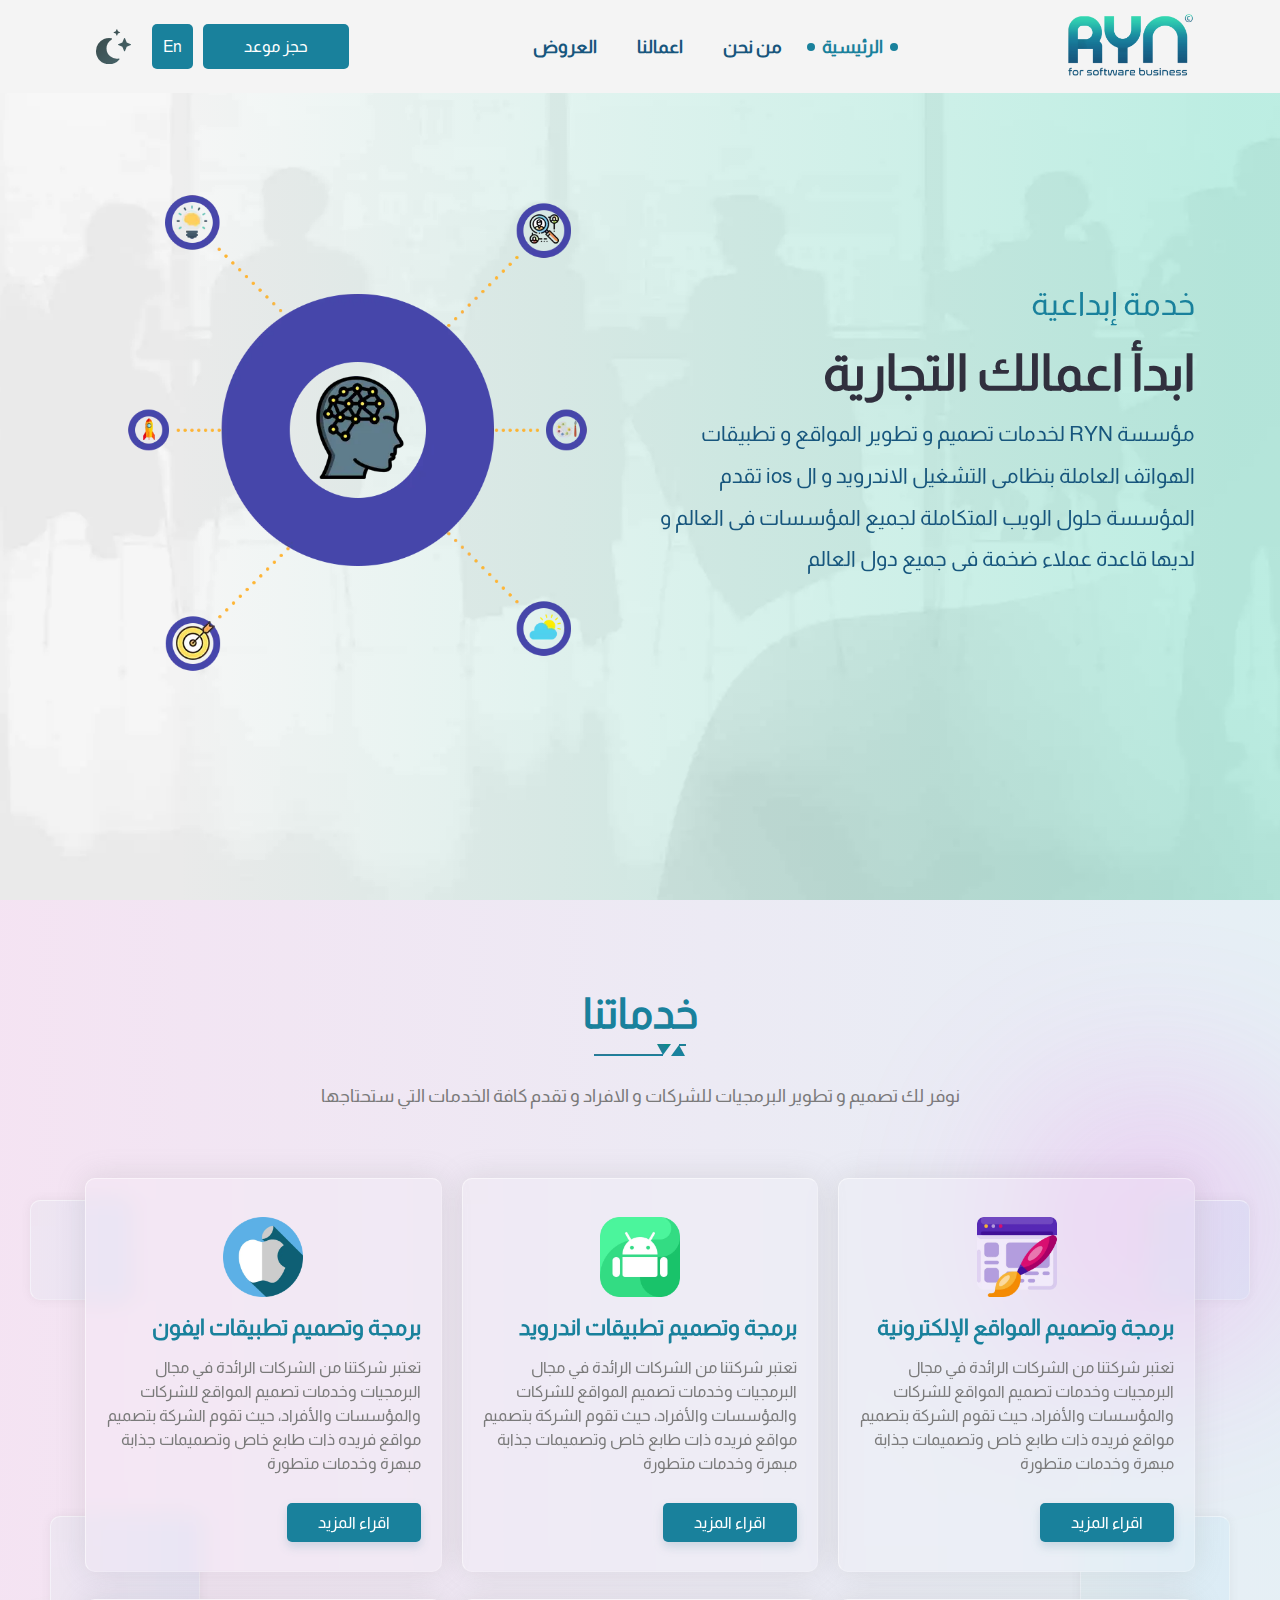
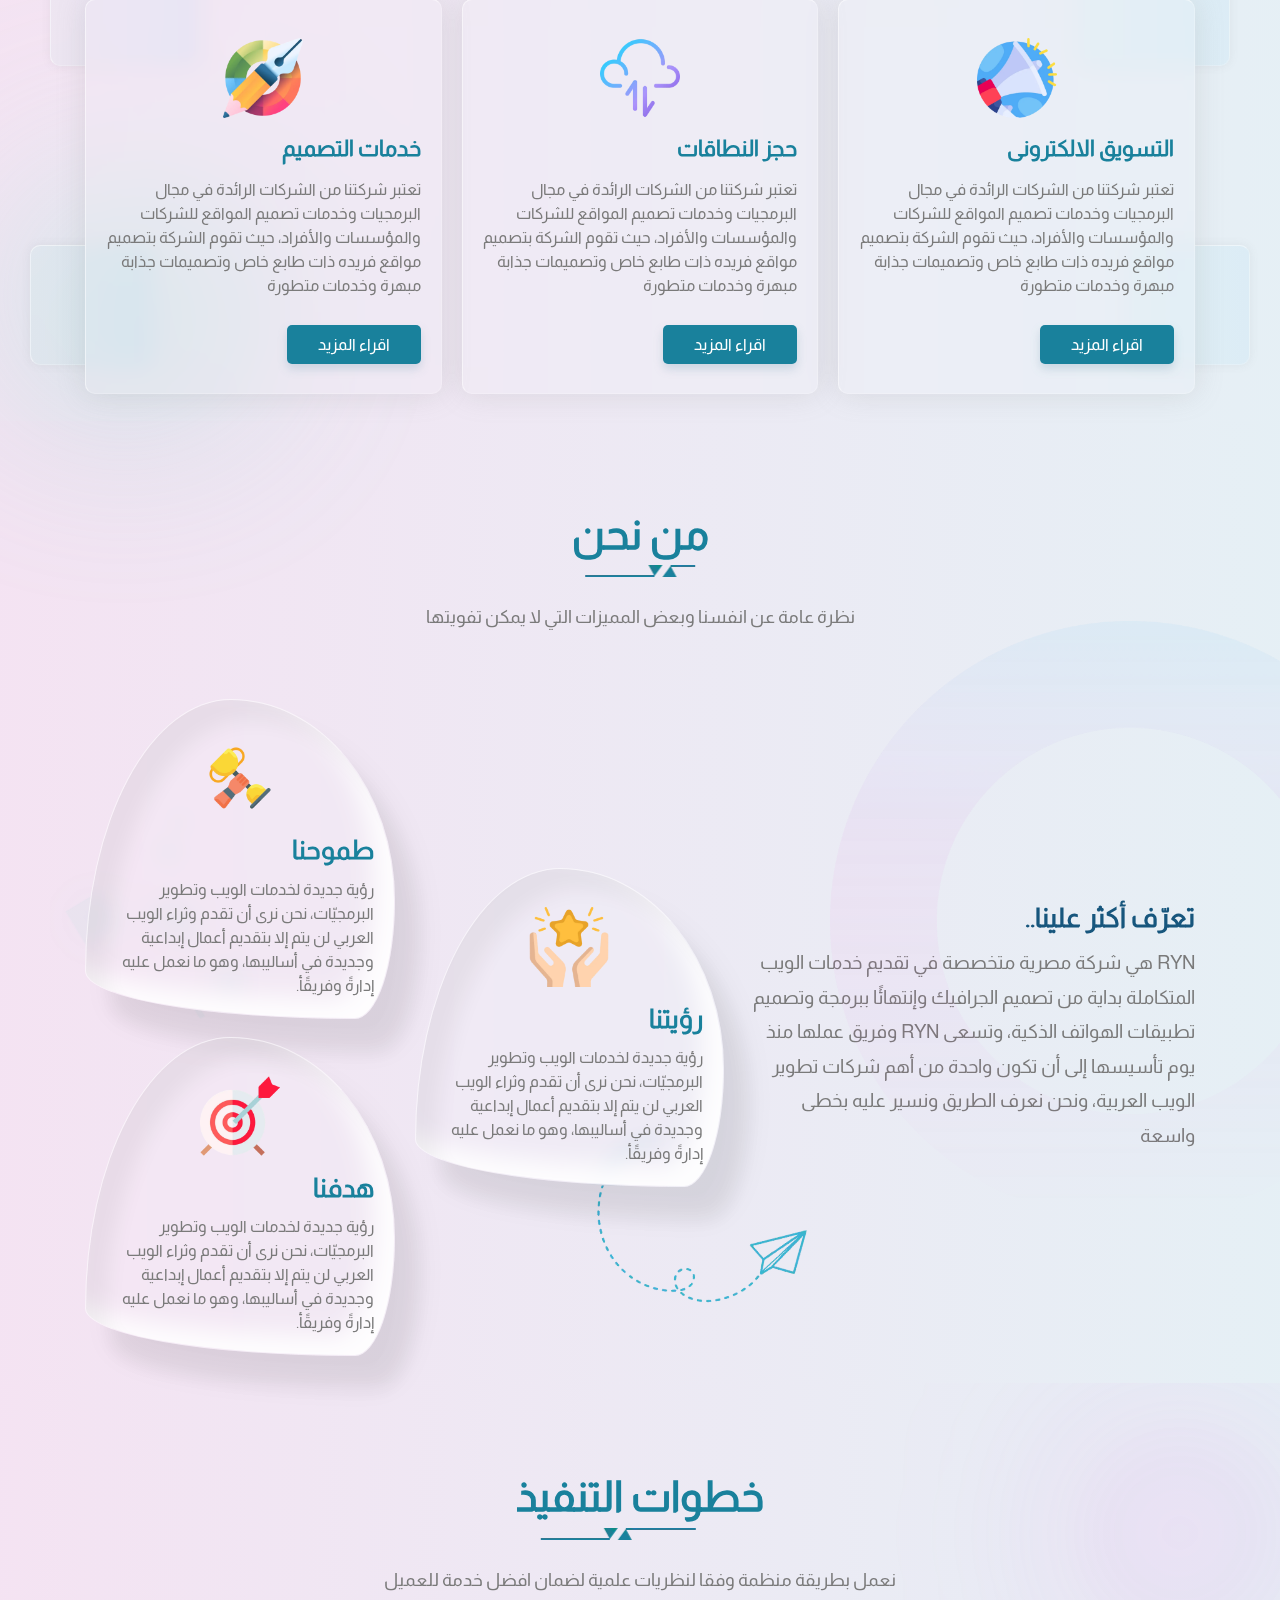
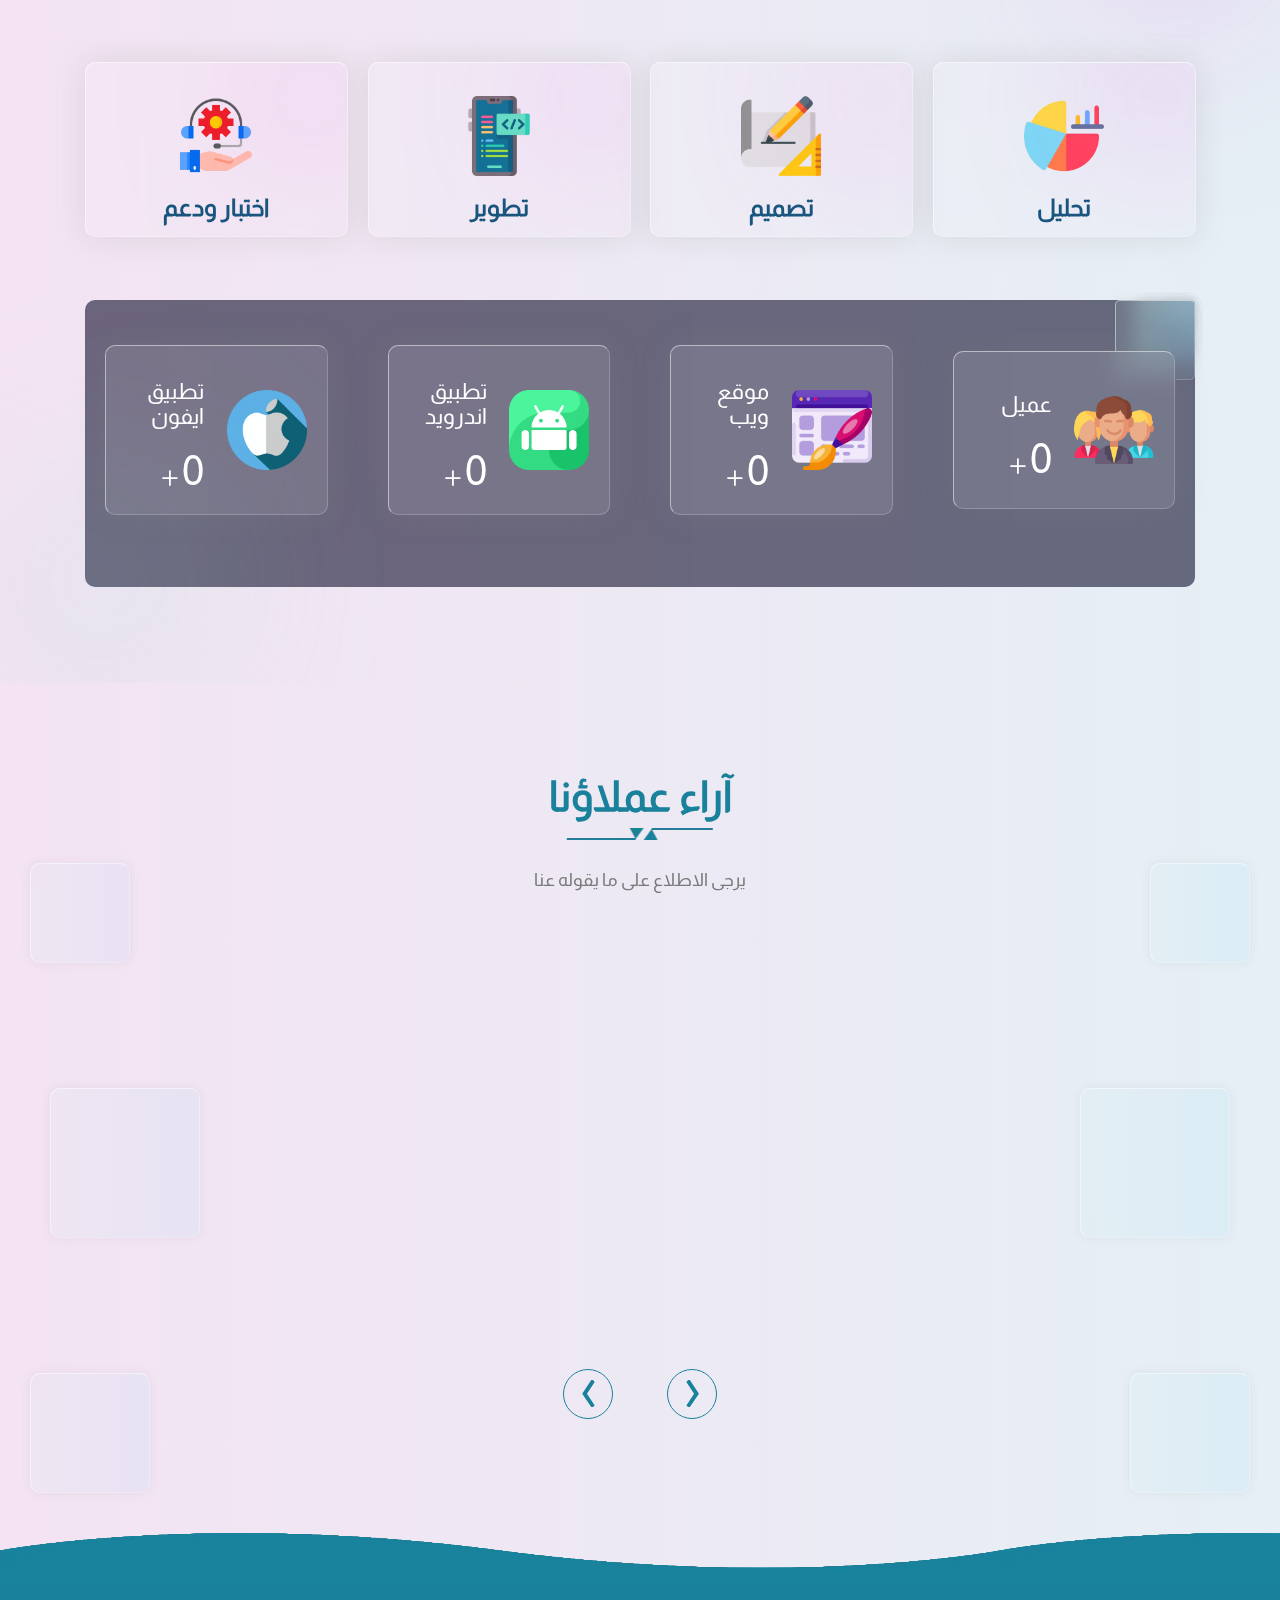
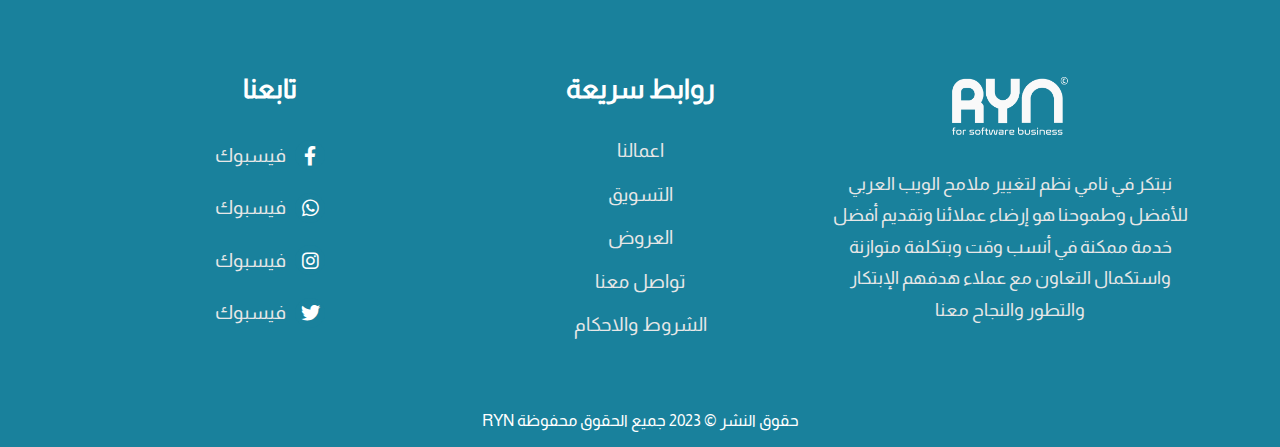
==== index.html @ c27146ac "first commit" ====
<!DOCTYPE html><html lang="ar"><head><meta charset="UTF-8"><meta http-equiv="X-UA-Compatible" content="IE=edge"><meta name="viewport" content="width=device-width, initial-scale=1"><meta name="description" content="Information Technology"><title>RYN</title><link rel="icon" href="assets/img/favicon.webp" type="image/png"><link rel="stylesheet" href="css/style.css"><link rel="stylesheet" href="css/plugins.css"></head></html><body class="light"> <header><div class="container"> <nav class="normal"><a class="logo" href="index.html"><img src="assets/img/logo.webp" alt="logo"></a><ul> <li><a class="active" href="#!">الرئيسية </a></li><li><a href="#!">من نحن </a></li><li><a href="#!">اعمالنا </a></li><li><a href="#!">العروض </a></li></ul><div class="nav-button"> <button><a href="#!">حجز موعد</a></button><button class="langue"><span class="En ahmed_2">En </span></button><button class="switch_them" aria-label="switch mode"><i class="fa-solid fa-moon-stars"></i></button></div></nav></div><div class="container-full"><nav class="responsive"><button class="button-icon" aria-label="icon"> <span></span><span> </span><span> </span></button><a class="res-logo" href="index.html"><img src="assets/img/logo.webp" alt="logo"></a><div class="nav-button"> <button class="langue"><span class="En ahmed">En </span></button><button class="switch_them switch_them" aria-label="switch mode"><i class="fa-solid fa-moon-stars"></i></button></div><ul class="res-link"> <li><a class="active" href="#!">الرئيسية </a></li><li><a href="#!">من نحن </a></li><li><a href="#!">اعمالنا </a></li><li><a href="#!">العروض</a></li><li><a href="#!">حجز موعد</a></li></ul></nav></div></header><div class="wrapper"><section class="banner"> <div class="container"> <div class="row gap-1"><div class="col-6-lg col-12-md"><div class="banner-details" data-aos="fade-up" data-aos-duration="1000" data-aos-delay="500"> <p class="title">خدمة إبداعية</p><h1>ابدأ اعمالك التجارية</h1><p class="des"> مؤسسة RYN لخدمات تصميم و تطوير المواقع و تطبيقات الهواتف العاملة بنظامى التشغيل الاندرويد و ال ios تقدم المؤسسة حلول الويب المتكاملة لجميع المؤسسات فى العالم و لديها قاعدة عملاء ضخمة فى جميع دول العالم</p></div></div><div class="col-6-lg"><div class="img-banner" data-aos="fade-down" data-aos-duration="1000" data-aos-delay="300"> <img src="assets/img/light-banner.webp" alt="banner"></div></div></div></div></section><section class="services"> <div class="effect"> <span> </span><span></span></div><div class="square"><span> </span><span> </span><span> </span><span> </span><span> </span><span> </span></div><div class="container"><div class="main-heading"> <p class="head">خدماتنا</p><p class="des ">نوفر لك تصميم و تطوير البرمجيات للشركات و الافراد و تقدم كافة الخدمات التي ستحتاجها </p></div><div class="row gap-1"> <div class="col-4-lg col-6-md col-12-sm"><div class="box"> <div class="icon-ser"> <img src="assets/img/web-design.webp" alt="web"></div><a href="#!">برمجة وتصميم المواقع الإلكترونية</a><p>تعتبر شركتنا من الشركات الرائدة في مجال البرمجيات وخدمات تصميم المواقع للشركات والمؤسسات والأفراد، حيث تقوم الشركة بتصميم مواقع فريده ذات طابع خاص وتصميمات جذابة مبهرة وخدمات متطورة</p><div class="button"> <button><a href="#!">اقراء المزيد</a></button></div></div></div><div class="col-4-lg col-6-md col-12-sm"><div class="box"> <div class="icon-ser"> <img src="assets/img/android.webp" alt="web"></div><a href="#!">برمجة وتصميم تطبيقات اندرويد</a><p>تعتبر شركتنا من الشركات الرائدة في مجال البرمجيات وخدمات تصميم المواقع للشركات والمؤسسات والأفراد، حيث تقوم الشركة بتصميم مواقع فريده ذات طابع خاص وتصميمات جذابة مبهرة وخدمات متطورة</p><div class="button"> <button><a href="#!">اقراء المزيد</a></button></div></div></div><div class="col-4-lg col-6-md col-12-sm"><div class="box"> <div class="icon-ser"> <img src="assets/img/apple.webp" alt="web"></div><a href="#!">برمجة وتصميم تطبيقات ايفون</a><p>تعتبر شركتنا من الشركات الرائدة في مجال البرمجيات وخدمات تصميم المواقع للشركات والمؤسسات والأفراد، حيث تقوم الشركة بتصميم مواقع فريده ذات طابع خاص وتصميمات جذابة مبهرة وخدمات متطورة</p><div class="button"> <button><a href="#!">اقراء المزيد</a></button></div></div></div><div class="col-4-lg col-6-md col-12-sm"><div class="box"> <div class="icon-ser"> <img src="assets/img/megaphone.webp" alt="web"></div><a href="#!">التسويق الالكترونى</a><p>تعتبر شركتنا من الشركات الرائدة في مجال البرمجيات وخدمات تصميم المواقع للشركات والمؤسسات والأفراد، حيث تقوم الشركة بتصميم مواقع فريده ذات طابع خاص وتصميمات جذابة مبهرة وخدمات متطورة</p><div class="button"> <button><a href="#!">اقراء المزيد</a></button></div></div></div><div class="col-4-lg col-6-md col-12-sm"><div class="box"> <div class="icon-ser"> <img src="assets/img/cloud.webp" alt="web"></div><a href="#!">حجز النطاقات</a><p>تعتبر شركتنا من الشركات الرائدة في مجال البرمجيات وخدمات تصميم المواقع للشركات والمؤسسات والأفراد، حيث تقوم الشركة بتصميم مواقع فريده ذات طابع خاص وتصميمات جذابة مبهرة وخدمات متطورة</p><div class="button"> <button><a href="#!">اقراء المزيد</a></button></div></div></div><div class="col-4-lg col-6-md col-12-sm"><div class="box"> <div class="icon-ser"> <img src="assets/img/graphic-designer.webp" alt="web"></div><a href="#!">خدمات التصميم</a><p>تعتبر شركتنا من الشركات الرائدة في مجال البرمجيات وخدمات تصميم المواقع للشركات والمؤسسات والأفراد، حيث تقوم الشركة بتصميم مواقع فريده ذات طابع خاص وتصميمات جذابة مبهرة وخدمات متطورة</p><div class="button"> <button><a href="#!">اقراء المزيد</a></button></div></div></div></div></div></section><section class="about"> <div class="container"> <div class="svg-shape"> <svg xmlns="http://www.w3.org/2000/svg" width="312.025" height="368.44" viewBox="0 0 312.025 368.44"><g id="Group_23" data-name="Group 23" transform="translate(-11156.22 3194.342)"><path id="Path_46" data-name="Path 46" d="M0,0H42.8V42.8H0Z" transform="translate(11408.828 -2892.389) rotate(-31)" fill="none" stroke="#fcbd8a" stroke-width="1"/><path id="Path_48" data-name="Path 48" d="M0,0H28.924V28.924H0Z" transform="translate(11321.544 -3091.596) rotate(-31)" fill="#bd3469"/><path id="Path_49" data-name="Path 49" d="M876.075,421.907a43.211,43.211,0,0,0-73.445-45.55Z" transform="translate(10502.657 -3360.804)" fill="#fcbd8a" stroke="#fcbd8a" stroke-width="1"/><path id="Path_50" data-name="Path 50" d="M0,0H63.192V63.192H0Z" transform="translate(11180.887 -2993.063) rotate(-31)" fill="#fcbd8a"/><path id="Path_52" data-name="Path 52" d="M0,0H7.911V41.15H0Z" transform="translate(11369.393 -2861.175) rotate(-31)" fill="#fcbd8a"/><path id="Path_65" data-name="Path 65" d="M0,0H18.559V18.559H0Z" transform="translate(11344.53 -3135.893) rotate(-31)" fill="none" stroke="#e73635" stroke-width="1"/><path id="Path_71" data-name="Path 71" d="M0,11.225A11.225,11.225,0,1,0,11.225,0,11.225,11.225,0,0,0,0,11.225Z" transform="translate(11417.277 -2852.206) rotate(-31)" fill="#fcbd8a"/><path id="Path_78" data-name="Path 78" d="M447.01,533.48h10.661v10.661H447.01Z" transform="translate(10970.935 -3550.229)" fill="#fcbd8a" stroke="#fcbd8a" stroke-width="1"/></g></svg></div><div class="main-heading"> <p class="head">من نحن</p><p class="des ">نظرة عامة عن انفسنا وبعض المميزات التي لا يمكن تفويتها</p></div><div class="row gap-1"><div class="col-5-lg col-md-6 col-12-sm "><div class="who"> <p class="tittle">تعرّف أكثر علينا..</p><p class="Des">RYN هي شركة مصرية متخصصة في تقديم خدمات الويب المتكاملة بداية من تصميم الجرافيك وإنتهائًا ببرمجة وتصميم تطبيقات الهواتف الذكية، وتسعى RYN وفريق عملها منذ يوم تأسيسها إلى أن تكون واحدة من أهم شركات تطوير الويب العربية، ونحن نعرف الطريق ونسير عليه بخطى واسعة</p></div></div><div class="col-7-lg col-md-6 col-12-sm"><div class="row gap-1"><div class="col-6-md col-12-sm"><div class="box frist"> <div class="icon-ser"> <img src="assets/img/star.webp" alt="star"></div><p class="head">رؤيتنا</p><p class="des-head">رؤية جديدة لخدمات الويب وتطوير البرمجيّات، نحن نرى أن تقدم وثراء الويب العربي لن يتم إلا بتقديم أعمال إبداعية وجديدة في أساليبها، وهو ما نعمل عليه إدارةً وفريقًأ.</p></div></div><div class="col-6-md col-12-sm"><div class="box second"> <div class="icon-ser"> <img src="assets/img/success.webp" alt="star"></div><p class="head">طموحنا</p><p class="des-head">رؤية جديدة لخدمات الويب وتطوير البرمجيّات، نحن نرى أن تقدم وثراء الويب العربي لن يتم إلا بتقديم أعمال إبداعية وجديدة في أساليبها، وهو ما نعمل عليه إدارةً وفريقًأ.</p></div><div class="box last-b"> <div class="icon-ser"> <img src="assets/img/arrow.webp" alt="star"></div><p class="head">هدفنا</p><p class="des-head">رؤية جديدة لخدمات الويب وتطوير البرمجيّات، نحن نرى أن تقدم وثراء الويب العربي لن يتم إلا بتقديم أعمال إبداعية وجديدة في أساليبها، وهو ما نعمل عليه إدارةً وفريقًأ.</p></div></div></div></div></div></div></section><section class="steps"> <div class="container"> <div class="main-heading"> <p class="head">خطوات التنفيذ</p><p class="des ">نعمل بطريقة منظمة وفقا لنظريات علمية لضمان افضل خدمة للعميل</p></div><div class="row gap-1"> <div class="col-3-lg col-6-md col-12-sm" data-tilt><div class="step"><div class="details"><div class="res-icon"> <img src="assets/img/step-1.webp" alt="step"></div><div class="des-step"> <p>تحليل</p></div></div></div></div><div class="col-3-lg col-6-md col-12-sm" data-tilt><div class="step"><div class="details"><div class="res-icon"> <img src="assets/img/step-2.webp" alt="step"></div><div class="des-step"> <p>تصميم</p></div></div></div></div><div class="col-3-lg col-6-md col-12-sm" data-tilt><div class="step"><div class="details"><div class="res-icon"> <img src="assets/img/step-3.webp" alt="step"></div><div class="des-step"> <p>تطوير</p></div></div></div></div><div class="col-3-lg col-6-md col-12-sm" data-tilt><div class="step"><div class="details"><div class="res-icon"> <img src="assets/img/step-4.webp" alt="step"></div><div class="des-step"> <p>اختبار ودعم</p></div></div></div></div></div><div class="happy_client"> <div class="square_move"><span></span><span></span><span></span><span></span><span></span></div><div class="row gap-1"> <div class="col-3-lg col-6-md col-12-sm"><div class="box"> <div class="icon"> <img src="assets/img/users.webp" alt="clients"></div><div class="details"> <p class="name">عميل</p><p class="number"> <span data-counter="205">0</span><i class="fa-regular fa-plus"></i></p></div></div></div><div class="col-3-lg col-6-md col-12-sm"><div class="box"> <div class="icon"> <img src="assets/img/web-design.webp" alt="clients"></div><div class="details"> <p class="name">موقع ويب</p><p class="number"> <span data-counter="120">0</span><i class="fa-regular fa-plus"></i></p></div></div></div><div class="col-3-lg col-6-md col-12-sm"><div class="box"> <div class="icon"> <img src="assets/img/android.webp" alt="clients"></div><div class="details"> <p class="name">تطبيق اندرويد</p><p class="number"><span data-counter="45">0</span><i class="fa-regular fa-plus"></i></p></div></div></div><div class="col-3-lg col-6-md col-12-sm"><div class="box"> <div class="icon"> <img src="assets/img/apple.webp" alt="clients"></div><div class="details"> <p class="name">تطبيق ايفون</p><p class="number"> <span data-counter="40">0</span><i class="fa-regular fa-plus"></i></p></div></div></div></div></div></div></section><section class="call"> <div class="square"><span> </span><span> </span><span> </span><span> </span><span> </span><span> </span></div><div class="container"> <div class="main-heading"> <p class="head">آراء عملاؤنا</p><p class="des ">يرجى الاطلاع على ما يقوله عنا</p></div><div class="owl-carousel owl-theme owl-loaded owl-drag review_sidler"><div class="owl-stage-outer"><div class="owl-stage"><div class="owl-item" data-tilt> <div class="user"><div class="details_user"> <p class="name">الحاج جمي</p><p class="name_project">تطبيق كفر الشيخ خليل</p></div><div class="rate"> <i class="fa-solid fa-star"></i><i class="fa-solid fa-star"></i><i class="fa-solid fa-star"></i><i class="fa-solid fa-star"></i><i class="fa-solid fa-star"></i></div></div><p class="review">‘’ أحد أفضل الشركات التي تعاملت معها من الناحية العملية ومن ناحية الجودة والخبرة العالية.تم تلبية جميع احتياجاتي بصورة ممتازة.
أتمنى لكم حظاً موفقاً. ’’</p></div><div class="owl-item" data-tilt><div class="user"><div class="details_user"> <p class="name">الحاج جمي</p><p class="name_project">تطبيق كفر الشيخ خليل</p></div><div class="rate"> <i class="fa-solid fa-star"></i><i class="fa-solid fa-star"></i><i class="fa-solid fa-star"></i><i class="fa-solid fa-star"></i><i class="fa-solid fa-star"></i></div></div><p class="review">‘’ أحد أفضل الشركات التي تعاملت معها من الناحية العملية ومن ناحية الجودة والخبرة العالية.تم تلبية جميع احتياجاتي بصورة ممتازة.
أتمنى لكم حظاً موفقاً. ’’</p></div><div class="owl-item" data-tilt><div class="user"><div class="details_user"> <p class="name">الحاج جمي</p><p class="name_project">تطبيق كفر الشيخ خليل</p></div><div class="rate"> <i class="fa-solid fa-star"></i><i class="fa-solid fa-star"></i><i class="fa-solid fa-star"></i><i class="fa-solid fa-star"></i><i class="fa-solid fa-star"></i></div></div><p class="review">‘’ أحد أفضل الشركات التي تعاملت معها من الناحية العملية ومن ناحية الجودة والخبرة العالية.تم تلبية جميع احتياجاتي بصورة ممتازة.
أتمنى لكم حظاً موفقاً. ’’</p></div><div class="owl-item" data-tilt><div class="user"><div class="details_user"> <p class="name">الحاج جمي</p><p class="name_project">تطبيق كفر الشيخ خليل</p></div><div class="rate"> <i class="fa-solid fa-star"></i><i class="fa-solid fa-star"></i><i class="fa-solid fa-star"></i><i class="fa-solid fa-star"></i><i class="fa-solid fa-star"></i></div></div><p class="review">‘’ أحد أفضل الشركات التي تعاملت معها من الناحية العملية ومن ناحية الجودة والخبرة العالية.تم تلبية جميع احتياجاتي بصورة ممتازة.
أتمنى لكم حظاً موفقاً. ’’</p></div><div class="owl-item" data-tilt><div class="user"><div class="details_user"> <p class="name">الحاج جمي</p><p class="name_project">تطبيق كفر الشيخ خليل</p></div><div class="rate"> <i class="fa-solid fa-star"></i><i class="fa-solid fa-star"></i><i class="fa-solid fa-star"></i><i class="fa-solid fa-star"></i><i class="fa-solid fa-star"></i></div></div><p class="review">‘’ أحد أفضل الشركات التي تعاملت معها من الناحية العملية ومن ناحية الجودة والخبرة العالية.تم تلبية جميع احتياجاتي بصورة ممتازة.
أتمنى لكم حظاً موفقاً. ’’</p></div></div></div></div></div></section><footer> <div class="wave wave-1"></div><div class="wave wave-2"></div><div class="wave wave-3"></div><div class="wave wave-4"></div><div class="container"> <div class="row"> <div class="col-4-lg col-6-md col-12-sm"><div class="about_notes"> <div class="img_footer"> <img src="assets/img/footer.webp" alt="logo"></div><p class="des">نبتكر في نامي نظم لتغيير ملامح الويب العربي للأفضل وطموحنا هو إرضاء عملائنا وتقديم أفضل خدمة ممكنة في أنسب وقت وبتكلفة متوازنة واستكمال التعاون مع عملاء هدفهم الإبتكار والتطور والنجاح معنا</p></div></div><div class="col-4-lg col-6-md col-12-sm"><div class="important_links"> <p class="head">روابط سريعة</p><ul> <li><a href="#!">اعمالنا</a></li><li><a href="#!">التسويق</a></li><li><a href="#!">العروض</a></li><li><a href="#!">تواصل معنا</a></li><li><a href="#!">الشروط والاحكام</a></li></ul></div></div><div class="col-4-lg col-6-md col-12-sm"><div class="follow"> <p class="head">تابعنا</p><ul> <li> <a class="links" href="#!"> <i class="fa-brands fa-facebook-f"></i>فيسبوك</a></li><li> <a class="links" href="#!"> <i class="fa-brands fa-whatsapp"></i>فيسبوك</a></li><li> <a class="links" href="#!"> <i class="fa-brands fa-instagram"></i>فيسبوك</a></li><li> <a class="links" href="#!"> <i class="fa-brands fa-twitter"></i>فيسبوك</a></li></ul></div></div></div><p class="copy_right">حقوق النشر © 2023 جميع الحقوق محفوظة <a href="#!">RYN </a></p></div></footer></div><script src="js/plugins.js"></script></body>
---- css/style.css ----
.row{display:-webkit-box;display:-ms-flexbox;display:flex;-webkit-box-align:center;-ms-flex-align:center;align-items:center;-ms-flex-wrap:wrap;flex-wrap:wrap}.justify-flex-start{-webkit-box-pack:start;-ms-flex-pack:start;justify-content:flex-start}.justify-flex-end{-webkit-box-pack:end;-ms-flex-pack:end;justify-content:flex-end}.justify-center{-webkit-box-pack:center;-ms-flex-pack:center;justify-content:center}.justify-space-between{-webkit-box-pack:justify;-ms-flex-pack:justify;justify-content:space-between}.justify-space-around{-ms-flex-pack:distribute;justify-content:space-around}.gap-1>*{padding-left:10px;padding-right:10px}.gap-1{margin-left:-10px;margin-right:-10px}.gap-2>*{padding-left:20px;padding-right:20px}.gap-2{margin-left:-20px;margin-right:-20px}.gap-3>*{padding-left:30px;padding-right:30px}.gap-3{margin-left:-30px;margin-right:-30px}@media (min-width:0){.col-1-xs{-webkit-box-sizing:border-box;box-sizing:border-box;-webkit-box-flex:0;-ms-flex-positive:0;flex-grow:0;width:8.3333333333%}.col-2-xs{-webkit-box-sizing:border-box;box-sizing:border-box;-webkit-box-flex:0;-ms-flex-positive:0;flex-grow:0;width:16.6666666667%}.col-3-xs{-webkit-box-sizing:border-box;box-sizing:border-box;-webkit-box-flex:0;-ms-flex-positive:0;flex-grow:0;width:25%}.col-4-xs{-webkit-box-sizing:border-box;box-sizing:border-box;-webkit-box-flex:0;-ms-flex-positive:0;flex-grow:0;width:33.3333333333%}.col-5-xs{-webkit-box-sizing:border-box;box-sizing:border-box;-webkit-box-flex:0;-ms-flex-positive:0;flex-grow:0;width:41.6666666667%}.col-6-xs{-webkit-box-sizing:border-box;box-sizing:border-box;-webkit-box-flex:0;-ms-flex-positive:0;flex-grow:0;width:50%}.col-7-xs{-webkit-box-sizing:border-box;box-sizing:border-box;-webkit-box-flex:0;-ms-flex-positive:0;flex-grow:0;width:58.3333333333%}.col-8-xs{-webkit-box-sizing:border-box;box-sizing:border-box;-webkit-box-flex:0;-ms-flex-positive:0;flex-grow:0;width:66.6666666667%}.col-9-xs{-webkit-box-sizing:border-box;box-sizing:border-box;-webkit-box-flex:0;-ms-flex-positive:0;flex-grow:0;width:75%}.col-10-xs{-webkit-box-sizing:border-box;box-sizing:border-box;-webkit-box-flex:0;-ms-flex-positive:0;flex-grow:0;width:83.3333333333%}.col-11-xs{-webkit-box-sizing:border-box;box-sizing:border-box;-webkit-box-flex:0;-ms-flex-positive:0;flex-grow:0;width:91.6666666667%}.col-12-xs{-webkit-box-sizing:border-box;box-sizing:border-box;-webkit-box-flex:0;-ms-flex-positive:0;flex-grow:0;width:100%}}@media (min-width:567px){.col-1-sm{-webkit-box-sizing:border-box;box-sizing:border-box;-webkit-box-flex:0;-ms-flex-positive:0;flex-grow:0;width:8.3333333333%}.col-2-sm{-webkit-box-sizing:border-box;box-sizing:border-box;-webkit-box-flex:0;-ms-flex-positive:0;flex-grow:0;width:16.6666666667%}.col-3-sm{-webkit-box-sizing:border-box;box-sizing:border-box;-webkit-box-flex:0;-ms-flex-positive:0;flex-grow:0;width:25%}.col-4-sm{-webkit-box-sizing:border-box;box-sizing:border-box;-webkit-box-flex:0;-ms-flex-positive:0;flex-grow:0;width:33.3333333333%}.col-5-sm{-webkit-box-sizing:border-box;box-sizing:border-box;-webkit-box-flex:0;-ms-flex-positive:0;flex-grow:0;width:41.6666666667%}.col-6-sm{-webkit-box-sizing:border-box;box-sizing:border-box;-webkit-box-flex:0;-ms-flex-positive:0;flex-grow:0;width:50%}.col-7-sm{-webkit-box-sizing:border-box;box-sizing:border-box;-webkit-box-flex:0;-ms-flex-positive:0;flex-grow:0;width:58.3333333333%}.col-8-sm{-webkit-box-sizing:border-box;box-sizing:border-box;-webkit-box-flex:0;-ms-flex-positive:0;flex-grow:0;width:66.6666666667%}.col-9-sm{-webkit-box-sizing:border-box;box-sizing:border-box;-webkit-box-flex:0;-ms-flex-positive:0;flex-grow:0;width:75%}.col-10-sm{-webkit-box-sizing:border-box;box-sizing:border-box;-webkit-box-flex:0;-ms-flex-positive:0;flex-grow:0;width:83.3333333333%}.col-11-sm{-webkit-box-sizing:border-box;box-sizing:border-box;-webkit-box-flex:0;-ms-flex-positive:0;flex-grow:0;width:91.6666666667%}.col-12-sm{-webkit-box-sizing:border-box;box-sizing:border-box;-webkit-box-flex:0;-ms-flex-positive:0;flex-grow:0;width:100%}}@media (min-width:768px){.col-1-md{-webkit-box-sizing:border-box;box-sizing:border-box;-webkit-box-flex:0;-ms-flex-positive:0;flex-grow:0;width:8.3333333333%}.col-2-md{-webkit-box-sizing:border-box;box-sizing:border-box;-webkit-box-flex:0;-ms-flex-positive:0;flex-grow:0;width:16.6666666667%}.col-3-md{-webkit-box-sizing:border-box;box-sizing:border-box;-webkit-box-flex:0;-ms-flex-positive:0;flex-grow:0;width:25%}.col-4-md{-webkit-box-sizing:border-box;box-sizing:border-box;-webkit-box-flex:0;-ms-flex-positive:0;flex-grow:0;width:33.3333333333%}.col-5-md{-webkit-box-sizing:border-box;box-sizing:border-box;-webkit-box-flex:0;-ms-flex-positive:0;flex-grow:0;width:41.6666666667%}.col-6-md{-webkit-box-sizing:border-box;box-sizing:border-box;-webkit-box-flex:0;-ms-flex-positive:0;flex-grow:0;width:50%}.col-7-md{-webkit-box-sizing:border-box;box-sizing:border-box;-webkit-box-flex:0;-ms-flex-positive:0;flex-grow:0;width:58.3333333333%}.col-8-md{-webkit-box-sizing:border-box;box-sizing:border-box;-webkit-box-flex:0;-ms-flex-positive:0;flex-grow:0;width:66.6666666667%}.col-9-md{-webkit-box-sizing:border-box;box-sizing:border-box;-webkit-box-flex:0;-ms-flex-positive:0;flex-grow:0;width:75%}.col-10-md{-webkit-box-sizing:border-box;box-sizing:border-box;-webkit-box-flex:0;-ms-flex-positive:0;flex-grow:0;width:83.3333333333%}.col-11-md{-webkit-box-sizing:border-box;box-sizing:border-box;-webkit-box-flex:0;-ms-flex-positive:0;flex-grow:0;width:91.6666666667%}.col-12-md{-webkit-box-sizing:border-box;box-sizing:border-box;-webkit-box-flex:0;-ms-flex-positive:0;flex-grow:0;width:100%}}@media (min-width:992px){.col-1-lg{-webkit-box-sizing:border-box;box-sizing:border-box;-webkit-box-flex:0;-ms-flex-positive:0;flex-grow:0;width:8.3333333333%}.col-2-lg{-webkit-box-sizing:border-box;box-sizing:border-box;-webkit-box-flex:0;-ms-flex-positive:0;flex-grow:0;width:16.6666666667%}.col-3-lg{-webkit-box-sizing:border-box;box-sizing:border-box;-webkit-box-flex:0;-ms-flex-positive:0;flex-grow:0;width:25%}.col-4-lg{-webkit-box-sizing:border-box;box-sizing:border-box;-webkit-box-flex:0;-ms-flex-positive:0;flex-grow:0;width:33.3333333333%}.col-5-lg{-webkit-box-sizing:border-box;box-sizing:border-box;-webkit-box-flex:0;-ms-flex-positive:0;flex-grow:0;width:41.6666666667%}.col-6-lg{-webkit-box-sizing:border-box;box-sizing:border-box;-webkit-box-flex:0;-ms-flex-positive:0;flex-grow:0;width:50%}.col-7-lg{-webkit-box-sizing:border-box;box-sizing:border-box;-webkit-box-flex:0;-ms-flex-positive:0;flex-grow:0;width:58.3333333333%}.col-8-lg{-webkit-box-sizing:border-box;box-sizing:border-box;-webkit-box-flex:0;-ms-flex-positive:0;flex-grow:0;width:66.6666666667%}.col-9-lg{-webkit-box-sizing:border-box;box-sizing:border-box;-webkit-box-flex:0;-ms-flex-positive:0;flex-grow:0;width:75%}.col-10-lg{-webkit-box-sizing:border-box;box-sizing:border-box;-webkit-box-flex:0;-ms-flex-positive:0;flex-grow:0;width:83.3333333333%}.col-11-lg{-webkit-box-sizing:border-box;box-sizing:border-box;-webkit-box-flex:0;-ms-flex-positive:0;flex-grow:0;width:91.6666666667%}.col-12-lg{-webkit-box-sizing:border-box;box-sizing:border-box;-webkit-box-flex:0;-ms-flex-positive:0;flex-grow:0;width:100%}}@media (min-width:1200px){.col-1-xl{-webkit-box-sizing:border-box;box-sizing:border-box;-webkit-box-flex:0;-ms-flex-positive:0;flex-grow:0;width:8.3333333333%}.col-2-xl{-webkit-box-sizing:border-box;box-sizing:border-box;-webkit-box-flex:0;-ms-flex-positive:0;flex-grow:0;width:16.6666666667%}.col-3-xl{-webkit-box-sizing:border-box;box-sizing:border-box;-webkit-box-flex:0;-ms-flex-positive:0;flex-grow:0;width:25%}.col-4-xl{-webkit-box-sizing:border-box;box-sizing:border-box;-webkit-box-flex:0;-ms-flex-positive:0;flex-grow:0;width:33.3333333333%}.col-5-xl{-webkit-box-sizing:border-box;box-sizing:border-box;-webkit-box-flex:0;-ms-flex-positive:0;flex-grow:0;width:41.6666666667%}.col-6-xl{-webkit-box-sizing:border-box;box-sizing:border-box;-webkit-box-flex:0;-ms-flex-positive:0;flex-grow:0;width:50%}.col-7-xl{-webkit-box-sizing:border-box;box-sizing:border-box;-webkit-box-flex:0;-ms-flex-positive:0;flex-grow:0;width:58.3333333333%}.col-8-xl{-webkit-box-sizing:border-box;box-sizing:border-box;-webkit-box-flex:0;-ms-flex-positive:0;flex-grow:0;width:66.6666666667%}.col-9-xl{-webkit-box-sizing:border-box;box-sizing:border-box;-webkit-box-flex:0;-ms-flex-positive:0;flex-grow:0;width:75%}.col-10-xl{-webkit-box-sizing:border-box;box-sizing:border-box;-webkit-box-flex:0;-ms-flex-positive:0;flex-grow:0;width:83.3333333333%}.col-11-xl{-webkit-box-sizing:border-box;box-sizing:border-box;-webkit-box-flex:0;-ms-flex-positive:0;flex-grow:0;width:91.6666666667%}.col-12-xl{-webkit-box-sizing:border-box;box-sizing:border-box;-webkit-box-flex:0;-ms-flex-positive:0;flex-grow:0;width:100%}}@media (min-width:1400px){.col-1-xxl{-webkit-box-sizing:border-box;box-sizing:border-box;-webkit-box-flex:0;-ms-flex-positive:0;flex-grow:0;width:8.3333333333%}.col-2-xxl{-webkit-box-sizing:border-box;box-sizing:border-box;-webkit-box-flex:0;-ms-flex-positive:0;flex-grow:0;width:16.6666666667%}.col-3-xxl{-webkit-box-sizing:border-box;box-sizing:border-box;-webkit-box-flex:0;-ms-flex-positive:0;flex-grow:0;width:25%}.col-4-xxl{-webkit-box-sizing:border-box;box-sizing:border-box;-webkit-box-flex:0;-ms-flex-positive:0;flex-grow:0;width:33.3333333333%}.col-5-xxl{-webkit-box-sizing:border-box;box-sizing:border-box;-webkit-box-flex:0;-ms-flex-positive:0;flex-grow:0;width:41.6666666667%}.col-6-xxl{-webkit-box-sizing:border-box;box-sizing:border-box;-webkit-box-flex:0;-ms-flex-positive:0;flex-grow:0;width:50%}.col-7-xxl{-webkit-box-sizing:border-box;box-sizing:border-box;-webkit-box-flex:0;-ms-flex-positive:0;flex-grow:0;width:58.3333333333%}.col-8-xxl{-webkit-box-sizing:border-box;box-sizing:border-box;-webkit-box-flex:0;-ms-flex-positive:0;flex-grow:0;width:66.6666666667%}.col-9-xxl{-webkit-box-sizing:border-box;box-sizing:border-box;-webkit-box-flex:0;-ms-flex-positive:0;flex-grow:0;width:75%}.col-10-xxl{-webkit-box-sizing:border-box;box-sizing:border-box;-webkit-box-flex:0;-ms-flex-positive:0;flex-grow:0;width:83.3333333333%}.col-11-xxl{-webkit-box-sizing:border-box;box-sizing:border-box;-webkit-box-flex:0;-ms-flex-positive:0;flex-grow:0;width:91.6666666667%}.col-12-xxl{-webkit-box-sizing:border-box;box-sizing:border-box;-webkit-box-flex:0;-ms-flex-positive:0;flex-grow:0;width:100%}}@media (max-width:567px){.col-1-sm{-webkit-box-sizing:border-box;box-sizing:border-box;-webkit-box-flex:0;-ms-flex-positive:0;flex-grow:0;width:8.3333333333%}.col-2-sm{-webkit-box-sizing:border-box;box-sizing:border-box;-webkit-box-flex:0;-ms-flex-positive:0;flex-grow:0;width:16.6666666667%}.col-3-sm{-webkit-box-sizing:border-box;box-sizing:border-box;-webkit-box-flex:0;-ms-flex-positive:0;flex-grow:0;width:25%}.col-4-sm{-webkit-box-sizing:border-box;box-sizing:border-box;-webkit-box-flex:0;-ms-flex-positive:0;flex-grow:0;width:33.3333333333%}.col-5-sm{-webkit-box-sizing:border-box;box-sizing:border-box;-webkit-box-flex:0;-ms-flex-positive:0;flex-grow:0;width:41.6666666667%}.col-6-sm{-webkit-box-sizing:border-box;box-sizing:border-box;-webkit-box-flex:0;-ms-flex-positive:0;flex-grow:0;width:50%}.col-7-sm{-webkit-box-sizing:border-box;box-sizing:border-box;-webkit-box-flex:0;-ms-flex-positive:0;flex-grow:0;width:58.3333333333%}.col-8-sm{-webkit-box-sizing:border-box;box-sizing:border-box;-webkit-box-flex:0;-ms-flex-positive:0;flex-grow:0;width:66.6666666667%}.col-9-sm{-webkit-box-sizing:border-box;box-sizing:border-box;-webkit-box-flex:0;-ms-flex-positive:0;flex-grow:0;width:75%}.col-10-sm{-webkit-box-sizing:border-box;box-sizing:border-box;-webkit-box-flex:0;-ms-flex-positive:0;flex-grow:0;width:83.3333333333%}.col-11-sm{-webkit-box-sizing:border-box;box-sizing:border-box;-webkit-box-flex:0;-ms-flex-positive:0;flex-grow:0;width:91.6666666667%}.col-12-sm{-webkit-box-sizing:border-box;box-sizing:border-box;-webkit-box-flex:0;-ms-flex-positive:0;flex-grow:0;width:100%}}.container-full{max-width:100%;margin:0 auto;padding:0 15px}.container{max-width:1200px;margin:0 auto;padding:0 15px}@media (max-width:767px){.container{padding:0 15px}}@media (min-width:567px){.container{max-width:540px}}@media (min-width:768px){.container{max-width:720px}}@media (min-width:992px){.container{max-width:960px}}@media (min-width:1200px){.container{max-width:1140px}}@media (min-width:1400px){.container{max-width:1320px}}.d-none{display:none}.d-block{display:block}.d-flex{display:-webkit-box;display:-ms-flexbox;display:flex}.d-inline-block{display:inline-block}.d-grid{display:grid}*,::after,::before{-webkit-box-sizing:border-box;box-sizing:border-box}*{font-size:inherit;margin:0;padding:0;font-family:Almarai}@font-face{src:url(../assets/webfonts/Almarai-Regular.woff2),url(../assets/webfonts/Almarai-Bold.woff2);font-family:Almarai;font-display:swap}html[lang=ar]{direction:rtl}html[lang=en]{direction:ltr}body{background-color:var(--background);overflow-x:hidden}ul li{list-style:none}a{text-decoration:none;display:inline-block}button{height:unset}@media (min-width:580px) and (max-width:767px){h1,h2{font-size:1.8rem!important}h3,h4{font-size:1.6rem!important}h5,h6{font-size:1.4rem!important}a,p{font-size:1.2rem!important}}@media (max-width:579px){h1,h2{font-size:1.4rem!important}h3,h4{font-size:1.2rem!important}h5,h6{font-size:1rem!important}a,p{font-size:1rem!important}}body.light{--hover:#19819c;--hoverD:#34d7b2;--button-hover:#34d7b2;--button-background:#19819c;--main:#17567d;--main-2:#31303e;--border-color:rgba(255, 255, 255, 0.54);--background:#f4f4f4;--borderColor:#949494a1;--box-shadow-offset-x:0px;--box-shadow-offset-y:0px;--box-shadow-blur:1.25rem;--box-shadow-color:rgba(120, 159, 182, 0.3);--box-shadow-color-2:rgba(121 , 121 , 121, .1);--gradient:linear-gradient(90deg, rgb(247, 80, 230,.1) 0%, rgb(102, 199, 255,.1) 100%);--p:rgb(122, 122, 122)}body.dark{--button-background:#19819c;--button-hover:#34d7b2;--hover:#34d7b2;--hoverD:#19819c;--main:#5bb1e6;--main-2:#f1f1f1;--border-color:rgba(9, 8, 23, 0.79);--background:#110f2d;--box-shadow-offset-x:0px;--box-shadow-offset-y:0px;--box-shadow-blur:1.25rem;--box-shadow-color:rgba(105, 198, 231, .2);--box-shadow-color-2:rgba(136, 207, 233, 0.5);--borderColor:#949494a1;--boxShadow:0 0 1.25rem rgba($color: #5bb1e6, $alpha: 1);--gradient:linear-gradient(90deg, hsla(306, 91%, 64%, .1) 0%, hsla(202, 100%, 70%, .1) 100%);--p:rgb(224, 224, 224)}html[lang=ar] header .normal .nav-button .switch_them,html[lang=ar] header .responsive .nav-button .switch_them,html[lang=ar] header .responsive .switch_them,html[lang=en] header .normal .nav-button .switch_them,html[lang=en] header .responsive .nav-button .switch_them,html[lang=en] header .responsive .switch_them{padding:5px 10px;margin-right:10px;cursor:pointer;position:relative;height:45.6px;display:-webkit-box;display:-ms-flexbox;display:flex;-webkit-box-align:center;-ms-flex-align:center;align-items:center;-webkit-box-pack:center;-ms-flex-pack:center;justify-content:center;overflow:hidden;background-color:transparent!important}html[lang=ar] header .normal .nav-button .switch_them:hover,html[lang=ar] header .responsive .switch_them:hover,html[lang=en] header .normal .nav-button .switch_them:hover,html[lang=en] header .responsive .switch_them:hover{background-color:transparent!important}html[lang=ar] header .normal .nav-button .switch_them i,html[lang=ar] header .responsive .nav-button .switch_them i,html[lang=ar] header .responsive .switch_them i,html[lang=en] header .normal .nav-button .switch_them i,html[lang=en] header .responsive .nav-button .switch_them i,html[lang=en] header .responsive .switch_them i{font-size:2.2rem;-webkit-transition:-webkit-transform .5s;transition:-webkit-transform .5s;transition:transform .5s;transition:transform .5s,-webkit-transform .5s}html[lang=ar] header .normal .nav-button .switch_them .fa-sun-bright,html[lang=ar] header .responsive .switch_them .fa-sun-bright,html[lang=en] header .normal .nav-button .switch_them .fa-sun-bright,html[lang=en] header .responsive .switch_them .fa-sun-bright{background:linear-gradient(131deg,hsl(49deg,100%,70%) 0,hsl(42deg,100%,49%) 100%);-webkit-text-fill-color:transparent;-webkit-background-clip:text;background-clip:text}html[lang=ar] header .normal .nav-button .switch_them .fa-moon-stars,html[lang=ar] header .responsive .switch_them .fa-moon-stars,html[lang=en] header .normal .nav-button .switch_them .fa-moon-stars,html[lang=en] header .responsive .switch_them .fa-moon-stars{background:linear-gradient(135deg,hsl(180deg,13%,25%) 0,hsl(190deg,20%,36%) 100%);-webkit-text-fill-color:transparent;-webkit-background-clip:text;background-clip:text}html[lang=ar] header .normal .nav-button .switch_them .flip,html[lang=ar] header .responsive .switch_them .flip,html[lang=en] header .normal .nav-button .switch_them .flip,html[lang=en] header .responsive .switch_them .flip{-webkit-transform:rotate(360deg);transform:rotate(360deg)}.services .box .button button,html[lang=ar] header .normal .nav-button button,html[lang=ar] header .responsive .nav-button button,html[lang=en] header .normal .nav-button button,html[lang=en] header .responsive .nav-button button{background-color:var(--button-background);border:1px solid transparent;border-radius:5px;-webkit-transition:.3s ease-out;transition:.3s ease-out}.services .box .button button:hover,html[lang=ar] header .normal .nav-button button:hover,html[lang=ar] header .responsive .nav-button button:hover,html[lang=en] header .normal .nav-button button:hover,html[lang=en] header .responsive .nav-button button:hover{background-color:var(--button-hover)}html[lang=ar] header .normal .nav-button button:nth-child(2) .En,html[lang=ar] header .responsive .nav-button button .En,html[lang=en] header .normal .nav-button button:nth-child(2) .En,html[lang=en] header .responsive .nav-button button .En{cursor:pointer;padding:13px 10px;font-size:1rem;display:inline-block}html[lang=ar] header .normal,html[lang=ar] header .responsive,html[lang=en] header .normal,html[lang=en] header .responsive{display:-webkit-box;display:-ms-flexbox;display:flex;-webkit-box-align:center;-ms-flex-align:center;align-items:center;-webkit-box-pack:justify;-ms-flex-pack:justify;justify-content:space-between;padding:10px 0}html[lang=ar] header .responsive .button-icon,html[lang=en] header .responsive .button-icon{width:50px;height:50px;position:relative;background-color:transparent;border:0;display:-webkit-box;display:-ms-flexbox;display:flex;-webkit-box-align:center;-ms-flex-align:center;align-items:center;-webkit-box-pack:center;-ms-flex-pack:center;justify-content:center;cursor:pointer;overflow:hidden}html[lang=ar] header .responsive .button-icon span,html[lang=en] header .responsive .button-icon span{position:absolute;height:4px;width:40px;background-color:var(--main);border-radius:50px;-webkit-transition:.2s linear;transition:.2s linear}html[lang=ar] header .responsive .button-icon span:nth-child(1),html[lang=en] header .responsive .button-icon span:nth-child(1){top:10px}html[lang=ar] header .responsive .button-icon span:nth-child(2),html[lang=en] header .responsive .button-icon span:nth-child(2){top:20px}html[lang=ar] header .responsive .button-icon span:nth-child(3),html[lang=en] header .responsive .button-icon span:nth-child(3){top:30px}html[lang=ar] header .responsive .active.button-icon span:nth-child(1),html[lang=en] header .responsive .active.button-icon span:nth-child(1){top:50%;-webkit-transform:rotate(45deg);transform:rotate(45deg)}html[lang=ar] header .responsive .active.button-icon span:nth-child(2),html[lang=en] header .responsive .active.button-icon span:nth-child(2){top:20px;-webkit-transform:translateX(50px);transform:translateX(50px);opacity:0}html[lang=ar] header .responsive .active.button-icon span:nth-child(3),html[lang=en] header .responsive .active.button-icon span:nth-child(3){top:50%;-webkit-transform:rotate(315deg);transform:rotate(315deg)}html[lang=ar] header .responsive .res-link,html[lang=en] header .responsive .res-link{position:absolute;background-color:transparent;-webkit-box-shadow:0 20px var(--box-shadow-blur) var(--box-shadow-color);box-shadow:0 20px var(--box-shadow-blur) var(--box-shadow-color);border-bottom-left-radius:10px;border-bottom-right-radius:10px;top:83.2px;left:0;width:100%;height:42vh;z-index:1025;background-color:var(--background);overflow:hidden;display:none}@media (max-width:560px){html[lang=ar] header .responsive .res-link,html[lang=en] header .responsive .res-link{height:44.5vh}}.call .review_sidler .owl-stage-outer .owl-stage .owl-item,.steps .happy_client .box,.steps .step .details{padding:20px;border-radius:10px;background-color:rgba(255,255,255,.1);border:1px solid rgba(255,255,255,.5);border-right-color:rgba(255,255,255,.2);border-bottom-color:rgba(255,255,255,.2);-webkit-box-shadow:0 0 30px rgba(134,134,134,.2);box-shadow:0 0 30px rgba(134,134,134,.2);-webkit-backdrop-filter:blur(10px);backdrop-filter:blur(10px);position:relative;-webkit-transition:.3s ease-in-out;transition:.3s ease-in-out}.about .box,.services .box{padding:20px;border-radius:10px;background-color:rgba(255,255,255,.1);border:1px solid rgba(255,255,255,.5);border-right-color:rgba(255,255,255,.2);border-bottom-color:rgba(255,255,255,.2);-webkit-box-shadow:0 0 30px rgba(134,134,134,.2);box-shadow:0 0 30px rgba(134,134,134,.2);-webkit-backdrop-filter:blur(10px);backdrop-filter:blur(10px);position:relative;-webkit-transition:.3s ease-in-out;transition:.3s ease-in-out}.about .box:hover,.services .box:hover{-webkit-box-shadow:0 0 20px var(--box-shadow-color-2);box-shadow:0 0 20px var(--box-shadow-color-2);border-right-color:transparent;border-bottom-color:transparent;-webkit-transform:translateY(-15px);transform:translateY(-15px)}.about .box:hover .icon-ser img,.services .box:hover .icon-ser img{-webkit-transform:rotate(-360deg);transform:rotate(-360deg)}.about .box:hover a,.services .box:hover a{color:var(--hoverD)}.about .box:hover .button button,.services .box:hover .button button{-webkit-transform:translateX(-5px);transform:translateX(-5px)}.about .box .icon-ser,.services .box .icon-ser,.steps .happy_client .box .icon,.steps .step .details .res-icon{padding-bottom:2vh;padding-top:2vh;display:-webkit-box;display:-ms-flexbox;display:flex;-webkit-box-align:center;-ms-flex-align:center;align-items:center;-webkit-box-pack:center;-ms-flex-pack:center;justify-content:center}.about .box .icon-ser img,.services .box .icon-ser img,.steps .happy_client .box .icon img,.steps .step .details .res-icon img{width:80px;height:100%;-o-object-fit:contain;object-fit:contain;-webkit-transition:-webkit-transform .5s;transition:-webkit-transform .5s;transition:transform .5s;transition:transform .5s,-webkit-transform .5s}.call .square,.services .square{width:100%;height:100%}.call .square span,.services .square span{background:-webkit-gradient(linear,left top,right top,from(hsla(166deg,100%,88%,.1)),to(hsla(198deg,100%,77%,.1)));background:linear-gradient(90deg,hsla(166deg,100%,88%,.1) 0,hsla(198deg,100%,77%,.1) 100%);border:1px solid rgba(255,255,255,.5);border-right-color:rgba(255,255,255,.2);border-bottom-color:rgba(255,255,255,.2);-webkit-box-shadow:0 0 10px var(--box-shadow-color-2);box-shadow:0 0 10px var(--box-shadow-color-2);-webkit-backdrop-filter:blur(10px);backdrop-filter:blur(10px);border-radius:10px;position:absolute;opacity:1;-webkit-animation:up_down 5s linear infinite;animation:up_down 5s linear infinite}.call .square span:nth-child(1),.services .square span:nth-child(1){width:100px;height:100px;top:300px;left:30px}.call .square span:nth-child(2),.services .square span:nth-child(2){height:120px;width:120px;bottom:5%;left:30px}.call .square span:nth-child(3),.services .square span:nth-child(3){width:150px;height:150px;top:55%;left:50px}.call .square span:nth-child(4),.services .square span:nth-child(4){width:100px;height:100px;top:300px;right:30px}.call .square span:nth-child(5),.services .square span:nth-child(5){height:120px;width:120px;bottom:5%;right:30px}.call .square span:nth-child(6),.services .square span:nth-child(6){width:150px;height:150px;top:55%;right:50px}html[lang=ar] header{width:100%;z-index:1024}html[lang=ar] header.scroll{--shadow-color:#53778c;-webkit-box-shadow:var(--box-shadow-offset-x) var(--box-shadow-offset-y) var(--box-shadow-blur) var(--box-shadow-color);box-shadow:var(--box-shadow-offset-x) var(--box-shadow-offset-y) var(--box-shadow-blur) var(--box-shadow-color);position:fixed;-webkit-animation:1s sticky;animation:1s sticky;top:0;background-color:var(--background)}html[lang=ar] header .normal .logo img{height:70px;-o-object-fit:contain;object-fit:contain;width:100%}html[lang=ar] header .normal .logo img.scroll{height:60px}html[lang=ar] header .normal ul{display:-webkit-box;display:-ms-flexbox;display:flex;-webkit-box-align:center;-ms-flex-align:center;align-items:center;margin-left:auto;margin-right:auto}html[lang=ar] header .normal ul li{margin-right:2.5rem;position:relative}html[lang=ar] header .normal ul li:first-child{margin-right:0}html[lang=ar] header .normal ul li a{font-size:1.1rem;color:var(--main);font-weight:800;position:relative;-webkit-transition:.3s ease-out;transition:.3s ease-out}html[lang=ar] header .normal ul li a::after,html[lang=ar] header .normal ul li a::before{content:"";width:0;height:0;position:absolute;background-color:var(--hover);-webkit-transition:.3s ease-out;transition:.3s ease-out;top:52%;-webkit-transform:translateY(-50%);transform:translateY(-50%);border-radius:50%}html[lang=ar] header .normal ul li a::before{left:-15px}html[lang=ar] header .normal ul li a::after{right:-15px}html[lang=ar] header .normal ul li a.active,html[lang=ar] header .normal ul li a:hover{color:var(--hover)}html[lang=ar] header .normal ul li a.active::after,html[lang=ar] header .normal ul li a.active::before{width:8px;height:8px}html[lang=ar] header .normal .nav-button{display:-webkit-box;display:-ms-flexbox;display:flex;-webkit-box-align:center;-ms-flex-align:center;align-items:center}html[lang=ar] header .normal .nav-button button a{color:#fff;font-size:1rem;font-weight:300}html[lang=ar] header .normal .nav-button button:nth-child(2){margin-right:10px;border-radius:5px;color:#fff}html[lang=ar] header .normal .nav-button button:nth-child(1) a{padding:13px 40px}html[lang=ar] header .normal .nav-button button:hover{background-color:var(--button-hover)}@media (max-width:992px){html[lang=ar] header .normal{display:none}}html[lang=ar] header .responsive{position:relative}html[lang=ar] header .responsive .res-logo img{width:100%;height:60px;-o-object-fit:contain;object-fit:contain}@media (max-width:580px){html[lang=ar] header .responsive .res-logo img{height:50px}}html[lang=ar] header .responsive .nav-button{display:-webkit-box;display:-ms-flexbox;display:flex;-webkit-box-align:center;-ms-flex-align:center;align-items:center}html[lang=ar] header .responsive .nav-button button{color:#fff}html[lang=ar] header .responsive .res-link li{padding:20px 30px;position:relative}html[lang=ar] header .responsive .res-link li:first-child{margin-top:2vh}html[lang=ar] header .responsive .res-link li::before{content:"";position:absolute;bottom:-.5vh;left:50%;-webkit-transform:translateX(-50%);transform:translateX(-50%);background-color:var(--main);height:.5px;width:95%;opacity:.5;-webkit-transition:.3s ease-out;transition:.3s ease-out}html[lang=ar] header .responsive .res-link li:last-child::before{width:0;height:0}html[lang=ar] header .responsive .res-link li a{font-size:1rem;font-weight:800;color:var(--main);-webkit-transition:.3s ease-out;transition:.3s ease-out;padding-top:5px;position:relative}html[lang=ar] header .responsive .res-link li a:first-child{padding:0}html[lang=ar] header .responsive .res-link li a:hover{-webkit-transform:translateX(-15px);transform:translateX(-15px);color:var(--hover)}html[lang=ar] header .responsive .res-link li:hover::before{background-color:var(--hover)}@media (min-width:992px){html[lang=ar] header .responsive{display:none}}html[lang=en] header{width:100%;z-index:1024}html[lang=en] header.scroll{--shadow-color:#53778c;-webkit-box-shadow:var(--box-shadow-offset-x) var(--box-shadow-offset-y) var(--box-shadow-blur) var(--box-shadow-color);box-shadow:var(--box-shadow-offset-x) var(--box-shadow-offset-y) var(--box-shadow-blur) var(--box-shadow-color);position:fixed;-webkit-animation:1s sticky;animation:1s sticky;top:0;background-color:var(--background)}html[lang=en] header .normal .logo img{height:70px;-o-object-fit:contain;object-fit:contain;width:100%}html[lang=en] header .normal .logo img.scroll{height:60px}html[lang=en] header .normal ul{display:-webkit-box;display:-ms-flexbox;display:flex;-webkit-box-align:center;-ms-flex-align:center;align-items:center;margin-left:auto;margin-right:auto}html[lang=en] header .normal ul li{margin-left:2.5rem;position:relative}html[lang=en] header .normal ul li:first-child{margin-right:0}html[lang=en] header .normal ul li a{font-size:1.1rem;color:var(--main);font-weight:800;position:relative;-webkit-transition:.3s ease-out;transition:.3s ease-out}html[lang=en] header .normal ul li a::after,html[lang=en] header .normal ul li a::before{content:"";width:0;height:0;position:absolute;background-color:var(--hover);-webkit-transition:.3s ease-out;transition:.3s ease-out;top:52%;-webkit-transform:translateY(-50%);transform:translateY(-50%);border-radius:50%}html[lang=en] header .normal ul li a::before{left:-15px}html[lang=en] header .normal ul li a::after{right:-15px}html[lang=en] header .normal ul li a.active,html[lang=en] header .normal ul li a:hover{color:var(--hover)}html[lang=en] header .normal ul li a.active::after,html[lang=en] header .normal ul li a.active::before{width:8px;height:8px}html[lang=en] header .normal .nav-button{display:-webkit-box;display:-ms-flexbox;display:flex;-webkit-box-align:center;-ms-flex-align:center;align-items:center}html[lang=en] header .normal .nav-button button a{color:#fff;font-size:1rem;font-weight:300}html[lang=en] header .normal .nav-button button:nth-child(2){margin-left:10px;border-radius:5px;color:#fff}html[lang=en] header .normal .nav-button button:nth-child(1) a{padding:13px 40px}html[lang=en] header .normal .nav-button button:hover{background-color:var(--button-hover)}@media (max-width:992px){html[lang=en] header .normal{display:none}}html[lang=en] header .responsive{position:relative}html[lang=en] header .responsive .res-logo img{width:100%;height:60px;-o-object-fit:contain;object-fit:contain}@media (max-width:580px){html[lang=en] header .responsive .res-logo img{height:50px}}html[lang=en] header .responsive .nav-button{display:-webkit-box;display:-ms-flexbox;display:flex;-webkit-box-align:center;-ms-flex-align:center;align-items:center}html[lang=en] header .responsive .nav-button button{color:#fff}html[lang=en] header .responsive .res-link li{padding:20px 30px;position:relative}html[lang=en] header .responsive .res-link li:first-child{margin-top:2vh}html[lang=en] header .responsive .res-link li::before{content:"";position:absolute;bottom:-.5vh;left:50%;-webkit-transform:translateX(-50%);transform:translateX(-50%);background-color:var(--main);height:.5px;width:95%;opacity:.5;-webkit-transition:.3s ease-out;transition:.3s ease-out}html[lang=en] header .responsive .res-link li:last-child::before{width:0;height:0}html[lang=en] header .responsive .res-link li a{font-size:1rem;font-weight:800;color:var(--main);-webkit-transition:.3s ease-out;transition:.3s ease-out;padding-top:5px;position:relative}html[lang=en] header .responsive .res-link li a:first-child{padding:0}html[lang=en] header .responsive .res-link li a:hover{-webkit-transform:translateX(15px);transform:translateX(15px);color:var(--hover)}html[lang=en] header .responsive .res-link li:hover::before{background-color:var(--hover)}@media (min-width:992px){html[lang=en] header .responsive{display:none}}@-webkit-keyframes sticky{0%{top:-100px}100%{top:0}}@keyframes sticky{0%{top:-100px}100%{top:0}}.services{width:100%;min-height:100vh;padding-top:10vh;position:relative;background:var(--gradient)}.services .effect{width:100%;height:100%}.services .effect span{border-radius:50%;position:absolute;opacity:.4}.services .effect span:nth-child(1){top:200px;right:0;-webkit-filter:blur(100px);filter:blur(100px);background-color:hsla(306deg,91%,64%,.7);width:250px;height:250px}.services .effect span:nth-child(2){left:0;bottom:0;background:-webkit-gradient(linear,left top,left bottom,from(hsla(166deg,100%,88%,.8)),to(hsla(166deg,67%,52%,.8)));background:linear-gradient(180deg,hsla(166deg,100%,88%,.8) 0,hsla(166deg,67%,52%,.8) 100%);width:250px;height:250px;-webkit-filter:blur(100px);filter:blur(100px)}.services .box{margin-bottom:3vh}.services .box a{font-size:1.4rem;font-weight:800;color:var(--hover);padding-bottom:1.8vh;-webkit-transition:.3s ease-out;transition:.3s ease-out}.services .box p{font-size:1rem;font-weight:300;color:var(--p);line-height:1.5;padding-bottom:1.5vh}.services .box .button{margin:1.5vh 0 1vh}.services .box .button button{-webkit-box-shadow:0 5px 10px var(--box-shadow-color);box-shadow:0 5px 10px var(--box-shadow-color);-webkit-transition:.3s -webkit-transform;transition:.3s -webkit-transform;transition:.3s transform;transition:.3s transform,.3s -webkit-transform;-webkit-transition-delay:.1s;transition-delay:.1s}.services .box .button button a{padding:10px 30px;font-weight:300;color:#fff;font-size:1rem}.main-heading{display:-webkit-box;display:-ms-flexbox;display:flex;-webkit-box-align:center;-ms-flex-align:center;align-items:center;-webkit-box-orient:vertical;-webkit-box-direction:normal;-ms-flex-direction:column;flex-direction:column;-webkit-box-pack:center;-ms-flex-pack:center;justify-content:center;padding-bottom:8vh}.main-heading .head{position:relative;font-size:2.6rem;color:var(--hover);font-weight:800}.main-heading .head::before{content:"";width:80%;height:100%;position:absolute;top:116%;left:50%;-webkit-transform:translateX(-50%);transform:translateX(-50%);background:url(../assets/img/title-line-light.webp) no-repeat}.main-heading .des{padding-top:5.5vh;font-size:1.1rem;color:var(--p);font-weight:300}@-webkit-keyframes up_down{0%{-webkit-transform:translateY(0);transform:translateY(0)}50%{-webkit-transform:translateY(50%);transform:translateY(50%)}100%{-webkit-transform:translateY(0);transform:translateY(0)}}@keyframes up_down{0%{-webkit-transform:translateY(0);transform:translateY(0)}50%{-webkit-transform:translateY(50%);transform:translateY(50%)}100%{-webkit-transform:translateY(0);transform:translateY(0)}}.about{width:100%;min-height:100vh;padding-top:10vh;background:var(--gradient);padding-bottom:3vh;position:relative}.about::before{content:"";background:url(../assets/img/arrow-limg-light.webp) no-repeat;width:200px;height:200px;background-size:contain;position:absolute;bottom:67px;left:55%;-webkit-transform:translateX(-50%) rotate(324deg);transform:translateX(-50%) rotate(324deg)}@media (max-width:767px){.about::before{display:none}}.about::after{content:"";background:url(../assets/img/circle.webp) no-repeat;background-size:contain;width:600px;height:600px;position:absolute;top:200px;right:-150px;opacity:.1;-webkit-animation:rotate 10s linear infinite;animation:rotate 10s linear infinite}@media (max-width:767px){.about::after{display:none}}.about .svg-shape{position:absolute;top:50%;left:50px;-webkit-transform:translateY(-50%);transform:translateY(-50%);width:200px;height:auto}.about .svg-shape svg{width:100%;height:100%;-o-object-fit:contain;object-fit:contain;-webkit-animation:up_down 5s linear infinite;animation:up_down 5s linear infinite}.about .svg-shape svg #Path_46,.about .svg-shape svg #Path_48,.about .svg-shape svg #Path_49,.about .svg-shape svg #Path_50,.about .svg-shape svg #Path_52,.about .svg-shape svg #Path_65,.about .svg-shape svg #Path_71,.about .svg-shape svg #Path_78{fill:rgba(52,215,178,.2);stroke:rgba(52,215,178,.1);-webkit-filter:drop-shadow(0 0 40px #34d7b2);filter:drop-shadow(0 0 40px #34d7b2);stroke-linecap:round;opacity:.2}.about .who .tittle{font-size:1.7rem;font-weight:800;color:var(--main);padding-bottom:1.5vh}.about .who .Des{font-size:1.2rem;font-weight:300;color:var(--p);line-height:1.8}.about .box .icon-ser img{width:80px!important}.about .box .head{font-size:1.6rem;font-weight:800;color:var(--hover);padding-bottom:1.5vh}.about .box .des-head{font-size:1rem;color:var(--p);line-height:1.5}.about .last-b{margin-top:2vh}.dark .about .box{border-radius:47% 53% 13% 87%/85% 63% 37% 15%;-webkit-box-shadow:inset 20px 20px 20px rgba(0,0,0,.2),25px 35px 20px rgba(88,169,198,.05),25px 30px 30px rgba(88,169,198,.05),inset -20px -20px 25px rgba(105,198,231,.2);box-shadow:inset 20px 20px 20px rgba(0,0,0,.2),25px 35px 20px rgba(88,169,198,.05),25px 30px 30px rgba(88,169,198,.05),inset -20px -20px 25px rgba(105,198,231,.2);-webkit-transition:.5s ease-in-out;transition:.5s ease-in-out}.dark .about .box:hover{border-radius:0 100% 0 100%/85% 17% 83% 15%}@media (max-width:767px){.dark .about .box{border-radius:10px;margin-top:3vh}.dark .about .box:hover{border-radius:10px}}.light .about .box{border-radius:47% 53% 13% 87%/85% 63% 37% 15%;-webkit-box-shadow:inset 20px 20px 20px rgba(0,0,0,.05),25px 35px 20px rgba(0,0,0,.05),25px 30px 30px rgba(0,0,0,.05),inset -20px -20px 25px rgba(255,255,255,.9);box-shadow:inset 20px 20px 20px rgba(0,0,0,.05),25px 35px 20px rgba(0,0,0,.05),25px 30px 30px rgba(0,0,0,.05),inset -20px -20px 25px rgba(255,255,255,.9);-webkit-transition:.5s ease-in-out;transition:.5s ease-in-out}.light .about .box:hover{border-radius:0 100% 0 100%/85% 17% 83% 15%}@media (max-width:767px){.light .about .box{border-radius:10px;margin-top:3vh}.light .about .box:hover{border-radius:10px}}html[lang=en] .about .box{padding:30px}@-webkit-keyframes rotate{0%{-webkit-transform:rotate(0);transform:rotate(0)}100%{-webkit-transform:rotate(360deg);transform:rotate(360deg)}}@keyframes rotate{0%{-webkit-transform:rotate(0);transform:rotate(0)}100%{-webkit-transform:rotate(360deg);transform:rotate(360deg)}}.steps{width:100%;min-height:100vh;padding-top:10vh;position:relative;overflow:hidden;background:var(--gradient)}.steps::after,.steps::before{content:"";width:200px;height:200px;border-radius:50%;position:absolute;-webkit-filter:blur(100px);filter:blur(100px)}.steps::before{top:50px;right:0;background-color:hsla(306deg,91%,64%,.2)}.steps::after{left:0;bottom:0;background:-webkit-gradient(linear,left top,left bottom,from(hsla(166deg,100%,88%,.2)),to(hsla(166deg,67%,52%,.2)));background:linear-gradient(180deg,hsla(166deg,100%,88%,.2) 0,hsla(166deg,67%,52%,.2) 100%)}.steps .step{position:relative;margin-bottom:3vh}.steps .step:hover .details::before{width:50px;height:50px;opacity:.8;-webkit-filter:blur(15px);filter:blur(15px)}.steps .step .details{overflow:hidden;padding:15px}.steps .step .details::before{content:"";width:100px;height:100px;border-radius:50%;background:hsla(306deg,91%,64%,.7);position:absolute;top:-15px;right:-15px;z-index:10;opacity:.5;-webkit-filter:blur(80px);filter:blur(80px);-webkit-transition:.3s ease-out;transition:.3s ease-out}.steps .step .details .des-step{text-align:center;font-size:1.5rem;font-weight:800;color:var(--main)}.steps .happy_client{background:url(../assets/img/happy-client-light.webp) center fixed no-repeat;background-size:cover;min-height:30vh;margin-top:4vh;border-radius:10px;width:100%;padding:5vh 0;position:relative;color:#000}.steps .happy_client::before{content:"";position:absolute;top:0;left:0;background:rgba(17,15,45,.6);width:100%;height:100%;border-radius:10px;-webkit-backdrop-filter:blur(2px);backdrop-filter:blur(2px)}.steps .happy_client .square_move span{position:absolute;top:0;right:0;width:50px;height:50px;background:-webkit-gradient(linear,left top,right top,from(hsla(166deg,100%,88%,.1)),to(hsla(198deg,100%,77%,.1)));background:linear-gradient(90deg,hsla(166deg,100%,88%,.1) 0,hsla(198deg,100%,77%,.1) 100%);border:1px solid rgba(255,255,255,.5);border-right-color:rgba(255,255,255,.2);border-bottom-color:rgba(255,255,255,.2);-webkit-box-shadow:0 0 10px var(--box-shadow-color-2);box-shadow:0 0 10px var(--box-shadow-color-2);-webkit-backdrop-filter:blur(10px);backdrop-filter:blur(10px);border-radius:5px;-webkit-animation:ping_pong 15s linear infinite;animation:ping_pong 15s linear infinite}.steps .happy_client .square_move span:nth-child(2){width:60px;height:60px;-webkit-animation-delay:3s;animation-delay:3s}.steps .happy_client .square_move span:nth-child(3){width:30px;height:30px;-webkit-animation-delay:6s;animation-delay:6s}.steps .happy_client .square_move span:nth-child(4){width:60px;height:60px;-webkit-animation-delay:9s;animation-delay:9s}.steps .happy_client .square_move span:nth-child(5){width:80px;height:80px;-webkit-animation-delay:12s;animation-delay:12s}@-webkit-keyframes ping_pong{0%{-webkit-transform:translate(0,0);transform:translate(0,0);opacity:1}20%{-webkit-transform:translate(-300px,146px);transform:translate(-300px,146px)}40%{-webkit-transform:translate(-600px,-10px);transform:translate(-600px,-10px)}60%{-webkit-transform:translate(-900px,146px);transform:translate(-900px,146px)}80%{-webkit-transform:translate(-1200px,-10px);transform:translate(-1200px,-10px);opacity:.1}100%{-webkit-transform:translate(0,0);transform:translate(0,0);opacity:0}}@keyframes ping_pong{0%{-webkit-transform:translate(0,0);transform:translate(0,0);opacity:1}20%{-webkit-transform:translate(-300px,146px);transform:translate(-300px,146px)}40%{-webkit-transform:translate(-600px,-10px);transform:translate(-600px,-10px)}60%{-webkit-transform:translate(-900px,146px);transform:translate(-900px,146px)}80%{-webkit-transform:translate(-1200px,-10px);transform:translate(-1200px,-10px);opacity:.1}100%{-webkit-transform:translate(0,0);transform:translate(0,0);opacity:0}}.steps .happy_client .box{display:-webkit-box;display:-ms-flexbox;display:flex;-webkit-box-align:center;-ms-flex-align:center;align-items:center;margin-bottom:3vh;position:relative}@media (max-width:767px){.steps .happy_client .box{-ms-flex-pack:distribute;justify-content:space-around}}.steps .happy_client .box:first-child{margin-right:20px}.steps .happy_client .box:last-child{margin-left:20px}.steps .happy_client .box .details{padding-right:2.5vh}.steps .happy_client .box .details .number{font-size:2.6rem;color:#fff}.steps .happy_client .box .details .number i{font-size:1.2rem;padding-right:.4vh}.steps .happy_client .box .details .name{font-size:1.4rem;color:#fff;padding-top:1.5vh;padding-bottom:2vh}.steps .happy_client .box:hover .icon{-webkit-animation:shaking .5s linear forwards;animation:shaking .5s linear forwards}html[lang=en] .happy_client .details{padding-left:2.5vh}@-webkit-keyframes shaking{0%{-webkit-transform:rotate(0);transform:rotate(0)}40%{-webkit-transform:rotate(30deg);transform:rotate(30deg)}80%{-webkit-transform:rotate(-30deg);transform:rotate(-30deg)}100%{-webkit-transform:rotate(0);transform:rotate(0)}}@keyframes shaking{0%{-webkit-transform:rotate(0);transform:rotate(0)}40%{-webkit-transform:rotate(30deg);transform:rotate(30deg)}80%{-webkit-transform:rotate(-30deg);transform:rotate(-30deg)}100%{-webkit-transform:rotate(0);transform:rotate(0)}}.call{width:100%;min-height:100vh;padding-top:10vh;background:var(--gradient);position:relative}.call .square span:nth-child(1),.call .square span:nth-child(4){top:180px}.call .square span:nth-child(2),.call .square span:nth-child(5){bottom:10%}.call .square span:nth-child(3),.call .square span:nth-child(6){top:45%}.call .review_sidler .owl-stage-outer{display:-webkit-box}.call .review_sidler .owl-stage-outer .owl-stage .owl-item{padding:40px;-webkit-transition:.3s ease-out;transition:.3s ease-out}.call .review_sidler .owl-stage-outer .owl-stage .owl-item.active{-webkit-transform:scale(1);transform:scale(1)}.call .review_sidler .owl-stage-outer .owl-stage .owl-item .user{display:-webkit-box;display:-ms-flexbox;display:flex;-webkit-box-align:center;-ms-flex-align:center;align-items:center;-webkit-box-pack:justify;-ms-flex-pack:justify;justify-content:space-between}.call .review_sidler .owl-stage-outer .owl-stage .owl-item .user .details_user{padding-bottom:2vh}.call .review_sidler .owl-stage-outer .owl-stage .owl-item .user .details_user .name{font-size:1.4rem;color:var(--main);padding-bottom:1vh}.call .review_sidler .owl-stage-outer .owl-stage .owl-item .user .details_user .name_project{font-size:.9rem;color:var(--p)}.call .review_sidler .owl-stage-outer .owl-stage .owl-item .user .rate{padding-bottom:2vh}.call .review_sidler .owl-stage-outer .owl-stage .owl-item .user .rate i{font-size:1.1rem;color:#f1bd00;padding-right:.2vh}.call .review_sidler .owl-stage-outer .owl-stage .owl-item .review{font-size:1.1rem;color:var(--p);line-height:1.8}.call .review_sidler .owl-nav{margin-top:8vh!important}.call .review_sidler .owl-nav .owl-next,.call .review_sidler .owl-nav .owl-prev{font-size:4rem!important;width:50px;height:50px;border-radius:50%;background-color:transparent;border:1px solid var(--hover);position:relative;-webkit-transition:.3s ease-out;transition:.3s ease-out;margin:3vh!important}.call .review_sidler .owl-nav .owl-next span,.call .review_sidler .owl-nav .owl-prev span{position:absolute;top:40%;left:50%;-webkit-transform:translate(-50%,-50%);transform:translate(-50%,-50%);color:var(--hover);-webkit-transition:.3s ease-out;transition:.3s ease-out}.call .review_sidler .owl-nav .owl-next:hover,.call .review_sidler .owl-nav .owl-prev:hover{background-color:var(--hover);border-color:transparent}.call .review_sidler .owl-nav .owl-next:hover span,.call .review_sidler .owl-nav .owl-prev:hover span{color:#fff}.banner{width:100%;min-height:calc(100vh - 93.2px);padding-top:10vh;position:relative}@media (max-width:991px){.banner{display:-webkit-box;display:-ms-flexbox;display:flex;-webkit-box-align:center;-ms-flex-align:center;align-items:center;width:100%;min-height:calc(100vh - 83.2px);padding-top:10vh;padding-top:3vh}}.banner::before{content:"";width:100%;height:100%;position:absolute;background-image:-webkit-gradient(linear,right top,left top,color-stop(3.7%,var(--hoverD)),color-stop(86.3%,rgba(54,210,228,0)));background-image:linear-gradient(-90deg,var(--hoverD) 3.7%,rgba(54,210,228,0) 86.3%);top:0;opacity:.3;right:0}.banner .banner-details{position:relative}.banner .banner-details p{font-size:1.3rem;color:var(--main);font-weight:300}.banner .banner-details .des{line-height:2}.banner .banner-details .title{padding-bottom:2.5vh;font-size:2rem;color:var(--hover)}.banner .banner-details h1{font-size:3.1rem;color:var(--main-2);padding-bottom:1.5vh;font-weight:800}.banner .img-banner{height:500px;margin-right:auto;position:relative}@media (max-width:991px){.banner .img-banner{display:none}}.banner .img-banner img{width:100%;height:100%;-o-object-fit:cover;object-fit:cover;-o-object-fit:contain;object-fit:contain}.light .banner{background:url(../assets/img/bg-banner-light.webp) no-repeat fixed center;background-size:cover}.dark .banner{background:url(../assets/img/bg-banner-dark.webp) no-repeat fixed center;background-size:cover}footer{width:100%;min-height:50vh;padding-top:10vh;background-color:#19819c;position:relative;width:100%;text-align:center}footer .wave{position:absolute;width:100%;top:-50px;left:0;height:50px;background:url(../assets/img/wave.webp);background-size:1000px 50px}footer .wave-1{-webkit-animation:wave_1 5s linear infinite;animation:wave_1 5s linear infinite;z-index:1000;opacity:1;bottom:0}footer .wave-2{-webkit-animation:wave_2 4s linear infinite;animation:wave_2 4s linear infinite;z-index:999;opacity:.8;bottom:10px}footer .wave-3{-webkit-animation:wave_1 3s linear infinite;animation:wave_1 3s linear infinite;z-index:999;opacity:.5;bottom:15px}footer .wave-4{-webkit-animation:wave_2 2s linear infinite;animation:wave_2 2s linear infinite;z-index:999;opacity:.2;bottom:20px}footer .row{-webkit-box-align:start;-ms-flex-align:start;align-items:flex-start}footer .about_notes{position:relative;margin-bottom:2vh}footer .about_notes .img_footer{width:120px;height:auto;padding-bottom:3vh;margin-left:auto;margin-right:auto}footer .about_notes .img_footer img{width:100%;height:100%;-o-object-fit:cover;object-fit:cover}footer .about_notes .des{font-size:1.1rem;font-weight:300;color:#e7e7e7;line-height:1.8;width:400px;max-width:100%}footer .follow,footer .important_links{position:relative;margin-bottom:2vh}footer .follow .head,footer .important_links .head{font-size:1.7rem;color:#fff;padding-bottom:4vh;font-weight:800}footer .follow ul li,footer .important_links ul li{padding-bottom:2.5vh}footer .follow ul li a,footer .important_links ul li a{font-size:1.2rem;color:#e7e7e7;-webkit-transition:.3s ease-out;transition:.3s ease-out}footer .follow ul li a:hover,footer .important_links ul li a:hover{color:#5bb1e6;-webkit-transform:translateX(-5px);transform:translateX(-5px)}footer .follow ul li a i,footer .important_links ul li a i{width:30px;height:30px;border-radius:50%;background-color:#19819c;display:-webkit-box;display:-ms-flexbox;display:flex;-webkit-box-align:center;-ms-flex-align:center;align-items:center;-webkit-box-pack:center;-ms-flex-pack:center;justify-content:center;color:#fff;margin-left:1vh}footer .follow ul li .links,footer .important_links ul li .links{display:-webkit-box;display:-ms-flexbox;display:flex;-webkit-box-align:center;-ms-flex-align:center;align-items:center;-webkit-box-pack:center;-ms-flex-pack:center;justify-content:center}footer .copy_right{padding:4vh 0 2vh;font-size:1rem;color:#fff;font-weight:300}footer .copy_right a{color:#fff;-webkit-transition:.3s ease-out;transition:.3s ease-out}footer .copy_right a:hover{color:#34d7b2}@-webkit-keyframes scale{0%{-webkit-transform:scale(1);transform:scale(1)}50%{-webkit-transform:scale(1.3);transform:scale(1.3)}100%{-webkit-transform:scale(1);transform:scale(1)}}@keyframes scale{0%{-webkit-transform:scale(1);transform:scale(1)}50%{-webkit-transform:scale(1.3);transform:scale(1.3)}100%{-webkit-transform:scale(1);transform:scale(1)}}@-webkit-keyframes wave_1{0%{background-position-x:1000px}100%{background-position-x:0}}@keyframes wave_1{0%{background-position-x:1000px}100%{background-position-x:0}}@-webkit-keyframes wave_2{0%{background-position-x:0}100%{background-position-x:1000px}}@keyframes wave_2{0%{background-position-x:0}100%{background-position-x:1000px}}
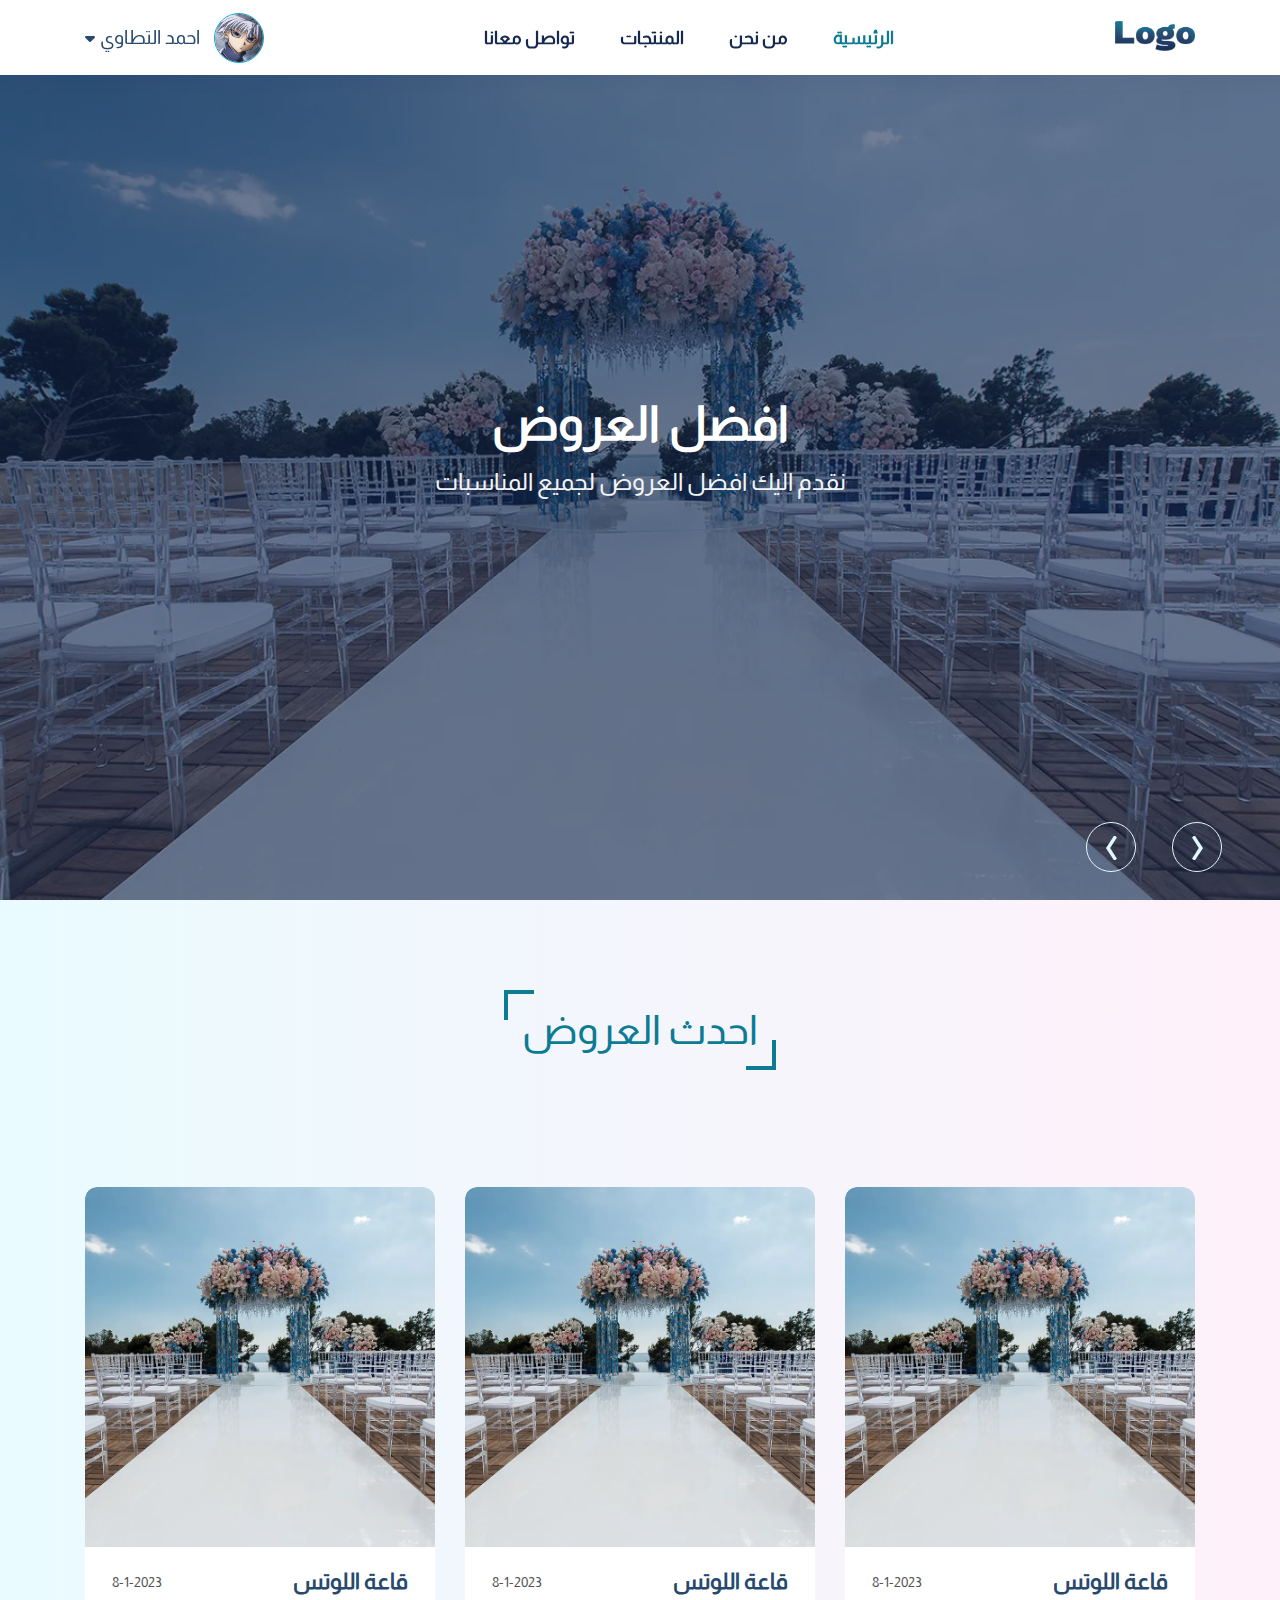
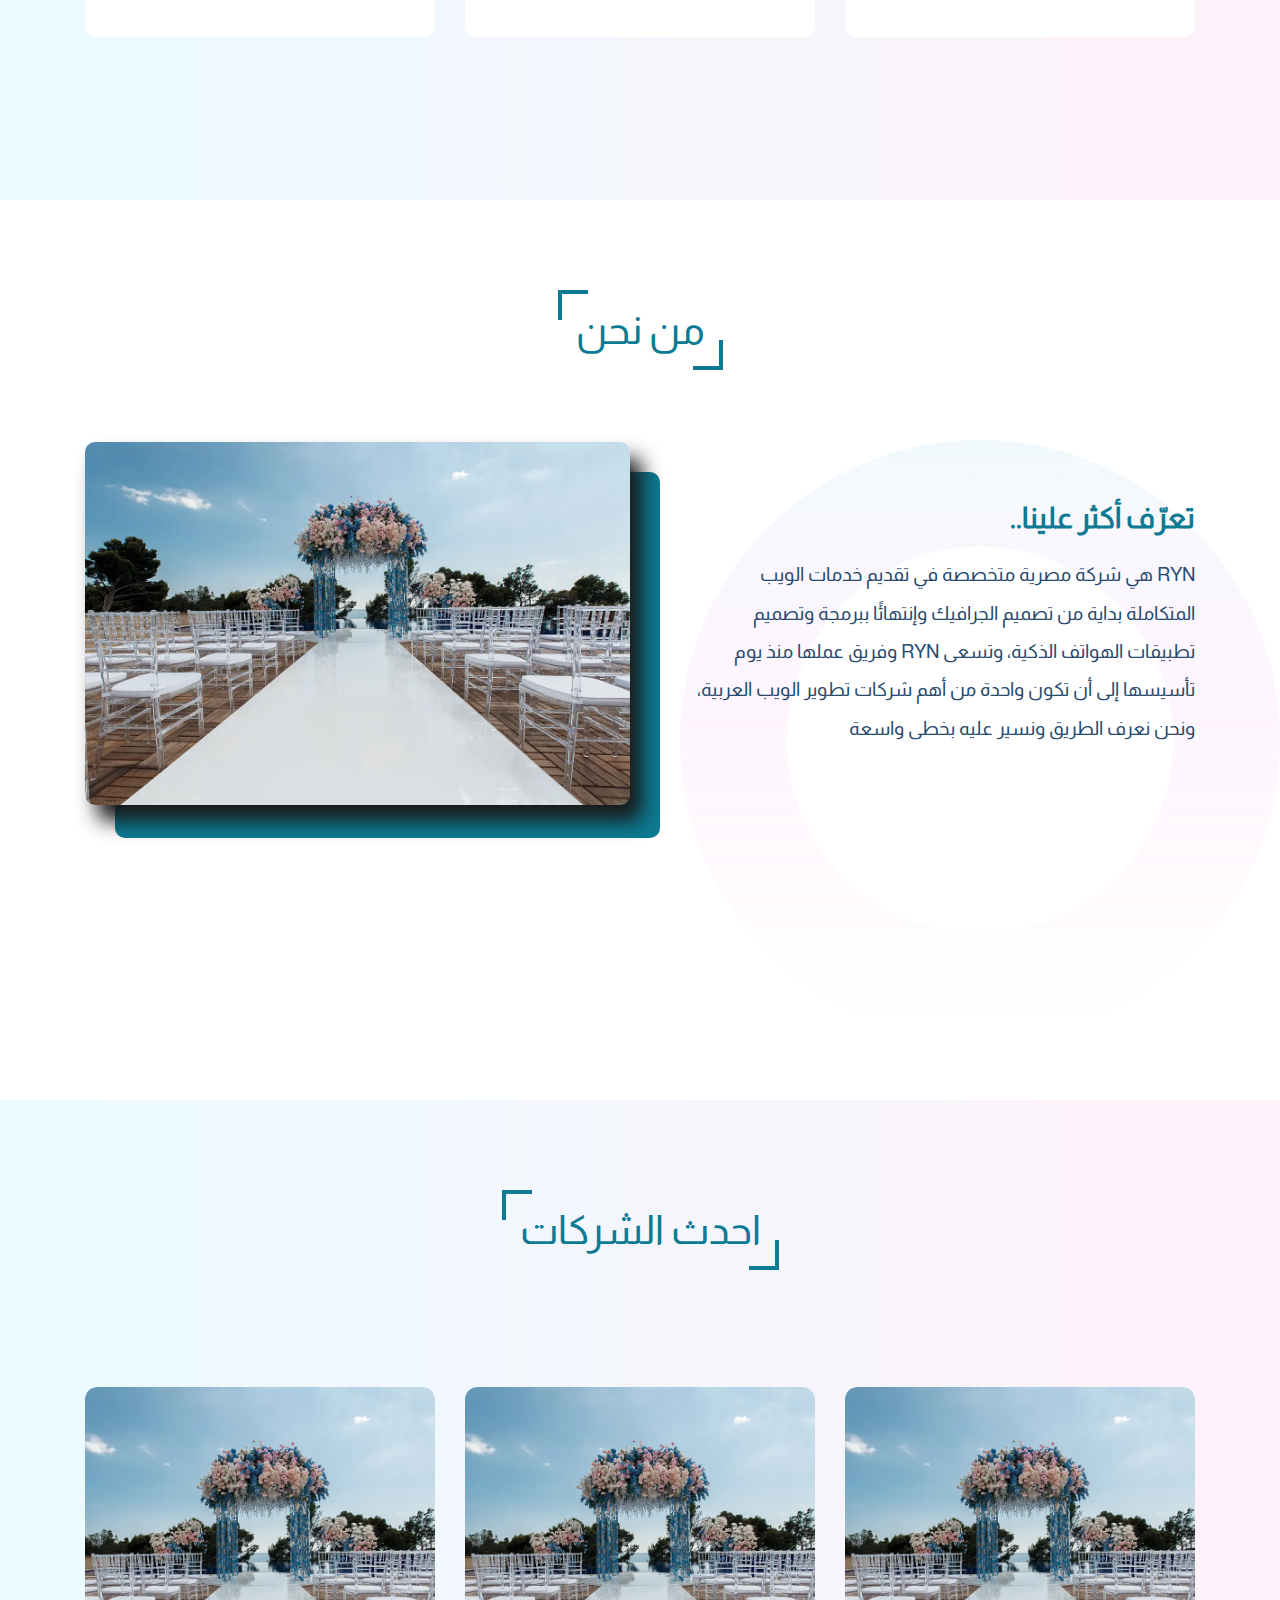
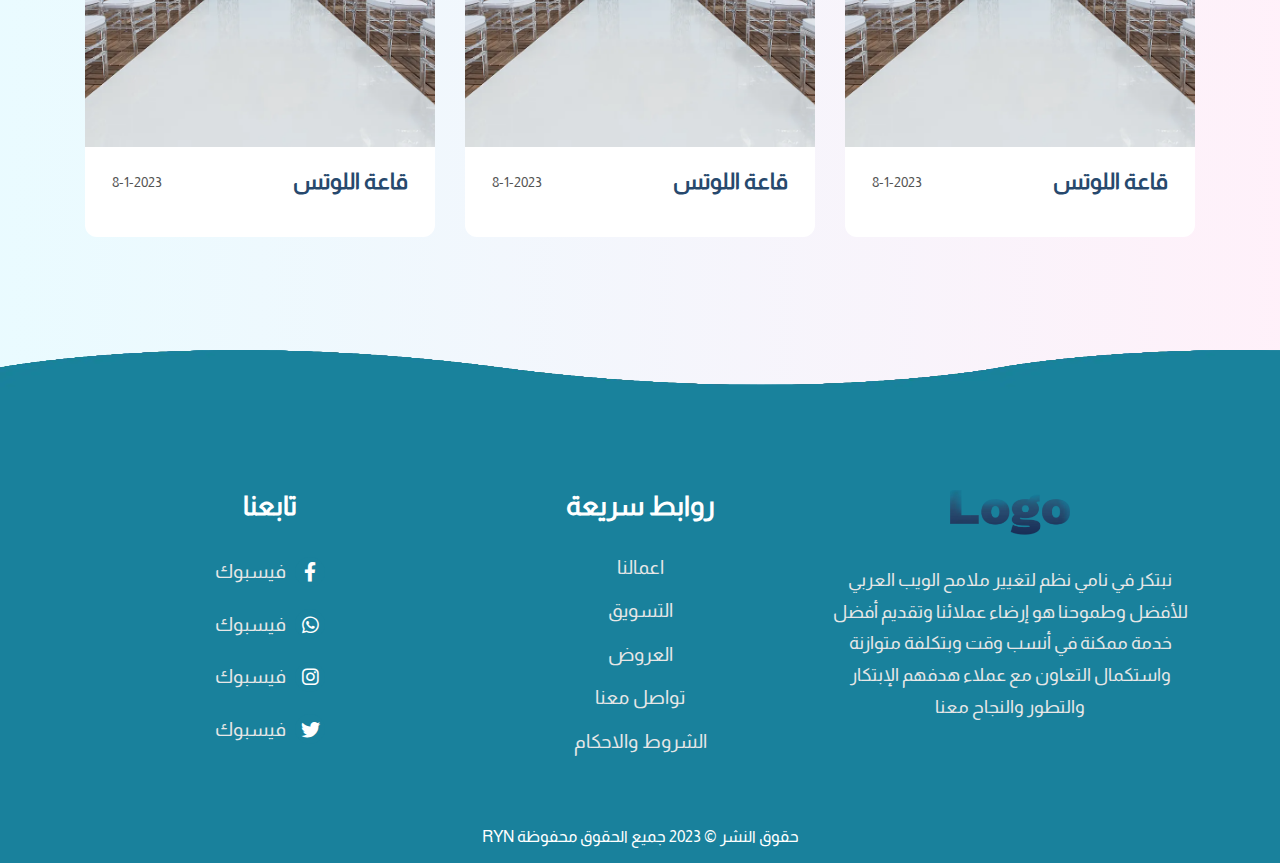
==== commit 932cd3c5: "first commit" ====
--- a/index.html
+++ b/index.html
@@ -1,6 +1 @@
-<!DOCTYPE html><html lang="ar"><head><meta charset="UTF-8"><meta http-equiv="X-UA-Compatible" content="IE=edge"><meta name="viewport" content="width=device-width, initial-scale=1"><meta name="description" content="Information Technology"><title>RYN</title><link rel="icon" href="assets/img/favicon.webp" type="image/png"><link rel="stylesheet" href="css/style.css"><link rel="stylesheet" href="css/plugins.css"></head></html><body class="light"> <header><div class="container"> <nav class="normal"><a class="logo" href="index.html"><img src="assets/img/logo.webp" alt="logo"></a><ul> <li><a class="active" href="#!">الرئيسية </a></li><li><a href="#!">من نحن </a></li><li><a href="#!">اعمالنا </a></li><li><a href="#!">العروض </a></li></ul><div class="nav-button"> <button><a href="#!">حجز موعد</a></button><button class="langue"><span class="En ahmed_2">En </span></button><button class="switch_them" aria-label="switch mode"><i class="fa-solid fa-moon-stars"></i></button></div></nav></div><div class="container-full"><nav class="responsive"><button class="button-icon" aria-label="icon"> <span></span><span> </span><span> </span></button><a class="res-logo" href="index.html"><img src="assets/img/logo.webp" alt="logo"></a><div class="nav-button"> <button class="langue"><span class="En ahmed">En </span></button><button class="switch_them switch_them" aria-label="switch mode"><i class="fa-solid fa-moon-stars"></i></button></div><ul class="res-link"> <li><a class="active" href="#!">الرئيسية </a></li><li><a href="#!">من نحن </a></li><li><a href="#!">اعمالنا </a></li><li><a href="#!">العروض</a></li><li><a href="#!">حجز موعد</a></li></ul></nav></div></header><div class="wrapper"><section class="banner"> <div class="container"> <div class="row gap-1"><div class="col-6-lg col-12-md"><div class="banner-details" data-aos="fade-up" data-aos-duration="1000" data-aos-delay="500"> <p class="title">خدمة إبداعية</p><h1>ابدأ اعمالك التجارية</h1><p class="des"> مؤسسة RYN لخدمات تصميم و تطوير المواقع و تطبيقات الهواتف العاملة بنظامى التشغيل الاندرويد و ال ios تقدم المؤسسة حلول الويب المتكاملة لجميع المؤسسات فى العالم و لديها قاعدة عملاء ضخمة فى جميع دول العالم</p></div></div><div class="col-6-lg"><div class="img-banner" data-aos="fade-down" data-aos-duration="1000" data-aos-delay="300"> <img src="assets/img/light-banner.webp" alt="banner"></div></div></div></div></section><section class="services"> <div class="effect"> <span> </span><span></span></div><div class="square"><span> </span><span> </span><span> </span><span> </span><span> </span><span> </span></div><div class="container"><div class="main-heading"> <p class="head">خدماتنا</p><p class="des ">نوفر لك تصميم و تطوير البرمجيات للشركات و الافراد و تقدم كافة الخدمات التي ستحتاجها </p></div><div class="row gap-1"> <div class="col-4-lg col-6-md col-12-sm"><div class="box"> <div class="icon-ser"> <img src="assets/img/web-design.webp" alt="web"></div><a href="#!">برمجة وتصميم المواقع الإلكترونية</a><p>تعتبر شركتنا من الشركات الرائدة في مجال البرمجيات وخدمات تصميم المواقع للشركات والمؤسسات والأفراد، حيث تقوم الشركة بتصميم مواقع فريده ذات طابع خاص وتصميمات جذابة مبهرة وخدمات متطورة</p><div class="button"> <button><a href="#!">اقراء المزيد</a></button></div></div></div><div class="col-4-lg col-6-md col-12-sm"><div class="box"> <div class="icon-ser"> <img src="assets/img/android.webp" alt="web"></div><a href="#!">برمجة وتصميم تطبيقات اندرويد</a><p>تعتبر شركتنا من الشركات الرائدة في مجال البرمجيات وخدمات تصميم المواقع للشركات والمؤسسات والأفراد، حيث تقوم الشركة بتصميم مواقع فريده ذات طابع خاص وتصميمات جذابة مبهرة وخدمات متطورة</p><div class="button"> <button><a href="#!">اقراء المزيد</a></button></div></div></div><div class="col-4-lg col-6-md col-12-sm"><div class="box"> <div class="icon-ser"> <img src="assets/img/apple.webp" alt="web"></div><a href="#!">برمجة وتصميم تطبيقات ايفون</a><p>تعتبر شركتنا من الشركات الرائدة في مجال البرمجيات وخدمات تصميم المواقع للشركات والمؤسسات والأفراد، حيث تقوم الشركة بتصميم مواقع فريده ذات طابع خاص وتصميمات جذابة مبهرة وخدمات متطورة</p><div class="button"> <button><a href="#!">اقراء المزيد</a></button></div></div></div><div class="col-4-lg col-6-md col-12-sm"><div class="box"> <div class="icon-ser"> <img src="assets/img/megaphone.webp" alt="web"></div><a href="#!">التسويق الالكترونى</a><p>تعتبر شركتنا من الشركات الرائدة في مجال البرمجيات وخدمات تصميم المواقع للشركات والمؤسسات والأفراد، حيث تقوم الشركة بتصميم مواقع فريده ذات طابع خاص وتصميمات جذابة مبهرة وخدمات متطورة</p><div class="button"> <button><a href="#!">اقراء المزيد</a></button></div></div></div><div class="col-4-lg col-6-md col-12-sm"><div class="box"> <div class="icon-ser"> <img src="assets/img/cloud.webp" alt="web"></div><a href="#!">حجز النطاقات</a><p>تعتبر شركتنا من الشركات الرائدة في مجال البرمجيات وخدمات تصميم المواقع للشركات والمؤسسات والأفراد، حيث تقوم الشركة بتصميم مواقع فريده ذات طابع خاص وتصميمات جذابة مبهرة وخدمات متطورة</p><div class="button"> <button><a href="#!">اقراء المزيد</a></button></div></div></div><div class="col-4-lg col-6-md col-12-sm"><div class="box"> <div class="icon-ser"> <img src="assets/img/graphic-designer.webp" alt="web"></div><a href="#!">خدمات التصميم</a><p>تعتبر شركتنا من الشركات الرائدة في مجال البرمجيات وخدمات تصميم المواقع للشركات والمؤسسات والأفراد، حيث تقوم الشركة بتصميم مواقع فريده ذات طابع خاص وتصميمات جذابة مبهرة وخدمات متطورة</p><div class="button"> <button><a href="#!">اقراء المزيد</a></button></div></div></div></div></div></section><section class="about"> <div class="container"> <div class="svg-shape"> <svg xmlns="http://www.w3.org/2000/svg" width="312.025" height="368.44" viewBox="0 0 312.025 368.44"><g id="Group_23" data-name="Group 23" transform="translate(-11156.22 3194.342)"><path id="Path_46" data-name="Path 46" d="M0,0H42.8V42.8H0Z" transform="translate(11408.828 -2892.389) rotate(-31)" fill="none" stroke="#fcbd8a" stroke-width="1"/><path id="Path_48" data-name="Path 48" d="M0,0H28.924V28.924H0Z" transform="translate(11321.544 -3091.596) rotate(-31)" fill="#bd3469"/><path id="Path_49" data-name="Path 49" d="M876.075,421.907a43.211,43.211,0,0,0-73.445-45.55Z" transform="translate(10502.657 -3360.804)" fill="#fcbd8a" stroke="#fcbd8a" stroke-width="1"/><path id="Path_50" data-name="Path 50" d="M0,0H63.192V63.192H0Z" transform="translate(11180.887 -2993.063) rotate(-31)" fill="#fcbd8a"/><path id="Path_52" data-name="Path 52" d="M0,0H7.911V41.15H0Z" transform="translate(11369.393 -2861.175) rotate(-31)" fill="#fcbd8a"/><path id="Path_65" data-name="Path 65" d="M0,0H18.559V18.559H0Z" transform="translate(11344.53 -3135.893) rotate(-31)" fill="none" stroke="#e73635" stroke-width="1"/><path id="Path_71" data-name="Path 71" d="M0,11.225A11.225,11.225,0,1,0,11.225,0,11.225,11.225,0,0,0,0,11.225Z" transform="translate(11417.277 -2852.206) rotate(-31)" fill="#fcbd8a"/><path id="Path_78" data-name="Path 78" d="M447.01,533.48h10.661v10.661H447.01Z" transform="translate(10970.935 -3550.229)" fill="#fcbd8a" stroke="#fcbd8a" stroke-width="1"/></g></svg></div><div class="main-heading"> <p class="head">من نحن</p><p class="des ">نظرة عامة عن انفسنا وبعض المميزات التي لا يمكن تفويتها</p></div><div class="row gap-1"><div class="col-5-lg col-md-6 col-12-sm "><div class="who"> <p class="tittle">تعرّف أكثر علينا..</p><p class="Des">RYN هي شركة مصرية متخصصة في تقديم خدمات الويب المتكاملة بداية من تصميم الجرافيك وإنتهائًا ببرمجة وتصميم تطبيقات الهواتف الذكية، وتسعى RYN وفريق عملها منذ يوم تأسيسها إلى أن تكون واحدة من أهم شركات تطوير الويب العربية، ونحن نعرف الطريق ونسير عليه بخطى واسعة</p></div></div><div class="col-7-lg col-md-6 col-12-sm"><div class="row gap-1"><div class="col-6-md col-12-sm"><div class="box frist"> <div class="icon-ser"> <img src="assets/img/star.webp" alt="star"></div><p class="head">رؤيتنا</p><p class="des-head">رؤية جديدة لخدمات الويب وتطوير البرمجيّات، نحن نرى أن تقدم وثراء الويب العربي لن يتم إلا بتقديم أعمال إبداعية وجديدة في أساليبها، وهو ما نعمل عليه إدارةً وفريقًأ.</p></div></div><div class="col-6-md col-12-sm"><div class="box second"> <div class="icon-ser"> <img src="assets/img/success.webp" alt="star"></div><p class="head">طموحنا</p><p class="des-head">رؤية جديدة لخدمات الويب وتطوير البرمجيّات، نحن نرى أن تقدم وثراء الويب العربي لن يتم إلا بتقديم أعمال إبداعية وجديدة في أساليبها، وهو ما نعمل عليه إدارةً وفريقًأ.</p></div><div class="box last-b"> <div class="icon-ser"> <img src="assets/img/arrow.webp" alt="star"></div><p class="head">هدفنا</p><p class="des-head">رؤية جديدة لخدمات الويب وتطوير البرمجيّات، نحن نرى أن تقدم وثراء الويب العربي لن يتم إلا بتقديم أعمال إبداعية وجديدة في أساليبها، وهو ما نعمل عليه إدارةً وفريقًأ.</p></div></div></div></div></div></div></section><section class="steps"> <div class="container"> <div class="main-heading"> <p class="head">خطوات التنفيذ</p><p class="des ">نعمل بطريقة منظمة وفقا لنظريات علمية لضمان افضل خدمة للعميل</p></div><div class="row gap-1"> <div class="col-3-lg col-6-md col-12-sm" data-tilt><div class="step"><div class="details"><div class="res-icon"> <img src="assets/img/step-1.webp" alt="step"></div><div class="des-step"> <p>تحليل</p></div></div></div></div><div class="col-3-lg col-6-md col-12-sm" data-tilt><div class="step"><div class="details"><div class="res-icon"> <img src="assets/img/step-2.webp" alt="step"></div><div class="des-step"> <p>تصميم</p></div></div></div></div><div class="col-3-lg col-6-md col-12-sm" data-tilt><div class="step"><div class="details"><div class="res-icon"> <img src="assets/img/step-3.webp" alt="step"></div><div class="des-step"> <p>تطوير</p></div></div></div></div><div class="col-3-lg col-6-md col-12-sm" data-tilt><div class="step"><div class="details"><div class="res-icon"> <img src="assets/img/step-4.webp" alt="step"></div><div class="des-step"> <p>اختبار ودعم</p></div></div></div></div></div><div class="happy_client"> <div class="square_move"><span></span><span></span><span></span><span></span><span></span></div><div class="row gap-1"> <div class="col-3-lg col-6-md col-12-sm"><div class="box"> <div class="icon"> <img src="assets/img/users.webp" alt="clients"></div><div class="details"> <p class="name">عميل</p><p class="number"> <span data-counter="205">0</span><i class="fa-regular fa-plus"></i></p></div></div></div><div class="col-3-lg col-6-md col-12-sm"><div class="box"> <div class="icon"> <img src="assets/img/web-design.webp" alt="clients"></div><div class="details"> <p class="name">موقع ويب</p><p class="number"> <span data-counter="120">0</span><i class="fa-regular fa-plus"></i></p></div></div></div><div class="col-3-lg col-6-md col-12-sm"><div class="box"> <div class="icon"> <img src="assets/img/android.webp" alt="clients"></div><div class="details"> <p class="name">تطبيق اندرويد</p><p class="number"><span data-counter="45">0</span><i class="fa-regular fa-plus"></i></p></div></div></div><div class="col-3-lg col-6-md col-12-sm"><div class="box"> <div class="icon"> <img src="assets/img/apple.webp" alt="clients"></div><div class="details"> <p class="name">تطبيق ايفون</p><p class="number"> <span data-counter="40">0</span><i class="fa-regular fa-plus"></i></p></div></div></div></div></div></div></section><section class="call"> <div class="square"><span> </span><span> </span><span> </span><span> </span><span> </span><span> </span></div><div class="container"> <div class="main-heading"> <p class="head">آراء عملاؤنا</p><p class="des ">يرجى الاطلاع على ما يقوله عنا</p></div><div class="owl-carousel owl-theme owl-loaded owl-drag review_sidler"><div class="owl-stage-outer"><div class="owl-stage"><div class="owl-item" data-tilt> <div class="user"><div class="details_user"> <p class="name">الحاج جمي</p><p class="name_project">تطبيق كفر الشيخ خليل</p></div><div class="rate"> <i class="fa-solid fa-star"></i><i class="fa-solid fa-star"></i><i class="fa-solid fa-star"></i><i class="fa-solid fa-star"></i><i class="fa-solid fa-star"></i></div></div><p class="review">‘’ أحد أفضل الشركات التي تعاملت معها من الناحية العملية ومن ناحية الجودة والخبرة العالية.تم تلبية جميع احتياجاتي بصورة ممتازة.
-أتمنى لكم حظاً موفقاً. ’’</p></div><div class="owl-item" data-tilt><div class="user"><div class="details_user"> <p class="name">الحاج جمي</p><p class="name_project">تطبيق كفر الشيخ خليل</p></div><div class="rate"> <i class="fa-solid fa-star"></i><i class="fa-solid fa-star"></i><i class="fa-solid fa-star"></i><i class="fa-solid fa-star"></i><i class="fa-solid fa-star"></i></div></div><p class="review">‘’ أحد أفضل الشركات التي تعاملت معها من الناحية العملية ومن ناحية الجودة والخبرة العالية.تم تلبية جميع احتياجاتي بصورة ممتازة.
-أتمنى لكم حظاً موفقاً. ’’</p></div><div class="owl-item" data-tilt><div class="user"><div class="details_user"> <p class="name">الحاج جمي</p><p class="name_project">تطبيق كفر الشيخ خليل</p></div><div class="rate"> <i class="fa-solid fa-star"></i><i class="fa-solid fa-star"></i><i class="fa-solid fa-star"></i><i class="fa-solid fa-star"></i><i class="fa-solid fa-star"></i></div></div><p class="review">‘’ أحد أفضل الشركات التي تعاملت معها من الناحية العملية ومن ناحية الجودة والخبرة العالية.تم تلبية جميع احتياجاتي بصورة ممتازة.
-أتمنى لكم حظاً موفقاً. ’’</p></div><div class="owl-item" data-tilt><div class="user"><div class="details_user"> <p class="name">الحاج جمي</p><p class="name_project">تطبيق كفر الشيخ خليل</p></div><div class="rate"> <i class="fa-solid fa-star"></i><i class="fa-solid fa-star"></i><i class="fa-solid fa-star"></i><i class="fa-solid fa-star"></i><i class="fa-solid fa-star"></i></div></div><p class="review">‘’ أحد أفضل الشركات التي تعاملت معها من الناحية العملية ومن ناحية الجودة والخبرة العالية.تم تلبية جميع احتياجاتي بصورة ممتازة.
-أتمنى لكم حظاً موفقاً. ’’</p></div><div class="owl-item" data-tilt><div class="user"><div class="details_user"> <p class="name">الحاج جمي</p><p class="name_project">تطبيق كفر الشيخ خليل</p></div><div class="rate"> <i class="fa-solid fa-star"></i><i class="fa-solid fa-star"></i><i class="fa-solid fa-star"></i><i class="fa-solid fa-star"></i><i class="fa-solid fa-star"></i></div></div><p class="review">‘’ أحد أفضل الشركات التي تعاملت معها من الناحية العملية ومن ناحية الجودة والخبرة العالية.تم تلبية جميع احتياجاتي بصورة ممتازة.
-أتمنى لكم حظاً موفقاً. ’’</p></div></div></div></div></div></section><footer> <div class="wave wave-1"></div><div class="wave wave-2"></div><div class="wave wave-3"></div><div class="wave wave-4"></div><div class="container"> <div class="row"> <div class="col-4-lg col-6-md col-12-sm"><div class="about_notes"> <div class="img_footer"> <img src="assets/img/footer.webp" alt="logo"></div><p class="des">نبتكر في نامي نظم لتغيير ملامح الويب العربي للأفضل وطموحنا هو إرضاء عملائنا وتقديم أفضل خدمة ممكنة في أنسب وقت وبتكلفة متوازنة واستكمال التعاون مع عملاء هدفهم الإبتكار والتطور والنجاح معنا</p></div></div><div class="col-4-lg col-6-md col-12-sm"><div class="important_links"> <p class="head">روابط سريعة</p><ul> <li><a href="#!">اعمالنا</a></li><li><a href="#!">التسويق</a></li><li><a href="#!">العروض</a></li><li><a href="#!">تواصل معنا</a></li><li><a href="#!">الشروط والاحكام</a></li></ul></div></div><div class="col-4-lg col-6-md col-12-sm"><div class="follow"> <p class="head">تابعنا</p><ul> <li> <a class="links" href="#!"> <i class="fa-brands fa-facebook-f"></i>فيسبوك</a></li><li> <a class="links" href="#!"> <i class="fa-brands fa-whatsapp"></i>فيسبوك</a></li><li> <a class="links" href="#!"> <i class="fa-brands fa-instagram"></i>فيسبوك</a></li><li> <a class="links" href="#!"> <i class="fa-brands fa-twitter"></i>فيسبوك</a></li></ul></div></div></div><p class="copy_right">حقوق النشر © 2023 جميع الحقوق محفوظة <a href="#!">RYN </a></p></div></footer></div><script src="js/plugins.js"></script></body>+<!DOCTYPE html><html lang="ar"><head><meta charset="UTF-8"><meta http-equiv="X-UA-Compatible" content="IE=edge"><meta name="viewport" content="width=device-width, initial-scale=1"><meta name="description" content="Information Technology"><title>website-s</title><link rel="icon" href="assets/img/logo.webp" type="image/png"><link rel="stylesheet" href="css/style.css"><link rel="stylesheet" href="css/plugins.css"></head></html><body><header> <div class="container"> <nav class="normal"><a class="logo" href="#!"><img src="assets/img/logo.webp" alt="logo"></a><ul class="nav-links"> <li><a class="active" href="#!">الرئيسية </a></li><li><a href="#!">من نحن </a></li><li><a href="#!">المنتجات </a></li><li><a href="#!">تواصل معانا </a></li></ul><div class="user-after-login"> <div class="user-img"> <img src="assets/img/model-3.webp" alt="user-img"></div><p class="user-name"> احمد التطاوي<i class="fa-solid fa-caret-down"></i></p><div class="drop-down"> <ul> <li><a href="#!"> <i class="fa-light fa-sliders"></i>إعدادات </a></li><li><a href="#!"> <i class="fa-light fa-circle-info"></i>مساعدة </a></li><li><a href="#!"> <i class="fa-light fa-arrow-right-from-bracket"></i>تسجيل الخروج </a></li></ul></div></div></nav></div><div class="container-full"> <nav class="responsive"><div class="icon-menu"> <span> </span><span> </span><span> </span></div><a class="logo" href="#!"><img src="assets/img/logo.webp" alt="logo"></a><div class="user-after-login"> <div class="user-img"> <img src="assets/img/model-3.webp" alt="user-img"></div><div class="drop-down"> <ul> <li><a href="#!"> <i class="fa-light fa-sliders"></i>إعدادات </a></li><li><a href="#!"> <i class="fa-light fa-circle-info"></i>مساعدة </a></li><li><a href="#!"> <i class="fa-light fa-arrow-right-from-bracket"></i>تسجيل الخروج</a></li></ul></div></div><div class="links-res"> <ul> <li><a class="active" href="#!">الرئيسية </a></li><li><a href="#!">من نحن </a></li><li><a href="#!">المنتجات </a></li><li><a href="#!">تواصل معانا</a></li></ul></div></nav></div></header><section class="home-banner"> <div class="owl-carousel owl-theme owl-loaded banner-slider"><div class="owl-stage-outer"><div class="owl-stage"><div class="owl-item"><div class="img-slider"> <img src="assets/img/banner-1.webp" alt="banner-1"></div><div class="banner-details"> <h2>افضل العروض </h2><p> نقدم اليك افضل العروض لجميع المناسبات </p></div></div><div class="owl-item"><div class="img-slider"> <img src="assets/img/banner-1.webp" alt="banner-1"></div><div class="banner-details"> <h2>افضل العروض </h2><p> نقدم اليك افضل العروض لجميع المناسبات </p></div></div><div class="owl-item"><div class="img-slider"> <img src="assets/img/banner-1.webp" alt="banner-1"></div><div class="banner-details"><h2>افضل العروض </h2><p> نقدم اليك افضل العروض لجميع المناسبات </p></div></div><div class="owl-item"><div class="img-slider"> <img src="assets/img/banner-1.webp" alt="banner-1"></div><div class="banner-details"> <h2>افضل العروض </h2><p> نقدم اليك افضل العروض لجميع المناسبات </p></div></div></div></div></div></section><section class="home-offer"> <div class="container"> <div class="main-heading"> <p class="title">احدث العروض</p></div><div class="owl-carousel owl-theme owl-loaded offer-slider"><div class="owl-stage-outer"><div class="owl-stage"><div class="owl-item"><div class="card"> <div class="card-img"> <img src="assets/img/banner-1.webp" alt="offer-img"><div class="icon-contact"><a href="#!"> <i class="fa-brands fa-whatsapp"></i></a><a href="#!"> <i class="fa-solid fa-phone"></i></a></div></div><div class="details-card"> <p class="name-company"> <a href="#!"> قاعة اللوتس </a></p><p class="data">8-1-2023</p></div></div></div></div></div></div></div></section><section class="home-about"> <div class="container"> <div class="main-heading"> <p class="title"> من نحن</p></div><div class="row gap-1"><div class="col-6-md col-12-sm"><div class="box"> <p class="tittle">تعرّف أكثر علينا..</p><p class="des"> RYN هي شركة مصرية متخصصة في تقديم خدمات الويب المتكاملة بداية من تصميم الجرافيك وإنتهائًا ببرمجة وتصميم تطبيقات الهواتف الذكية، وتسعى RYN وفريق عملها منذ يوم تأسيسها إلى أن تكون واحدة من أهم شركات تطوير الويب العربية، ونحن نعرف الطريق ونسير عليه بخطى واسعة</p></div></div><div class="col-6-md col-12-sm"><div class="img-about"> <img src="assets/img/banner-1.webp" alt="img-about"></div></div></div></div><div class="img-animation"> <img src="assets/img/circle.webp" alt="animation"></div></section><section class="home-offer"> <div class="container"> <div class="main-heading"> <p class="title">احدث الشركات</p></div><div class="owl-carousel owl-theme owl-loaded offer-company"><div class="owl-stage-outer"><div class="owl-stage"><div class="owl-item"><div class="card"> <div class="card-img"> <img src="assets/img/banner-1.webp" alt="offer-img"><div class="icon-contact"><a href="#!"> <i class="fa-brands fa-whatsapp"></i></a><a href="#!"> <i class="fa-solid fa-phone"></i></a></div></div><div class="details-card"> <p class="name-company"> <a href="#!"> قاعة اللوتس </a></p><p class="data">8-1-2023</p></div></div></div></div></div></div></div></section><footer> <div class="wave wave-1"></div><div class="wave wave-2"></div><div class="wave wave-3"></div><div class="wave wave-4"></div><div class="container"> <div class="row"> <div class="col-4-lg col-6-md col-12-sm"><div class="about_notes"> <div class="img_footer"> <img src="assets/img/logo.webp" alt="logo"></div><p class="des">نبتكر في نامي نظم لتغيير ملامح الويب العربي للأفضل وطموحنا هو إرضاء عملائنا وتقديم أفضل خدمة ممكنة في أنسب وقت وبتكلفة متوازنة واستكمال التعاون مع عملاء هدفهم الإبتكار والتطور والنجاح معنا</p></div></div><div class="col-4-lg col-6-md col-12-sm"><div class="important_links"> <p class="head">روابط سريعة</p><ul> <li><a href="#!">اعمالنا</a></li><li><a href="#!">التسويق</a></li><li><a href="#!">العروض</a></li><li><a href="ContactUs.html">تواصل معنا</a></li><li><a href="#!">الشروط والاحكام</a></li></ul></div></div><div class="col-4-lg col-6-md col-12-sm"><div class="follow"> <p class="head">تابعنا</p><ul> <li> <a class="links" href="#!"> <i class="fa-brands fa-facebook-f"></i>فيسبوك</a></li><li> <a class="links" href="#!"> <i class="fa-brands fa-whatsapp"></i>فيسبوك</a></li><li> <a class="links" href="#!"> <i class="fa-brands fa-instagram"></i>فيسبوك</a></li><li> <a class="links" href="#!"> <i class="fa-brands fa-twitter"></i>فيسبوك</a></li></ul></div></div></div><p class="copy_right">حقوق النشر © 2023 جميع الحقوق محفوظة <a href="#!">RYN </a></p></div></footer><script src="js/plugins.js"></script></body>--- a/css/style.css
+++ b/css/style.css
@@ -1 +1 @@
-.row{display:-webkit-box;display:-ms-flexbox;display:flex;-webkit-box-align:center;-ms-flex-align:center;align-items:center;-ms-flex-wrap:wrap;flex-wrap:wrap}.justify-flex-start{-webkit-box-pack:start;-ms-flex-pack:start;justify-content:flex-start}.justify-flex-end{-webkit-box-pack:end;-ms-flex-pack:end;justify-content:flex-end}.justify-center{-webkit-box-pack:center;-ms-flex-pack:center;justify-content:center}.justify-space-between{-webkit-box-pack:justify;-ms-flex-pack:justify;justify-content:space-between}.justify-space-around{-ms-flex-pack:distribute;justify-content:space-around}.gap-1>*{padding-left:10px;padding-right:10px}.gap-1{margin-left:-10px;margin-right:-10px}.gap-2>*{padding-left:20px;padding-right:20px}.gap-2{margin-left:-20px;margin-right:-20px}.gap-3>*{padding-left:30px;padding-right:30px}.gap-3{margin-left:-30px;margin-right:-30px}@media (min-width:0){.col-1-xs{-webkit-box-sizing:border-box;box-sizing:border-box;-webkit-box-flex:0;-ms-flex-positive:0;flex-grow:0;width:8.3333333333%}.col-2-xs{-webkit-box-sizing:border-box;box-sizing:border-box;-webkit-box-flex:0;-ms-flex-positive:0;flex-grow:0;width:16.6666666667%}.col-3-xs{-webkit-box-sizing:border-box;box-sizing:border-box;-webkit-box-flex:0;-ms-flex-positive:0;flex-grow:0;width:25%}.col-4-xs{-webkit-box-sizing:border-box;box-sizing:border-box;-webkit-box-flex:0;-ms-flex-positive:0;flex-grow:0;width:33.3333333333%}.col-5-xs{-webkit-box-sizing:border-box;box-sizing:border-box;-webkit-box-flex:0;-ms-flex-positive:0;flex-grow:0;width:41.6666666667%}.col-6-xs{-webkit-box-sizing:border-box;box-sizing:border-box;-webkit-box-flex:0;-ms-flex-positive:0;flex-grow:0;width:50%}.col-7-xs{-webkit-box-sizing:border-box;box-sizing:border-box;-webkit-box-flex:0;-ms-flex-positive:0;flex-grow:0;width:58.3333333333%}.col-8-xs{-webkit-box-sizing:border-box;box-sizing:border-box;-webkit-box-flex:0;-ms-flex-positive:0;flex-grow:0;width:66.6666666667%}.col-9-xs{-webkit-box-sizing:border-box;box-sizing:border-box;-webkit-box-flex:0;-ms-flex-positive:0;flex-grow:0;width:75%}.col-10-xs{-webkit-box-sizing:border-box;box-sizing:border-box;-webkit-box-flex:0;-ms-flex-positive:0;flex-grow:0;width:83.3333333333%}.col-11-xs{-webkit-box-sizing:border-box;box-sizing:border-box;-webkit-box-flex:0;-ms-flex-positive:0;flex-grow:0;width:91.6666666667%}.col-12-xs{-webkit-box-sizing:border-box;box-sizing:border-box;-webkit-box-flex:0;-ms-flex-positive:0;flex-grow:0;width:100%}}@media (min-width:567px){.col-1-sm{-webkit-box-sizing:border-box;box-sizing:border-box;-webkit-box-flex:0;-ms-flex-positive:0;flex-grow:0;width:8.3333333333%}.col-2-sm{-webkit-box-sizing:border-box;box-sizing:border-box;-webkit-box-flex:0;-ms-flex-positive:0;flex-grow:0;width:16.6666666667%}.col-3-sm{-webkit-box-sizing:border-box;box-sizing:border-box;-webkit-box-flex:0;-ms-flex-positive:0;flex-grow:0;width:25%}.col-4-sm{-webkit-box-sizing:border-box;box-sizing:border-box;-webkit-box-flex:0;-ms-flex-positive:0;flex-grow:0;width:33.3333333333%}.col-5-sm{-webkit-box-sizing:border-box;box-sizing:border-box;-webkit-box-flex:0;-ms-flex-positive:0;flex-grow:0;width:41.6666666667%}.col-6-sm{-webkit-box-sizing:border-box;box-sizing:border-box;-webkit-box-flex:0;-ms-flex-positive:0;flex-grow:0;width:50%}.col-7-sm{-webkit-box-sizing:border-box;box-sizing:border-box;-webkit-box-flex:0;-ms-flex-positive:0;flex-grow:0;width:58.3333333333%}.col-8-sm{-webkit-box-sizing:border-box;box-sizing:border-box;-webkit-box-flex:0;-ms-flex-positive:0;flex-grow:0;width:66.6666666667%}.col-9-sm{-webkit-box-sizing:border-box;box-sizing:border-box;-webkit-box-flex:0;-ms-flex-positive:0;flex-grow:0;width:75%}.col-10-sm{-webkit-box-sizing:border-box;box-sizing:border-box;-webkit-box-flex:0;-ms-flex-positive:0;flex-grow:0;width:83.3333333333%}.col-11-sm{-webkit-box-sizing:border-box;box-sizing:border-box;-webkit-box-flex:0;-ms-flex-positive:0;flex-grow:0;width:91.6666666667%}.col-12-sm{-webkit-box-sizing:border-box;box-sizing:border-box;-webkit-box-flex:0;-ms-flex-positive:0;flex-grow:0;width:100%}}@media (min-width:768px){.col-1-md{-webkit-box-sizing:border-box;box-sizing:border-box;-webkit-box-flex:0;-ms-flex-positive:0;flex-grow:0;width:8.3333333333%}.col-2-md{-webkit-box-sizing:border-box;box-sizing:border-box;-webkit-box-flex:0;-ms-flex-positive:0;flex-grow:0;width:16.6666666667%}.col-3-md{-webkit-box-sizing:border-box;box-sizing:border-box;-webkit-box-flex:0;-ms-flex-positive:0;flex-grow:0;width:25%}.col-4-md{-webkit-box-sizing:border-box;box-sizing:border-box;-webkit-box-flex:0;-ms-flex-positive:0;flex-grow:0;width:33.3333333333%}.col-5-md{-webkit-box-sizing:border-box;box-sizing:border-box;-webkit-box-flex:0;-ms-flex-positive:0;flex-grow:0;width:41.6666666667%}.col-6-md{-webkit-box-sizing:border-box;box-sizing:border-box;-webkit-box-flex:0;-ms-flex-positive:0;flex-grow:0;width:50%}.col-7-md{-webkit-box-sizing:border-box;box-sizing:border-box;-webkit-box-flex:0;-ms-flex-positive:0;flex-grow:0;width:58.3333333333%}.col-8-md{-webkit-box-sizing:border-box;box-sizing:border-box;-webkit-box-flex:0;-ms-flex-positive:0;flex-grow:0;width:66.6666666667%}.col-9-md{-webkit-box-sizing:border-box;box-sizing:border-box;-webkit-box-flex:0;-ms-flex-positive:0;flex-grow:0;width:75%}.col-10-md{-webkit-box-sizing:border-box;box-sizing:border-box;-webkit-box-flex:0;-ms-flex-positive:0;flex-grow:0;width:83.3333333333%}.col-11-md{-webkit-box-sizing:border-box;box-sizing:border-box;-webkit-box-flex:0;-ms-flex-positive:0;flex-grow:0;width:91.6666666667%}.col-12-md{-webkit-box-sizing:border-box;box-sizing:border-box;-webkit-box-flex:0;-ms-flex-positive:0;flex-grow:0;width:100%}}@media (min-width:992px){.col-1-lg{-webkit-box-sizing:border-box;box-sizing:border-box;-webkit-box-flex:0;-ms-flex-positive:0;flex-grow:0;width:8.3333333333%}.col-2-lg{-webkit-box-sizing:border-box;box-sizing:border-box;-webkit-box-flex:0;-ms-flex-positive:0;flex-grow:0;width:16.6666666667%}.col-3-lg{-webkit-box-sizing:border-box;box-sizing:border-box;-webkit-box-flex:0;-ms-flex-positive:0;flex-grow:0;width:25%}.col-4-lg{-webkit-box-sizing:border-box;box-sizing:border-box;-webkit-box-flex:0;-ms-flex-positive:0;flex-grow:0;width:33.3333333333%}.col-5-lg{-webkit-box-sizing:border-box;box-sizing:border-box;-webkit-box-flex:0;-ms-flex-positive:0;flex-grow:0;width:41.6666666667%}.col-6-lg{-webkit-box-sizing:border-box;box-sizing:border-box;-webkit-box-flex:0;-ms-flex-positive:0;flex-grow:0;width:50%}.col-7-lg{-webkit-box-sizing:border-box;box-sizing:border-box;-webkit-box-flex:0;-ms-flex-positive:0;flex-grow:0;width:58.3333333333%}.col-8-lg{-webkit-box-sizing:border-box;box-sizing:border-box;-webkit-box-flex:0;-ms-flex-positive:0;flex-grow:0;width:66.6666666667%}.col-9-lg{-webkit-box-sizing:border-box;box-sizing:border-box;-webkit-box-flex:0;-ms-flex-positive:0;flex-grow:0;width:75%}.col-10-lg{-webkit-box-sizing:border-box;box-sizing:border-box;-webkit-box-flex:0;-ms-flex-positive:0;flex-grow:0;width:83.3333333333%}.col-11-lg{-webkit-box-sizing:border-box;box-sizing:border-box;-webkit-box-flex:0;-ms-flex-positive:0;flex-grow:0;width:91.6666666667%}.col-12-lg{-webkit-box-sizing:border-box;box-sizing:border-box;-webkit-box-flex:0;-ms-flex-positive:0;flex-grow:0;width:100%}}@media (min-width:1200px){.col-1-xl{-webkit-box-sizing:border-box;box-sizing:border-box;-webkit-box-flex:0;-ms-flex-positive:0;flex-grow:0;width:8.3333333333%}.col-2-xl{-webkit-box-sizing:border-box;box-sizing:border-box;-webkit-box-flex:0;-ms-flex-positive:0;flex-grow:0;width:16.6666666667%}.col-3-xl{-webkit-box-sizing:border-box;box-sizing:border-box;-webkit-box-flex:0;-ms-flex-positive:0;flex-grow:0;width:25%}.col-4-xl{-webkit-box-sizing:border-box;box-sizing:border-box;-webkit-box-flex:0;-ms-flex-positive:0;flex-grow:0;width:33.3333333333%}.col-5-xl{-webkit-box-sizing:border-box;box-sizing:border-box;-webkit-box-flex:0;-ms-flex-positive:0;flex-grow:0;width:41.6666666667%}.col-6-xl{-webkit-box-sizing:border-box;box-sizing:border-box;-webkit-box-flex:0;-ms-flex-positive:0;flex-grow:0;width:50%}.col-7-xl{-webkit-box-sizing:border-box;box-sizing:border-box;-webkit-box-flex:0;-ms-flex-positive:0;flex-grow:0;width:58.3333333333%}.col-8-xl{-webkit-box-sizing:border-box;box-sizing:border-box;-webkit-box-flex:0;-ms-flex-positive:0;flex-grow:0;width:66.6666666667%}.col-9-xl{-webkit-box-sizing:border-box;box-sizing:border-box;-webkit-box-flex:0;-ms-flex-positive:0;flex-grow:0;width:75%}.col-10-xl{-webkit-box-sizing:border-box;box-sizing:border-box;-webkit-box-flex:0;-ms-flex-positive:0;flex-grow:0;width:83.3333333333%}.col-11-xl{-webkit-box-sizing:border-box;box-sizing:border-box;-webkit-box-flex:0;-ms-flex-positive:0;flex-grow:0;width:91.6666666667%}.col-12-xl{-webkit-box-sizing:border-box;box-sizing:border-box;-webkit-box-flex:0;-ms-flex-positive:0;flex-grow:0;width:100%}}@media (min-width:1400px){.col-1-xxl{-webkit-box-sizing:border-box;box-sizing:border-box;-webkit-box-flex:0;-ms-flex-positive:0;flex-grow:0;width:8.3333333333%}.col-2-xxl{-webkit-box-sizing:border-box;box-sizing:border-box;-webkit-box-flex:0;-ms-flex-positive:0;flex-grow:0;width:16.6666666667%}.col-3-xxl{-webkit-box-sizing:border-box;box-sizing:border-box;-webkit-box-flex:0;-ms-flex-positive:0;flex-grow:0;width:25%}.col-4-xxl{-webkit-box-sizing:border-box;box-sizing:border-box;-webkit-box-flex:0;-ms-flex-positive:0;flex-grow:0;width:33.3333333333%}.col-5-xxl{-webkit-box-sizing:border-box;box-sizing:border-box;-webkit-box-flex:0;-ms-flex-positive:0;flex-grow:0;width:41.6666666667%}.col-6-xxl{-webkit-box-sizing:border-box;box-sizing:border-box;-webkit-box-flex:0;-ms-flex-positive:0;flex-grow:0;width:50%}.col-7-xxl{-webkit-box-sizing:border-box;box-sizing:border-box;-webkit-box-flex:0;-ms-flex-positive:0;flex-grow:0;width:58.3333333333%}.col-8-xxl{-webkit-box-sizing:border-box;box-sizing:border-box;-webkit-box-flex:0;-ms-flex-positive:0;flex-grow:0;width:66.6666666667%}.col-9-xxl{-webkit-box-sizing:border-box;box-sizing:border-box;-webkit-box-flex:0;-ms-flex-positive:0;flex-grow:0;width:75%}.col-10-xxl{-webkit-box-sizing:border-box;box-sizing:border-box;-webkit-box-flex:0;-ms-flex-positive:0;flex-grow:0;width:83.3333333333%}.col-11-xxl{-webkit-box-sizing:border-box;box-sizing:border-box;-webkit-box-flex:0;-ms-flex-positive:0;flex-grow:0;width:91.6666666667%}.col-12-xxl{-webkit-box-sizing:border-box;box-sizing:border-box;-webkit-box-flex:0;-ms-flex-positive:0;flex-grow:0;width:100%}}@media (max-width:567px){.col-1-sm{-webkit-box-sizing:border-box;box-sizing:border-box;-webkit-box-flex:0;-ms-flex-positive:0;flex-grow:0;width:8.3333333333%}.col-2-sm{-webkit-box-sizing:border-box;box-sizing:border-box;-webkit-box-flex:0;-ms-flex-positive:0;flex-grow:0;width:16.6666666667%}.col-3-sm{-webkit-box-sizing:border-box;box-sizing:border-box;-webkit-box-flex:0;-ms-flex-positive:0;flex-grow:0;width:25%}.col-4-sm{-webkit-box-sizing:border-box;box-sizing:border-box;-webkit-box-flex:0;-ms-flex-positive:0;flex-grow:0;width:33.3333333333%}.col-5-sm{-webkit-box-sizing:border-box;box-sizing:border-box;-webkit-box-flex:0;-ms-flex-positive:0;flex-grow:0;width:41.6666666667%}.col-6-sm{-webkit-box-sizing:border-box;box-sizing:border-box;-webkit-box-flex:0;-ms-flex-positive:0;flex-grow:0;width:50%}.col-7-sm{-webkit-box-sizing:border-box;box-sizing:border-box;-webkit-box-flex:0;-ms-flex-positive:0;flex-grow:0;width:58.3333333333%}.col-8-sm{-webkit-box-sizing:border-box;box-sizing:border-box;-webkit-box-flex:0;-ms-flex-positive:0;flex-grow:0;width:66.6666666667%}.col-9-sm{-webkit-box-sizing:border-box;box-sizing:border-box;-webkit-box-flex:0;-ms-flex-positive:0;flex-grow:0;width:75%}.col-10-sm{-webkit-box-sizing:border-box;box-sizing:border-box;-webkit-box-flex:0;-ms-flex-positive:0;flex-grow:0;width:83.3333333333%}.col-11-sm{-webkit-box-sizing:border-box;box-sizing:border-box;-webkit-box-flex:0;-ms-flex-positive:0;flex-grow:0;width:91.6666666667%}.col-12-sm{-webkit-box-sizing:border-box;box-sizing:border-box;-webkit-box-flex:0;-ms-flex-positive:0;flex-grow:0;width:100%}}.container-full{max-width:100%;margin:0 auto;padding:0 15px}.container{max-width:1200px;margin:0 auto;padding:0 15px}@media (max-width:767px){.container{padding:0 15px}}@media (min-width:567px){.container{max-width:540px}}@media (min-width:768px){.container{max-width:720px}}@media (min-width:992px){.container{max-width:960px}}@media (min-width:1200px){.container{max-width:1140px}}@media (min-width:1400px){.container{max-width:1320px}}.d-none{display:none}.d-block{display:block}.d-flex{display:-webkit-box;display:-ms-flexbox;display:flex}.d-inline-block{display:inline-block}.d-grid{display:grid}*,::after,::before{-webkit-box-sizing:border-box;box-sizing:border-box}*{font-size:inherit;margin:0;padding:0;font-family:Almarai}@font-face{src:url(../assets/webfonts/Almarai-Regular.woff2),url(../assets/webfonts/Almarai-Bold.woff2);font-family:Almarai;font-display:swap}html[lang=ar]{direction:rtl}html[lang=en]{direction:ltr}body{background-color:var(--background);overflow-x:hidden}ul li{list-style:none}a{text-decoration:none;display:inline-block}button{height:unset}@media (min-width:580px) and (max-width:767px){h1,h2{font-size:1.8rem!important}h3,h4{font-size:1.6rem!important}h5,h6{font-size:1.4rem!important}a,p{font-size:1.2rem!important}}@media (max-width:579px){h1,h2{font-size:1.4rem!important}h3,h4{font-size:1.2rem!important}h5,h6{font-size:1rem!important}a,p{font-size:1rem!important}}body.light{--hover:#19819c;--hoverD:#34d7b2;--button-hover:#34d7b2;--button-background:#19819c;--main:#17567d;--main-2:#31303e;--border-color:rgba(255, 255, 255, 0.54);--background:#f4f4f4;--borderColor:#949494a1;--box-shadow-offset-x:0px;--box-shadow-offset-y:0px;--box-shadow-blur:1.25rem;--box-shadow-color:rgba(120, 159, 182, 0.3);--box-shadow-color-2:rgba(121 , 121 , 121, .1);--gradient:linear-gradient(90deg, rgb(247, 80, 230,.1) 0%, rgb(102, 199, 255,.1) 100%);--p:rgb(122, 122, 122)}body.dark{--button-background:#19819c;--button-hover:#34d7b2;--hover:#34d7b2;--hoverD:#19819c;--main:#5bb1e6;--main-2:#f1f1f1;--border-color:rgba(9, 8, 23, 0.79);--background:#110f2d;--box-shadow-offset-x:0px;--box-shadow-offset-y:0px;--box-shadow-blur:1.25rem;--box-shadow-color:rgba(105, 198, 231, .2);--box-shadow-color-2:rgba(136, 207, 233, 0.5);--borderColor:#949494a1;--boxShadow:0 0 1.25rem rgba($color: #5bb1e6, $alpha: 1);--gradient:linear-gradient(90deg, hsla(306, 91%, 64%, .1) 0%, hsla(202, 100%, 70%, .1) 100%);--p:rgb(224, 224, 224)}html[lang=ar] header .normal .nav-button .switch_them,html[lang=ar] header .responsive .nav-button .switch_them,html[lang=ar] header .responsive .switch_them,html[lang=en] header .normal .nav-button .switch_them,html[lang=en] header .responsive .nav-button .switch_them,html[lang=en] header .responsive .switch_them{padding:5px 10px;margin-right:10px;cursor:pointer;position:relative;height:45.6px;display:-webkit-box;display:-ms-flexbox;display:flex;-webkit-box-align:center;-ms-flex-align:center;align-items:center;-webkit-box-pack:center;-ms-flex-pack:center;justify-content:center;overflow:hidden;background-color:transparent!important}html[lang=ar] header .normal .nav-button .switch_them:hover,html[lang=ar] header .responsive .switch_them:hover,html[lang=en] header .normal .nav-button .switch_them:hover,html[lang=en] header .responsive .switch_them:hover{background-color:transparent!important}html[lang=ar] header .normal .nav-button .switch_them i,html[lang=ar] header .responsive .nav-button .switch_them i,html[lang=ar] header .responsive .switch_them i,html[lang=en] header .normal .nav-button .switch_them i,html[lang=en] header .responsive .nav-button .switch_them i,html[lang=en] header .responsive .switch_them i{font-size:2.2rem;-webkit-transition:-webkit-transform .5s;transition:-webkit-transform .5s;transition:transform .5s;transition:transform .5s,-webkit-transform .5s}html[lang=ar] header .normal .nav-button .switch_them .fa-sun-bright,html[lang=ar] header .responsive .switch_them .fa-sun-bright,html[lang=en] header .normal .nav-button .switch_them .fa-sun-bright,html[lang=en] header .responsive .switch_them .fa-sun-bright{background:linear-gradient(131deg,hsl(49deg,100%,70%) 0,hsl(42deg,100%,49%) 100%);-webkit-text-fill-color:transparent;-webkit-background-clip:text;background-clip:text}html[lang=ar] header .normal .nav-button .switch_them .fa-moon-stars,html[lang=ar] header .responsive .switch_them .fa-moon-stars,html[lang=en] header .normal .nav-button .switch_them .fa-moon-stars,html[lang=en] header .responsive .switch_them .fa-moon-stars{background:linear-gradient(135deg,hsl(180deg,13%,25%) 0,hsl(190deg,20%,36%) 100%);-webkit-text-fill-color:transparent;-webkit-background-clip:text;background-clip:text}html[lang=ar] header .normal .nav-button .switch_them .flip,html[lang=ar] header .responsive .switch_them .flip,html[lang=en] header .normal .nav-button .switch_them .flip,html[lang=en] header .responsive .switch_them .flip{-webkit-transform:rotate(360deg);transform:rotate(360deg)}.services .box .button button,html[lang=ar] header .normal .nav-button button,html[lang=ar] header .responsive .nav-button button,html[lang=en] header .normal .nav-button button,html[lang=en] header .responsive .nav-button button{background-color:var(--button-background);border:1px solid transparent;border-radius:5px;-webkit-transition:.3s ease-out;transition:.3s ease-out}.services .box .button button:hover,html[lang=ar] header .normal .nav-button button:hover,html[lang=ar] header .responsive .nav-button button:hover,html[lang=en] header .normal .nav-button button:hover,html[lang=en] header .responsive .nav-button button:hover{background-color:var(--button-hover)}html[lang=ar] header .normal .nav-button button:nth-child(2) .En,html[lang=ar] header .responsive .nav-button button .En,html[lang=en] header .normal .nav-button button:nth-child(2) .En,html[lang=en] header .responsive .nav-button button .En{cursor:pointer;padding:13px 10px;font-size:1rem;display:inline-block}html[lang=ar] header .normal,html[lang=ar] header .responsive,html[lang=en] header .normal,html[lang=en] header .responsive{display:-webkit-box;display:-ms-flexbox;display:flex;-webkit-box-align:center;-ms-flex-align:center;align-items:center;-webkit-box-pack:justify;-ms-flex-pack:justify;justify-content:space-between;padding:10px 0}html[lang=ar] header .responsive .button-icon,html[lang=en] header .responsive .button-icon{width:50px;height:50px;position:relative;background-color:transparent;border:0;display:-webkit-box;display:-ms-flexbox;display:flex;-webkit-box-align:center;-ms-flex-align:center;align-items:center;-webkit-box-pack:center;-ms-flex-pack:center;justify-content:center;cursor:pointer;overflow:hidden}html[lang=ar] header .responsive .button-icon span,html[lang=en] header .responsive .button-icon span{position:absolute;height:4px;width:40px;background-color:var(--main);border-radius:50px;-webkit-transition:.2s linear;transition:.2s linear}html[lang=ar] header .responsive .button-icon span:nth-child(1),html[lang=en] header .responsive .button-icon span:nth-child(1){top:10px}html[lang=ar] header .responsive .button-icon span:nth-child(2),html[lang=en] header .responsive .button-icon span:nth-child(2){top:20px}html[lang=ar] header .responsive .button-icon span:nth-child(3),html[lang=en] header .responsive .button-icon span:nth-child(3){top:30px}html[lang=ar] header .responsive .active.button-icon span:nth-child(1),html[lang=en] header .responsive .active.button-icon span:nth-child(1){top:50%;-webkit-transform:rotate(45deg);transform:rotate(45deg)}html[lang=ar] header .responsive .active.button-icon span:nth-child(2),html[lang=en] header .responsive .active.button-icon span:nth-child(2){top:20px;-webkit-transform:translateX(50px);transform:translateX(50px);opacity:0}html[lang=ar] header .responsive .active.button-icon span:nth-child(3),html[lang=en] header .responsive .active.button-icon span:nth-child(3){top:50%;-webkit-transform:rotate(315deg);transform:rotate(315deg)}html[lang=ar] header .responsive .res-link,html[lang=en] header .responsive .res-link{position:absolute;background-color:transparent;-webkit-box-shadow:0 20px var(--box-shadow-blur) var(--box-shadow-color);box-shadow:0 20px var(--box-shadow-blur) var(--box-shadow-color);border-bottom-left-radius:10px;border-bottom-right-radius:10px;top:83.2px;left:0;width:100%;height:42vh;z-index:1025;background-color:var(--background);overflow:hidden;display:none}@media (max-width:560px){html[lang=ar] header .responsive .res-link,html[lang=en] header .responsive .res-link{height:44.5vh}}.call .review_sidler .owl-stage-outer .owl-stage .owl-item,.steps .happy_client .box,.steps .step .details{padding:20px;border-radius:10px;background-color:rgba(255,255,255,.1);border:1px solid rgba(255,255,255,.5);border-right-color:rgba(255,255,255,.2);border-bottom-color:rgba(255,255,255,.2);-webkit-box-shadow:0 0 30px rgba(134,134,134,.2);box-shadow:0 0 30px rgba(134,134,134,.2);-webkit-backdrop-filter:blur(10px);backdrop-filter:blur(10px);position:relative;-webkit-transition:.3s ease-in-out;transition:.3s ease-in-out}.about .box,.services .box{padding:20px;border-radius:10px;background-color:rgba(255,255,255,.1);border:1px solid rgba(255,255,255,.5);border-right-color:rgba(255,255,255,.2);border-bottom-color:rgba(255,255,255,.2);-webkit-box-shadow:0 0 30px rgba(134,134,134,.2);box-shadow:0 0 30px rgba(134,134,134,.2);-webkit-backdrop-filter:blur(10px);backdrop-filter:blur(10px);position:relative;-webkit-transition:.3s ease-in-out;transition:.3s ease-in-out}.about .box:hover,.services .box:hover{-webkit-box-shadow:0 0 20px var(--box-shadow-color-2);box-shadow:0 0 20px var(--box-shadow-color-2);border-right-color:transparent;border-bottom-color:transparent;-webkit-transform:translateY(-15px);transform:translateY(-15px)}.about .box:hover .icon-ser img,.services .box:hover .icon-ser img{-webkit-transform:rotate(-360deg);transform:rotate(-360deg)}.about .box:hover a,.services .box:hover a{color:var(--hoverD)}.about .box:hover .button button,.services .box:hover .button button{-webkit-transform:translateX(-5px);transform:translateX(-5px)}.about .box .icon-ser,.services .box .icon-ser,.steps .happy_client .box .icon,.steps .step .details .res-icon{padding-bottom:2vh;padding-top:2vh;display:-webkit-box;display:-ms-flexbox;display:flex;-webkit-box-align:center;-ms-flex-align:center;align-items:center;-webkit-box-pack:center;-ms-flex-pack:center;justify-content:center}.about .box .icon-ser img,.services .box .icon-ser img,.steps .happy_client .box .icon img,.steps .step .details .res-icon img{width:80px;height:100%;-o-object-fit:contain;object-fit:contain;-webkit-transition:-webkit-transform .5s;transition:-webkit-transform .5s;transition:transform .5s;transition:transform .5s,-webkit-transform .5s}.call .square,.services .square{width:100%;height:100%}.call .square span,.services .square span{background:-webkit-gradient(linear,left top,right top,from(hsla(166deg,100%,88%,.1)),to(hsla(198deg,100%,77%,.1)));background:linear-gradient(90deg,hsla(166deg,100%,88%,.1) 0,hsla(198deg,100%,77%,.1) 100%);border:1px solid rgba(255,255,255,.5);border-right-color:rgba(255,255,255,.2);border-bottom-color:rgba(255,255,255,.2);-webkit-box-shadow:0 0 10px var(--box-shadow-color-2);box-shadow:0 0 10px var(--box-shadow-color-2);-webkit-backdrop-filter:blur(10px);backdrop-filter:blur(10px);border-radius:10px;position:absolute;opacity:1;-webkit-animation:up_down 5s linear infinite;animation:up_down 5s linear infinite}.call .square span:nth-child(1),.services .square span:nth-child(1){width:100px;height:100px;top:300px;left:30px}.call .square span:nth-child(2),.services .square span:nth-child(2){height:120px;width:120px;bottom:5%;left:30px}.call .square span:nth-child(3),.services .square span:nth-child(3){width:150px;height:150px;top:55%;left:50px}.call .square span:nth-child(4),.services .square span:nth-child(4){width:100px;height:100px;top:300px;right:30px}.call .square span:nth-child(5),.services .square span:nth-child(5){height:120px;width:120px;bottom:5%;right:30px}.call .square span:nth-child(6),.services .square span:nth-child(6){width:150px;height:150px;top:55%;right:50px}html[lang=ar] header{width:100%;z-index:1024}html[lang=ar] header.scroll{--shadow-color:#53778c;-webkit-box-shadow:var(--box-shadow-offset-x) var(--box-shadow-offset-y) var(--box-shadow-blur) var(--box-shadow-color);box-shadow:var(--box-shadow-offset-x) var(--box-shadow-offset-y) var(--box-shadow-blur) var(--box-shadow-color);position:fixed;-webkit-animation:1s sticky;animation:1s sticky;top:0;background-color:var(--background)}html[lang=ar] header .normal .logo img{height:70px;-o-object-fit:contain;object-fit:contain;width:100%}html[lang=ar] header .normal .logo img.scroll{height:60px}html[lang=ar] header .normal ul{display:-webkit-box;display:-ms-flexbox;display:flex;-webkit-box-align:center;-ms-flex-align:center;align-items:center;margin-left:auto;margin-right:auto}html[lang=ar] header .normal ul li{margin-right:2.5rem;position:relative}html[lang=ar] header .normal ul li:first-child{margin-right:0}html[lang=ar] header .normal ul li a{font-size:1.1rem;color:var(--main);font-weight:800;position:relative;-webkit-transition:.3s ease-out;transition:.3s ease-out}html[lang=ar] header .normal ul li a::after,html[lang=ar] header .normal ul li a::before{content:"";width:0;height:0;position:absolute;background-color:var(--hover);-webkit-transition:.3s ease-out;transition:.3s ease-out;top:52%;-webkit-transform:translateY(-50%);transform:translateY(-50%);border-radius:50%}html[lang=ar] header .normal ul li a::before{left:-15px}html[lang=ar] header .normal ul li a::after{right:-15px}html[lang=ar] header .normal ul li a.active,html[lang=ar] header .normal ul li a:hover{color:var(--hover)}html[lang=ar] header .normal ul li a.active::after,html[lang=ar] header .normal ul li a.active::before{width:8px;height:8px}html[lang=ar] header .normal .nav-button{display:-webkit-box;display:-ms-flexbox;display:flex;-webkit-box-align:center;-ms-flex-align:center;align-items:center}html[lang=ar] header .normal .nav-button button a{color:#fff;font-size:1rem;font-weight:300}html[lang=ar] header .normal .nav-button button:nth-child(2){margin-right:10px;border-radius:5px;color:#fff}html[lang=ar] header .normal .nav-button button:nth-child(1) a{padding:13px 40px}html[lang=ar] header .normal .nav-button button:hover{background-color:var(--button-hover)}@media (max-width:992px){html[lang=ar] header .normal{display:none}}html[lang=ar] header .responsive{position:relative}html[lang=ar] header .responsive .res-logo img{width:100%;height:60px;-o-object-fit:contain;object-fit:contain}@media (max-width:580px){html[lang=ar] header .responsive .res-logo img{height:50px}}html[lang=ar] header .responsive .nav-button{display:-webkit-box;display:-ms-flexbox;display:flex;-webkit-box-align:center;-ms-flex-align:center;align-items:center}html[lang=ar] header .responsive .nav-button button{color:#fff}html[lang=ar] header .responsive .res-link li{padding:20px 30px;position:relative}html[lang=ar] header .responsive .res-link li:first-child{margin-top:2vh}html[lang=ar] header .responsive .res-link li::before{content:"";position:absolute;bottom:-.5vh;left:50%;-webkit-transform:translateX(-50%);transform:translateX(-50%);background-color:var(--main);height:.5px;width:95%;opacity:.5;-webkit-transition:.3s ease-out;transition:.3s ease-out}html[lang=ar] header .responsive .res-link li:last-child::before{width:0;height:0}html[lang=ar] header .responsive .res-link li a{font-size:1rem;font-weight:800;color:var(--main);-webkit-transition:.3s ease-out;transition:.3s ease-out;padding-top:5px;position:relative}html[lang=ar] header .responsive .res-link li a:first-child{padding:0}html[lang=ar] header .responsive .res-link li a:hover{-webkit-transform:translateX(-15px);transform:translateX(-15px);color:var(--hover)}html[lang=ar] header .responsive .res-link li:hover::before{background-color:var(--hover)}@media (min-width:992px){html[lang=ar] header .responsive{display:none}}html[lang=en] header{width:100%;z-index:1024}html[lang=en] header.scroll{--shadow-color:#53778c;-webkit-box-shadow:var(--box-shadow-offset-x) var(--box-shadow-offset-y) var(--box-shadow-blur) var(--box-shadow-color);box-shadow:var(--box-shadow-offset-x) var(--box-shadow-offset-y) var(--box-shadow-blur) var(--box-shadow-color);position:fixed;-webkit-animation:1s sticky;animation:1s sticky;top:0;background-color:var(--background)}html[lang=en] header .normal .logo img{height:70px;-o-object-fit:contain;object-fit:contain;width:100%}html[lang=en] header .normal .logo img.scroll{height:60px}html[lang=en] header .normal ul{display:-webkit-box;display:-ms-flexbox;display:flex;-webkit-box-align:center;-ms-flex-align:center;align-items:center;margin-left:auto;margin-right:auto}html[lang=en] header .normal ul li{margin-left:2.5rem;position:relative}html[lang=en] header .normal ul li:first-child{margin-right:0}html[lang=en] header .normal ul li a{font-size:1.1rem;color:var(--main);font-weight:800;position:relative;-webkit-transition:.3s ease-out;transition:.3s ease-out}html[lang=en] header .normal ul li a::after,html[lang=en] header .normal ul li a::before{content:"";width:0;height:0;position:absolute;background-color:var(--hover);-webkit-transition:.3s ease-out;transition:.3s ease-out;top:52%;-webkit-transform:translateY(-50%);transform:translateY(-50%);border-radius:50%}html[lang=en] header .normal ul li a::before{left:-15px}html[lang=en] header .normal ul li a::after{right:-15px}html[lang=en] header .normal ul li a.active,html[lang=en] header .normal ul li a:hover{color:var(--hover)}html[lang=en] header .normal ul li a.active::after,html[lang=en] header .normal ul li a.active::before{width:8px;height:8px}html[lang=en] header .normal .nav-button{display:-webkit-box;display:-ms-flexbox;display:flex;-webkit-box-align:center;-ms-flex-align:center;align-items:center}html[lang=en] header .normal .nav-button button a{color:#fff;font-size:1rem;font-weight:300}html[lang=en] header .normal .nav-button button:nth-child(2){margin-left:10px;border-radius:5px;color:#fff}html[lang=en] header .normal .nav-button button:nth-child(1) a{padding:13px 40px}html[lang=en] header .normal .nav-button button:hover{background-color:var(--button-hover)}@media (max-width:992px){html[lang=en] header .normal{display:none}}html[lang=en] header .responsive{position:relative}html[lang=en] header .responsive .res-logo img{width:100%;height:60px;-o-object-fit:contain;object-fit:contain}@media (max-width:580px){html[lang=en] header .responsive .res-logo img{height:50px}}html[lang=en] header .responsive .nav-button{display:-webkit-box;display:-ms-flexbox;display:flex;-webkit-box-align:center;-ms-flex-align:center;align-items:center}html[lang=en] header .responsive .nav-button button{color:#fff}html[lang=en] header .responsive .res-link li{padding:20px 30px;position:relative}html[lang=en] header .responsive .res-link li:first-child{margin-top:2vh}html[lang=en] header .responsive .res-link li::before{content:"";position:absolute;bottom:-.5vh;left:50%;-webkit-transform:translateX(-50%);transform:translateX(-50%);background-color:var(--main);height:.5px;width:95%;opacity:.5;-webkit-transition:.3s ease-out;transition:.3s ease-out}html[lang=en] header .responsive .res-link li:last-child::before{width:0;height:0}html[lang=en] header .responsive .res-link li a{font-size:1rem;font-weight:800;color:var(--main);-webkit-transition:.3s ease-out;transition:.3s ease-out;padding-top:5px;position:relative}html[lang=en] header .responsive .res-link li a:first-child{padding:0}html[lang=en] header .responsive .res-link li a:hover{-webkit-transform:translateX(15px);transform:translateX(15px);color:var(--hover)}html[lang=en] header .responsive .res-link li:hover::before{background-color:var(--hover)}@media (min-width:992px){html[lang=en] header .responsive{display:none}}@-webkit-keyframes sticky{0%{top:-100px}100%{top:0}}@keyframes sticky{0%{top:-100px}100%{top:0}}.services{width:100%;min-height:100vh;padding-top:10vh;position:relative;background:var(--gradient)}.services .effect{width:100%;height:100%}.services .effect span{border-radius:50%;position:absolute;opacity:.4}.services .effect span:nth-child(1){top:200px;right:0;-webkit-filter:blur(100px);filter:blur(100px);background-color:hsla(306deg,91%,64%,.7);width:250px;height:250px}.services .effect span:nth-child(2){left:0;bottom:0;background:-webkit-gradient(linear,left top,left bottom,from(hsla(166deg,100%,88%,.8)),to(hsla(166deg,67%,52%,.8)));background:linear-gradient(180deg,hsla(166deg,100%,88%,.8) 0,hsla(166deg,67%,52%,.8) 100%);width:250px;height:250px;-webkit-filter:blur(100px);filter:blur(100px)}.services .box{margin-bottom:3vh}.services .box a{font-size:1.4rem;font-weight:800;color:var(--hover);padding-bottom:1.8vh;-webkit-transition:.3s ease-out;transition:.3s ease-out}.services .box p{font-size:1rem;font-weight:300;color:var(--p);line-height:1.5;padding-bottom:1.5vh}.services .box .button{margin:1.5vh 0 1vh}.services .box .button button{-webkit-box-shadow:0 5px 10px var(--box-shadow-color);box-shadow:0 5px 10px var(--box-shadow-color);-webkit-transition:.3s -webkit-transform;transition:.3s -webkit-transform;transition:.3s transform;transition:.3s transform,.3s -webkit-transform;-webkit-transition-delay:.1s;transition-delay:.1s}.services .box .button button a{padding:10px 30px;font-weight:300;color:#fff;font-size:1rem}.main-heading{display:-webkit-box;display:-ms-flexbox;display:flex;-webkit-box-align:center;-ms-flex-align:center;align-items:center;-webkit-box-orient:vertical;-webkit-box-direction:normal;-ms-flex-direction:column;flex-direction:column;-webkit-box-pack:center;-ms-flex-pack:center;justify-content:center;padding-bottom:8vh}.main-heading .head{position:relative;font-size:2.6rem;color:var(--hover);font-weight:800}.main-heading .head::before{content:"";width:80%;height:100%;position:absolute;top:116%;left:50%;-webkit-transform:translateX(-50%);transform:translateX(-50%);background:url(../assets/img/title-line-light.webp) no-repeat}.main-heading .des{padding-top:5.5vh;font-size:1.1rem;color:var(--p);font-weight:300}@-webkit-keyframes up_down{0%{-webkit-transform:translateY(0);transform:translateY(0)}50%{-webkit-transform:translateY(50%);transform:translateY(50%)}100%{-webkit-transform:translateY(0);transform:translateY(0)}}@keyframes up_down{0%{-webkit-transform:translateY(0);transform:translateY(0)}50%{-webkit-transform:translateY(50%);transform:translateY(50%)}100%{-webkit-transform:translateY(0);transform:translateY(0)}}.about{width:100%;min-height:100vh;padding-top:10vh;background:var(--gradient);padding-bottom:3vh;position:relative}.about::before{content:"";background:url(../assets/img/arrow-limg-light.webp) no-repeat;width:200px;height:200px;background-size:contain;position:absolute;bottom:67px;left:55%;-webkit-transform:translateX(-50%) rotate(324deg);transform:translateX(-50%) rotate(324deg)}@media (max-width:767px){.about::before{display:none}}.about::after{content:"";background:url(../assets/img/circle.webp) no-repeat;background-size:contain;width:600px;height:600px;position:absolute;top:200px;right:-150px;opacity:.1;-webkit-animation:rotate 10s linear infinite;animation:rotate 10s linear infinite}@media (max-width:767px){.about::after{display:none}}.about .svg-shape{position:absolute;top:50%;left:50px;-webkit-transform:translateY(-50%);transform:translateY(-50%);width:200px;height:auto}.about .svg-shape svg{width:100%;height:100%;-o-object-fit:contain;object-fit:contain;-webkit-animation:up_down 5s linear infinite;animation:up_down 5s linear infinite}.about .svg-shape svg #Path_46,.about .svg-shape svg #Path_48,.about .svg-shape svg #Path_49,.about .svg-shape svg #Path_50,.about .svg-shape svg #Path_52,.about .svg-shape svg #Path_65,.about .svg-shape svg #Path_71,.about .svg-shape svg #Path_78{fill:rgba(52,215,178,.2);stroke:rgba(52,215,178,.1);-webkit-filter:drop-shadow(0 0 40px #34d7b2);filter:drop-shadow(0 0 40px #34d7b2);stroke-linecap:round;opacity:.2}.about .who .tittle{font-size:1.7rem;font-weight:800;color:var(--main);padding-bottom:1.5vh}.about .who .Des{font-size:1.2rem;font-weight:300;color:var(--p);line-height:1.8}.about .box .icon-ser img{width:80px!important}.about .box .head{font-size:1.6rem;font-weight:800;color:var(--hover);padding-bottom:1.5vh}.about .box .des-head{font-size:1rem;color:var(--p);line-height:1.5}.about .last-b{margin-top:2vh}.dark .about .box{border-radius:47% 53% 13% 87%/85% 63% 37% 15%;-webkit-box-shadow:inset 20px 20px 20px rgba(0,0,0,.2),25px 35px 20px rgba(88,169,198,.05),25px 30px 30px rgba(88,169,198,.05),inset -20px -20px 25px rgba(105,198,231,.2);box-shadow:inset 20px 20px 20px rgba(0,0,0,.2),25px 35px 20px rgba(88,169,198,.05),25px 30px 30px rgba(88,169,198,.05),inset -20px -20px 25px rgba(105,198,231,.2);-webkit-transition:.5s ease-in-out;transition:.5s ease-in-out}.dark .about .box:hover{border-radius:0 100% 0 100%/85% 17% 83% 15%}@media (max-width:767px){.dark .about .box{border-radius:10px;margin-top:3vh}.dark .about .box:hover{border-radius:10px}}.light .about .box{border-radius:47% 53% 13% 87%/85% 63% 37% 15%;-webkit-box-shadow:inset 20px 20px 20px rgba(0,0,0,.05),25px 35px 20px rgba(0,0,0,.05),25px 30px 30px rgba(0,0,0,.05),inset -20px -20px 25px rgba(255,255,255,.9);box-shadow:inset 20px 20px 20px rgba(0,0,0,.05),25px 35px 20px rgba(0,0,0,.05),25px 30px 30px rgba(0,0,0,.05),inset -20px -20px 25px rgba(255,255,255,.9);-webkit-transition:.5s ease-in-out;transition:.5s ease-in-out}.light .about .box:hover{border-radius:0 100% 0 100%/85% 17% 83% 15%}@media (max-width:767px){.light .about .box{border-radius:10px;margin-top:3vh}.light .about .box:hover{border-radius:10px}}html[lang=en] .about .box{padding:30px}@-webkit-keyframes rotate{0%{-webkit-transform:rotate(0);transform:rotate(0)}100%{-webkit-transform:rotate(360deg);transform:rotate(360deg)}}@keyframes rotate{0%{-webkit-transform:rotate(0);transform:rotate(0)}100%{-webkit-transform:rotate(360deg);transform:rotate(360deg)}}.steps{width:100%;min-height:100vh;padding-top:10vh;position:relative;overflow:hidden;background:var(--gradient)}.steps::after,.steps::before{content:"";width:200px;height:200px;border-radius:50%;position:absolute;-webkit-filter:blur(100px);filter:blur(100px)}.steps::before{top:50px;right:0;background-color:hsla(306deg,91%,64%,.2)}.steps::after{left:0;bottom:0;background:-webkit-gradient(linear,left top,left bottom,from(hsla(166deg,100%,88%,.2)),to(hsla(166deg,67%,52%,.2)));background:linear-gradient(180deg,hsla(166deg,100%,88%,.2) 0,hsla(166deg,67%,52%,.2) 100%)}.steps .step{position:relative;margin-bottom:3vh}.steps .step:hover .details::before{width:50px;height:50px;opacity:.8;-webkit-filter:blur(15px);filter:blur(15px)}.steps .step .details{overflow:hidden;padding:15px}.steps .step .details::before{content:"";width:100px;height:100px;border-radius:50%;background:hsla(306deg,91%,64%,.7);position:absolute;top:-15px;right:-15px;z-index:10;opacity:.5;-webkit-filter:blur(80px);filter:blur(80px);-webkit-transition:.3s ease-out;transition:.3s ease-out}.steps .step .details .des-step{text-align:center;font-size:1.5rem;font-weight:800;color:var(--main)}.steps .happy_client{background:url(../assets/img/happy-client-light.webp) center fixed no-repeat;background-size:cover;min-height:30vh;margin-top:4vh;border-radius:10px;width:100%;padding:5vh 0;position:relative;color:#000}.steps .happy_client::before{content:"";position:absolute;top:0;left:0;background:rgba(17,15,45,.6);width:100%;height:100%;border-radius:10px;-webkit-backdrop-filter:blur(2px);backdrop-filter:blur(2px)}.steps .happy_client .square_move span{position:absolute;top:0;right:0;width:50px;height:50px;background:-webkit-gradient(linear,left top,right top,from(hsla(166deg,100%,88%,.1)),to(hsla(198deg,100%,77%,.1)));background:linear-gradient(90deg,hsla(166deg,100%,88%,.1) 0,hsla(198deg,100%,77%,.1) 100%);border:1px solid rgba(255,255,255,.5);border-right-color:rgba(255,255,255,.2);border-bottom-color:rgba(255,255,255,.2);-webkit-box-shadow:0 0 10px var(--box-shadow-color-2);box-shadow:0 0 10px var(--box-shadow-color-2);-webkit-backdrop-filter:blur(10px);backdrop-filter:blur(10px);border-radius:5px;-webkit-animation:ping_pong 15s linear infinite;animation:ping_pong 15s linear infinite}.steps .happy_client .square_move span:nth-child(2){width:60px;height:60px;-webkit-animation-delay:3s;animation-delay:3s}.steps .happy_client .square_move span:nth-child(3){width:30px;height:30px;-webkit-animation-delay:6s;animation-delay:6s}.steps .happy_client .square_move span:nth-child(4){width:60px;height:60px;-webkit-animation-delay:9s;animation-delay:9s}.steps .happy_client .square_move span:nth-child(5){width:80px;height:80px;-webkit-animation-delay:12s;animation-delay:12s}@-webkit-keyframes ping_pong{0%{-webkit-transform:translate(0,0);transform:translate(0,0);opacity:1}20%{-webkit-transform:translate(-300px,146px);transform:translate(-300px,146px)}40%{-webkit-transform:translate(-600px,-10px);transform:translate(-600px,-10px)}60%{-webkit-transform:translate(-900px,146px);transform:translate(-900px,146px)}80%{-webkit-transform:translate(-1200px,-10px);transform:translate(-1200px,-10px);opacity:.1}100%{-webkit-transform:translate(0,0);transform:translate(0,0);opacity:0}}@keyframes ping_pong{0%{-webkit-transform:translate(0,0);transform:translate(0,0);opacity:1}20%{-webkit-transform:translate(-300px,146px);transform:translate(-300px,146px)}40%{-webkit-transform:translate(-600px,-10px);transform:translate(-600px,-10px)}60%{-webkit-transform:translate(-900px,146px);transform:translate(-900px,146px)}80%{-webkit-transform:translate(-1200px,-10px);transform:translate(-1200px,-10px);opacity:.1}100%{-webkit-transform:translate(0,0);transform:translate(0,0);opacity:0}}.steps .happy_client .box{display:-webkit-box;display:-ms-flexbox;display:flex;-webkit-box-align:center;-ms-flex-align:center;align-items:center;margin-bottom:3vh;position:relative}@media (max-width:767px){.steps .happy_client .box{-ms-flex-pack:distribute;justify-content:space-around}}.steps .happy_client .box:first-child{margin-right:20px}.steps .happy_client .box:last-child{margin-left:20px}.steps .happy_client .box .details{padding-right:2.5vh}.steps .happy_client .box .details .number{font-size:2.6rem;color:#fff}.steps .happy_client .box .details .number i{font-size:1.2rem;padding-right:.4vh}.steps .happy_client .box .details .name{font-size:1.4rem;color:#fff;padding-top:1.5vh;padding-bottom:2vh}.steps .happy_client .box:hover .icon{-webkit-animation:shaking .5s linear forwards;animation:shaking .5s linear forwards}html[lang=en] .happy_client .details{padding-left:2.5vh}@-webkit-keyframes shaking{0%{-webkit-transform:rotate(0);transform:rotate(0)}40%{-webkit-transform:rotate(30deg);transform:rotate(30deg)}80%{-webkit-transform:rotate(-30deg);transform:rotate(-30deg)}100%{-webkit-transform:rotate(0);transform:rotate(0)}}@keyframes shaking{0%{-webkit-transform:rotate(0);transform:rotate(0)}40%{-webkit-transform:rotate(30deg);transform:rotate(30deg)}80%{-webkit-transform:rotate(-30deg);transform:rotate(-30deg)}100%{-webkit-transform:rotate(0);transform:rotate(0)}}.call{width:100%;min-height:100vh;padding-top:10vh;background:var(--gradient);position:relative}.call .square span:nth-child(1),.call .square span:nth-child(4){top:180px}.call .square span:nth-child(2),.call .square span:nth-child(5){bottom:10%}.call .square span:nth-child(3),.call .square span:nth-child(6){top:45%}.call .review_sidler .owl-stage-outer{display:-webkit-box}.call .review_sidler .owl-stage-outer .owl-stage .owl-item{padding:40px;-webkit-transition:.3s ease-out;transition:.3s ease-out}.call .review_sidler .owl-stage-outer .owl-stage .owl-item.active{-webkit-transform:scale(1);transform:scale(1)}.call .review_sidler .owl-stage-outer .owl-stage .owl-item .user{display:-webkit-box;display:-ms-flexbox;display:flex;-webkit-box-align:center;-ms-flex-align:center;align-items:center;-webkit-box-pack:justify;-ms-flex-pack:justify;justify-content:space-between}.call .review_sidler .owl-stage-outer .owl-stage .owl-item .user .details_user{padding-bottom:2vh}.call .review_sidler .owl-stage-outer .owl-stage .owl-item .user .details_user .name{font-size:1.4rem;color:var(--main);padding-bottom:1vh}.call .review_sidler .owl-stage-outer .owl-stage .owl-item .user .details_user .name_project{font-size:.9rem;color:var(--p)}.call .review_sidler .owl-stage-outer .owl-stage .owl-item .user .rate{padding-bottom:2vh}.call .review_sidler .owl-stage-outer .owl-stage .owl-item .user .rate i{font-size:1.1rem;color:#f1bd00;padding-right:.2vh}.call .review_sidler .owl-stage-outer .owl-stage .owl-item .review{font-size:1.1rem;color:var(--p);line-height:1.8}.call .review_sidler .owl-nav{margin-top:8vh!important}.call .review_sidler .owl-nav .owl-next,.call .review_sidler .owl-nav .owl-prev{font-size:4rem!important;width:50px;height:50px;border-radius:50%;background-color:transparent;border:1px solid var(--hover);position:relative;-webkit-transition:.3s ease-out;transition:.3s ease-out;margin:3vh!important}.call .review_sidler .owl-nav .owl-next span,.call .review_sidler .owl-nav .owl-prev span{position:absolute;top:40%;left:50%;-webkit-transform:translate(-50%,-50%);transform:translate(-50%,-50%);color:var(--hover);-webkit-transition:.3s ease-out;transition:.3s ease-out}.call .review_sidler .owl-nav .owl-next:hover,.call .review_sidler .owl-nav .owl-prev:hover{background-color:var(--hover);border-color:transparent}.call .review_sidler .owl-nav .owl-next:hover span,.call .review_sidler .owl-nav .owl-prev:hover span{color:#fff}.banner{width:100%;min-height:calc(100vh - 93.2px);padding-top:10vh;position:relative}@media (max-width:991px){.banner{display:-webkit-box;display:-ms-flexbox;display:flex;-webkit-box-align:center;-ms-flex-align:center;align-items:center;width:100%;min-height:calc(100vh - 83.2px);padding-top:10vh;padding-top:3vh}}.banner::before{content:"";width:100%;height:100%;position:absolute;background-image:-webkit-gradient(linear,right top,left top,color-stop(3.7%,var(--hoverD)),color-stop(86.3%,rgba(54,210,228,0)));background-image:linear-gradient(-90deg,var(--hoverD) 3.7%,rgba(54,210,228,0) 86.3%);top:0;opacity:.3;right:0}.banner .banner-details{position:relative}.banner .banner-details p{font-size:1.3rem;color:var(--main);font-weight:300}.banner .banner-details .des{line-height:2}.banner .banner-details .title{padding-bottom:2.5vh;font-size:2rem;color:var(--hover)}.banner .banner-details h1{font-size:3.1rem;color:var(--main-2);padding-bottom:1.5vh;font-weight:800}.banner .img-banner{height:500px;margin-right:auto;position:relative}@media (max-width:991px){.banner .img-banner{display:none}}.banner .img-banner img{width:100%;height:100%;-o-object-fit:cover;object-fit:cover;-o-object-fit:contain;object-fit:contain}.light .banner{background:url(../assets/img/bg-banner-light.webp) no-repeat fixed center;background-size:cover}.dark .banner{background:url(../assets/img/bg-banner-dark.webp) no-repeat fixed center;background-size:cover}footer{width:100%;min-height:50vh;padding-top:10vh;background-color:#19819c;position:relative;width:100%;text-align:center}footer .wave{position:absolute;width:100%;top:-50px;left:0;height:50px;background:url(../assets/img/wave.webp);background-size:1000px 50px}footer .wave-1{-webkit-animation:wave_1 5s linear infinite;animation:wave_1 5s linear infinite;z-index:1000;opacity:1;bottom:0}footer .wave-2{-webkit-animation:wave_2 4s linear infinite;animation:wave_2 4s linear infinite;z-index:999;opacity:.8;bottom:10px}footer .wave-3{-webkit-animation:wave_1 3s linear infinite;animation:wave_1 3s linear infinite;z-index:999;opacity:.5;bottom:15px}footer .wave-4{-webkit-animation:wave_2 2s linear infinite;animation:wave_2 2s linear infinite;z-index:999;opacity:.2;bottom:20px}footer .row{-webkit-box-align:start;-ms-flex-align:start;align-items:flex-start}footer .about_notes{position:relative;margin-bottom:2vh}footer .about_notes .img_footer{width:120px;height:auto;padding-bottom:3vh;margin-left:auto;margin-right:auto}footer .about_notes .img_footer img{width:100%;height:100%;-o-object-fit:cover;object-fit:cover}footer .about_notes .des{font-size:1.1rem;font-weight:300;color:#e7e7e7;line-height:1.8;width:400px;max-width:100%}footer .follow,footer .important_links{position:relative;margin-bottom:2vh}footer .follow .head,footer .important_links .head{font-size:1.7rem;color:#fff;padding-bottom:4vh;font-weight:800}footer .follow ul li,footer .important_links ul li{padding-bottom:2.5vh}footer .follow ul li a,footer .important_links ul li a{font-size:1.2rem;color:#e7e7e7;-webkit-transition:.3s ease-out;transition:.3s ease-out}footer .follow ul li a:hover,footer .important_links ul li a:hover{color:#5bb1e6;-webkit-transform:translateX(-5px);transform:translateX(-5px)}footer .follow ul li a i,footer .important_links ul li a i{width:30px;height:30px;border-radius:50%;background-color:#19819c;display:-webkit-box;display:-ms-flexbox;display:flex;-webkit-box-align:center;-ms-flex-align:center;align-items:center;-webkit-box-pack:center;-ms-flex-pack:center;justify-content:center;color:#fff;margin-left:1vh}footer .follow ul li .links,footer .important_links ul li .links{display:-webkit-box;display:-ms-flexbox;display:flex;-webkit-box-align:center;-ms-flex-align:center;align-items:center;-webkit-box-pack:center;-ms-flex-pack:center;justify-content:center}footer .copy_right{padding:4vh 0 2vh;font-size:1rem;color:#fff;font-weight:300}footer .copy_right a{color:#fff;-webkit-transition:.3s ease-out;transition:.3s ease-out}footer .copy_right a:hover{color:#34d7b2}@-webkit-keyframes scale{0%{-webkit-transform:scale(1);transform:scale(1)}50%{-webkit-transform:scale(1.3);transform:scale(1.3)}100%{-webkit-transform:scale(1);transform:scale(1)}}@keyframes scale{0%{-webkit-transform:scale(1);transform:scale(1)}50%{-webkit-transform:scale(1.3);transform:scale(1.3)}100%{-webkit-transform:scale(1);transform:scale(1)}}@-webkit-keyframes wave_1{0%{background-position-x:1000px}100%{background-position-x:0}}@keyframes wave_1{0%{background-position-x:1000px}100%{background-position-x:0}}@-webkit-keyframes wave_2{0%{background-position-x:0}100%{background-position-x:1000px}}@keyframes wave_2{0%{background-position-x:0}100%{background-position-x:1000px}}+.row{display:-webkit-box;display:-ms-flexbox;display:flex;-webkit-box-align:center;-ms-flex-align:center;align-items:center;-ms-flex-wrap:wrap;flex-wrap:wrap}.gap-1>*{padding-left:10px;padding-right:10px}.gap-1{margin-left:-10px;margin-right:-10px}@media (min-width:567px){.col-12-sm{-webkit-box-sizing:border-box;box-sizing:border-box;-webkit-box-flex:0;-ms-flex-positive:0;flex-grow:0;width:100%}}@media (min-width:768px){.col-6-md{-webkit-box-sizing:border-box;box-sizing:border-box;-webkit-box-flex:0;-ms-flex-positive:0;flex-grow:0;width:50%}}@media (min-width:992px){.col-4-lg{-webkit-box-sizing:border-box;box-sizing:border-box;-webkit-box-flex:0;-ms-flex-positive:0;flex-grow:0;width:33.3333333333%}}@media (max-width:567px){.col-12-sm{-webkit-box-sizing:border-box;box-sizing:border-box;-webkit-box-flex:0;-ms-flex-positive:0;flex-grow:0;width:100%}}.container-full{max-width:100%;margin:0 auto;padding:0 15px}.container{max-width:1200px;margin:0 auto;padding:0 15px}@media (max-width:767px){.container{padding:0 15px}}@media (min-width:567px){.container{max-width:540px}}@media (min-width:768px){.container{max-width:720px}}@media (min-width:992px){.container{max-width:960px}}@media (min-width:1200px){.container{max-width:1140px}}@media (min-width:1400px){.container{max-width:1320px}}*,::after,::before{-webkit-box-sizing:border-box;box-sizing:border-box}*{font-size:inherit;margin:0;padding:0;font-family:Almarai;direction:rtl}@font-face{src:url(../assets/webfonts/Almarai-Regular.woff2),url(../assets/webfonts/Almarai-Bold.woff2);font-family:Almarai;font-display:swap}body{background-color:#fff}ul li{list-style:none}a{text-decoration:none;display:inline-block}button{height:unset}header .responsive .icon-menu{width:50px;height:50px;position:relative;background-color:transparent;border:0;display:-webkit-box;display:-ms-flexbox;display:flex;-webkit-box-align:center;-ms-flex-align:center;align-items:center;-webkit-box-pack:center;-ms-flex-pack:center;justify-content:center;cursor:pointer;overflow:hidden}header .responsive .icon-menu span{position:absolute;height:4px;width:40px;background-color:#27496d;border-radius:50px;-webkit-transition:.2s linear;transition:.2s linear}header .responsive .icon-menu span:nth-child(1){top:10px}header .responsive .icon-menu span:nth-child(2){top:20px}header .responsive .icon-menu span:nth-child(3){top:30px}header .responsive .active.icon-menu span:nth-child(1){top:50%;-webkit-transform:rotate(45deg);transform:rotate(45deg)}header .responsive .active.icon-menu span:nth-child(2){top:20px;-webkit-transform:translateX(50px);transform:translateX(50px);opacity:0}header .responsive .active.icon-menu span:nth-child(3){top:50%;-webkit-transform:rotate(315deg);transform:rotate(315deg)}header .normal .user-after-login .drop-down,header .responsive .drop-down{position:absolute;left:-15px;top:7.5vh;background-color:#fff;-webkit-box-shadow:0 0 10px rgba(20,40,80,.1);box-shadow:0 0 10px rgba(20,40,80,.1);height:21vh;width:150px;border-radius:5px;display:none}header .normal .user-after-login .drop-down ul,header .responsive .drop-down ul{padding:3vh 1.5vh}header .normal .user-after-login .drop-down ul li,header .responsive .drop-down ul li{padding-bottom:3vh}header .normal .user-after-login .drop-down ul li a,header .responsive .drop-down ul li a{font-size:1rem;color:#27496d;-webkit-transition:.3s ease-out;transition:.3s ease-out}header .normal .user-after-login .drop-down ul li a i,header .responsive .drop-down ul li a i{padding-left:1vh}header .normal .user-after-login .drop-down ul li a:hover,header .responsive .drop-down ul li a:hover{color:#00a8cc;-webkit-transform:translateX(-10px);transform:translateX(-10px)}header{width:100%;-webkit-box-shadow:0 0 1.25rem rgba(20,40,80,.1);box-shadow:0 0 1.25rem rgba(20,40,80,.1);z-index:1024;position:relative;background-color:#fff}header.scroll{position:fixed;-webkit-animation:sticky .5s linear;animation:sticky .5s linear;top:0;-webkit-box-shadow:0 0 1.25rem rgba(20,40,80,.15);box-shadow:0 0 1.25rem rgba(20,40,80,.15)}header .normal{display:-webkit-box;display:-ms-flexbox;display:flex;-webkit-box-align:center;-ms-flex-align:center;align-items:center;-webkit-box-pack:justify;-ms-flex-pack:justify;justify-content:space-between;padding:12px 0}@media (max-width:768px){header .normal{display:none}}header .normal.scroll{padding:8px 0}header .normal.scroll .logo img{width:60px}header .normal .logo img{width:80px;height:48px;-o-object-fit:contain;object-fit:contain}header .normal .nav-links{display:-webkit-box;display:-ms-flexbox;display:flex;-webkit-box-align:center;-ms-flex-align:center;align-items:center}header .normal .nav-links li{padding-right:5vh}header .normal .nav-links li:nth-child(1){padding-right:0}header .normal .nav-links li a{font-size:1.1rem;color:#142850;-webkit-transition:.3s ease-out;transition:.3s ease-out;font-weight:800}header .normal .nav-links li a:hover{color:#0c7b93}header .normal .nav-links li a.active{color:#0c7b93}header .normal .user-after-login{display:-webkit-box;display:-ms-flexbox;display:flex;-webkit-box-align:center;-ms-flex-align:center;align-items:center;position:relative}header .normal .user-after-login .user-img{width:50px;height:50px}header .normal .user-after-login .user-img img{width:100%;height:100%;-o-object-fit:contain;object-fit:contain;border-radius:50%;border:1px solid #00a8cc}header .normal .user-after-login .user-name{font-size:1.2rem;padding-right:1.5vh;color:#27496d;cursor:pointer;position:relative}header .normal .user-after-login .user-name i{font-size:1rem;padding-right:5px;-webkit-transition:.3s ease-out;transition:.3s ease-out}header .normal .user-after-login .user-name i.flip{-webkit-transform:rotate(180deg);transform:rotate(180deg);color:#0c7b93;padding-left:5px;padding-right:0}header .responsive{display:-webkit-box;display:-ms-flexbox;display:flex;-webkit-box-align:center;-ms-flex-align:center;align-items:center;-webkit-box-pack:justify;-ms-flex-pack:justify;justify-content:space-between;padding:12px 0}@media (min-width:768px){header .responsive{display:none}}header .responsive .user-after-login{position:relative}header .responsive .logo img{width:70px;height:48px;-o-object-fit:contain;object-fit:contain}header .responsive .user-img{border-radius:50%;cursor:pointer;width:50px;height:50px;position:relative}header .responsive .user-img img{width:100%;height:100%;-o-object-fit:cover;object-fit:cover;border:1px solid #0c7b93;border-radius:50%}header .responsive .drop-down{top:8.5vh;left:0}header .responsive .drop-down::before{content:"";border:8px solid transparent;position:absolute;top:-16px;left:15px;border-bottom-color:#0c7b93}header .responsive .links-res{background-color:#f4f4f4;width:100%;height:35vh;position:absolute;top:74px;right:0;-webkit-box-shadow:0 10px 15px rgba(38,38,38,.1);box-shadow:0 10px 15px rgba(38,38,38,.1);display:none}header .responsive .links-res ul{padding:3vh 5vh}header .responsive .links-res ul li{padding-top:4vh}header .responsive .links-res ul li a{font-size:1.2rem;color:#27496d;-webkit-transition:.3s ease-out;transition:.3s ease-out}header .responsive .links-res ul li a:hover{color:#00a8cc;-webkit-transform:translateX(-15px);transform:translateX(-15px)}@-webkit-keyframes sticky{0%{top:-100px}100%{top:0}}@keyframes sticky{0%{top:-100px}100%{top:0}}.home-banner{height:calc(100vh - 75.2px);overflow:hidden}.home-banner .owl-carousel{height:100%;position:relative}.home-banner .owl-carousel .owl-stage-outer{height:100%}.home-banner .owl-carousel .owl-stage-outer .owl-stage{height:100%}.home-banner .owl-carousel .owl-stage-outer .owl-stage .owl-item{height:100%;position:relative}.home-banner .owl-carousel .owl-stage-outer .owl-stage .owl-item.prev{position:relative}.home-banner .owl-carousel .owl-stage-outer .owl-stage .owl-item.prev::before{content:"";position:absolute;top:0;left:0;background:rgba(255,255,255,.4);width:100%;height:100%;z-index:9;right:-100%;width:100%;-webkit-animation:overlay-next 1s ease-in-out forwards;animation:overlay-next 1s ease-in-out forwards}.home-banner .owl-carousel .owl-stage-outer .owl-stage .owl-item.next{position:relative}.home-banner .owl-carousel .owl-stage-outer .owl-stage .owl-item.next::before{content:"";position:absolute;top:0;left:0;background:rgba(255,255,255,.4);width:100%;height:100%;z-index:9;left:-100%;-webkit-animation:overlay 1s ease-in-out forwards;animation:overlay 1s ease-in-out forwards}.home-banner .owl-carousel .owl-stage-outer .owl-stage .owl-item .img-slider{width:100%;height:100%;position:relative}.home-banner .owl-carousel .owl-stage-outer .owl-stage .owl-item .img-slider::before{content:"";position:absolute;top:0;left:0;background:rgba(20,40,80,.6);width:100%;height:100%}.home-banner .owl-carousel .owl-stage-outer .owl-stage .owl-item .img-slider img{width:100%;height:100%;-o-object-fit:cover;object-fit:cover}.home-banner .owl-carousel .owl-stage-outer .owl-stage .owl-item .banner-details{position:absolute;top:45%;left:50%;-webkit-transform:translate(-50%,-50%);transform:translate(-50%,-50%);text-align:center;z-index:10}.home-banner .owl-carousel .owl-stage-outer .owl-stage .owl-item .banner-details h2{font-size:3rem;padding-bottom:2vh;color:#fff}@media (max-width:580px){.home-banner .owl-carousel .owl-stage-outer .owl-stage .owl-item .banner-details h2{font-size:2rem}}.home-banner .owl-carousel .owl-stage-outer .owl-stage .owl-item .banner-details p{font-size:1.5rem;color:#f4f4f4}@media (max-width:580px){.home-banner .owl-carousel .owl-stage-outer .owl-stage .owl-item .banner-details p{font-size:1rem}}.home-banner .owl-carousel .owl-nav{position:absolute;bottom:10px;right:40px;background-color:transparent;display:-webkit-box;display:-ms-flexbox;display:flex;-webkit-box-align:center;-ms-flex-align:center;align-items:center}.home-banner .owl-carousel .owl-nav button.owl-next,.home-banner .owl-carousel .owl-nav button.owl-prev{font-size:3.5rem;color:#dff9ff;height:50px;width:50px;border-radius:50%;background-color:transparent;border:1px solid #dff9ff;display:-webkit-box;display:-ms-flexbox;display:flex;-webkit-box-align:center;-ms-flex-align:center;align-items:center;-webkit-box-pack:center;-ms-flex-pack:center;justify-content:center;margin:2vh 2vh;-webkit-transition:.3s ease-out;transition:.3s ease-out}.home-banner .owl-carousel .owl-nav button.owl-next:hover,.home-banner .owl-carousel .owl-nav button.owl-prev:hover{background-color:#00d0ff;border:1px solid #00d0ff;color:#fff}.home-banner .owl-carousel .owl-nav button.owl-next span,.home-banner .owl-carousel .owl-nav button.owl-prev span{padding-bottom:7px}@-webkit-keyframes overlay{0%{left:-100%}100%{left:0;opacity:0}}@keyframes overlay{0%{left:-100%}100%{left:0;opacity:0}}@-webkit-keyframes overlay-next{0%{right:-100%}100%{right:0;opacity:0}}@keyframes overlay-next{0%{right:-100%}100%{right:0;opacity:0}}@-webkit-keyframes fadeDown{0%{top:-80%;opacity:0}50%{top:40%;opacity:.8;-webkit-transform:scale(1.2) translate(-50%,-50%);transform:scale(1.2) translate(-50%,-50%)}100%{top:32%;opacity:1;-webkit-transform:scale(1) translate(-50%,-50%);transform:scale(1) translate(-50%,-50%)}}@keyframes fadeDown{0%{top:-80%;opacity:0}50%{top:40%;opacity:.8;-webkit-transform:scale(1.2) translate(-50%,-50%);transform:scale(1.2) translate(-50%,-50%)}100%{top:32%;opacity:1;-webkit-transform:scale(1) translate(-50%,-50%);transform:scale(1) translate(-50%,-50%)}}.home-offer{width:100%;min-height:100vh;padding-top:10vh;background:-webkit-gradient(linear,left top,right top,from(hsla(191deg,100%,93%,.6)),to(hsla(323deg,100%,93%,.4)));background:linear-gradient(90deg,hsla(191deg,100%,93%,.6) 0,hsla(323deg,100%,93%,.4) 100%)}.home-offer .owl-stage-outer{padding:5vh 0}.home-offer .card{background-color:#fff;border-radius:12px;min-height:50vh;-webkit-transition:.3s ease-out;transition:.3s ease-out;position:relative}.home-offer .card:hover{-webkit-box-shadow:0 0 10px rgba(20,40,80,.3);box-shadow:0 0 10px rgba(20,40,80,.3)}.home-offer .card:hover .card-img img{-webkit-transform:scale(1.2);transform:scale(1.2)}.home-offer .card:hover .card-img .icon-contact{top:0}.home-offer .card:hover .details-card .name-company a{color:#00a8cc}.home-offer .card .card-img{width:100%;height:40vh;border-top-left-radius:12px;border-top-right-radius:12px;overflow:hidden;position:relative}.home-offer .card .card-img img{width:100%;height:100%;-o-object-fit:cover;object-fit:cover;border-top-left-radius:12px;border-top-right-radius:12px;-webkit-transition:3s ease-in-out;transition:3s ease-in-out}.home-offer .card .card-img .icon-contact{position:absolute;top:-100%;left:50%;-webkit-transform:translateX(-50%);transform:translateX(-50%);background-color:rgba(0,168,204,.5);z-index:10;width:100%;height:100%;display:-webkit-box;display:-ms-flexbox;display:flex;-webkit-box-align:center;-ms-flex-align:center;align-items:center;-webkit-box-pack:center;-ms-flex-pack:center;justify-content:center;-webkit-transition:.3s ease-out;transition:.3s ease-out}.home-offer .card .card-img .icon-contact a{position:relative}.home-offer .card .card-img .icon-contact a:nth-child(2){margin-right:5vh}.home-offer .card .card-img .icon-contact a i{font-size:2rem;background-color:#ededed;width:55px;height:55px;border-radius:50%;display:-webkit-box;display:-ms-flexbox;display:flex;-webkit-box-align:center;-ms-flex-align:center;align-items:center;-webkit-box-pack:center;-ms-flex-pack:center;justify-content:center;color:#00a8cc;-webkit-box-shadow:4px 3px 10px rgba(0,0,0,.1) inset,-9px -4px 10px rgba(255,255,255,.5) inset;box-shadow:4px 3px 10px rgba(0,0,0,.1) inset,-9px -4px 10px rgba(255,255,255,.5) inset}.home-offer .card .details-card{padding:2.5vh 3vh 2vh;display:-webkit-box;display:-ms-flexbox;display:flex;-webkit-box-align:center;-ms-flex-align:center;align-items:center;-webkit-box-pack:justify;-ms-flex-pack:justify;justify-content:space-between}.home-offer .card .details-card .name-company{font-size:1.4rem;font-weight:800}.home-offer .card .details-card .name-company a{color:#27496d;-webkit-transition:.3s ease-out;transition:.3s ease-out}.home-offer .card .details-card .data{font-size:.9rem;color:#535353}.main-heading{display:-webkit-box;display:-ms-flexbox;display:flex;-webkit-box-align:center;-ms-flex-align:center;align-items:center;-webkit-box-orient:vertical;-webkit-box-direction:normal;-ms-flex-direction:column;flex-direction:column;-webkit-box-pack:center;-ms-flex-pack:center;justify-content:center;padding-bottom:8vh}.main-heading .title{position:relative;font-size:2.5rem;color:#0c7b93;padding:2vh}.main-heading .title::after,.main-heading .title::before{content:"";position:absolute;width:30px;height:30px}.main-heading .title::before{border-top:4px solid #0c7b93;border-left:4px solid #0c7b93;top:0;left:0}.main-heading .title::after{border-bottom:4px solid #0c7b93;border-right:4px solid #0c7b93;bottom:0;right:0}.home-about{width:100%;min-height:100vh;padding-top:10vh;position:relative}.home-about .img-animation{position:absolute;top:60%;-webkit-transform:translateY(-50%);transform:translateY(-50%);right:0;width:600px;height:600px;z-index:-1}.home-about .img-animation img{width:100%;height:100%;-o-object-fit:contain;object-fit:contain;opacity:.1;-webkit-animation:rotate_360 6s linear infinite;animation:rotate_360 6s linear infinite}.home-about .box{position:relative}.home-about .box .tittle{font-size:1.8rem;color:#0c7b93;padding-bottom:2.5vh;font-weight:800}.home-about .box .des{font-size:1.2rem;color:#27496d;line-height:2;padding-left:5vh}.home-about .img-about{width:100%;height:100%;position:relative}.home-about .img-about::before{content:"";width:100%;height:100%;background-color:#0c7b93;position:absolute;top:30px;left:30px;border-radius:10px}.home-about .img-about img{width:100%;height:100%;-o-object-fit:contain;object-fit:contain;border-radius:10px;position:relative;-webkit-box-shadow:12px 16px 20px #191919;box-shadow:12px 16px 20px #191919}@-webkit-keyframes rotate_360{0%{-webkit-transform:rotate(0);transform:rotate(0)}100%{-webkit-transform:rotate(360deg);transform:rotate(360deg)}}@keyframes rotate_360{0%{-webkit-transform:rotate(0);transform:rotate(0)}100%{-webkit-transform:rotate(360deg);transform:rotate(360deg)}}footer{width:100%;min-height:50vh;padding-top:10vh;background-color:#19819c;position:relative;width:100%;text-align:center}footer .wave{position:absolute;width:100%;top:-50px;left:0;height:50px;background:url(../assets/img/wave.webp);background-size:1000px 50px}footer .wave-1{-webkit-animation:wave_1 5s linear infinite;animation:wave_1 5s linear infinite;z-index:1000;opacity:1;bottom:0}footer .wave-2{-webkit-animation:wave_2 4s linear infinite;animation:wave_2 4s linear infinite;z-index:999;opacity:.8;bottom:10px}footer .wave-3{-webkit-animation:wave_1 3s linear infinite;animation:wave_1 3s linear infinite;z-index:999;opacity:.5;bottom:15px}footer .wave-4{-webkit-animation:wave_2 2s linear infinite;animation:wave_2 2s linear infinite;z-index:999;opacity:.2;bottom:20px}footer .row{-webkit-box-align:start;-ms-flex-align:start;align-items:flex-start}footer .about_notes{position:relative;margin-bottom:2vh}footer .about_notes .img_footer{width:120px;height:auto;padding-bottom:3vh;margin-left:auto;margin-right:auto}footer .about_notes .img_footer img{width:100%;height:100%;-o-object-fit:cover;object-fit:cover}footer .about_notes .des{font-size:1.1rem;font-weight:300;color:#e7e7e7;line-height:1.8;width:400px;max-width:100%}footer .follow,footer .important_links{position:relative;margin-bottom:2vh}footer .follow .head,footer .important_links .head{font-size:1.7rem;color:#fff;padding-bottom:4vh;font-weight:800}footer .follow ul li,footer .important_links ul li{padding-bottom:2.5vh}footer .follow ul li a,footer .important_links ul li a{font-size:1.2rem;color:#e7e7e7;-webkit-transition:.3s ease-out;transition:.3s ease-out}footer .follow ul li a:hover,footer .important_links ul li a:hover{color:#5bb1e6;-webkit-transform:translateX(-5px);transform:translateX(-5px)}footer .follow ul li a i,footer .important_links ul li a i{width:30px;height:30px;border-radius:50%;background-color:#19819c;display:-webkit-box;display:-ms-flexbox;display:flex;-webkit-box-align:center;-ms-flex-align:center;align-items:center;-webkit-box-pack:center;-ms-flex-pack:center;justify-content:center;color:#fff;margin-left:1vh}footer .follow ul li .links,footer .important_links ul li .links{display:-webkit-box;display:-ms-flexbox;display:flex;-webkit-box-align:center;-ms-flex-align:center;align-items:center;-webkit-box-pack:center;-ms-flex-pack:center;justify-content:center}footer .copy_right{padding:4vh 0 2vh;font-size:1rem;color:#fff;font-weight:300}footer .copy_right a{color:#fff;-webkit-transition:.3s ease-out;transition:.3s ease-out}footer .copy_right a:hover{color:#34d7b2}@-webkit-keyframes scale{0%{-webkit-transform:scale(1);transform:scale(1)}50%{-webkit-transform:scale(1.3);transform:scale(1.3)}100%{-webkit-transform:scale(1);transform:scale(1)}}@keyframes scale{0%{-webkit-transform:scale(1);transform:scale(1)}50%{-webkit-transform:scale(1.3);transform:scale(1.3)}100%{-webkit-transform:scale(1);transform:scale(1)}}@-webkit-keyframes wave_1{0%{background-position-x:1000px}100%{background-position-x:0}}@keyframes wave_1{0%{background-position-x:1000px}100%{background-position-x:0}}@-webkit-keyframes wave_2{0%{background-position-x:0}100%{background-position-x:1000px}}@keyframes wave_2{0%{background-position-x:0}100%{background-position-x:1000px}}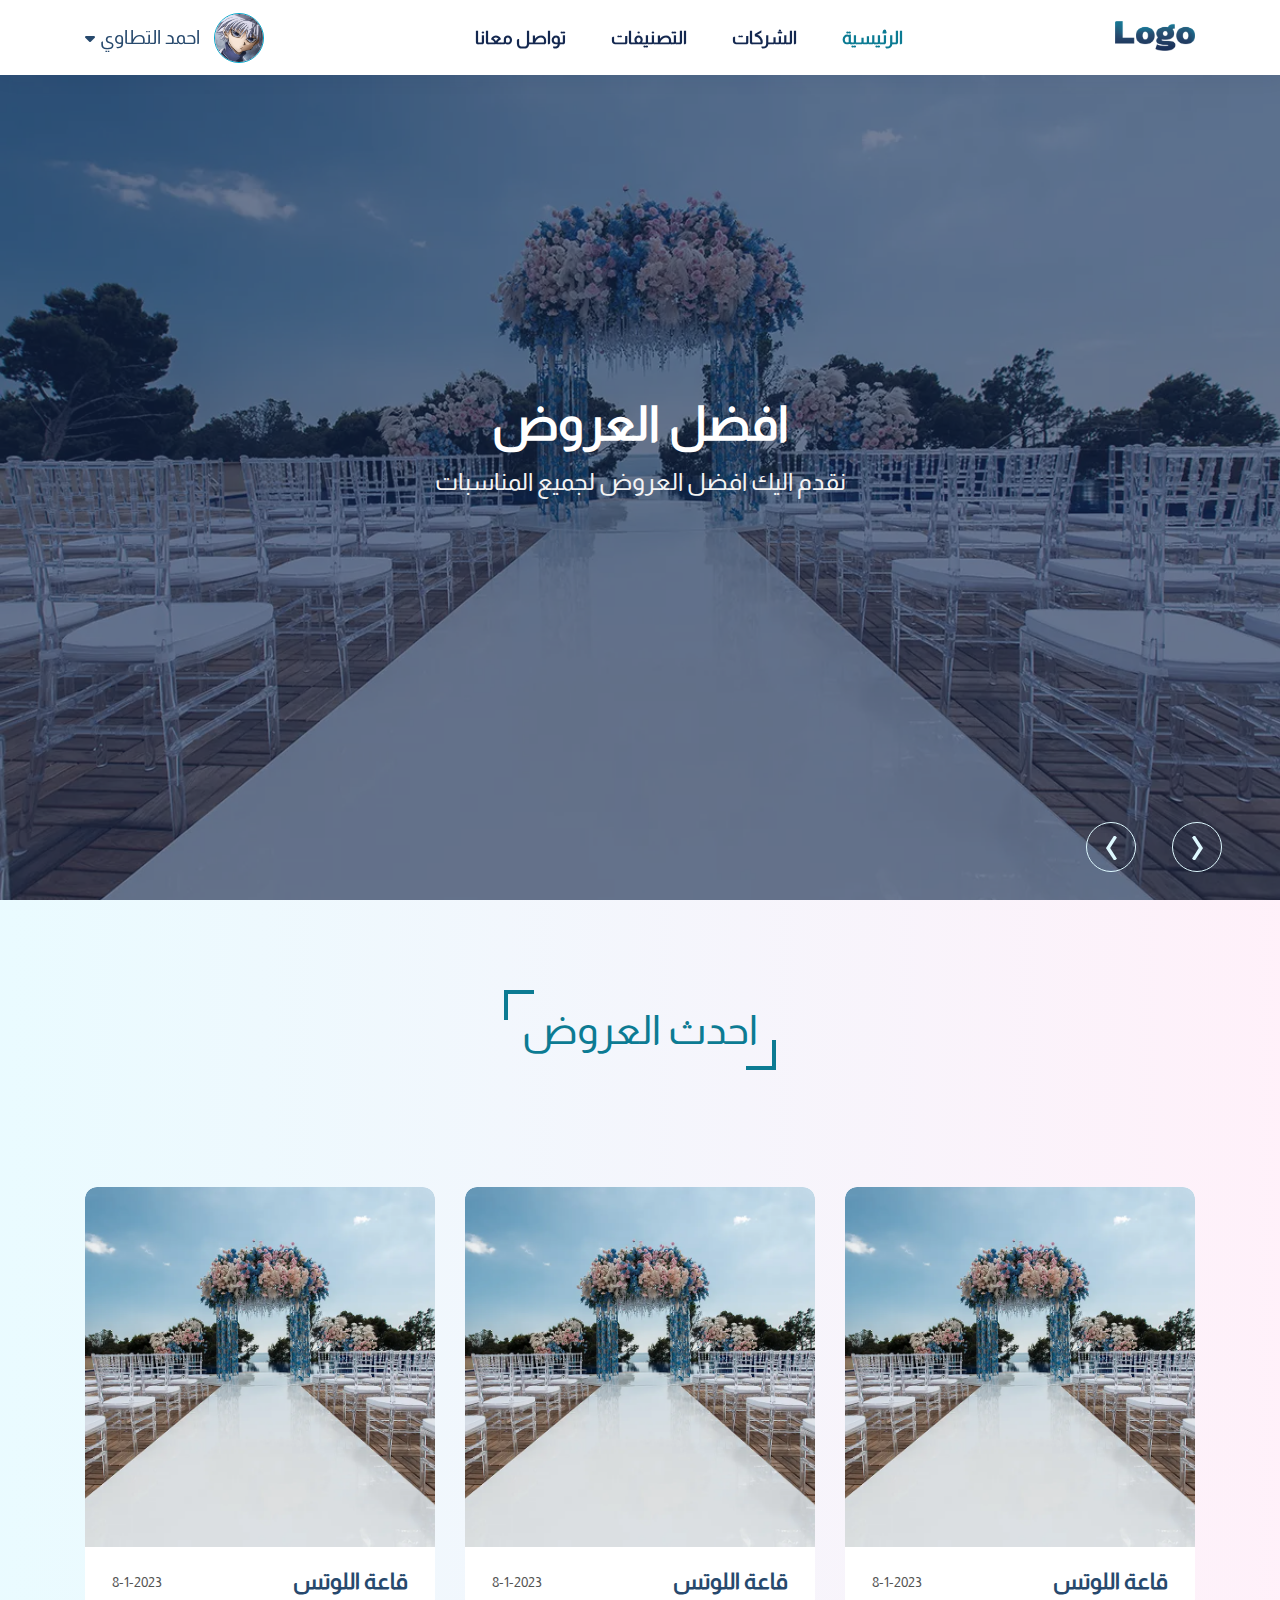
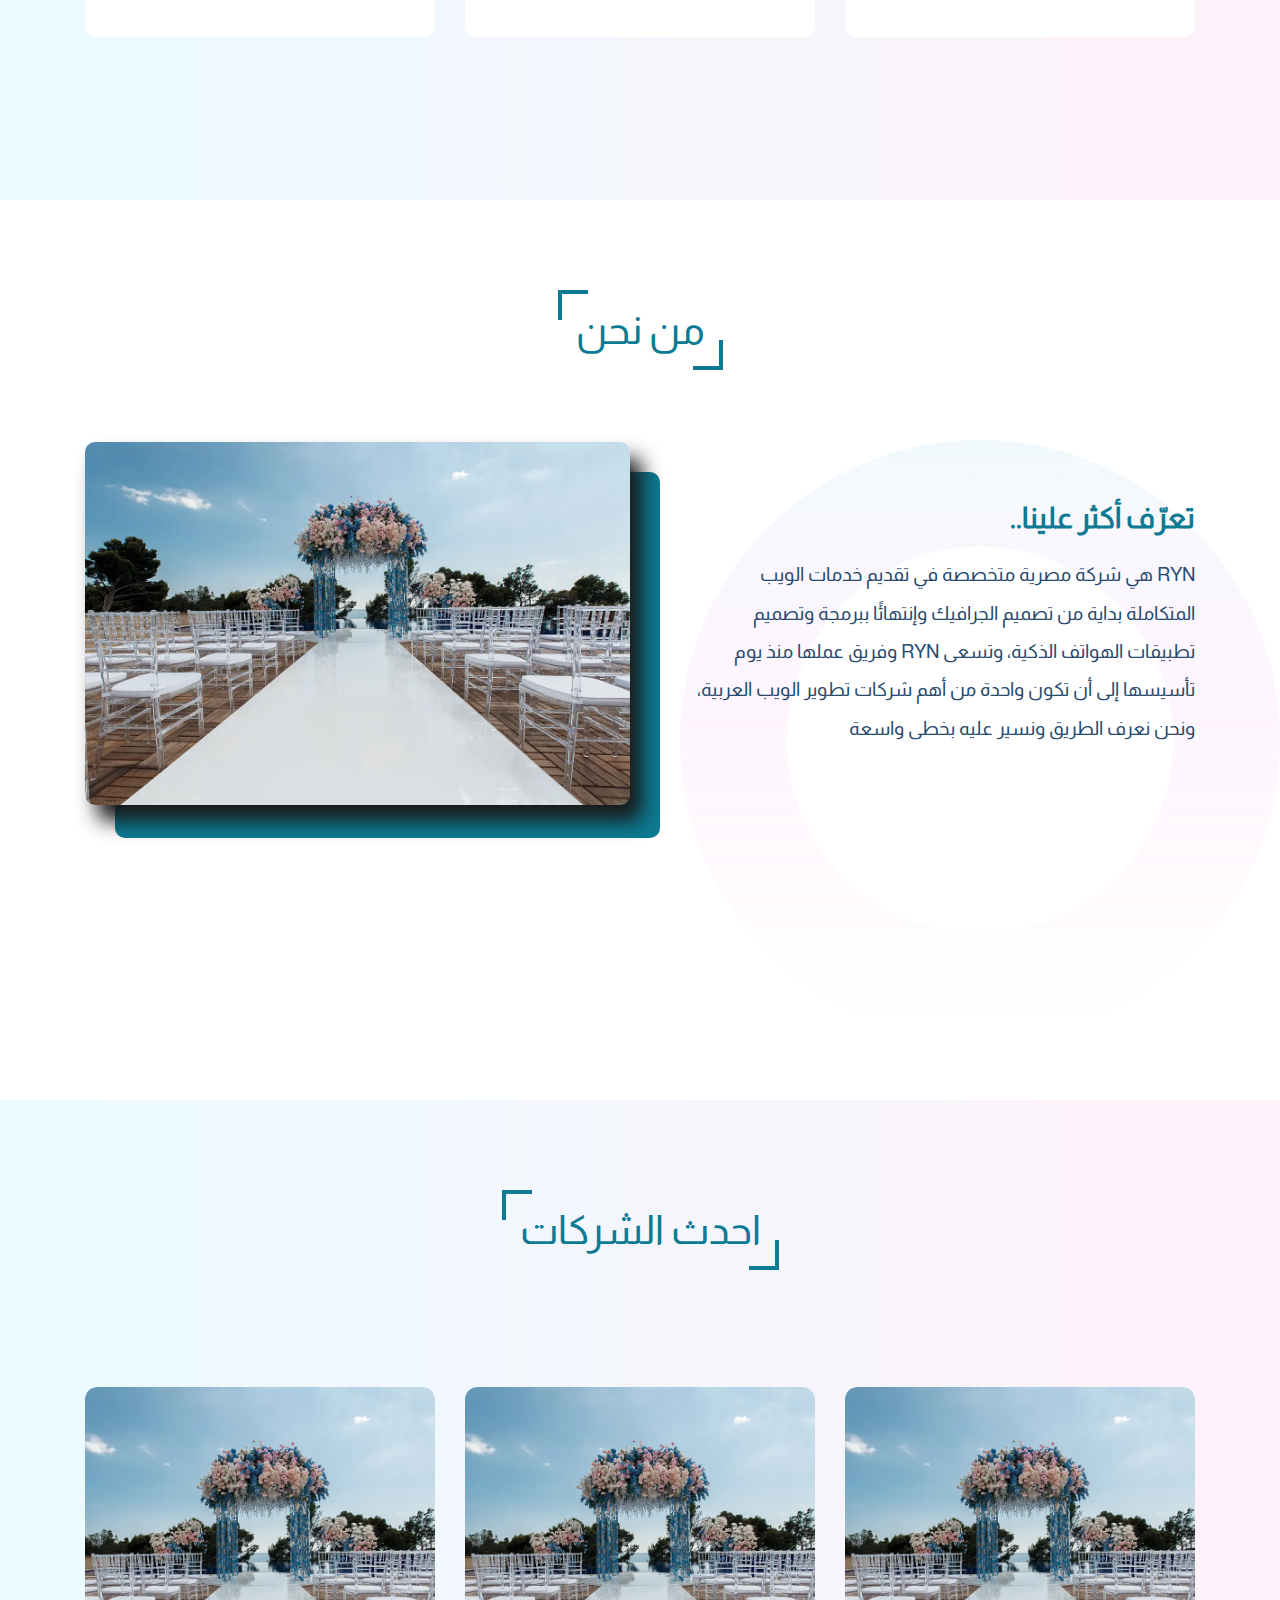
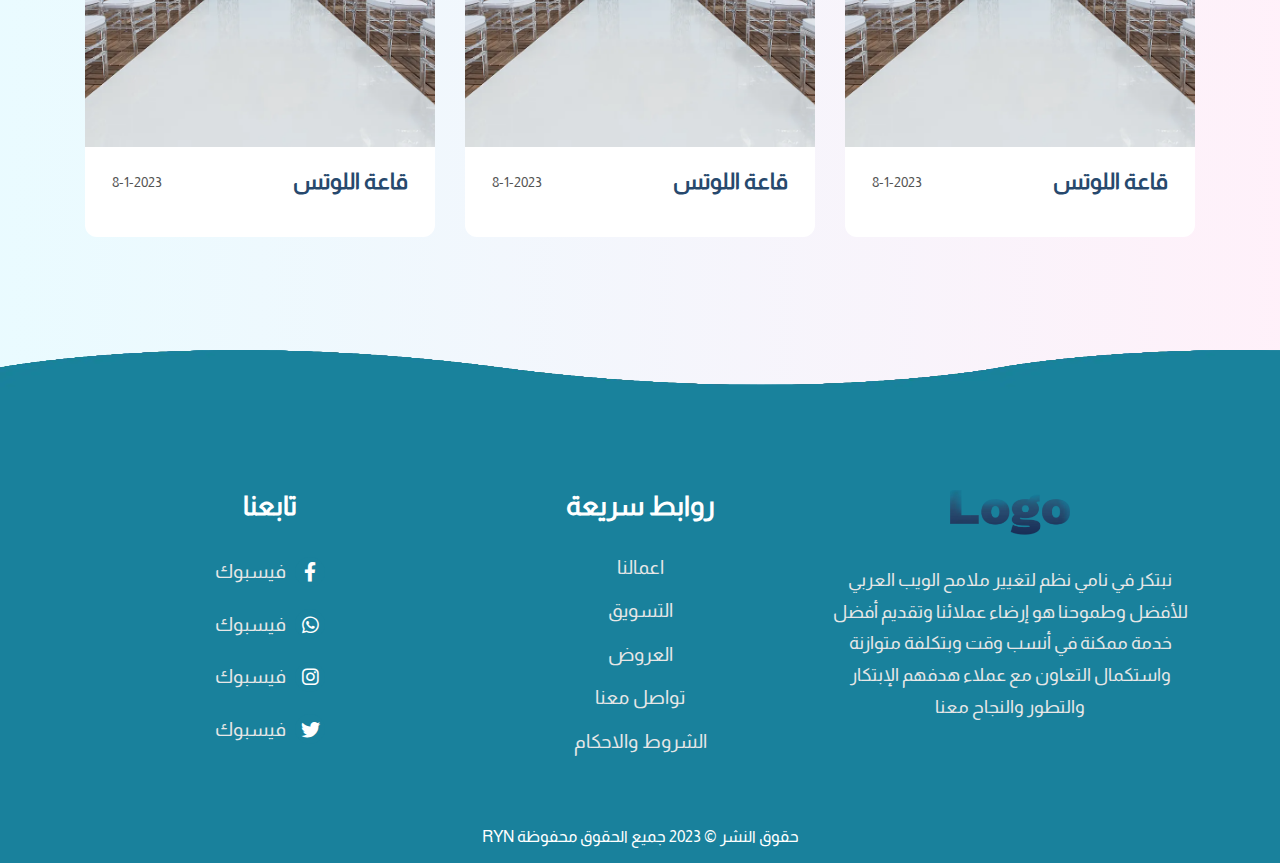
==== commit 6fd78a38: "ahmed" ====
--- a/index.html
+++ b/index.html
@@ -1 +1 @@
-<!DOCTYPE html><html lang="ar"><head><meta charset="UTF-8"><meta http-equiv="X-UA-Compatible" content="IE=edge"><meta name="viewport" content="width=device-width, initial-scale=1"><meta name="description" content="Information Technology"><title>website-s</title><link rel="icon" href="assets/img/logo.webp" type="image/png"><link rel="stylesheet" href="css/style.css"><link rel="stylesheet" href="css/plugins.css"></head></html><body><header> <div class="container"> <nav class="normal"><a class="logo" href="#!"><img src="assets/img/logo.webp" alt="logo"></a><ul class="nav-links"> <li><a class="active" href="#!">الرئيسية </a></li><li><a href="#!">من نحن </a></li><li><a href="#!">المنتجات </a></li><li><a href="#!">تواصل معانا </a></li></ul><div class="user-after-login"> <div class="user-img"> <img src="assets/img/model-3.webp" alt="user-img"></div><p class="user-name"> احمد التطاوي<i class="fa-solid fa-caret-down"></i></p><div class="drop-down"> <ul> <li><a href="#!"> <i class="fa-light fa-sliders"></i>إعدادات </a></li><li><a href="#!"> <i class="fa-light fa-circle-info"></i>مساعدة </a></li><li><a href="#!"> <i class="fa-light fa-arrow-right-from-bracket"></i>تسجيل الخروج </a></li></ul></div></div></nav></div><div class="container-full"> <nav class="responsive"><div class="icon-menu"> <span> </span><span> </span><span> </span></div><a class="logo" href="#!"><img src="assets/img/logo.webp" alt="logo"></a><div class="user-after-login"> <div class="user-img"> <img src="assets/img/model-3.webp" alt="user-img"></div><div class="drop-down"> <ul> <li><a href="#!"> <i class="fa-light fa-sliders"></i>إعدادات </a></li><li><a href="#!"> <i class="fa-light fa-circle-info"></i>مساعدة </a></li><li><a href="#!"> <i class="fa-light fa-arrow-right-from-bracket"></i>تسجيل الخروج</a></li></ul></div></div><div class="links-res"> <ul> <li><a class="active" href="#!">الرئيسية </a></li><li><a href="#!">من نحن </a></li><li><a href="#!">المنتجات </a></li><li><a href="#!">تواصل معانا</a></li></ul></div></nav></div></header><section class="home-banner"> <div class="owl-carousel owl-theme owl-loaded banner-slider"><div class="owl-stage-outer"><div class="owl-stage"><div class="owl-item"><div class="img-slider"> <img src="assets/img/banner-1.webp" alt="banner-1"></div><div class="banner-details"> <h2>افضل العروض </h2><p> نقدم اليك افضل العروض لجميع المناسبات </p></div></div><div class="owl-item"><div class="img-slider"> <img src="assets/img/banner-1.webp" alt="banner-1"></div><div class="banner-details"> <h2>افضل العروض </h2><p> نقدم اليك افضل العروض لجميع المناسبات </p></div></div><div class="owl-item"><div class="img-slider"> <img src="assets/img/banner-1.webp" alt="banner-1"></div><div class="banner-details"><h2>افضل العروض </h2><p> نقدم اليك افضل العروض لجميع المناسبات </p></div></div><div class="owl-item"><div class="img-slider"> <img src="assets/img/banner-1.webp" alt="banner-1"></div><div class="banner-details"> <h2>افضل العروض </h2><p> نقدم اليك افضل العروض لجميع المناسبات </p></div></div></div></div></div></section><section class="home-offer"> <div class="container"> <div class="main-heading"> <p class="title">احدث العروض</p></div><div class="owl-carousel owl-theme owl-loaded offer-slider"><div class="owl-stage-outer"><div class="owl-stage"><div class="owl-item"><div class="card"> <div class="card-img"> <img src="assets/img/banner-1.webp" alt="offer-img"><div class="icon-contact"><a href="#!"> <i class="fa-brands fa-whatsapp"></i></a><a href="#!"> <i class="fa-solid fa-phone"></i></a></div></div><div class="details-card"> <p class="name-company"> <a href="#!"> قاعة اللوتس </a></p><p class="data">8-1-2023</p></div></div></div></div></div></div></div></section><section class="home-about"> <div class="container"> <div class="main-heading"> <p class="title"> من نحن</p></div><div class="row gap-1"><div class="col-6-md col-12-sm"><div class="box"> <p class="tittle">تعرّف أكثر علينا..</p><p class="des"> RYN هي شركة مصرية متخصصة في تقديم خدمات الويب المتكاملة بداية من تصميم الجرافيك وإنتهائًا ببرمجة وتصميم تطبيقات الهواتف الذكية، وتسعى RYN وفريق عملها منذ يوم تأسيسها إلى أن تكون واحدة من أهم شركات تطوير الويب العربية، ونحن نعرف الطريق ونسير عليه بخطى واسعة</p></div></div><div class="col-6-md col-12-sm"><div class="img-about"> <img src="assets/img/banner-1.webp" alt="img-about"></div></div></div></div><div class="img-animation"> <img src="assets/img/circle.webp" alt="animation"></div></section><section class="home-offer"> <div class="container"> <div class="main-heading"> <p class="title">احدث الشركات</p></div><div class="owl-carousel owl-theme owl-loaded offer-company"><div class="owl-stage-outer"><div class="owl-stage"><div class="owl-item"><div class="card"> <div class="card-img"> <img src="assets/img/banner-1.webp" alt="offer-img"><div class="icon-contact"><a href="#!"> <i class="fa-brands fa-whatsapp"></i></a><a href="#!"> <i class="fa-solid fa-phone"></i></a></div></div><div class="details-card"> <p class="name-company"> <a href="#!"> قاعة اللوتس </a></p><p class="data">8-1-2023</p></div></div></div></div></div></div></div></section><footer> <div class="wave wave-1"></div><div class="wave wave-2"></div><div class="wave wave-3"></div><div class="wave wave-4"></div><div class="container"> <div class="row"> <div class="col-4-lg col-6-md col-12-sm"><div class="about_notes"> <div class="img_footer"> <img src="assets/img/logo.webp" alt="logo"></div><p class="des">نبتكر في نامي نظم لتغيير ملامح الويب العربي للأفضل وطموحنا هو إرضاء عملائنا وتقديم أفضل خدمة ممكنة في أنسب وقت وبتكلفة متوازنة واستكمال التعاون مع عملاء هدفهم الإبتكار والتطور والنجاح معنا</p></div></div><div class="col-4-lg col-6-md col-12-sm"><div class="important_links"> <p class="head">روابط سريعة</p><ul> <li><a href="#!">اعمالنا</a></li><li><a href="#!">التسويق</a></li><li><a href="#!">العروض</a></li><li><a href="ContactUs.html">تواصل معنا</a></li><li><a href="#!">الشروط والاحكام</a></li></ul></div></div><div class="col-4-lg col-6-md col-12-sm"><div class="follow"> <p class="head">تابعنا</p><ul> <li> <a class="links" href="#!"> <i class="fa-brands fa-facebook-f"></i>فيسبوك</a></li><li> <a class="links" href="#!"> <i class="fa-brands fa-whatsapp"></i>فيسبوك</a></li><li> <a class="links" href="#!"> <i class="fa-brands fa-instagram"></i>فيسبوك</a></li><li> <a class="links" href="#!"> <i class="fa-brands fa-twitter"></i>فيسبوك</a></li></ul></div></div></div><p class="copy_right">حقوق النشر © 2023 جميع الحقوق محفوظة <a href="#!">RYN </a></p></div></footer><script src="js/plugins.js"></script></body>+<!DOCTYPE html><html lang="ar"><head><meta charset="UTF-8"><meta http-equiv="X-UA-Compatible" content="IE=edge"><meta name="viewport" content="width=device-width, initial-scale=1"><meta name="description" content="Information Technology"><title>website-s</title><link rel="icon" href="assets/img/logo.webp" type="image/png"><link rel="stylesheet" href="css/style.css"><link rel="stylesheet" href="css/plugins.css"></head></html><body><header> <div class="container"> <nav class="normal"><a class="logo" href="index.html"><img src="assets/img/logo.webp" alt="logo"></a><ul class="nav-links"> <li><a class="active" href="index.html">الرئيسية </a></li><li><a href="company.html">الشركات  </a></li><li><a href="#!">التصنيفات  </a></li><li><a href="ContactUs.html">تواصل معانا </a></li></ul><div class="user-after-login"> <div class="user-img"> <img src="assets/img/model-3.webp" alt="user-img"></div><p class="user-name"> احمد التطاوي<i class="fa-solid fa-caret-down"></i></p><div class="drop-down"> <ul> <li><a href="#!"> <i class="fa-light fa-sliders"></i>إعدادات </a></li><li><a href="#!"> <i class="fa-light fa-circle-info"></i>مساعدة </a></li><li><a href="#!"> <i class="fa-light fa-arrow-right-from-bracket"></i>تسجيل الخروج </a></li></ul></div></div></nav></div><div class="container-full"> <nav class="responsive"><div class="icon-menu"> <span> </span><span> </span><span> </span></div><a class="logo" href="#!"><img src="assets/img/logo.webp" alt="logo"></a><div class="user-after-login"> <div class="user-img"> <img src="assets/img/model-3.webp" alt="user-img"></div><div class="drop-down"> <ul> <li><a href="#!"> <i class="fa-light fa-sliders"></i>إعدادات </a></li><li><a href="#!"> <i class="fa-light fa-circle-info"></i>مساعدة </a></li><li><a href="#!"> <i class="fa-light fa-arrow-right-from-bracket"></i>تسجيل الخروج</a></li></ul></div></div><div class="links-res"> <ul> <li><a class="active" href="index.html">الرئيسية </a></li><li><a href="company.html">الشركات  </a></li><li><a href="#!">التصنيفات  </a></li><li><a href="ContactUs.html">تواصل معانا</a></li></ul></div></nav></div></header><section class="home-banner"> <div class="owl-carousel owl-theme owl-loaded banner-slider"><div class="owl-stage-outer"><div class="owl-stage"><div class="owl-item"><div class="img-slider"> <img src="assets/img/banner-1.webp" alt="banner-1"></div><div class="banner-details"> <h2>افضل العروض </h2><p> نقدم اليك افضل العروض لجميع المناسبات </p></div></div><div class="owl-item"><div class="img-slider"> <img src="assets/img/banner-1.webp" alt="banner-1"></div><div class="banner-details"> <h2>افضل العروض </h2><p> نقدم اليك افضل العروض لجميع المناسبات </p></div></div><div class="owl-item"><div class="img-slider"> <img src="assets/img/banner-1.webp" alt="banner-1"></div><div class="banner-details"><h2>افضل العروض </h2><p> نقدم اليك افضل العروض لجميع المناسبات </p></div></div><div class="owl-item"><div class="img-slider"> <img src="assets/img/banner-1.webp" alt="banner-1"></div><div class="banner-details"> <h2>افضل العروض </h2><p> نقدم اليك افضل العروض لجميع المناسبات </p></div></div></div></div></div></section><section class="home-offer"> <div class="container"> <div class="main-heading"> <p class="title">احدث العروض</p></div><div class="owl-carousel owl-theme owl-loaded offer-slider"><div class="owl-stage-outer"><div class="owl-stage"><div class="owl-item"><div class="card"> <div class="card-img"> <img src="assets/img/banner-1.webp" alt="offer-img"><div class="icon-contact"><a href="#!"> <i class="fa-brands fa-whatsapp"></i></a><a href="#!"> <i class="fa-solid fa-phone"></i></a></div></div><div class="details-card"> <p class="name-company"> <a href="#!"> قاعة اللوتس </a></p><p class="data">8-1-2023</p></div></div></div></div></div></div></div></section><section class="home-about"> <div class="container"> <div class="main-heading"> <p class="title"> من نحن</p></div><div class="row gap-1"><div class="col-6-md col-12-sm"><div class="box"> <p class="tittle">تعرّف أكثر علينا..</p><p class="des"> RYN هي شركة مصرية متخصصة في تقديم خدمات الويب المتكاملة بداية من تصميم الجرافيك وإنتهائًا ببرمجة وتصميم تطبيقات الهواتف الذكية، وتسعى RYN وفريق عملها منذ يوم تأسيسها إلى أن تكون واحدة من أهم شركات تطوير الويب العربية، ونحن نعرف الطريق ونسير عليه بخطى واسعة</p></div></div><div class="col-6-md col-12-sm"><div class="img-about"> <img src="assets/img/banner-1.webp" alt="img-about"></div></div></div></div><div class="img-animation"> <img src="assets/img/circle.webp" alt="animation"></div></section><section class="home-offer"> <div class="container"> <div class="main-heading"> <p class="title">احدث الشركات</p></div><div class="owl-carousel owl-theme owl-loaded offer-company"><div class="owl-stage-outer"><div class="owl-stage"><div class="owl-item"><div class="card"> <div class="card-img"> <img src="assets/img/banner-1.webp" alt="offer-img"><div class="icon-contact"><a href="#!"> <i class="fa-brands fa-whatsapp"></i></a><a href="#!"> <i class="fa-solid fa-phone"></i></a></div></div><div class="details-card"> <p class="name-company"> <a href="#!"> قاعة اللوتس </a></p><p class="data">8-1-2023</p></div></div></div></div></div></div></div></section><footer> <div class="wave wave-1"></div><div class="wave wave-2"></div><div class="wave wave-3"></div><div class="wave wave-4"></div><div class="container"> <div class="row"> <div class="col-4-lg col-6-md col-12-sm"><div class="about_notes"> <div class="img_footer"> <img src="assets/img/logo.webp" alt="logo"></div><p class="des">نبتكر في نامي نظم لتغيير ملامح الويب العربي للأفضل وطموحنا هو إرضاء عملائنا وتقديم أفضل خدمة ممكنة في أنسب وقت وبتكلفة متوازنة واستكمال التعاون مع عملاء هدفهم الإبتكار والتطور والنجاح معنا</p></div></div><div class="col-4-lg col-6-md col-12-sm"><div class="important_links"> <p class="head">روابط سريعة</p><ul> <li><a href="#!">اعمالنا</a></li><li><a href="#!">التسويق</a></li><li><a href="#!">العروض</a></li><li><a href="ContactUs.html">تواصل معنا</a></li><li><a href="#!">الشروط والاحكام</a></li></ul></div></div><div class="col-4-lg col-6-md col-12-sm"><div class="follow"> <p class="head">تابعنا</p><ul> <li> <a class="links" href="#!"> <i class="fa-brands fa-facebook-f"></i>فيسبوك</a></li><li> <a class="links" href="#!"> <i class="fa-brands fa-whatsapp"></i>فيسبوك</a></li><li> <a class="links" href="#!"> <i class="fa-brands fa-instagram"></i>فيسبوك</a></li><li> <a class="links" href="#!"> <i class="fa-brands fa-twitter"></i>فيسبوك</a></li></ul></div></div></div><p class="copy_right">حقوق النشر © 2023 جميع الحقوق محفوظة <a href="#!">RYN </a></p></div></footer><script src="js/plugins.js"></script></body>--- a/css/style.css
+++ b/css/style.css
@@ -1 +1 @@
-.row{display:-webkit-box;display:-ms-flexbox;display:flex;-webkit-box-align:center;-ms-flex-align:center;align-items:center;-ms-flex-wrap:wrap;flex-wrap:wrap}.gap-1>*{padding-left:10px;padding-right:10px}.gap-1{margin-left:-10px;margin-right:-10px}@media (min-width:567px){.col-12-sm{-webkit-box-sizing:border-box;box-sizing:border-box;-webkit-box-flex:0;-ms-flex-positive:0;flex-grow:0;width:100%}}@media (min-width:768px){.col-6-md{-webkit-box-sizing:border-box;box-sizing:border-box;-webkit-box-flex:0;-ms-flex-positive:0;flex-grow:0;width:50%}}@media (min-width:992px){.col-4-lg{-webkit-box-sizing:border-box;box-sizing:border-box;-webkit-box-flex:0;-ms-flex-positive:0;flex-grow:0;width:33.3333333333%}}@media (max-width:567px){.col-12-sm{-webkit-box-sizing:border-box;box-sizing:border-box;-webkit-box-flex:0;-ms-flex-positive:0;flex-grow:0;width:100%}}.container-full{max-width:100%;margin:0 auto;padding:0 15px}.container{max-width:1200px;margin:0 auto;padding:0 15px}@media (max-width:767px){.container{padding:0 15px}}@media (min-width:567px){.container{max-width:540px}}@media (min-width:768px){.container{max-width:720px}}@media (min-width:992px){.container{max-width:960px}}@media (min-width:1200px){.container{max-width:1140px}}@media (min-width:1400px){.container{max-width:1320px}}*,::after,::before{-webkit-box-sizing:border-box;box-sizing:border-box}*{font-size:inherit;margin:0;padding:0;font-family:Almarai;direction:rtl}@font-face{src:url(../assets/webfonts/Almarai-Regular.woff2),url(../assets/webfonts/Almarai-Bold.woff2);font-family:Almarai;font-display:swap}body{background-color:#fff}ul li{list-style:none}a{text-decoration:none;display:inline-block}button{height:unset}header .responsive .icon-menu{width:50px;height:50px;position:relative;background-color:transparent;border:0;display:-webkit-box;display:-ms-flexbox;display:flex;-webkit-box-align:center;-ms-flex-align:center;align-items:center;-webkit-box-pack:center;-ms-flex-pack:center;justify-content:center;cursor:pointer;overflow:hidden}header .responsive .icon-menu span{position:absolute;height:4px;width:40px;background-color:#27496d;border-radius:50px;-webkit-transition:.2s linear;transition:.2s linear}header .responsive .icon-menu span:nth-child(1){top:10px}header .responsive .icon-menu span:nth-child(2){top:20px}header .responsive .icon-menu span:nth-child(3){top:30px}header .responsive .active.icon-menu span:nth-child(1){top:50%;-webkit-transform:rotate(45deg);transform:rotate(45deg)}header .responsive .active.icon-menu span:nth-child(2){top:20px;-webkit-transform:translateX(50px);transform:translateX(50px);opacity:0}header .responsive .active.icon-menu span:nth-child(3){top:50%;-webkit-transform:rotate(315deg);transform:rotate(315deg)}header .normal .user-after-login .drop-down,header .responsive .drop-down{position:absolute;left:-15px;top:7.5vh;background-color:#fff;-webkit-box-shadow:0 0 10px rgba(20,40,80,.1);box-shadow:0 0 10px rgba(20,40,80,.1);height:21vh;width:150px;border-radius:5px;display:none}header .normal .user-after-login .drop-down ul,header .responsive .drop-down ul{padding:3vh 1.5vh}header .normal .user-after-login .drop-down ul li,header .responsive .drop-down ul li{padding-bottom:3vh}header .normal .user-after-login .drop-down ul li a,header .responsive .drop-down ul li a{font-size:1rem;color:#27496d;-webkit-transition:.3s ease-out;transition:.3s ease-out}header .normal .user-after-login .drop-down ul li a i,header .responsive .drop-down ul li a i{padding-left:1vh}header .normal .user-after-login .drop-down ul li a:hover,header .responsive .drop-down ul li a:hover{color:#00a8cc;-webkit-transform:translateX(-10px);transform:translateX(-10px)}header{width:100%;-webkit-box-shadow:0 0 1.25rem rgba(20,40,80,.1);box-shadow:0 0 1.25rem rgba(20,40,80,.1);z-index:1024;position:relative;background-color:#fff}header.scroll{position:fixed;-webkit-animation:sticky .5s linear;animation:sticky .5s linear;top:0;-webkit-box-shadow:0 0 1.25rem rgba(20,40,80,.15);box-shadow:0 0 1.25rem rgba(20,40,80,.15)}header .normal{display:-webkit-box;display:-ms-flexbox;display:flex;-webkit-box-align:center;-ms-flex-align:center;align-items:center;-webkit-box-pack:justify;-ms-flex-pack:justify;justify-content:space-between;padding:12px 0}@media (max-width:768px){header .normal{display:none}}header .normal.scroll{padding:8px 0}header .normal.scroll .logo img{width:60px}header .normal .logo img{width:80px;height:48px;-o-object-fit:contain;object-fit:contain}header .normal .nav-links{display:-webkit-box;display:-ms-flexbox;display:flex;-webkit-box-align:center;-ms-flex-align:center;align-items:center}header .normal .nav-links li{padding-right:5vh}header .normal .nav-links li:nth-child(1){padding-right:0}header .normal .nav-links li a{font-size:1.1rem;color:#142850;-webkit-transition:.3s ease-out;transition:.3s ease-out;font-weight:800}header .normal .nav-links li a:hover{color:#0c7b93}header .normal .nav-links li a.active{color:#0c7b93}header .normal .user-after-login{display:-webkit-box;display:-ms-flexbox;display:flex;-webkit-box-align:center;-ms-flex-align:center;align-items:center;position:relative}header .normal .user-after-login .user-img{width:50px;height:50px}header .normal .user-after-login .user-img img{width:100%;height:100%;-o-object-fit:contain;object-fit:contain;border-radius:50%;border:1px solid #00a8cc}header .normal .user-after-login .user-name{font-size:1.2rem;padding-right:1.5vh;color:#27496d;cursor:pointer;position:relative}header .normal .user-after-login .user-name i{font-size:1rem;padding-right:5px;-webkit-transition:.3s ease-out;transition:.3s ease-out}header .normal .user-after-login .user-name i.flip{-webkit-transform:rotate(180deg);transform:rotate(180deg);color:#0c7b93;padding-left:5px;padding-right:0}header .responsive{display:-webkit-box;display:-ms-flexbox;display:flex;-webkit-box-align:center;-ms-flex-align:center;align-items:center;-webkit-box-pack:justify;-ms-flex-pack:justify;justify-content:space-between;padding:12px 0}@media (min-width:768px){header .responsive{display:none}}header .responsive .user-after-login{position:relative}header .responsive .logo img{width:70px;height:48px;-o-object-fit:contain;object-fit:contain}header .responsive .user-img{border-radius:50%;cursor:pointer;width:50px;height:50px;position:relative}header .responsive .user-img img{width:100%;height:100%;-o-object-fit:cover;object-fit:cover;border:1px solid #0c7b93;border-radius:50%}header .responsive .drop-down{top:8.5vh;left:0}header .responsive .drop-down::before{content:"";border:8px solid transparent;position:absolute;top:-16px;left:15px;border-bottom-color:#0c7b93}header .responsive .links-res{background-color:#f4f4f4;width:100%;height:35vh;position:absolute;top:74px;right:0;-webkit-box-shadow:0 10px 15px rgba(38,38,38,.1);box-shadow:0 10px 15px rgba(38,38,38,.1);display:none}header .responsive .links-res ul{padding:3vh 5vh}header .responsive .links-res ul li{padding-top:4vh}header .responsive .links-res ul li a{font-size:1.2rem;color:#27496d;-webkit-transition:.3s ease-out;transition:.3s ease-out}header .responsive .links-res ul li a:hover{color:#00a8cc;-webkit-transform:translateX(-15px);transform:translateX(-15px)}@-webkit-keyframes sticky{0%{top:-100px}100%{top:0}}@keyframes sticky{0%{top:-100px}100%{top:0}}.home-banner{height:calc(100vh - 75.2px);overflow:hidden}.home-banner .owl-carousel{height:100%;position:relative}.home-banner .owl-carousel .owl-stage-outer{height:100%}.home-banner .owl-carousel .owl-stage-outer .owl-stage{height:100%}.home-banner .owl-carousel .owl-stage-outer .owl-stage .owl-item{height:100%;position:relative}.home-banner .owl-carousel .owl-stage-outer .owl-stage .owl-item.prev{position:relative}.home-banner .owl-carousel .owl-stage-outer .owl-stage .owl-item.prev::before{content:"";position:absolute;top:0;left:0;background:rgba(255,255,255,.4);width:100%;height:100%;z-index:9;right:-100%;width:100%;-webkit-animation:overlay-next 1s ease-in-out forwards;animation:overlay-next 1s ease-in-out forwards}.home-banner .owl-carousel .owl-stage-outer .owl-stage .owl-item.next{position:relative}.home-banner .owl-carousel .owl-stage-outer .owl-stage .owl-item.next::before{content:"";position:absolute;top:0;left:0;background:rgba(255,255,255,.4);width:100%;height:100%;z-index:9;left:-100%;-webkit-animation:overlay 1s ease-in-out forwards;animation:overlay 1s ease-in-out forwards}.home-banner .owl-carousel .owl-stage-outer .owl-stage .owl-item .img-slider{width:100%;height:100%;position:relative}.home-banner .owl-carousel .owl-stage-outer .owl-stage .owl-item .img-slider::before{content:"";position:absolute;top:0;left:0;background:rgba(20,40,80,.6);width:100%;height:100%}.home-banner .owl-carousel .owl-stage-outer .owl-stage .owl-item .img-slider img{width:100%;height:100%;-o-object-fit:cover;object-fit:cover}.home-banner .owl-carousel .owl-stage-outer .owl-stage .owl-item .banner-details{position:absolute;top:45%;left:50%;-webkit-transform:translate(-50%,-50%);transform:translate(-50%,-50%);text-align:center;z-index:10}.home-banner .owl-carousel .owl-stage-outer .owl-stage .owl-item .banner-details h2{font-size:3rem;padding-bottom:2vh;color:#fff}@media (max-width:580px){.home-banner .owl-carousel .owl-stage-outer .owl-stage .owl-item .banner-details h2{font-size:2rem}}.home-banner .owl-carousel .owl-stage-outer .owl-stage .owl-item .banner-details p{font-size:1.5rem;color:#f4f4f4}@media (max-width:580px){.home-banner .owl-carousel .owl-stage-outer .owl-stage .owl-item .banner-details p{font-size:1rem}}.home-banner .owl-carousel .owl-nav{position:absolute;bottom:10px;right:40px;background-color:transparent;display:-webkit-box;display:-ms-flexbox;display:flex;-webkit-box-align:center;-ms-flex-align:center;align-items:center}.home-banner .owl-carousel .owl-nav button.owl-next,.home-banner .owl-carousel .owl-nav button.owl-prev{font-size:3.5rem;color:#dff9ff;height:50px;width:50px;border-radius:50%;background-color:transparent;border:1px solid #dff9ff;display:-webkit-box;display:-ms-flexbox;display:flex;-webkit-box-align:center;-ms-flex-align:center;align-items:center;-webkit-box-pack:center;-ms-flex-pack:center;justify-content:center;margin:2vh 2vh;-webkit-transition:.3s ease-out;transition:.3s ease-out}.home-banner .owl-carousel .owl-nav button.owl-next:hover,.home-banner .owl-carousel .owl-nav button.owl-prev:hover{background-color:#00d0ff;border:1px solid #00d0ff;color:#fff}.home-banner .owl-carousel .owl-nav button.owl-next span,.home-banner .owl-carousel .owl-nav button.owl-prev span{padding-bottom:7px}@-webkit-keyframes overlay{0%{left:-100%}100%{left:0;opacity:0}}@keyframes overlay{0%{left:-100%}100%{left:0;opacity:0}}@-webkit-keyframes overlay-next{0%{right:-100%}100%{right:0;opacity:0}}@keyframes overlay-next{0%{right:-100%}100%{right:0;opacity:0}}@-webkit-keyframes fadeDown{0%{top:-80%;opacity:0}50%{top:40%;opacity:.8;-webkit-transform:scale(1.2) translate(-50%,-50%);transform:scale(1.2) translate(-50%,-50%)}100%{top:32%;opacity:1;-webkit-transform:scale(1) translate(-50%,-50%);transform:scale(1) translate(-50%,-50%)}}@keyframes fadeDown{0%{top:-80%;opacity:0}50%{top:40%;opacity:.8;-webkit-transform:scale(1.2) translate(-50%,-50%);transform:scale(1.2) translate(-50%,-50%)}100%{top:32%;opacity:1;-webkit-transform:scale(1) translate(-50%,-50%);transform:scale(1) translate(-50%,-50%)}}.home-offer{width:100%;min-height:100vh;padding-top:10vh;background:-webkit-gradient(linear,left top,right top,from(hsla(191deg,100%,93%,.6)),to(hsla(323deg,100%,93%,.4)));background:linear-gradient(90deg,hsla(191deg,100%,93%,.6) 0,hsla(323deg,100%,93%,.4) 100%)}.home-offer .owl-stage-outer{padding:5vh 0}.home-offer .card{background-color:#fff;border-radius:12px;min-height:50vh;-webkit-transition:.3s ease-out;transition:.3s ease-out;position:relative}.home-offer .card:hover{-webkit-box-shadow:0 0 10px rgba(20,40,80,.3);box-shadow:0 0 10px rgba(20,40,80,.3)}.home-offer .card:hover .card-img img{-webkit-transform:scale(1.2);transform:scale(1.2)}.home-offer .card:hover .card-img .icon-contact{top:0}.home-offer .card:hover .details-card .name-company a{color:#00a8cc}.home-offer .card .card-img{width:100%;height:40vh;border-top-left-radius:12px;border-top-right-radius:12px;overflow:hidden;position:relative}.home-offer .card .card-img img{width:100%;height:100%;-o-object-fit:cover;object-fit:cover;border-top-left-radius:12px;border-top-right-radius:12px;-webkit-transition:3s ease-in-out;transition:3s ease-in-out}.home-offer .card .card-img .icon-contact{position:absolute;top:-100%;left:50%;-webkit-transform:translateX(-50%);transform:translateX(-50%);background-color:rgba(0,168,204,.5);z-index:10;width:100%;height:100%;display:-webkit-box;display:-ms-flexbox;display:flex;-webkit-box-align:center;-ms-flex-align:center;align-items:center;-webkit-box-pack:center;-ms-flex-pack:center;justify-content:center;-webkit-transition:.3s ease-out;transition:.3s ease-out}.home-offer .card .card-img .icon-contact a{position:relative}.home-offer .card .card-img .icon-contact a:nth-child(2){margin-right:5vh}.home-offer .card .card-img .icon-contact a i{font-size:2rem;background-color:#ededed;width:55px;height:55px;border-radius:50%;display:-webkit-box;display:-ms-flexbox;display:flex;-webkit-box-align:center;-ms-flex-align:center;align-items:center;-webkit-box-pack:center;-ms-flex-pack:center;justify-content:center;color:#00a8cc;-webkit-box-shadow:4px 3px 10px rgba(0,0,0,.1) inset,-9px -4px 10px rgba(255,255,255,.5) inset;box-shadow:4px 3px 10px rgba(0,0,0,.1) inset,-9px -4px 10px rgba(255,255,255,.5) inset}.home-offer .card .details-card{padding:2.5vh 3vh 2vh;display:-webkit-box;display:-ms-flexbox;display:flex;-webkit-box-align:center;-ms-flex-align:center;align-items:center;-webkit-box-pack:justify;-ms-flex-pack:justify;justify-content:space-between}.home-offer .card .details-card .name-company{font-size:1.4rem;font-weight:800}.home-offer .card .details-card .name-company a{color:#27496d;-webkit-transition:.3s ease-out;transition:.3s ease-out}.home-offer .card .details-card .data{font-size:.9rem;color:#535353}.main-heading{display:-webkit-box;display:-ms-flexbox;display:flex;-webkit-box-align:center;-ms-flex-align:center;align-items:center;-webkit-box-orient:vertical;-webkit-box-direction:normal;-ms-flex-direction:column;flex-direction:column;-webkit-box-pack:center;-ms-flex-pack:center;justify-content:center;padding-bottom:8vh}.main-heading .title{position:relative;font-size:2.5rem;color:#0c7b93;padding:2vh}.main-heading .title::after,.main-heading .title::before{content:"";position:absolute;width:30px;height:30px}.main-heading .title::before{border-top:4px solid #0c7b93;border-left:4px solid #0c7b93;top:0;left:0}.main-heading .title::after{border-bottom:4px solid #0c7b93;border-right:4px solid #0c7b93;bottom:0;right:0}.home-about{width:100%;min-height:100vh;padding-top:10vh;position:relative}.home-about .img-animation{position:absolute;top:60%;-webkit-transform:translateY(-50%);transform:translateY(-50%);right:0;width:600px;height:600px;z-index:-1}.home-about .img-animation img{width:100%;height:100%;-o-object-fit:contain;object-fit:contain;opacity:.1;-webkit-animation:rotate_360 6s linear infinite;animation:rotate_360 6s linear infinite}.home-about .box{position:relative}.home-about .box .tittle{font-size:1.8rem;color:#0c7b93;padding-bottom:2.5vh;font-weight:800}.home-about .box .des{font-size:1.2rem;color:#27496d;line-height:2;padding-left:5vh}.home-about .img-about{width:100%;height:100%;position:relative}.home-about .img-about::before{content:"";width:100%;height:100%;background-color:#0c7b93;position:absolute;top:30px;left:30px;border-radius:10px}.home-about .img-about img{width:100%;height:100%;-o-object-fit:contain;object-fit:contain;border-radius:10px;position:relative;-webkit-box-shadow:12px 16px 20px #191919;box-shadow:12px 16px 20px #191919}@-webkit-keyframes rotate_360{0%{-webkit-transform:rotate(0);transform:rotate(0)}100%{-webkit-transform:rotate(360deg);transform:rotate(360deg)}}@keyframes rotate_360{0%{-webkit-transform:rotate(0);transform:rotate(0)}100%{-webkit-transform:rotate(360deg);transform:rotate(360deg)}}footer{width:100%;min-height:50vh;padding-top:10vh;background-color:#19819c;position:relative;width:100%;text-align:center}footer .wave{position:absolute;width:100%;top:-50px;left:0;height:50px;background:url(../assets/img/wave.webp);background-size:1000px 50px}footer .wave-1{-webkit-animation:wave_1 5s linear infinite;animation:wave_1 5s linear infinite;z-index:1000;opacity:1;bottom:0}footer .wave-2{-webkit-animation:wave_2 4s linear infinite;animation:wave_2 4s linear infinite;z-index:999;opacity:.8;bottom:10px}footer .wave-3{-webkit-animation:wave_1 3s linear infinite;animation:wave_1 3s linear infinite;z-index:999;opacity:.5;bottom:15px}footer .wave-4{-webkit-animation:wave_2 2s linear infinite;animation:wave_2 2s linear infinite;z-index:999;opacity:.2;bottom:20px}footer .row{-webkit-box-align:start;-ms-flex-align:start;align-items:flex-start}footer .about_notes{position:relative;margin-bottom:2vh}footer .about_notes .img_footer{width:120px;height:auto;padding-bottom:3vh;margin-left:auto;margin-right:auto}footer .about_notes .img_footer img{width:100%;height:100%;-o-object-fit:cover;object-fit:cover}footer .about_notes .des{font-size:1.1rem;font-weight:300;color:#e7e7e7;line-height:1.8;width:400px;max-width:100%}footer .follow,footer .important_links{position:relative;margin-bottom:2vh}footer .follow .head,footer .important_links .head{font-size:1.7rem;color:#fff;padding-bottom:4vh;font-weight:800}footer .follow ul li,footer .important_links ul li{padding-bottom:2.5vh}footer .follow ul li a,footer .important_links ul li a{font-size:1.2rem;color:#e7e7e7;-webkit-transition:.3s ease-out;transition:.3s ease-out}footer .follow ul li a:hover,footer .important_links ul li a:hover{color:#5bb1e6;-webkit-transform:translateX(-5px);transform:translateX(-5px)}footer .follow ul li a i,footer .important_links ul li a i{width:30px;height:30px;border-radius:50%;background-color:#19819c;display:-webkit-box;display:-ms-flexbox;display:flex;-webkit-box-align:center;-ms-flex-align:center;align-items:center;-webkit-box-pack:center;-ms-flex-pack:center;justify-content:center;color:#fff;margin-left:1vh}footer .follow ul li .links,footer .important_links ul li .links{display:-webkit-box;display:-ms-flexbox;display:flex;-webkit-box-align:center;-ms-flex-align:center;align-items:center;-webkit-box-pack:center;-ms-flex-pack:center;justify-content:center}footer .copy_right{padding:4vh 0 2vh;font-size:1rem;color:#fff;font-weight:300}footer .copy_right a{color:#fff;-webkit-transition:.3s ease-out;transition:.3s ease-out}footer .copy_right a:hover{color:#34d7b2}@-webkit-keyframes scale{0%{-webkit-transform:scale(1);transform:scale(1)}50%{-webkit-transform:scale(1.3);transform:scale(1.3)}100%{-webkit-transform:scale(1);transform:scale(1)}}@keyframes scale{0%{-webkit-transform:scale(1);transform:scale(1)}50%{-webkit-transform:scale(1.3);transform:scale(1.3)}100%{-webkit-transform:scale(1);transform:scale(1)}}@-webkit-keyframes wave_1{0%{background-position-x:1000px}100%{background-position-x:0}}@keyframes wave_1{0%{background-position-x:1000px}100%{background-position-x:0}}@-webkit-keyframes wave_2{0%{background-position-x:0}100%{background-position-x:1000px}}@keyframes wave_2{0%{background-position-x:0}100%{background-position-x:1000px}}+.row{display:-webkit-box;display:-ms-flexbox;display:flex;-webkit-box-align:center;-ms-flex-align:center;align-items:center;-ms-flex-wrap:wrap;flex-wrap:wrap}.gap-1>*{padding-left:10px;padding-right:10px}.gap-1{margin-left:-10px;margin-right:-10px}@media (min-width:567px){.col-12-sm{-webkit-box-sizing:border-box;box-sizing:border-box;-webkit-box-flex:0;-ms-flex-positive:0;flex-grow:0;width:100%}}@media (min-width:768px){.col-6-md{-webkit-box-sizing:border-box;box-sizing:border-box;-webkit-box-flex:0;-ms-flex-positive:0;flex-grow:0;width:50%}}@media (min-width:992px){.col-4-lg{-webkit-box-sizing:border-box;box-sizing:border-box;-webkit-box-flex:0;-ms-flex-positive:0;flex-grow:0;width:33.3333333333%}}@media (max-width:567px){.col-12-sm{-webkit-box-sizing:border-box;box-sizing:border-box;-webkit-box-flex:0;-ms-flex-positive:0;flex-grow:0;width:100%}}.container-full{max-width:100%;margin:0 auto;padding:0 15px}.container{max-width:1200px;margin:0 auto;padding:0 15px}@media (max-width:767px){.container{padding:0 15px}}@media (min-width:567px){.container{max-width:540px}}@media (min-width:768px){.container{max-width:720px}}@media (min-width:992px){.container{max-width:960px}}@media (min-width:1200px){.container{max-width:1140px}}@media (min-width:1400px){.container{max-width:1320px}}*,::after,::before{-webkit-box-sizing:border-box;box-sizing:border-box}*{font-size:inherit;margin:0;padding:0;font-family:Almarai;direction:rtl}@font-face{src:url(../assets/webfonts/Almarai-Regular.woff2),url(../assets/webfonts/Almarai-Bold.woff2);font-family:Almarai;font-display:swap}body{background-color:#fff;overflow-x:hidden}ul li{list-style:none}a{text-decoration:none;display:inline-block}button{height:unset}header .responsive .icon-menu{width:50px;height:50px;position:relative;background-color:transparent;border:0;display:-webkit-box;display:-ms-flexbox;display:flex;-webkit-box-align:center;-ms-flex-align:center;align-items:center;-webkit-box-pack:center;-ms-flex-pack:center;justify-content:center;cursor:pointer;overflow:hidden}header .responsive .icon-menu span{position:absolute;height:4px;width:40px;background-color:#27496d;border-radius:50px;-webkit-transition:.2s linear;transition:.2s linear}header .responsive .icon-menu span:nth-child(1){top:10px}header .responsive .icon-menu span:nth-child(2){top:20px}header .responsive .icon-menu span:nth-child(3){top:30px}header .responsive .active.icon-menu span:nth-child(1){top:50%;-webkit-transform:rotate(45deg);transform:rotate(45deg)}header .responsive .active.icon-menu span:nth-child(2){top:20px;-webkit-transform:translateX(50px);transform:translateX(50px);opacity:0}header .responsive .active.icon-menu span:nth-child(3){top:50%;-webkit-transform:rotate(315deg);transform:rotate(315deg)}header .normal .user-after-login .drop-down,header .responsive .drop-down{position:absolute;left:-15px;top:7.5vh;background-color:#fff;-webkit-box-shadow:0 0 10px rgba(20,40,80,.1);box-shadow:0 0 10px rgba(20,40,80,.1);height:21vh;width:150px;border-radius:5px;display:none}header .normal .user-after-login .drop-down ul,header .responsive .drop-down ul{padding:3vh 1.5vh}header .normal .user-after-login .drop-down ul li,header .responsive .drop-down ul li{padding-bottom:3vh}header .normal .user-after-login .drop-down ul li a,header .responsive .drop-down ul li a{font-size:1rem;color:#27496d;-webkit-transition:.3s ease-out;transition:.3s ease-out}header .normal .user-after-login .drop-down ul li a i,header .responsive .drop-down ul li a i{padding-left:1vh}header .normal .user-after-login .drop-down ul li a:hover,header .responsive .drop-down ul li a:hover{color:#00a8cc;-webkit-transform:translateX(-10px);transform:translateX(-10px)}header{width:100%;-webkit-box-shadow:0 0 1.25rem rgba(20,40,80,.1);box-shadow:0 0 1.25rem rgba(20,40,80,.1);z-index:1024;position:relative;background-color:#fff}header.scroll{position:fixed;-webkit-animation:sticky .5s linear;animation:sticky .5s linear;top:0;-webkit-box-shadow:0 0 1.25rem rgba(20,40,80,.15);box-shadow:0 0 1.25rem rgba(20,40,80,.15)}header .normal{display:-webkit-box;display:-ms-flexbox;display:flex;-webkit-box-align:center;-ms-flex-align:center;align-items:center;-webkit-box-pack:justify;-ms-flex-pack:justify;justify-content:space-between;padding:12px 0}@media (max-width:768px){header .normal{display:none}}header .normal.scroll{padding:8px 0}header .normal.scroll .logo img{width:60px}header .normal .logo img{width:80px;height:48px;-o-object-fit:contain;object-fit:contain}header .normal .nav-links{display:-webkit-box;display:-ms-flexbox;display:flex;-webkit-box-align:center;-ms-flex-align:center;align-items:center}header .normal .nav-links li{padding-right:5vh}header .normal .nav-links li:nth-child(1){padding-right:0}header .normal .nav-links li a{font-size:1.1rem;color:#142850;-webkit-transition:.3s ease-out;transition:.3s ease-out;font-weight:800}header .normal .nav-links li a:hover{color:#0c7b93}header .normal .nav-links li a.active{color:#0c7b93}header .normal .user-after-login{display:-webkit-box;display:-ms-flexbox;display:flex;-webkit-box-align:center;-ms-flex-align:center;align-items:center;position:relative}header .normal .user-after-login .user-img{width:50px;height:50px}header .normal .user-after-login .user-img img{width:100%;height:100%;-o-object-fit:contain;object-fit:contain;border-radius:50%;border:1px solid #00a8cc}header .normal .user-after-login .user-name{font-size:1.2rem;padding-right:1.5vh;color:#27496d;cursor:pointer;position:relative}header .normal .user-after-login .user-name i{font-size:1rem;padding-right:5px;-webkit-transition:.3s ease-out;transition:.3s ease-out}header .normal .user-after-login .user-name i.flip{-webkit-transform:rotate(180deg);transform:rotate(180deg);color:#0c7b93;padding-left:5px;padding-right:0}header .responsive{display:-webkit-box;display:-ms-flexbox;display:flex;-webkit-box-align:center;-ms-flex-align:center;align-items:center;-webkit-box-pack:justify;-ms-flex-pack:justify;justify-content:space-between;padding:12px 0}@media (min-width:768px){header .responsive{display:none}}header .responsive .user-after-login{position:relative}header .responsive .logo img{width:70px;height:48px;-o-object-fit:contain;object-fit:contain}header .responsive .user-img{border-radius:50%;cursor:pointer;width:50px;height:50px;position:relative}header .responsive .user-img img{width:100%;height:100%;-o-object-fit:cover;object-fit:cover;border:1px solid #0c7b93;border-radius:50%}header .responsive .drop-down{top:8.5vh;left:0}header .responsive .drop-down::before{content:"";border:8px solid transparent;position:absolute;top:-16px;left:15px;border-bottom-color:#0c7b93}header .responsive .links-res{background-color:#f4f4f4;width:100%;height:35vh;position:absolute;top:74px;right:0;-webkit-box-shadow:0 10px 15px rgba(38,38,38,.1);box-shadow:0 10px 15px rgba(38,38,38,.1);display:none}header .responsive .links-res ul{padding:3vh 5vh}header .responsive .links-res ul li{padding-top:4vh}header .responsive .links-res ul li a{font-size:1.2rem;color:#27496d;-webkit-transition:.3s ease-out;transition:.3s ease-out}header .responsive .links-res ul li a:hover{color:#00a8cc;-webkit-transform:translateX(-15px);transform:translateX(-15px)}@-webkit-keyframes sticky{0%{top:-100px}100%{top:0}}@keyframes sticky{0%{top:-100px}100%{top:0}}.home-banner{height:calc(100vh - 75.2px);overflow:hidden}.home-banner .owl-carousel{height:100%;position:relative}.home-banner .owl-carousel .owl-stage-outer{height:100%}.home-banner .owl-carousel .owl-stage-outer .owl-stage{height:100%}.home-banner .owl-carousel .owl-stage-outer .owl-stage .owl-item{height:100%;position:relative}.home-banner .owl-carousel .owl-stage-outer .owl-stage .owl-item.prev{position:relative}.home-banner .owl-carousel .owl-stage-outer .owl-stage .owl-item.prev::before{content:"";position:absolute;top:0;left:0;background:rgba(255,255,255,.4);width:100%;height:100%;z-index:9;right:-100%;width:100%;-webkit-animation:overlay-next 1s ease-in-out forwards;animation:overlay-next 1s ease-in-out forwards}.home-banner .owl-carousel .owl-stage-outer .owl-stage .owl-item.next{position:relative}.home-banner .owl-carousel .owl-stage-outer .owl-stage .owl-item.next::before{content:"";position:absolute;top:0;left:0;background:rgba(255,255,255,.4);width:100%;height:100%;z-index:9;left:-100%;-webkit-animation:overlay 1s ease-in-out forwards;animation:overlay 1s ease-in-out forwards}.home-banner .owl-carousel .owl-stage-outer .owl-stage .owl-item .img-slider{width:100%;height:100%;position:relative}.home-banner .owl-carousel .owl-stage-outer .owl-stage .owl-item .img-slider::before{content:"";position:absolute;top:0;left:0;background:rgba(20,40,80,.6);width:100%;height:100%}.home-banner .owl-carousel .owl-stage-outer .owl-stage .owl-item .img-slider img{width:100%;height:100%;-o-object-fit:cover;object-fit:cover}.home-banner .owl-carousel .owl-stage-outer .owl-stage .owl-item .banner-details{position:absolute;top:45%;left:50%;-webkit-transform:translate(-50%,-50%);transform:translate(-50%,-50%);text-align:center;z-index:10}.home-banner .owl-carousel .owl-stage-outer .owl-stage .owl-item .banner-details h2{font-size:3rem;padding-bottom:2vh;color:#fff}@media (max-width:580px){.home-banner .owl-carousel .owl-stage-outer .owl-stage .owl-item .banner-details h2{font-size:2rem}}.home-banner .owl-carousel .owl-stage-outer .owl-stage .owl-item .banner-details p{font-size:1.5rem;color:#f4f4f4}@media (max-width:580px){.home-banner .owl-carousel .owl-stage-outer .owl-stage .owl-item .banner-details p{font-size:1rem}}.home-banner .owl-carousel .owl-nav{position:absolute;bottom:10px;right:40px;background-color:transparent;display:-webkit-box;display:-ms-flexbox;display:flex;-webkit-box-align:center;-ms-flex-align:center;align-items:center}.home-banner .owl-carousel .owl-nav button.owl-next,.home-banner .owl-carousel .owl-nav button.owl-prev{font-size:3.5rem;color:#dff9ff;height:50px;width:50px;border-radius:50%;background-color:transparent;border:1px solid #dff9ff;display:-webkit-box;display:-ms-flexbox;display:flex;-webkit-box-align:center;-ms-flex-align:center;align-items:center;-webkit-box-pack:center;-ms-flex-pack:center;justify-content:center;margin:2vh 2vh;-webkit-transition:.3s ease-out;transition:.3s ease-out}.home-banner .owl-carousel .owl-nav button.owl-next:hover,.home-banner .owl-carousel .owl-nav button.owl-prev:hover{background-color:#00d0ff;border:1px solid #00d0ff;color:#fff}.home-banner .owl-carousel .owl-nav button.owl-next span,.home-banner .owl-carousel .owl-nav button.owl-prev span{padding-bottom:7px}@-webkit-keyframes overlay{0%{left:-100%}100%{left:0;opacity:0}}@keyframes overlay{0%{left:-100%}100%{left:0;opacity:0}}@-webkit-keyframes overlay-next{0%{right:-100%}100%{right:0;opacity:0}}@keyframes overlay-next{0%{right:-100%}100%{right:0;opacity:0}}@-webkit-keyframes fadeDown{0%{top:-80%;opacity:0}50%{top:40%;opacity:.8;-webkit-transform:scale(1.2) translate(-50%,-50%);transform:scale(1.2) translate(-50%,-50%)}100%{top:32%;opacity:1;-webkit-transform:scale(1) translate(-50%,-50%);transform:scale(1) translate(-50%,-50%)}}@keyframes fadeDown{0%{top:-80%;opacity:0}50%{top:40%;opacity:.8;-webkit-transform:scale(1.2) translate(-50%,-50%);transform:scale(1.2) translate(-50%,-50%)}100%{top:32%;opacity:1;-webkit-transform:scale(1) translate(-50%,-50%);transform:scale(1) translate(-50%,-50%)}}.home-offer{width:100%;min-height:100vh;padding-top:10vh;background:-webkit-gradient(linear,left top,right top,from(hsla(191deg,100%,93%,.6)),to(hsla(323deg,100%,93%,.4)));background:linear-gradient(90deg,hsla(191deg,100%,93%,.6) 0,hsla(323deg,100%,93%,.4) 100%)}.home-offer .owl-stage-outer{padding:5vh 0}.home-offer .card{background-color:#fff;border-radius:12px;min-height:50vh;-webkit-transition:.3s ease-out;transition:.3s ease-out;position:relative}.home-offer .card:hover{-webkit-box-shadow:0 0 10px rgba(20,40,80,.3);box-shadow:0 0 10px rgba(20,40,80,.3)}.home-offer .card:hover .card-img img{-webkit-transform:scale(1.2);transform:scale(1.2)}.home-offer .card:hover .card-img .icon-contact{top:0}.home-offer .card:hover .details-card .name-company a{color:#00a8cc}.home-offer .card .card-img{width:100%;height:40vh;border-top-left-radius:12px;border-top-right-radius:12px;overflow:hidden;position:relative}.home-offer .card .card-img img{width:100%;height:100%;-o-object-fit:cover;object-fit:cover;border-top-left-radius:12px;border-top-right-radius:12px;-webkit-transition:3s ease-in-out;transition:3s ease-in-out}.home-offer .card .card-img .icon-contact{position:absolute;top:-100%;left:50%;-webkit-transform:translateX(-50%);transform:translateX(-50%);background-color:rgba(0,168,204,.5);z-index:10;width:100%;height:100%;display:-webkit-box;display:-ms-flexbox;display:flex;-webkit-box-align:center;-ms-flex-align:center;align-items:center;-webkit-box-pack:center;-ms-flex-pack:center;justify-content:center;-webkit-transition:.3s ease-out;transition:.3s ease-out}.home-offer .card .card-img .icon-contact a{position:relative}.home-offer .card .card-img .icon-contact a:nth-child(2){margin-right:5vh}.home-offer .card .card-img .icon-contact a i{font-size:2rem;background-color:#ededed;width:55px;height:55px;border-radius:50%;display:-webkit-box;display:-ms-flexbox;display:flex;-webkit-box-align:center;-ms-flex-align:center;align-items:center;-webkit-box-pack:center;-ms-flex-pack:center;justify-content:center;color:#00a8cc;-webkit-box-shadow:4px 3px 10px rgba(0,0,0,.1) inset,-9px -4px 10px rgba(255,255,255,.5) inset;box-shadow:4px 3px 10px rgba(0,0,0,.1) inset,-9px -4px 10px rgba(255,255,255,.5) inset}.home-offer .card .details-card{padding:2.5vh 3vh 2vh;display:-webkit-box;display:-ms-flexbox;display:flex;-webkit-box-align:center;-ms-flex-align:center;align-items:center;-webkit-box-pack:justify;-ms-flex-pack:justify;justify-content:space-between}.home-offer .card .details-card .name-company{font-size:1.4rem;font-weight:800}.home-offer .card .details-card .name-company a{color:#27496d;-webkit-transition:.3s ease-out;transition:.3s ease-out}.home-offer .card .details-card .data{font-size:.9rem;color:#535353}.main-heading{display:-webkit-box;display:-ms-flexbox;display:flex;-webkit-box-align:center;-ms-flex-align:center;align-items:center;-webkit-box-orient:vertical;-webkit-box-direction:normal;-ms-flex-direction:column;flex-direction:column;-webkit-box-pack:center;-ms-flex-pack:center;justify-content:center;padding-bottom:8vh}.main-heading .title{position:relative;font-size:2.5rem;color:#0c7b93;padding:2vh}.main-heading .title::after,.main-heading .title::before{content:"";position:absolute;width:30px;height:30px}.main-heading .title::before{border-top:4px solid #0c7b93;border-left:4px solid #0c7b93;top:0;left:0}.main-heading .title::after{border-bottom:4px solid #0c7b93;border-right:4px solid #0c7b93;bottom:0;right:0}.home-about{width:100%;min-height:100vh;padding-top:10vh;position:relative}.home-about .img-animation{position:absolute;top:60%;-webkit-transform:translateY(-50%);transform:translateY(-50%);right:0;width:600px;height:600px;z-index:-1}.home-about .img-animation img{width:100%;height:100%;-o-object-fit:contain;object-fit:contain;opacity:.1;-webkit-animation:rotate_360 6s linear infinite;animation:rotate_360 6s linear infinite}.home-about .box{position:relative}.home-about .box .tittle{font-size:1.8rem;color:#0c7b93;padding-bottom:2.5vh;font-weight:800}.home-about .box .des{font-size:1.2rem;color:#27496d;line-height:2;padding-left:5vh}.home-about .img-about{width:100%;height:100%;position:relative}.home-about .img-about::before{content:"";width:100%;height:100%;background-color:#0c7b93;position:absolute;top:30px;left:30px;border-radius:10px}.home-about .img-about img{width:100%;height:100%;-o-object-fit:contain;object-fit:contain;border-radius:10px;position:relative;-webkit-box-shadow:12px 16px 20px #191919;box-shadow:12px 16px 20px #191919}@-webkit-keyframes rotate_360{0%{-webkit-transform:rotate(0);transform:rotate(0)}100%{-webkit-transform:rotate(360deg);transform:rotate(360deg)}}@keyframes rotate_360{0%{-webkit-transform:rotate(0);transform:rotate(0)}100%{-webkit-transform:rotate(360deg);transform:rotate(360deg)}}footer{width:100%;min-height:50vh;padding-top:10vh;background-color:#19819c;position:relative;width:100%;text-align:center}footer .wave{position:absolute;width:100%;top:-50px;left:0;height:50px;background:url(../assets/img/wave.webp);background-size:1000px 50px}footer .wave-1{-webkit-animation:wave_1 5s linear infinite;animation:wave_1 5s linear infinite;z-index:1000;opacity:1;bottom:0}footer .wave-2{-webkit-animation:wave_2 4s linear infinite;animation:wave_2 4s linear infinite;z-index:999;opacity:.8;bottom:10px}footer .wave-3{-webkit-animation:wave_1 3s linear infinite;animation:wave_1 3s linear infinite;z-index:999;opacity:.5;bottom:15px}footer .wave-4{-webkit-animation:wave_2 2s linear infinite;animation:wave_2 2s linear infinite;z-index:999;opacity:.2;bottom:20px}footer .row{-webkit-box-align:start;-ms-flex-align:start;align-items:flex-start}footer .about_notes{position:relative;margin-bottom:2vh}footer .about_notes .img_footer{width:120px;height:auto;padding-bottom:3vh;margin-left:auto;margin-right:auto}footer .about_notes .img_footer img{width:100%;height:100%;-o-object-fit:cover;object-fit:cover}footer .about_notes .des{font-size:1.1rem;font-weight:300;color:#e7e7e7;line-height:1.8;width:400px;max-width:100%}footer .follow,footer .important_links{position:relative;margin-bottom:2vh}footer .follow .head,footer .important_links .head{font-size:1.7rem;color:#fff;padding-bottom:4vh;font-weight:800}footer .follow ul li,footer .important_links ul li{padding-bottom:2.5vh}footer .follow ul li a,footer .important_links ul li a{font-size:1.2rem;color:#e7e7e7;-webkit-transition:.3s ease-out;transition:.3s ease-out}footer .follow ul li a:hover,footer .important_links ul li a:hover{color:#5bb1e6;-webkit-transform:translateX(-5px);transform:translateX(-5px)}footer .follow ul li a i,footer .important_links ul li a i{width:30px;height:30px;border-radius:50%;background-color:#19819c;display:-webkit-box;display:-ms-flexbox;display:flex;-webkit-box-align:center;-ms-flex-align:center;align-items:center;-webkit-box-pack:center;-ms-flex-pack:center;justify-content:center;color:#fff;margin-left:1vh}footer .follow ul li .links,footer .important_links ul li .links{display:-webkit-box;display:-ms-flexbox;display:flex;-webkit-box-align:center;-ms-flex-align:center;align-items:center;-webkit-box-pack:center;-ms-flex-pack:center;justify-content:center}footer .copy_right{padding:4vh 0 2vh;font-size:1rem;color:#fff;font-weight:300}footer .copy_right a{color:#fff;-webkit-transition:.3s ease-out;transition:.3s ease-out}footer .copy_right a:hover{color:#34d7b2}@-webkit-keyframes scale{0%{-webkit-transform:scale(1);transform:scale(1)}50%{-webkit-transform:scale(1.3);transform:scale(1.3)}100%{-webkit-transform:scale(1);transform:scale(1)}}@keyframes scale{0%{-webkit-transform:scale(1);transform:scale(1)}50%{-webkit-transform:scale(1.3);transform:scale(1.3)}100%{-webkit-transform:scale(1);transform:scale(1)}}@-webkit-keyframes wave_1{0%{background-position-x:1000px}100%{background-position-x:0}}@keyframes wave_1{0%{background-position-x:1000px}100%{background-position-x:0}}@-webkit-keyframes wave_2{0%{background-position-x:0}100%{background-position-x:1000px}}@keyframes wave_2{0%{background-position-x:0}100%{background-position-x:1000px}}.page-banner{width:100%;height:50vh;position:relative;background:url(../assets/img/banner-page.webp) no-repeat;background-size:cover}.page-banner::before{content:"";position:absolute;top:0;left:0;background:rgba(20,40,80,.6);width:100%;height:100%}.page-banner .page-bread{position:absolute;top:50%;left:50%;-webkit-transform:translate(-50%,-50%);transform:translate(-50%,-50%);display:-webkit-box;display:-ms-flexbox;display:flex;-webkit-box-align:center;-ms-flex-align:center;align-items:center;-webkit-box-orient:vertical;-webkit-box-direction:normal;-ms-flex-direction:column;flex-direction:column}.page-banner .page-bread .head{position:relative;font-size:2.8rem;color:#fff;margin-bottom:2vh}.page-banner .page-bread ul{display:-webkit-box;display:-ms-flexbox;display:flex;-webkit-box-align:center;-ms-flex-align:center;align-items:center;position:relative}.page-banner .page-bread ul li{padding-right:10px;font-size:1.3rem;color:#e8e8e8}.page-banner .page-bread ul li:nth-child(1){padding-right:0}.page-banner .page-bread ul li a{color:#e8e8e8;-webkit-transition:.3s ease-out;transition:.3s ease-out}.page-banner .page-bread ul li a:hover{color:#00a8cc}.contactUs{width:100%;min-height:100vh;padding-top:10vh;background:-webkit-gradient(linear,left top,right top,from(hsla(191deg,100%,93%,.6)),to(hsla(323deg,100%,93%,.4)));background:linear-gradient(90deg,hsla(191deg,100%,93%,.6) 0,hsla(323deg,100%,93%,.4) 100%)}.contactUs form .form-control{width:100%;margin-bottom:3vh;display:-webkit-box;display:-ms-flexbox;display:flex;-webkit-box-align:center;-ms-flex-align:center;align-items:center;-webkit-box-orient:vertical;-webkit-box-direction:normal;-ms-flex-direction:column;flex-direction:column;-webkit-box-align:start;-ms-flex-align:start;align-items:flex-start}.contactUs form .form-control label{font-size:1.3rem;color:#27496d;padding:0 1.5vh 1.5vh 0;text-align:right;font-weight:800}.contactUs form .form-control input,.contactUs form .form-control textarea{width:100%;height:48px;padding-right:10px;padding-left:10px;max-width:100%;border:1px solid silver;border-radius:8px;background-color:transparent;-webkit-transition:.3s ease-out;transition:.3s ease-out;font-size:1.2rem}.contactUs form .form-control input:focus,.contactUs form .form-control textarea:focus{border:1px solid #00a8cc;outline:0}.contactUs form .form-control textarea{height:120px;padding-top:10px}.contactUs form .button{width:100%;display:-webkit-box;display:-ms-flexbox;display:flex;-webkit-box-align:center;-ms-flex-align:center;align-items:center;-webkit-box-pack:center;-ms-flex-pack:center;justify-content:center}.contactUs form .button button{padding:15px 40px;background-color:transparent;border:1px solid #00a8cc;color:#00a8cc;-webkit-transition:.3s ease-out;transition:.3s ease-out;border-radius:10px;cursor:pointer;font-size:1.2rem}.contactUs form .button button:hover{color:#fff;background-color:#00a8cc}.contactUs img{width:100%;height:100%;-o-object-fit:contain;object-fit:contain}@media (max-width:767px){.contactUs img{display:none}}.company{width:100%;min-height:100vh;padding-top:10vh;background:-webkit-gradient(linear,left top,right top,from(hsla(191deg,100%,93%,.6)),to(hsla(323deg,100%,93%,.4)));background:linear-gradient(90deg,hsla(191deg,100%,93%,.6) 0,hsla(323deg,100%,93%,.4) 100%);padding-bottom:20vh}.company .company-card{background-color:#fff;border-radius:12px;padding:10px;-webkit-box-shadow:0 0 10px rgba(20,40,80,.1);box-shadow:0 0 10px rgba(20,40,80,.1);-webkit-transition:.3s ease-out;transition:.3s ease-out;margin-bottom:3vh}.company .company-card:hover{-webkit-box-shadow:0 0 10px rgba(20,40,80,.2);box-shadow:0 0 10px rgba(20,40,80,.2);-webkit-transform:scale(1.05);transform:scale(1.05)}.company .company-card:hover .company-img img{-webkit-transform:scale(1.2);transform:scale(1.2)}.company .company-card:hover .details-company .name{color:#00a8cc}.company .company-card .company-img{width:100%;height:50%;overflow:hidden;border-radius:8px}.company .company-card .company-img img{width:100%;height:100%;-o-object-fit:cover;object-fit:cover;border-radius:8px;-webkit-transition:2s ease-in-out;transition:2s ease-in-out}.company .company-card .details-company{display:-webkit-box;display:-ms-flexbox;display:flex;-webkit-box-align:center;-ms-flex-align:center;align-items:center;-webkit-box-pack:justify;-ms-flex-pack:justify;justify-content:space-between;padding:2vh 0}.company .company-card .details-company .name{font-size:1.4rem;font-weight:800;color:#27496d;-webkit-transition:.3s ease-out;transition:.3s ease-out}.company .company-card .details-company button{font-size:1.2rem;color:#fff;background-color:#0c7b93;-webkit-transition:.3s ease-out;transition:.3s ease-out;padding:10px 20px;border-radius:8px;cursor:pointer;border:none}.company .company-card .details-company button:hover{background-color:#00a8cc}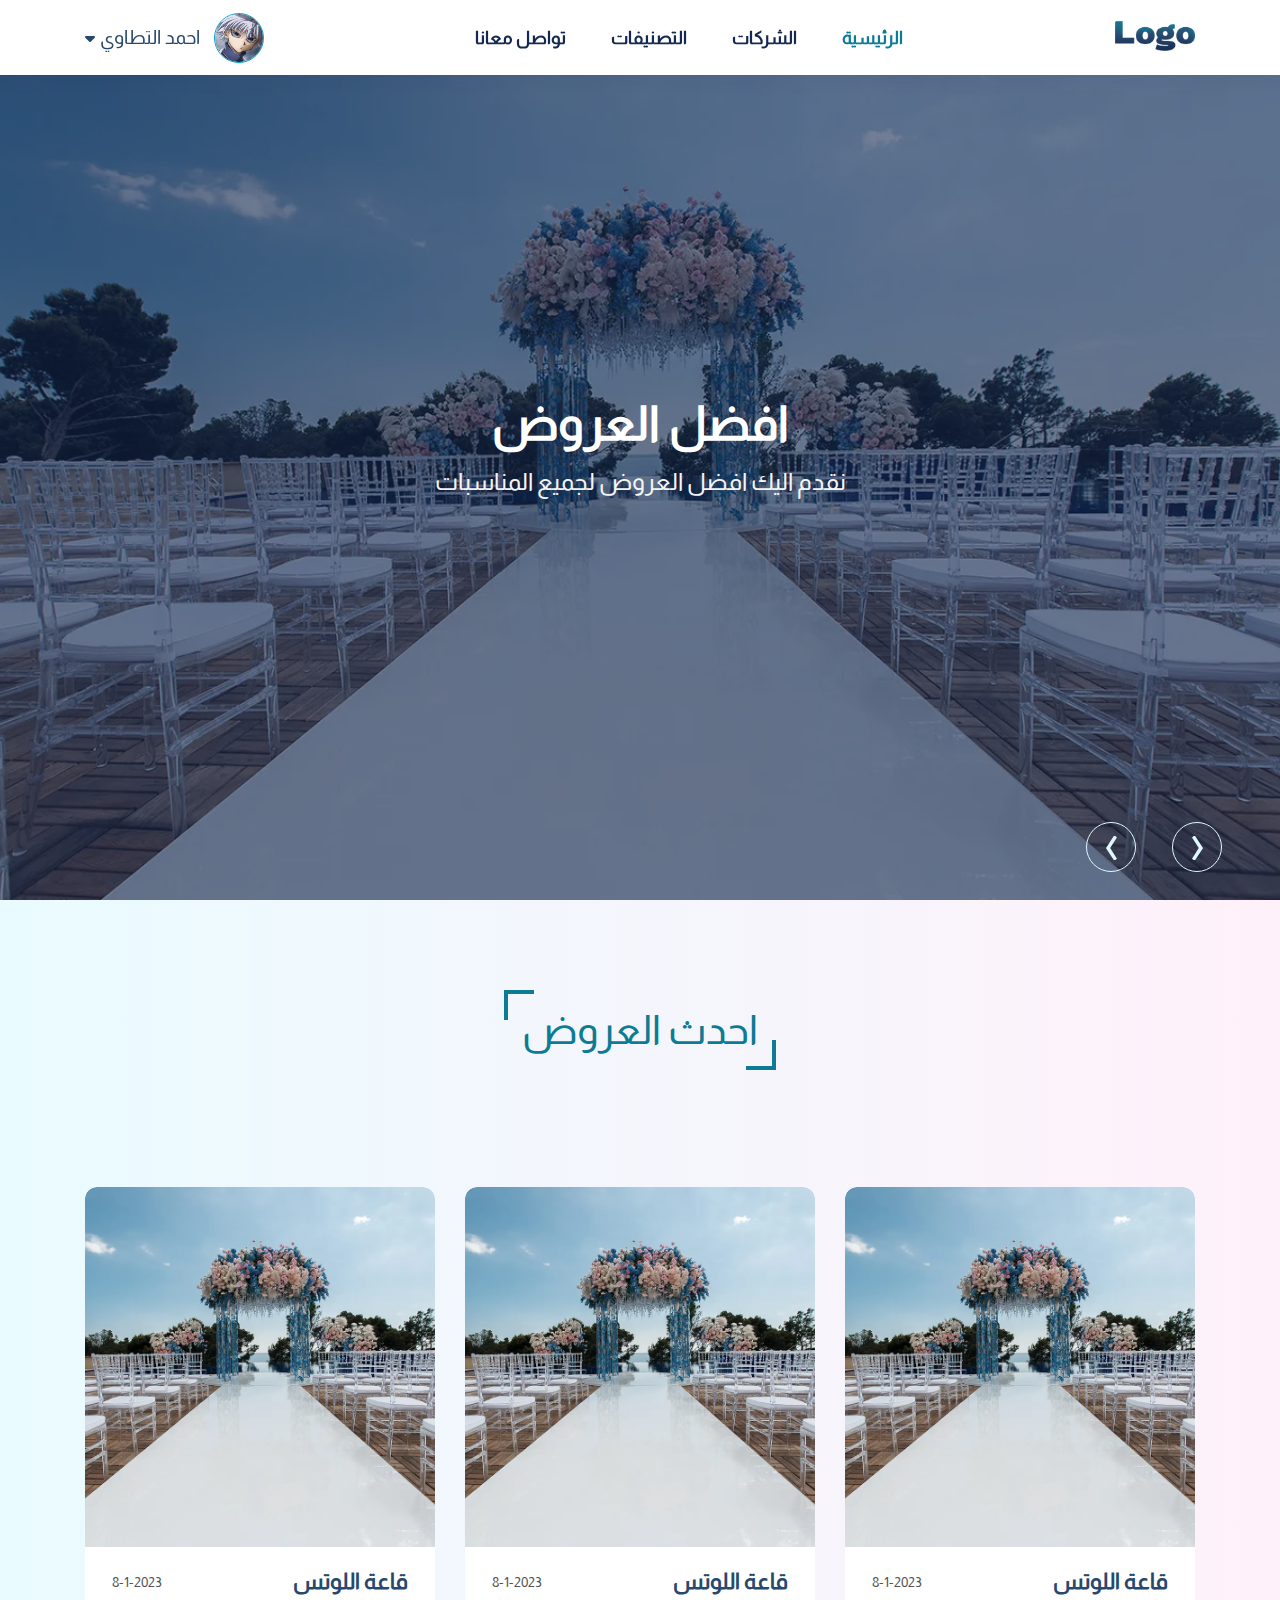
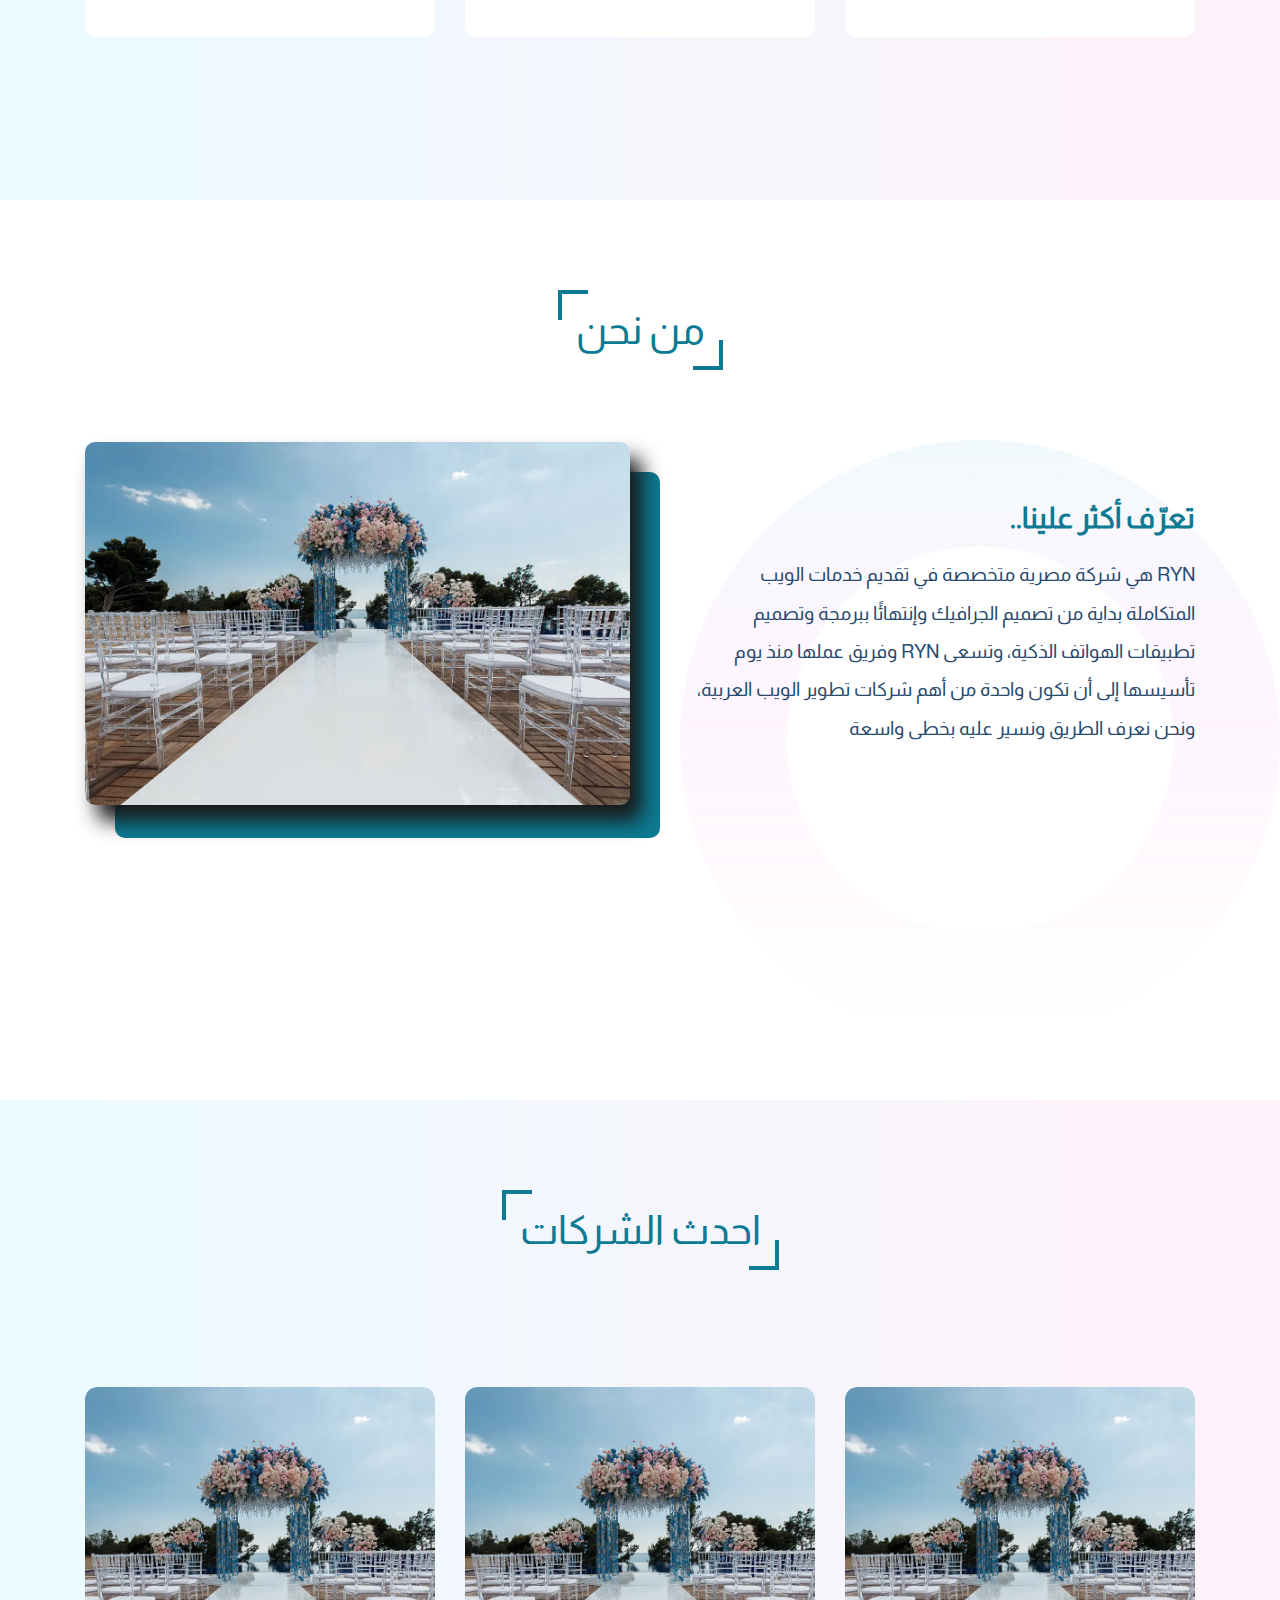
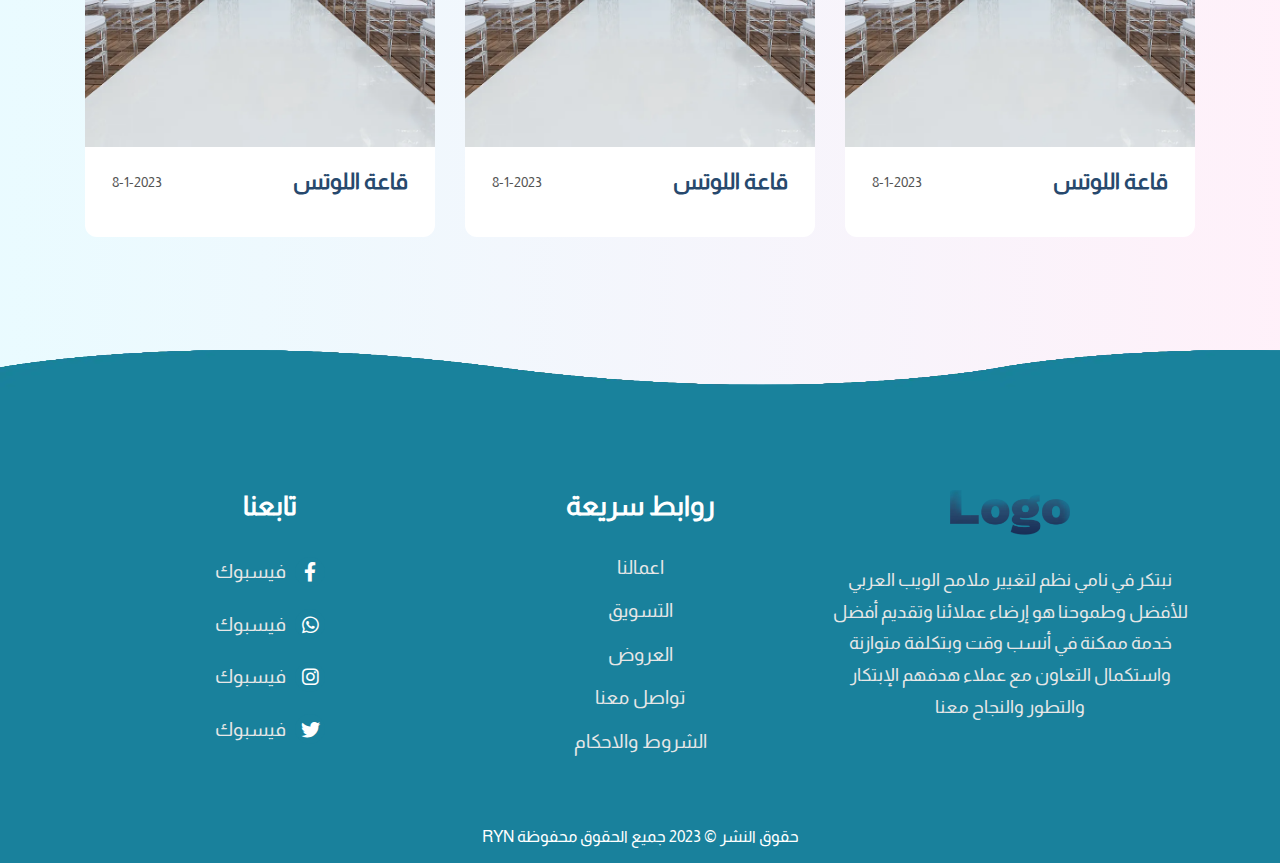
==== commit 87508d77: "ahmed" ====
--- a/index.html
+++ b/index.html
@@ -1 +1 @@
-<!DOCTYPE html><html lang="ar"><head><meta charset="UTF-8"><meta http-equiv="X-UA-Compatible" content="IE=edge"><meta name="viewport" content="width=device-width, initial-scale=1"><meta name="description" content="Information Technology"><title>website-s</title><link rel="icon" href="assets/img/logo.webp" type="image/png"><link rel="stylesheet" href="css/style.css"><link rel="stylesheet" href="css/plugins.css"></head></html><body><header> <div class="container"> <nav class="normal"><a class="logo" href="index.html"><img src="assets/img/logo.webp" alt="logo"></a><ul class="nav-links"> <li><a class="active" href="index.html">الرئيسية </a></li><li><a href="company.html">الشركات  </a></li><li><a href="#!">التصنيفات  </a></li><li><a href="ContactUs.html">تواصل معانا </a></li></ul><div class="user-after-login"> <div class="user-img"> <img src="assets/img/model-3.webp" alt="user-img"></div><p class="user-name"> احمد التطاوي<i class="fa-solid fa-caret-down"></i></p><div class="drop-down"> <ul> <li><a href="#!"> <i class="fa-light fa-sliders"></i>إعدادات </a></li><li><a href="#!"> <i class="fa-light fa-circle-info"></i>مساعدة </a></li><li><a href="#!"> <i class="fa-light fa-arrow-right-from-bracket"></i>تسجيل الخروج </a></li></ul></div></div></nav></div><div class="container-full"> <nav class="responsive"><div class="icon-menu"> <span> </span><span> </span><span> </span></div><a class="logo" href="#!"><img src="assets/img/logo.webp" alt="logo"></a><div class="user-after-login"> <div class="user-img"> <img src="assets/img/model-3.webp" alt="user-img"></div><div class="drop-down"> <ul> <li><a href="#!"> <i class="fa-light fa-sliders"></i>إعدادات </a></li><li><a href="#!"> <i class="fa-light fa-circle-info"></i>مساعدة </a></li><li><a href="#!"> <i class="fa-light fa-arrow-right-from-bracket"></i>تسجيل الخروج</a></li></ul></div></div><div class="links-res"> <ul> <li><a class="active" href="index.html">الرئيسية </a></li><li><a href="company.html">الشركات  </a></li><li><a href="#!">التصنيفات  </a></li><li><a href="ContactUs.html">تواصل معانا</a></li></ul></div></nav></div></header><section class="home-banner"> <div class="owl-carousel owl-theme owl-loaded banner-slider"><div class="owl-stage-outer"><div class="owl-stage"><div class="owl-item"><div class="img-slider"> <img src="assets/img/banner-1.webp" alt="banner-1"></div><div class="banner-details"> <h2>افضل العروض </h2><p> نقدم اليك افضل العروض لجميع المناسبات </p></div></div><div class="owl-item"><div class="img-slider"> <img src="assets/img/banner-1.webp" alt="banner-1"></div><div class="banner-details"> <h2>افضل العروض </h2><p> نقدم اليك افضل العروض لجميع المناسبات </p></div></div><div class="owl-item"><div class="img-slider"> <img src="assets/img/banner-1.webp" alt="banner-1"></div><div class="banner-details"><h2>افضل العروض </h2><p> نقدم اليك افضل العروض لجميع المناسبات </p></div></div><div class="owl-item"><div class="img-slider"> <img src="assets/img/banner-1.webp" alt="banner-1"></div><div class="banner-details"> <h2>افضل العروض </h2><p> نقدم اليك افضل العروض لجميع المناسبات </p></div></div></div></div></div></section><section class="home-offer"> <div class="container"> <div class="main-heading"> <p class="title">احدث العروض</p></div><div class="owl-carousel owl-theme owl-loaded offer-slider"><div class="owl-stage-outer"><div class="owl-stage"><div class="owl-item"><div class="card"> <div class="card-img"> <img src="assets/img/banner-1.webp" alt="offer-img"><div class="icon-contact"><a href="#!"> <i class="fa-brands fa-whatsapp"></i></a><a href="#!"> <i class="fa-solid fa-phone"></i></a></div></div><div class="details-card"> <p class="name-company"> <a href="#!"> قاعة اللوتس </a></p><p class="data">8-1-2023</p></div></div></div></div></div></div></div></section><section class="home-about"> <div class="container"> <div class="main-heading"> <p class="title"> من نحن</p></div><div class="row gap-1"><div class="col-6-md col-12-sm"><div class="box"> <p class="tittle">تعرّف أكثر علينا..</p><p class="des"> RYN هي شركة مصرية متخصصة في تقديم خدمات الويب المتكاملة بداية من تصميم الجرافيك وإنتهائًا ببرمجة وتصميم تطبيقات الهواتف الذكية، وتسعى RYN وفريق عملها منذ يوم تأسيسها إلى أن تكون واحدة من أهم شركات تطوير الويب العربية، ونحن نعرف الطريق ونسير عليه بخطى واسعة</p></div></div><div class="col-6-md col-12-sm"><div class="img-about"> <img src="assets/img/banner-1.webp" alt="img-about"></div></div></div></div><div class="img-animation"> <img src="assets/img/circle.webp" alt="animation"></div></section><section class="home-offer"> <div class="container"> <div class="main-heading"> <p class="title">احدث الشركات</p></div><div class="owl-carousel owl-theme owl-loaded offer-company"><div class="owl-stage-outer"><div class="owl-stage"><div class="owl-item"><div class="card"> <div class="card-img"> <img src="assets/img/banner-1.webp" alt="offer-img"><div class="icon-contact"><a href="#!"> <i class="fa-brands fa-whatsapp"></i></a><a href="#!"> <i class="fa-solid fa-phone"></i></a></div></div><div class="details-card"> <p class="name-company"> <a href="#!"> قاعة اللوتس </a></p><p class="data">8-1-2023</p></div></div></div></div></div></div></div></section><footer> <div class="wave wave-1"></div><div class="wave wave-2"></div><div class="wave wave-3"></div><div class="wave wave-4"></div><div class="container"> <div class="row"> <div class="col-4-lg col-6-md col-12-sm"><div class="about_notes"> <div class="img_footer"> <img src="assets/img/logo.webp" alt="logo"></div><p class="des">نبتكر في نامي نظم لتغيير ملامح الويب العربي للأفضل وطموحنا هو إرضاء عملائنا وتقديم أفضل خدمة ممكنة في أنسب وقت وبتكلفة متوازنة واستكمال التعاون مع عملاء هدفهم الإبتكار والتطور والنجاح معنا</p></div></div><div class="col-4-lg col-6-md col-12-sm"><div class="important_links"> <p class="head">روابط سريعة</p><ul> <li><a href="#!">اعمالنا</a></li><li><a href="#!">التسويق</a></li><li><a href="#!">العروض</a></li><li><a href="ContactUs.html">تواصل معنا</a></li><li><a href="#!">الشروط والاحكام</a></li></ul></div></div><div class="col-4-lg col-6-md col-12-sm"><div class="follow"> <p class="head">تابعنا</p><ul> <li> <a class="links" href="#!"> <i class="fa-brands fa-facebook-f"></i>فيسبوك</a></li><li> <a class="links" href="#!"> <i class="fa-brands fa-whatsapp"></i>فيسبوك</a></li><li> <a class="links" href="#!"> <i class="fa-brands fa-instagram"></i>فيسبوك</a></li><li> <a class="links" href="#!"> <i class="fa-brands fa-twitter"></i>فيسبوك</a></li></ul></div></div></div><p class="copy_right">حقوق النشر © 2023 جميع الحقوق محفوظة <a href="#!">RYN </a></p></div></footer><script src="js/plugins.js"></script></body>+<!DOCTYPE html><html lang="ar"><head><meta charset="UTF-8"><meta http-equiv="X-UA-Compatible" content="IE=edge"><meta name="viewport" content="width=device-width, initial-scale=1"><meta name="description" content="Information Technology"><title>website-s</title><link rel="icon" href="assets/img/logo.webp" type="image/png"><link rel="stylesheet" href="css/style.css"><link rel="stylesheet" href="css/plugins.css"></head></html><body><header> <div class="container"> <nav class="normal"><a class="logo" href="index.html"><img src="assets/img/logo.webp" alt="logo"></a><ul class="nav-links"> <li><a class="active" href="index.html">الرئيسية </a></li><li><a href="company.html">الشركات  </a></li><li><a href="#!">التصنيفات  </a></li><li><a href="contact.html">تواصل معانا </a></li></ul><div class="user-after-login"> <div class="user-img"> <img src="assets/img/model-3.webp" alt="user-img"></div><p class="user-name"> احمد التطاوي<i class="fa-solid fa-caret-down"></i></p><div class="drop-down"> <ul> <li><a href="#!"> <i class="fa-light fa-sliders"></i>إعدادات </a></li><li><a href="#!"> <i class="fa-light fa-circle-info"></i>مساعدة </a></li><li><a href="#!"> <i class="fa-light fa-arrow-right-from-bracket"></i>تسجيل الخروج </a></li></ul></div></div></nav></div><div class="container-full"> <nav class="responsive"><div class="icon-menu"> <span> </span><span> </span><span> </span></div><a class="logo" href="#!"><img src="assets/img/logo.webp" alt="logo"></a><div class="user-after-login"> <div class="user-img"> <img src="assets/img/model-3.webp" alt="user-img"></div><div class="drop-down"> <ul> <li><a href="#!"> <i class="fa-light fa-sliders"></i>إعدادات </a></li><li><a href="#!"> <i class="fa-light fa-circle-info"></i>مساعدة </a></li><li><a href="#!"> <i class="fa-light fa-arrow-right-from-bracket"></i>تسجيل الخروج</a></li></ul></div></div><div class="links-res"> <ul> <li><a class="active" href="index.html">الرئيسية </a></li><li><a href="company.html">الشركات  </a></li><li><a href="#!">التصنيفات  </a></li><li><a href="contact.html">تواصل معانا</a></li></ul></div></nav></div></header><section class="home-banner"> <div class="owl-carousel owl-theme owl-loaded banner-slider"><div class="owl-stage-outer"><div class="owl-stage"><div class="owl-item"><div class="img-slider"> <img src="assets/img/banner-1.webp" alt="banner-1"></div><div class="banner-details"> <h2>افضل العروض </h2><p> نقدم اليك افضل العروض لجميع المناسبات </p></div></div><div class="owl-item"><div class="img-slider"> <img src="assets/img/banner-1.webp" alt="banner-1"></div><div class="banner-details"> <h2>افضل العروض </h2><p> نقدم اليك افضل العروض لجميع المناسبات </p></div></div><div class="owl-item"><div class="img-slider"> <img src="assets/img/banner-1.webp" alt="banner-1"></div><div class="banner-details"><h2>افضل العروض </h2><p> نقدم اليك افضل العروض لجميع المناسبات </p></div></div><div class="owl-item"><div class="img-slider"> <img src="assets/img/banner-1.webp" alt="banner-1"></div><div class="banner-details"> <h2>افضل العروض </h2><p> نقدم اليك افضل العروض لجميع المناسبات </p></div></div></div></div></div></section><section class="home-offer"> <div class="container"> <div class="main-heading"> <p class="title">احدث العروض</p></div><div class="owl-carousel owl-theme owl-loaded offer-slider"><div class="owl-stage-outer"><div class="owl-stage"><div class="owl-item"><div class="card"> <div class="card-img"> <img src="assets/img/banner-1.webp" alt="offer-img"><div class="icon-contact"><a href="#!"> <i class="fa-brands fa-whatsapp"></i></a><a href="#!"> <i class="fa-solid fa-phone"></i></a></div></div><div class="details-card"> <p class="name-company"> <a href="#!"> قاعة اللوتس </a></p><p class="data">8-1-2023</p></div></div></div></div></div></div></div></section><section class="home-about"> <div class="container"> <div class="main-heading"> <p class="title"> من نحن</p></div><div class="row gap-1"><div class="col-6-md col-12-sm"><div class="box"> <p class="tittle">تعرّف أكثر علينا..</p><p class="des"> RYN هي شركة مصرية متخصصة في تقديم خدمات الويب المتكاملة بداية من تصميم الجرافيك وإنتهائًا ببرمجة وتصميم تطبيقات الهواتف الذكية، وتسعى RYN وفريق عملها منذ يوم تأسيسها إلى أن تكون واحدة من أهم شركات تطوير الويب العربية، ونحن نعرف الطريق ونسير عليه بخطى واسعة</p></div></div><div class="col-6-md col-12-sm"><div class="img-about"> <img src="assets/img/banner-1.webp" alt="img-about"></div></div></div></div><div class="img-animation"> <img src="assets/img/circle.webp" alt="animation"></div></section><section class="home-offer"> <div class="container"> <div class="main-heading"> <p class="title">احدث الشركات</p></div><div class="owl-carousel owl-theme owl-loaded offer-company"><div class="owl-stage-outer"><div class="owl-stage"><div class="owl-item"><div class="card"> <div class="card-img"> <img src="assets/img/banner-1.webp" alt="offer-img"><div class="icon-contact"><a href="#!"> <i class="fa-brands fa-whatsapp"></i></a><a href="#!"> <i class="fa-solid fa-phone"></i></a></div></div><div class="details-card"> <p class="name-company"> <a href="#!"> قاعة اللوتس </a></p><p class="data">8-1-2023</p></div></div></div></div></div></div></div></section><footer> <div class="wave wave-1"></div><div class="wave wave-2"></div><div class="wave wave-3"></div><div class="wave wave-4"></div><div class="container"> <div class="row"> <div class="col-4-lg col-6-md col-12-sm"><div class="about_notes"> <div class="img_footer"> <img src="assets/img/logo.webp" alt="logo"></div><p class="des">نبتكر في نامي نظم لتغيير ملامح الويب العربي للأفضل وطموحنا هو إرضاء عملائنا وتقديم أفضل خدمة ممكنة في أنسب وقت وبتكلفة متوازنة واستكمال التعاون مع عملاء هدفهم الإبتكار والتطور والنجاح معنا</p></div></div><div class="col-4-lg col-6-md col-12-sm"><div class="important_links"> <p class="head">روابط سريعة</p><ul> <li><a href="#!">اعمالنا</a></li><li><a href="#!">التسويق</a></li><li><a href="#!">العروض</a></li><li><a href="ContactUs.html">تواصل معنا</a></li><li><a href="#!">الشروط والاحكام</a></li></ul></div></div><div class="col-4-lg col-6-md col-12-sm"><div class="follow"> <p class="head">تابعنا</p><ul> <li> <a class="links" href="#!"> <i class="fa-brands fa-facebook-f"></i>فيسبوك</a></li><li> <a class="links" href="#!"> <i class="fa-brands fa-whatsapp"></i>فيسبوك</a></li><li> <a class="links" href="#!"> <i class="fa-brands fa-instagram"></i>فيسبوك</a></li><li> <a class="links" href="#!"> <i class="fa-brands fa-twitter"></i>فيسبوك</a></li></ul></div></div></div><p class="copy_right">حقوق النشر © 2023 جميع الحقوق محفوظة <a href="#!">RYN </a></p></div></footer><script src="js/plugins.js"></script></body>--- a/css/style.css
+++ b/css/style.css
@@ -1 +1 @@
-.row{display:-webkit-box;display:-ms-flexbox;display:flex;-webkit-box-align:center;-ms-flex-align:center;align-items:center;-ms-flex-wrap:wrap;flex-wrap:wrap}.gap-1>*{padding-left:10px;padding-right:10px}.gap-1{margin-left:-10px;margin-right:-10px}@media (min-width:567px){.col-12-sm{-webkit-box-sizing:border-box;box-sizing:border-box;-webkit-box-flex:0;-ms-flex-positive:0;flex-grow:0;width:100%}}@media (min-width:768px){.col-6-md{-webkit-box-sizing:border-box;box-sizing:border-box;-webkit-box-flex:0;-ms-flex-positive:0;flex-grow:0;width:50%}}@media (min-width:992px){.col-4-lg{-webkit-box-sizing:border-box;box-sizing:border-box;-webkit-box-flex:0;-ms-flex-positive:0;flex-grow:0;width:33.3333333333%}}@media (max-width:567px){.col-12-sm{-webkit-box-sizing:border-box;box-sizing:border-box;-webkit-box-flex:0;-ms-flex-positive:0;flex-grow:0;width:100%}}.container-full{max-width:100%;margin:0 auto;padding:0 15px}.container{max-width:1200px;margin:0 auto;padding:0 15px}@media (max-width:767px){.container{padding:0 15px}}@media (min-width:567px){.container{max-width:540px}}@media (min-width:768px){.container{max-width:720px}}@media (min-width:992px){.container{max-width:960px}}@media (min-width:1200px){.container{max-width:1140px}}@media (min-width:1400px){.container{max-width:1320px}}*,::after,::before{-webkit-box-sizing:border-box;box-sizing:border-box}*{font-size:inherit;margin:0;padding:0;font-family:Almarai;direction:rtl}@font-face{src:url(../assets/webfonts/Almarai-Regular.woff2),url(../assets/webfonts/Almarai-Bold.woff2);font-family:Almarai;font-display:swap}body{background-color:#fff;overflow-x:hidden}ul li{list-style:none}a{text-decoration:none;display:inline-block}button{height:unset}header .responsive .icon-menu{width:50px;height:50px;position:relative;background-color:transparent;border:0;display:-webkit-box;display:-ms-flexbox;display:flex;-webkit-box-align:center;-ms-flex-align:center;align-items:center;-webkit-box-pack:center;-ms-flex-pack:center;justify-content:center;cursor:pointer;overflow:hidden}header .responsive .icon-menu span{position:absolute;height:4px;width:40px;background-color:#27496d;border-radius:50px;-webkit-transition:.2s linear;transition:.2s linear}header .responsive .icon-menu span:nth-child(1){top:10px}header .responsive .icon-menu span:nth-child(2){top:20px}header .responsive .icon-menu span:nth-child(3){top:30px}header .responsive .active.icon-menu span:nth-child(1){top:50%;-webkit-transform:rotate(45deg);transform:rotate(45deg)}header .responsive .active.icon-menu span:nth-child(2){top:20px;-webkit-transform:translateX(50px);transform:translateX(50px);opacity:0}header .responsive .active.icon-menu span:nth-child(3){top:50%;-webkit-transform:rotate(315deg);transform:rotate(315deg)}header .normal .user-after-login .drop-down,header .responsive .drop-down{position:absolute;left:-15px;top:7.5vh;background-color:#fff;-webkit-box-shadow:0 0 10px rgba(20,40,80,.1);box-shadow:0 0 10px rgba(20,40,80,.1);height:21vh;width:150px;border-radius:5px;display:none}header .normal .user-after-login .drop-down ul,header .responsive .drop-down ul{padding:3vh 1.5vh}header .normal .user-after-login .drop-down ul li,header .responsive .drop-down ul li{padding-bottom:3vh}header .normal .user-after-login .drop-down ul li a,header .responsive .drop-down ul li a{font-size:1rem;color:#27496d;-webkit-transition:.3s ease-out;transition:.3s ease-out}header .normal .user-after-login .drop-down ul li a i,header .responsive .drop-down ul li a i{padding-left:1vh}header .normal .user-after-login .drop-down ul li a:hover,header .responsive .drop-down ul li a:hover{color:#00a8cc;-webkit-transform:translateX(-10px);transform:translateX(-10px)}header{width:100%;-webkit-box-shadow:0 0 1.25rem rgba(20,40,80,.1);box-shadow:0 0 1.25rem rgba(20,40,80,.1);z-index:1024;position:relative;background-color:#fff}header.scroll{position:fixed;-webkit-animation:sticky .5s linear;animation:sticky .5s linear;top:0;-webkit-box-shadow:0 0 1.25rem rgba(20,40,80,.15);box-shadow:0 0 1.25rem rgba(20,40,80,.15)}header .normal{display:-webkit-box;display:-ms-flexbox;display:flex;-webkit-box-align:center;-ms-flex-align:center;align-items:center;-webkit-box-pack:justify;-ms-flex-pack:justify;justify-content:space-between;padding:12px 0}@media (max-width:768px){header .normal{display:none}}header .normal.scroll{padding:8px 0}header .normal.scroll .logo img{width:60px}header .normal .logo img{width:80px;height:48px;-o-object-fit:contain;object-fit:contain}header .normal .nav-links{display:-webkit-box;display:-ms-flexbox;display:flex;-webkit-box-align:center;-ms-flex-align:center;align-items:center}header .normal .nav-links li{padding-right:5vh}header .normal .nav-links li:nth-child(1){padding-right:0}header .normal .nav-links li a{font-size:1.1rem;color:#142850;-webkit-transition:.3s ease-out;transition:.3s ease-out;font-weight:800}header .normal .nav-links li a:hover{color:#0c7b93}header .normal .nav-links li a.active{color:#0c7b93}header .normal .user-after-login{display:-webkit-box;display:-ms-flexbox;display:flex;-webkit-box-align:center;-ms-flex-align:center;align-items:center;position:relative}header .normal .user-after-login .user-img{width:50px;height:50px}header .normal .user-after-login .user-img img{width:100%;height:100%;-o-object-fit:contain;object-fit:contain;border-radius:50%;border:1px solid #00a8cc}header .normal .user-after-login .user-name{font-size:1.2rem;padding-right:1.5vh;color:#27496d;cursor:pointer;position:relative}header .normal .user-after-login .user-name i{font-size:1rem;padding-right:5px;-webkit-transition:.3s ease-out;transition:.3s ease-out}header .normal .user-after-login .user-name i.flip{-webkit-transform:rotate(180deg);transform:rotate(180deg);color:#0c7b93;padding-left:5px;padding-right:0}header .responsive{display:-webkit-box;display:-ms-flexbox;display:flex;-webkit-box-align:center;-ms-flex-align:center;align-items:center;-webkit-box-pack:justify;-ms-flex-pack:justify;justify-content:space-between;padding:12px 0}@media (min-width:768px){header .responsive{display:none}}header .responsive .user-after-login{position:relative}header .responsive .logo img{width:70px;height:48px;-o-object-fit:contain;object-fit:contain}header .responsive .user-img{border-radius:50%;cursor:pointer;width:50px;height:50px;position:relative}header .responsive .user-img img{width:100%;height:100%;-o-object-fit:cover;object-fit:cover;border:1px solid #0c7b93;border-radius:50%}header .responsive .drop-down{top:8.5vh;left:0}header .responsive .drop-down::before{content:"";border:8px solid transparent;position:absolute;top:-16px;left:15px;border-bottom-color:#0c7b93}header .responsive .links-res{background-color:#f4f4f4;width:100%;height:35vh;position:absolute;top:74px;right:0;-webkit-box-shadow:0 10px 15px rgba(38,38,38,.1);box-shadow:0 10px 15px rgba(38,38,38,.1);display:none}header .responsive .links-res ul{padding:3vh 5vh}header .responsive .links-res ul li{padding-top:4vh}header .responsive .links-res ul li a{font-size:1.2rem;color:#27496d;-webkit-transition:.3s ease-out;transition:.3s ease-out}header .responsive .links-res ul li a:hover{color:#00a8cc;-webkit-transform:translateX(-15px);transform:translateX(-15px)}@-webkit-keyframes sticky{0%{top:-100px}100%{top:0}}@keyframes sticky{0%{top:-100px}100%{top:0}}.home-banner{height:calc(100vh - 75.2px);overflow:hidden}.home-banner .owl-carousel{height:100%;position:relative}.home-banner .owl-carousel .owl-stage-outer{height:100%}.home-banner .owl-carousel .owl-stage-outer .owl-stage{height:100%}.home-banner .owl-carousel .owl-stage-outer .owl-stage .owl-item{height:100%;position:relative}.home-banner .owl-carousel .owl-stage-outer .owl-stage .owl-item.prev{position:relative}.home-banner .owl-carousel .owl-stage-outer .owl-stage .owl-item.prev::before{content:"";position:absolute;top:0;left:0;background:rgba(255,255,255,.4);width:100%;height:100%;z-index:9;right:-100%;width:100%;-webkit-animation:overlay-next 1s ease-in-out forwards;animation:overlay-next 1s ease-in-out forwards}.home-banner .owl-carousel .owl-stage-outer .owl-stage .owl-item.next{position:relative}.home-banner .owl-carousel .owl-stage-outer .owl-stage .owl-item.next::before{content:"";position:absolute;top:0;left:0;background:rgba(255,255,255,.4);width:100%;height:100%;z-index:9;left:-100%;-webkit-animation:overlay 1s ease-in-out forwards;animation:overlay 1s ease-in-out forwards}.home-banner .owl-carousel .owl-stage-outer .owl-stage .owl-item .img-slider{width:100%;height:100%;position:relative}.home-banner .owl-carousel .owl-stage-outer .owl-stage .owl-item .img-slider::before{content:"";position:absolute;top:0;left:0;background:rgba(20,40,80,.6);width:100%;height:100%}.home-banner .owl-carousel .owl-stage-outer .owl-stage .owl-item .img-slider img{width:100%;height:100%;-o-object-fit:cover;object-fit:cover}.home-banner .owl-carousel .owl-stage-outer .owl-stage .owl-item .banner-details{position:absolute;top:45%;left:50%;-webkit-transform:translate(-50%,-50%);transform:translate(-50%,-50%);text-align:center;z-index:10}.home-banner .owl-carousel .owl-stage-outer .owl-stage .owl-item .banner-details h2{font-size:3rem;padding-bottom:2vh;color:#fff}@media (max-width:580px){.home-banner .owl-carousel .owl-stage-outer .owl-stage .owl-item .banner-details h2{font-size:2rem}}.home-banner .owl-carousel .owl-stage-outer .owl-stage .owl-item .banner-details p{font-size:1.5rem;color:#f4f4f4}@media (max-width:580px){.home-banner .owl-carousel .owl-stage-outer .owl-stage .owl-item .banner-details p{font-size:1rem}}.home-banner .owl-carousel .owl-nav{position:absolute;bottom:10px;right:40px;background-color:transparent;display:-webkit-box;display:-ms-flexbox;display:flex;-webkit-box-align:center;-ms-flex-align:center;align-items:center}.home-banner .owl-carousel .owl-nav button.owl-next,.home-banner .owl-carousel .owl-nav button.owl-prev{font-size:3.5rem;color:#dff9ff;height:50px;width:50px;border-radius:50%;background-color:transparent;border:1px solid #dff9ff;display:-webkit-box;display:-ms-flexbox;display:flex;-webkit-box-align:center;-ms-flex-align:center;align-items:center;-webkit-box-pack:center;-ms-flex-pack:center;justify-content:center;margin:2vh 2vh;-webkit-transition:.3s ease-out;transition:.3s ease-out}.home-banner .owl-carousel .owl-nav button.owl-next:hover,.home-banner .owl-carousel .owl-nav button.owl-prev:hover{background-color:#00d0ff;border:1px solid #00d0ff;color:#fff}.home-banner .owl-carousel .owl-nav button.owl-next span,.home-banner .owl-carousel .owl-nav button.owl-prev span{padding-bottom:7px}@-webkit-keyframes overlay{0%{left:-100%}100%{left:0;opacity:0}}@keyframes overlay{0%{left:-100%}100%{left:0;opacity:0}}@-webkit-keyframes overlay-next{0%{right:-100%}100%{right:0;opacity:0}}@keyframes overlay-next{0%{right:-100%}100%{right:0;opacity:0}}@-webkit-keyframes fadeDown{0%{top:-80%;opacity:0}50%{top:40%;opacity:.8;-webkit-transform:scale(1.2) translate(-50%,-50%);transform:scale(1.2) translate(-50%,-50%)}100%{top:32%;opacity:1;-webkit-transform:scale(1) translate(-50%,-50%);transform:scale(1) translate(-50%,-50%)}}@keyframes fadeDown{0%{top:-80%;opacity:0}50%{top:40%;opacity:.8;-webkit-transform:scale(1.2) translate(-50%,-50%);transform:scale(1.2) translate(-50%,-50%)}100%{top:32%;opacity:1;-webkit-transform:scale(1) translate(-50%,-50%);transform:scale(1) translate(-50%,-50%)}}.home-offer{width:100%;min-height:100vh;padding-top:10vh;background:-webkit-gradient(linear,left top,right top,from(hsla(191deg,100%,93%,.6)),to(hsla(323deg,100%,93%,.4)));background:linear-gradient(90deg,hsla(191deg,100%,93%,.6) 0,hsla(323deg,100%,93%,.4) 100%)}.home-offer .owl-stage-outer{padding:5vh 0}.home-offer .card{background-color:#fff;border-radius:12px;min-height:50vh;-webkit-transition:.3s ease-out;transition:.3s ease-out;position:relative}.home-offer .card:hover{-webkit-box-shadow:0 0 10px rgba(20,40,80,.3);box-shadow:0 0 10px rgba(20,40,80,.3)}.home-offer .card:hover .card-img img{-webkit-transform:scale(1.2);transform:scale(1.2)}.home-offer .card:hover .card-img .icon-contact{top:0}.home-offer .card:hover .details-card .name-company a{color:#00a8cc}.home-offer .card .card-img{width:100%;height:40vh;border-top-left-radius:12px;border-top-right-radius:12px;overflow:hidden;position:relative}.home-offer .card .card-img img{width:100%;height:100%;-o-object-fit:cover;object-fit:cover;border-top-left-radius:12px;border-top-right-radius:12px;-webkit-transition:3s ease-in-out;transition:3s ease-in-out}.home-offer .card .card-img .icon-contact{position:absolute;top:-100%;left:50%;-webkit-transform:translateX(-50%);transform:translateX(-50%);background-color:rgba(0,168,204,.5);z-index:10;width:100%;height:100%;display:-webkit-box;display:-ms-flexbox;display:flex;-webkit-box-align:center;-ms-flex-align:center;align-items:center;-webkit-box-pack:center;-ms-flex-pack:center;justify-content:center;-webkit-transition:.3s ease-out;transition:.3s ease-out}.home-offer .card .card-img .icon-contact a{position:relative}.home-offer .card .card-img .icon-contact a:nth-child(2){margin-right:5vh}.home-offer .card .card-img .icon-contact a i{font-size:2rem;background-color:#ededed;width:55px;height:55px;border-radius:50%;display:-webkit-box;display:-ms-flexbox;display:flex;-webkit-box-align:center;-ms-flex-align:center;align-items:center;-webkit-box-pack:center;-ms-flex-pack:center;justify-content:center;color:#00a8cc;-webkit-box-shadow:4px 3px 10px rgba(0,0,0,.1) inset,-9px -4px 10px rgba(255,255,255,.5) inset;box-shadow:4px 3px 10px rgba(0,0,0,.1) inset,-9px -4px 10px rgba(255,255,255,.5) inset}.home-offer .card .details-card{padding:2.5vh 3vh 2vh;display:-webkit-box;display:-ms-flexbox;display:flex;-webkit-box-align:center;-ms-flex-align:center;align-items:center;-webkit-box-pack:justify;-ms-flex-pack:justify;justify-content:space-between}.home-offer .card .details-card .name-company{font-size:1.4rem;font-weight:800}.home-offer .card .details-card .name-company a{color:#27496d;-webkit-transition:.3s ease-out;transition:.3s ease-out}.home-offer .card .details-card .data{font-size:.9rem;color:#535353}.main-heading{display:-webkit-box;display:-ms-flexbox;display:flex;-webkit-box-align:center;-ms-flex-align:center;align-items:center;-webkit-box-orient:vertical;-webkit-box-direction:normal;-ms-flex-direction:column;flex-direction:column;-webkit-box-pack:center;-ms-flex-pack:center;justify-content:center;padding-bottom:8vh}.main-heading .title{position:relative;font-size:2.5rem;color:#0c7b93;padding:2vh}.main-heading .title::after,.main-heading .title::before{content:"";position:absolute;width:30px;height:30px}.main-heading .title::before{border-top:4px solid #0c7b93;border-left:4px solid #0c7b93;top:0;left:0}.main-heading .title::after{border-bottom:4px solid #0c7b93;border-right:4px solid #0c7b93;bottom:0;right:0}.home-about{width:100%;min-height:100vh;padding-top:10vh;position:relative}.home-about .img-animation{position:absolute;top:60%;-webkit-transform:translateY(-50%);transform:translateY(-50%);right:0;width:600px;height:600px;z-index:-1}.home-about .img-animation img{width:100%;height:100%;-o-object-fit:contain;object-fit:contain;opacity:.1;-webkit-animation:rotate_360 6s linear infinite;animation:rotate_360 6s linear infinite}.home-about .box{position:relative}.home-about .box .tittle{font-size:1.8rem;color:#0c7b93;padding-bottom:2.5vh;font-weight:800}.home-about .box .des{font-size:1.2rem;color:#27496d;line-height:2;padding-left:5vh}.home-about .img-about{width:100%;height:100%;position:relative}.home-about .img-about::before{content:"";width:100%;height:100%;background-color:#0c7b93;position:absolute;top:30px;left:30px;border-radius:10px}.home-about .img-about img{width:100%;height:100%;-o-object-fit:contain;object-fit:contain;border-radius:10px;position:relative;-webkit-box-shadow:12px 16px 20px #191919;box-shadow:12px 16px 20px #191919}@-webkit-keyframes rotate_360{0%{-webkit-transform:rotate(0);transform:rotate(0)}100%{-webkit-transform:rotate(360deg);transform:rotate(360deg)}}@keyframes rotate_360{0%{-webkit-transform:rotate(0);transform:rotate(0)}100%{-webkit-transform:rotate(360deg);transform:rotate(360deg)}}footer{width:100%;min-height:50vh;padding-top:10vh;background-color:#19819c;position:relative;width:100%;text-align:center}footer .wave{position:absolute;width:100%;top:-50px;left:0;height:50px;background:url(../assets/img/wave.webp);background-size:1000px 50px}footer .wave-1{-webkit-animation:wave_1 5s linear infinite;animation:wave_1 5s linear infinite;z-index:1000;opacity:1;bottom:0}footer .wave-2{-webkit-animation:wave_2 4s linear infinite;animation:wave_2 4s linear infinite;z-index:999;opacity:.8;bottom:10px}footer .wave-3{-webkit-animation:wave_1 3s linear infinite;animation:wave_1 3s linear infinite;z-index:999;opacity:.5;bottom:15px}footer .wave-4{-webkit-animation:wave_2 2s linear infinite;animation:wave_2 2s linear infinite;z-index:999;opacity:.2;bottom:20px}footer .row{-webkit-box-align:start;-ms-flex-align:start;align-items:flex-start}footer .about_notes{position:relative;margin-bottom:2vh}footer .about_notes .img_footer{width:120px;height:auto;padding-bottom:3vh;margin-left:auto;margin-right:auto}footer .about_notes .img_footer img{width:100%;height:100%;-o-object-fit:cover;object-fit:cover}footer .about_notes .des{font-size:1.1rem;font-weight:300;color:#e7e7e7;line-height:1.8;width:400px;max-width:100%}footer .follow,footer .important_links{position:relative;margin-bottom:2vh}footer .follow .head,footer .important_links .head{font-size:1.7rem;color:#fff;padding-bottom:4vh;font-weight:800}footer .follow ul li,footer .important_links ul li{padding-bottom:2.5vh}footer .follow ul li a,footer .important_links ul li a{font-size:1.2rem;color:#e7e7e7;-webkit-transition:.3s ease-out;transition:.3s ease-out}footer .follow ul li a:hover,footer .important_links ul li a:hover{color:#5bb1e6;-webkit-transform:translateX(-5px);transform:translateX(-5px)}footer .follow ul li a i,footer .important_links ul li a i{width:30px;height:30px;border-radius:50%;background-color:#19819c;display:-webkit-box;display:-ms-flexbox;display:flex;-webkit-box-align:center;-ms-flex-align:center;align-items:center;-webkit-box-pack:center;-ms-flex-pack:center;justify-content:center;color:#fff;margin-left:1vh}footer .follow ul li .links,footer .important_links ul li .links{display:-webkit-box;display:-ms-flexbox;display:flex;-webkit-box-align:center;-ms-flex-align:center;align-items:center;-webkit-box-pack:center;-ms-flex-pack:center;justify-content:center}footer .copy_right{padding:4vh 0 2vh;font-size:1rem;color:#fff;font-weight:300}footer .copy_right a{color:#fff;-webkit-transition:.3s ease-out;transition:.3s ease-out}footer .copy_right a:hover{color:#34d7b2}@-webkit-keyframes scale{0%{-webkit-transform:scale(1);transform:scale(1)}50%{-webkit-transform:scale(1.3);transform:scale(1.3)}100%{-webkit-transform:scale(1);transform:scale(1)}}@keyframes scale{0%{-webkit-transform:scale(1);transform:scale(1)}50%{-webkit-transform:scale(1.3);transform:scale(1.3)}100%{-webkit-transform:scale(1);transform:scale(1)}}@-webkit-keyframes wave_1{0%{background-position-x:1000px}100%{background-position-x:0}}@keyframes wave_1{0%{background-position-x:1000px}100%{background-position-x:0}}@-webkit-keyframes wave_2{0%{background-position-x:0}100%{background-position-x:1000px}}@keyframes wave_2{0%{background-position-x:0}100%{background-position-x:1000px}}.page-banner{width:100%;height:50vh;position:relative;background:url(../assets/img/banner-page.webp) no-repeat;background-size:cover}.page-banner::before{content:"";position:absolute;top:0;left:0;background:rgba(20,40,80,.6);width:100%;height:100%}.page-banner .page-bread{position:absolute;top:50%;left:50%;-webkit-transform:translate(-50%,-50%);transform:translate(-50%,-50%);display:-webkit-box;display:-ms-flexbox;display:flex;-webkit-box-align:center;-ms-flex-align:center;align-items:center;-webkit-box-orient:vertical;-webkit-box-direction:normal;-ms-flex-direction:column;flex-direction:column}.page-banner .page-bread .head{position:relative;font-size:2.8rem;color:#fff;margin-bottom:2vh}.page-banner .page-bread ul{display:-webkit-box;display:-ms-flexbox;display:flex;-webkit-box-align:center;-ms-flex-align:center;align-items:center;position:relative}.page-banner .page-bread ul li{padding-right:10px;font-size:1.3rem;color:#e8e8e8}.page-banner .page-bread ul li:nth-child(1){padding-right:0}.page-banner .page-bread ul li a{color:#e8e8e8;-webkit-transition:.3s ease-out;transition:.3s ease-out}.page-banner .page-bread ul li a:hover{color:#00a8cc}.contactUs{width:100%;min-height:100vh;padding-top:10vh;background:-webkit-gradient(linear,left top,right top,from(hsla(191deg,100%,93%,.6)),to(hsla(323deg,100%,93%,.4)));background:linear-gradient(90deg,hsla(191deg,100%,93%,.6) 0,hsla(323deg,100%,93%,.4) 100%)}.contactUs form .form-control{width:100%;margin-bottom:3vh;display:-webkit-box;display:-ms-flexbox;display:flex;-webkit-box-align:center;-ms-flex-align:center;align-items:center;-webkit-box-orient:vertical;-webkit-box-direction:normal;-ms-flex-direction:column;flex-direction:column;-webkit-box-align:start;-ms-flex-align:start;align-items:flex-start}.contactUs form .form-control label{font-size:1.3rem;color:#27496d;padding:0 1.5vh 1.5vh 0;text-align:right;font-weight:800}.contactUs form .form-control input,.contactUs form .form-control textarea{width:100%;height:48px;padding-right:10px;padding-left:10px;max-width:100%;border:1px solid silver;border-radius:8px;background-color:transparent;-webkit-transition:.3s ease-out;transition:.3s ease-out;font-size:1.2rem}.contactUs form .form-control input:focus,.contactUs form .form-control textarea:focus{border:1px solid #00a8cc;outline:0}.contactUs form .form-control textarea{height:120px;padding-top:10px}.contactUs form .button{width:100%;display:-webkit-box;display:-ms-flexbox;display:flex;-webkit-box-align:center;-ms-flex-align:center;align-items:center;-webkit-box-pack:center;-ms-flex-pack:center;justify-content:center}.contactUs form .button button{padding:15px 40px;background-color:transparent;border:1px solid #00a8cc;color:#00a8cc;-webkit-transition:.3s ease-out;transition:.3s ease-out;border-radius:10px;cursor:pointer;font-size:1.2rem}.contactUs form .button button:hover{color:#fff;background-color:#00a8cc}.contactUs img{width:100%;height:100%;-o-object-fit:contain;object-fit:contain}@media (max-width:767px){.contactUs img{display:none}}.company{width:100%;min-height:100vh;padding-top:10vh;background:-webkit-gradient(linear,left top,right top,from(hsla(191deg,100%,93%,.6)),to(hsla(323deg,100%,93%,.4)));background:linear-gradient(90deg,hsla(191deg,100%,93%,.6) 0,hsla(323deg,100%,93%,.4) 100%);padding-bottom:20vh}.company .company-card{background-color:#fff;border-radius:12px;padding:10px;-webkit-box-shadow:0 0 10px rgba(20,40,80,.1);box-shadow:0 0 10px rgba(20,40,80,.1);-webkit-transition:.3s ease-out;transition:.3s ease-out;margin-bottom:3vh}.company .company-card:hover{-webkit-box-shadow:0 0 10px rgba(20,40,80,.2);box-shadow:0 0 10px rgba(20,40,80,.2);-webkit-transform:scale(1.05);transform:scale(1.05)}.company .company-card:hover .company-img img{-webkit-transform:scale(1.2);transform:scale(1.2)}.company .company-card:hover .details-company .name{color:#00a8cc}.company .company-card .company-img{width:100%;height:50%;overflow:hidden;border-radius:8px}.company .company-card .company-img img{width:100%;height:100%;-o-object-fit:cover;object-fit:cover;border-radius:8px;-webkit-transition:2s ease-in-out;transition:2s ease-in-out}.company .company-card .details-company{display:-webkit-box;display:-ms-flexbox;display:flex;-webkit-box-align:center;-ms-flex-align:center;align-items:center;-webkit-box-pack:justify;-ms-flex-pack:justify;justify-content:space-between;padding:2vh 0}.company .company-card .details-company .name{font-size:1.4rem;font-weight:800;color:#27496d;-webkit-transition:.3s ease-out;transition:.3s ease-out}.company .company-card .details-company button{font-size:1.2rem;color:#fff;background-color:#0c7b93;-webkit-transition:.3s ease-out;transition:.3s ease-out;padding:10px 20px;border-radius:8px;cursor:pointer;border:none}.company .company-card .details-company button:hover{background-color:#00a8cc}+.row{display:-webkit-box;display:-ms-flexbox;display:flex;-webkit-box-align:center;-ms-flex-align:center;align-items:center;-ms-flex-wrap:wrap;flex-wrap:wrap}.gap-1>*{padding-left:10px;padding-right:10px}.gap-1{margin-left:-10px;margin-right:-10px}@media (min-width:567px){.col-12-sm{-webkit-box-sizing:border-box;box-sizing:border-box;-webkit-box-flex:0;-ms-flex-positive:0;flex-grow:0;width:100%}}@media (min-width:768px){.col-6-md{-webkit-box-sizing:border-box;box-sizing:border-box;-webkit-box-flex:0;-ms-flex-positive:0;flex-grow:0;width:50%}}@media (min-width:992px){.col-4-lg{-webkit-box-sizing:border-box;box-sizing:border-box;-webkit-box-flex:0;-ms-flex-positive:0;flex-grow:0;width:33.3333333333%}}@media (max-width:567px){.col-12-sm{-webkit-box-sizing:border-box;box-sizing:border-box;-webkit-box-flex:0;-ms-flex-positive:0;flex-grow:0;width:100%}}.container-full{max-width:100%;margin:0 auto;padding:0 15px}.container{max-width:1200px;margin:0 auto;padding:0 15px}@media (max-width:767px){.container{padding:0 15px}}@media (min-width:567px){.container{max-width:540px}}@media (min-width:768px){.container{max-width:720px}}@media (min-width:992px){.container{max-width:960px}}@media (min-width:1200px){.container{max-width:1140px}}@media (min-width:1400px){.container{max-width:1320px}}*,::after,::before{-webkit-box-sizing:border-box;box-sizing:border-box}*{font-size:inherit;margin:0;padding:0;font-family:Almarai;direction:rtl}@font-face{src:url(../assets/webfonts/Almarai-Regular.woff2),url(../assets/webfonts/Almarai-Bold.woff2);font-family:Almarai;font-display:swap}body{background-color:#fff;overflow-x:hidden}ul li{list-style:none}a{text-decoration:none;display:inline-block}button{height:unset}header .responsive .icon-menu{width:50px;height:50px;position:relative;background-color:transparent;border:0;display:-webkit-box;display:-ms-flexbox;display:flex;-webkit-box-align:center;-ms-flex-align:center;align-items:center;-webkit-box-pack:center;-ms-flex-pack:center;justify-content:center;cursor:pointer;overflow:hidden}header .responsive .icon-menu span{position:absolute;height:4px;width:40px;background-color:#27496d;border-radius:50px;-webkit-transition:.2s linear;transition:.2s linear}header .responsive .icon-menu span:nth-child(1){top:10px}header .responsive .icon-menu span:nth-child(2){top:20px}header .responsive .icon-menu span:nth-child(3){top:30px}header .responsive .active.icon-menu span:nth-child(1){top:50%;-webkit-transform:rotate(45deg);transform:rotate(45deg)}header .responsive .active.icon-menu span:nth-child(2){top:20px;-webkit-transform:translateX(50px);transform:translateX(50px);opacity:0}header .responsive .active.icon-menu span:nth-child(3){top:50%;-webkit-transform:rotate(315deg);transform:rotate(315deg)}header .normal .user-after-login .drop-down,header .responsive .drop-down{position:absolute;left:-15px;top:7.5vh;background-color:#fff;-webkit-box-shadow:0 0 10px rgba(20,40,80,.1);box-shadow:0 0 10px rgba(20,40,80,.1);height:21vh;width:150px;border-radius:5px;display:none}header .normal .user-after-login .drop-down ul,header .responsive .drop-down ul{padding:3vh 1.5vh}header .normal .user-after-login .drop-down ul li,header .responsive .drop-down ul li{padding-bottom:3vh}header .normal .user-after-login .drop-down ul li a,header .responsive .drop-down ul li a{font-size:1rem;color:#27496d;-webkit-transition:.3s ease-out;transition:.3s ease-out}header .normal .user-after-login .drop-down ul li a i,header .responsive .drop-down ul li a i{padding-left:1vh}header .normal .user-after-login .drop-down ul li a:hover,header .responsive .drop-down ul li a:hover{color:#00a8cc;-webkit-transform:translateX(-10px);transform:translateX(-10px)}header{width:100%;-webkit-box-shadow:0 0 1.25rem rgba(20,40,80,.1);box-shadow:0 0 1.25rem rgba(20,40,80,.1);z-index:1024;position:relative;background-color:#fff}header.scroll{position:fixed;-webkit-animation:sticky .5s linear;animation:sticky .5s linear;top:0;-webkit-box-shadow:0 0 1.25rem rgba(20,40,80,.15);box-shadow:0 0 1.25rem rgba(20,40,80,.15)}header .normal{display:-webkit-box;display:-ms-flexbox;display:flex;-webkit-box-align:center;-ms-flex-align:center;align-items:center;-webkit-box-pack:justify;-ms-flex-pack:justify;justify-content:space-between;padding:12px 0}@media (max-width:768px){header .normal{display:none}}header .normal.scroll{padding:8px 0}header .normal.scroll .logo img{width:60px}header .normal .logo img{width:80px;height:48px;-o-object-fit:contain;object-fit:contain}header .normal .nav-links{display:-webkit-box;display:-ms-flexbox;display:flex;-webkit-box-align:center;-ms-flex-align:center;align-items:center}header .normal .nav-links li{padding-right:5vh}header .normal .nav-links li:nth-child(1){padding-right:0}header .normal .nav-links li a{font-size:1.1rem;color:#142850;-webkit-transition:.3s ease-out;transition:.3s ease-out;font-weight:800}header .normal .nav-links li a:hover{color:#0c7b93}header .normal .nav-links li a.active{color:#0c7b93}header .normal .user-after-login{display:-webkit-box;display:-ms-flexbox;display:flex;-webkit-box-align:center;-ms-flex-align:center;align-items:center;position:relative}header .normal .user-after-login .user-img{width:50px;height:50px}header .normal .user-after-login .user-img img{width:100%;height:100%;-o-object-fit:contain;object-fit:contain;border-radius:50%;border:1px solid #00a8cc}header .normal .user-after-login .user-name{font-size:1.2rem;padding-right:1.5vh;color:#27496d;cursor:pointer;position:relative}header .normal .user-after-login .user-name i{font-size:1rem;padding-right:5px;-webkit-transition:.3s ease-out;transition:.3s ease-out}header .normal .user-after-login .user-name i.flip{-webkit-transform:rotate(180deg);transform:rotate(180deg);color:#0c7b93;padding-left:5px;padding-right:0}header .responsive{display:-webkit-box;display:-ms-flexbox;display:flex;-webkit-box-align:center;-ms-flex-align:center;align-items:center;-webkit-box-pack:justify;-ms-flex-pack:justify;justify-content:space-between;padding:12px 0}@media (min-width:768px){header .responsive{display:none}}header .responsive .user-after-login{position:relative}header .responsive .logo img{width:70px;height:48px;-o-object-fit:contain;object-fit:contain}header .responsive .user-img{border-radius:50%;cursor:pointer;width:50px;height:50px;position:relative}header .responsive .user-img img{width:100%;height:100%;-o-object-fit:cover;object-fit:cover;border:1px solid #0c7b93;border-radius:50%}header .responsive .drop-down{top:8.5vh;left:0}header .responsive .drop-down::before{content:"";border:8px solid transparent;position:absolute;top:-16px;left:15px;border-bottom-color:#0c7b93}header .responsive .links-res{background-color:#f4f4f4;width:100%;height:35vh;position:absolute;top:74px;right:0;-webkit-box-shadow:0 10px 15px rgba(38,38,38,.1);box-shadow:0 10px 15px rgba(38,38,38,.1);display:none}header .responsive .links-res ul{padding:3vh 5vh}header .responsive .links-res ul li{padding-top:4vh}header .responsive .links-res ul li a{font-size:1.2rem;color:#27496d;-webkit-transition:.3s ease-out;transition:.3s ease-out}header .responsive .links-res ul li a:hover{color:#00a8cc;-webkit-transform:translateX(-15px);transform:translateX(-15px)}@-webkit-keyframes sticky{0%{top:-100px}100%{top:0}}@keyframes sticky{0%{top:-100px}100%{top:0}}.home-banner{height:calc(100vh - 75.2px);overflow:hidden}.home-banner .owl-carousel{height:100%;position:relative}.home-banner .owl-carousel .owl-stage-outer{height:100%}.home-banner .owl-carousel .owl-stage-outer .owl-stage{height:100%}.home-banner .owl-carousel .owl-stage-outer .owl-stage .owl-item{height:100%;position:relative}.home-banner .owl-carousel .owl-stage-outer .owl-stage .owl-item.prev{position:relative}.home-banner .owl-carousel .owl-stage-outer .owl-stage .owl-item.prev::before{content:"";position:absolute;top:0;left:0;background:rgba(255,255,255,.4);width:100%;height:100%;z-index:9;right:-100%;width:100%;-webkit-animation:overlay-next 1s ease-in-out forwards;animation:overlay-next 1s ease-in-out forwards}.home-banner .owl-carousel .owl-stage-outer .owl-stage .owl-item.next{position:relative}.home-banner .owl-carousel .owl-stage-outer .owl-stage .owl-item.next::before{content:"";position:absolute;top:0;left:0;background:rgba(255,255,255,.4);width:100%;height:100%;z-index:9;left:-100%;-webkit-animation:overlay 1s ease-in-out forwards;animation:overlay 1s ease-in-out forwards}.home-banner .owl-carousel .owl-stage-outer .owl-stage .owl-item .img-slider{width:100%;height:100%;position:relative}.home-banner .owl-carousel .owl-stage-outer .owl-stage .owl-item .img-slider::before{content:"";position:absolute;top:0;left:0;background:rgba(20,40,80,.6);width:100%;height:100%}.home-banner .owl-carousel .owl-stage-outer .owl-stage .owl-item .img-slider img{width:100%;height:100%;-o-object-fit:cover;object-fit:cover}.home-banner .owl-carousel .owl-stage-outer .owl-stage .owl-item .banner-details{position:absolute;top:45%;left:50%;-webkit-transform:translate(-50%,-50%);transform:translate(-50%,-50%);text-align:center;z-index:10}.home-banner .owl-carousel .owl-stage-outer .owl-stage .owl-item .banner-details h2{font-size:3rem;padding-bottom:2vh;color:#fff}@media (max-width:580px){.home-banner .owl-carousel .owl-stage-outer .owl-stage .owl-item .banner-details h2{font-size:2rem}}.home-banner .owl-carousel .owl-stage-outer .owl-stage .owl-item .banner-details p{font-size:1.5rem;color:#f4f4f4}@media (max-width:580px){.home-banner .owl-carousel .owl-stage-outer .owl-stage .owl-item .banner-details p{font-size:1rem}}.home-banner .owl-carousel .owl-nav{position:absolute;bottom:10px;right:40px;background-color:transparent;display:-webkit-box;display:-ms-flexbox;display:flex;-webkit-box-align:center;-ms-flex-align:center;align-items:center}.home-banner .owl-carousel .owl-nav button.owl-next,.home-banner .owl-carousel .owl-nav button.owl-prev{font-size:3.5rem;color:#dff9ff;height:50px;width:50px;border-radius:50%;background-color:transparent;border:1px solid #dff9ff;display:-webkit-box;display:-ms-flexbox;display:flex;-webkit-box-align:center;-ms-flex-align:center;align-items:center;-webkit-box-pack:center;-ms-flex-pack:center;justify-content:center;margin:2vh 2vh;-webkit-transition:.3s ease-out;transition:.3s ease-out}.home-banner .owl-carousel .owl-nav button.owl-next:hover,.home-banner .owl-carousel .owl-nav button.owl-prev:hover{background-color:#00d0ff;border:1px solid #00d0ff;color:#fff}.home-banner .owl-carousel .owl-nav button.owl-next span,.home-banner .owl-carousel .owl-nav button.owl-prev span{padding-bottom:7px}@-webkit-keyframes overlay{0%{left:-100%}100%{left:0;opacity:0}}@keyframes overlay{0%{left:-100%}100%{left:0;opacity:0}}@-webkit-keyframes overlay-next{0%{right:-100%}100%{right:0;opacity:0}}@keyframes overlay-next{0%{right:-100%}100%{right:0;opacity:0}}@-webkit-keyframes fadeDown{0%{top:-80%;opacity:0}50%{top:40%;opacity:.8;-webkit-transform:scale(1.2) translate(-50%,-50%);transform:scale(1.2) translate(-50%,-50%)}100%{top:32%;opacity:1;-webkit-transform:scale(1) translate(-50%,-50%);transform:scale(1) translate(-50%,-50%)}}@keyframes fadeDown{0%{top:-80%;opacity:0}50%{top:40%;opacity:.8;-webkit-transform:scale(1.2) translate(-50%,-50%);transform:scale(1.2) translate(-50%,-50%)}100%{top:32%;opacity:1;-webkit-transform:scale(1) translate(-50%,-50%);transform:scale(1) translate(-50%,-50%)}}.home-offer{width:100%;min-height:100vh;padding-top:10vh;background:-webkit-gradient(linear,left top,right top,from(hsla(191deg,100%,93%,.6)),to(hsla(323deg,100%,93%,.4)));background:linear-gradient(90deg,hsla(191deg,100%,93%,.6) 0,hsla(323deg,100%,93%,.4) 100%)}.home-offer .owl-stage-outer{padding:5vh 0}.home-offer .card{background-color:#fff;border-radius:12px;min-height:50vh;-webkit-transition:.3s ease-out;transition:.3s ease-out;position:relative}.home-offer .card:hover{-webkit-box-shadow:0 0 10px rgba(20,40,80,.3);box-shadow:0 0 10px rgba(20,40,80,.3)}.home-offer .card:hover .card-img img{-webkit-transform:scale(1.2);transform:scale(1.2)}.home-offer .card:hover .card-img .icon-contact{top:0}.home-offer .card:hover .details-card .name-company a{color:#00a8cc}.home-offer .card .card-img{width:100%;height:40vh;border-top-left-radius:12px;border-top-right-radius:12px;overflow:hidden;position:relative}.home-offer .card .card-img img{width:100%;height:100%;-o-object-fit:cover;object-fit:cover;border-top-left-radius:12px;border-top-right-radius:12px;-webkit-transition:3s ease-in-out;transition:3s ease-in-out}.home-offer .card .card-img .icon-contact{position:absolute;top:-100%;left:50%;-webkit-transform:translateX(-50%);transform:translateX(-50%);background-color:rgba(0,168,204,.5);z-index:10;width:100%;height:100%;display:-webkit-box;display:-ms-flexbox;display:flex;-webkit-box-align:center;-ms-flex-align:center;align-items:center;-webkit-box-pack:center;-ms-flex-pack:center;justify-content:center;-webkit-transition:.3s ease-out;transition:.3s ease-out}.home-offer .card .card-img .icon-contact a{position:relative}.home-offer .card .card-img .icon-contact a:nth-child(2){margin-right:5vh}.home-offer .card .card-img .icon-contact a i{font-size:2rem;background-color:#ededed;width:55px;height:55px;border-radius:50%;display:-webkit-box;display:-ms-flexbox;display:flex;-webkit-box-align:center;-ms-flex-align:center;align-items:center;-webkit-box-pack:center;-ms-flex-pack:center;justify-content:center;color:#00a8cc;-webkit-box-shadow:4px 3px 10px rgba(0,0,0,.1) inset,-9px -4px 10px rgba(255,255,255,.5) inset;box-shadow:4px 3px 10px rgba(0,0,0,.1) inset,-9px -4px 10px rgba(255,255,255,.5) inset}.home-offer .card .details-card{padding:2.5vh 3vh 2vh;display:-webkit-box;display:-ms-flexbox;display:flex;-webkit-box-align:center;-ms-flex-align:center;align-items:center;-webkit-box-pack:justify;-ms-flex-pack:justify;justify-content:space-between}.home-offer .card .details-card .name-company{font-size:1.4rem;font-weight:800}.home-offer .card .details-card .name-company a{color:#27496d;-webkit-transition:.3s ease-out;transition:.3s ease-out}.home-offer .card .details-card .data{font-size:.9rem;color:#535353}.main-heading{display:-webkit-box;display:-ms-flexbox;display:flex;-webkit-box-align:center;-ms-flex-align:center;align-items:center;-webkit-box-orient:vertical;-webkit-box-direction:normal;-ms-flex-direction:column;flex-direction:column;-webkit-box-pack:center;-ms-flex-pack:center;justify-content:center;padding-bottom:8vh}.main-heading .title{position:relative;font-size:2.5rem;color:#0c7b93;padding:2vh}.main-heading .title::after,.main-heading .title::before{content:"";position:absolute;width:30px;height:30px}.main-heading .title::before{border-top:4px solid #0c7b93;border-left:4px solid #0c7b93;top:0;left:0}.main-heading .title::after{border-bottom:4px solid #0c7b93;border-right:4px solid #0c7b93;bottom:0;right:0}.home-about{width:100%;min-height:100vh;padding-top:10vh;position:relative}.home-about .img-animation{position:absolute;top:60%;-webkit-transform:translateY(-50%);transform:translateY(-50%);right:0;width:600px;height:600px;z-index:-1}.home-about .img-animation img{width:100%;height:100%;-o-object-fit:contain;object-fit:contain;opacity:.1;-webkit-animation:rotate_360 6s linear infinite;animation:rotate_360 6s linear infinite}.home-about .box{position:relative}.home-about .box .tittle{font-size:1.8rem;color:#0c7b93;padding-bottom:2.5vh;font-weight:800}.home-about .box .des{font-size:1.2rem;color:#27496d;line-height:2;padding-left:5vh}.home-about .img-about{width:100%;height:100%;position:relative}.home-about .img-about::before{content:"";width:100%;height:100%;background-color:#0c7b93;position:absolute;top:30px;left:30px;border-radius:10px}.home-about .img-about img{width:100%;height:100%;-o-object-fit:contain;object-fit:contain;border-radius:10px;position:relative;-webkit-box-shadow:12px 16px 20px #191919;box-shadow:12px 16px 20px #191919}@-webkit-keyframes rotate_360{0%{-webkit-transform:rotate(0);transform:rotate(0)}100%{-webkit-transform:rotate(360deg);transform:rotate(360deg)}}@keyframes rotate_360{0%{-webkit-transform:rotate(0);transform:rotate(0)}100%{-webkit-transform:rotate(360deg);transform:rotate(360deg)}}.page-banner{width:100%;height:50vh;position:relative;background:url(../assets/img/banner-page.webp) no-repeat;background-size:cover}.page-banner::before{content:"";position:absolute;top:0;left:0;background:rgba(20,40,80,.6);width:100%;height:100%}.page-banner .page-bread{position:absolute;top:50%;left:50%;-webkit-transform:translate(-50%,-50%);transform:translate(-50%,-50%);display:-webkit-box;display:-ms-flexbox;display:flex;-webkit-box-align:center;-ms-flex-align:center;align-items:center;-webkit-box-orient:vertical;-webkit-box-direction:normal;-ms-flex-direction:column;flex-direction:column}.page-banner .page-bread .head{position:relative;font-size:2.8rem;color:#fff;margin-bottom:2vh}.page-banner .page-bread ul{display:-webkit-box;display:-ms-flexbox;display:flex;-webkit-box-align:center;-ms-flex-align:center;align-items:center;position:relative}.page-banner .page-bread ul li{padding-right:10px;font-size:1.3rem;color:#e8e8e8}.page-banner .page-bread ul li:nth-child(1){padding-right:0}.page-banner .page-bread ul li a{color:#e8e8e8;-webkit-transition:.3s ease-out;transition:.3s ease-out}.page-banner .page-bread ul li a:hover{color:#00a8cc}.contactUs{width:100%;min-height:100vh;padding-top:10vh;background:-webkit-gradient(linear,left top,right top,from(hsla(191deg,100%,93%,.6)),to(hsla(323deg,100%,93%,.4)));background:linear-gradient(90deg,hsla(191deg,100%,93%,.6) 0,hsla(323deg,100%,93%,.4) 100%)}.contactUs form .form-control{width:100%;margin-bottom:3vh;display:-webkit-box;display:-ms-flexbox;display:flex;-webkit-box-align:center;-ms-flex-align:center;align-items:center;-webkit-box-orient:vertical;-webkit-box-direction:normal;-ms-flex-direction:column;flex-direction:column;-webkit-box-align:start;-ms-flex-align:start;align-items:flex-start}.contactUs form .form-control label{font-size:1.3rem;color:#27496d;padding:0 1.5vh 1.5vh 0;text-align:right;font-weight:800}.contactUs form .form-control input,.contactUs form .form-control textarea{width:100%;height:48px;padding-right:10px;padding-left:10px;max-width:100%;border:1px solid silver;border-radius:8px;background-color:transparent;-webkit-transition:.3s ease-out;transition:.3s ease-out;font-size:1.2rem}.contactUs form .form-control input:focus,.contactUs form .form-control textarea:focus{border:1px solid #00a8cc;outline:0}.contactUs form .form-control textarea{height:120px;padding-top:10px}.contactUs form .button{width:100%;display:-webkit-box;display:-ms-flexbox;display:flex;-webkit-box-align:center;-ms-flex-align:center;align-items:center;-webkit-box-pack:center;-ms-flex-pack:center;justify-content:center}.contactUs form .button button{padding:15px 40px;background-color:transparent;border:1px solid #00a8cc;color:#00a8cc;-webkit-transition:.3s ease-out;transition:.3s ease-out;border-radius:10px;cursor:pointer;font-size:1.2rem}.contactUs form .button button:hover{color:#fff;background-color:#00a8cc}.contactUs img{width:100%;height:100%;-o-object-fit:contain;object-fit:contain}@media (max-width:767px){.contactUs img{display:none}}.company{width:100%;min-height:100vh;padding-top:10vh;background:-webkit-gradient(linear,left top,right top,from(hsla(191deg,100%,93%,.6)),to(hsla(323deg,100%,93%,.4)));background:linear-gradient(90deg,hsla(191deg,100%,93%,.6) 0,hsla(323deg,100%,93%,.4) 100%);padding-bottom:20vh}.company .company-card{background-color:#fff;border-radius:12px;padding:10px;-webkit-box-shadow:0 0 10px rgba(20,40,80,.1);box-shadow:0 0 10px rgba(20,40,80,.1);-webkit-transition:.3s ease-out;transition:.3s ease-out;margin-bottom:3vh}.company .company-card:hover{-webkit-box-shadow:0 0 10px rgba(20,40,80,.2);box-shadow:0 0 10px rgba(20,40,80,.2);-webkit-transform:scale(1.05);transform:scale(1.05)}.company .company-card:hover .company-img img{-webkit-transform:scale(1.2);transform:scale(1.2)}.company .company-card:hover .details-company .name{color:#00a8cc}.company .company-card .company-img{width:100%;height:50%;overflow:hidden;border-radius:8px}.company .company-card .company-img img{width:100%;height:100%;-o-object-fit:cover;object-fit:cover;border-radius:8px;-webkit-transition:2s ease-in-out;transition:2s ease-in-out}.company .company-card .details-company{display:-webkit-box;display:-ms-flexbox;display:flex;-webkit-box-align:center;-ms-flex-align:center;align-items:center;-webkit-box-pack:justify;-ms-flex-pack:justify;justify-content:space-between;padding:2vh 0}.company .company-card .details-company .name{font-size:1.4rem;font-weight:800;color:#27496d;-webkit-transition:.3s ease-out;transition:.3s ease-out}.company .company-card .details-company button{font-size:1.2rem;color:#fff;background-color:#0c7b93;-webkit-transition:.3s ease-out;transition:.3s ease-out;padding:10px 20px;border-radius:8px;cursor:pointer;border:none}.company .company-card .details-company button:hover{background-color:#00a8cc}footer{width:100%;min-height:50vh;padding-top:10vh;background-color:#19819c;position:relative;width:100%;text-align:center}footer .wave{position:absolute;width:100%;top:-50px;left:0;height:50px;background:url(../assets/img/wave.webp);background-size:1000px 50px}footer .wave-1{-webkit-animation:wave_1 5s linear infinite;animation:wave_1 5s linear infinite;z-index:1000;opacity:1;bottom:0}footer .wave-2{-webkit-animation:wave_2 4s linear infinite;animation:wave_2 4s linear infinite;z-index:999;opacity:.8;bottom:10px}footer .wave-3{-webkit-animation:wave_1 3s linear infinite;animation:wave_1 3s linear infinite;z-index:999;opacity:.5;bottom:15px}footer .wave-4{-webkit-animation:wave_2 2s linear infinite;animation:wave_2 2s linear infinite;z-index:999;opacity:.2;bottom:20px}footer .row{-webkit-box-align:start;-ms-flex-align:start;align-items:flex-start}footer .about_notes{position:relative;margin-bottom:2vh}footer .about_notes .img_footer{width:120px;height:auto;padding-bottom:3vh;margin-left:auto;margin-right:auto}footer .about_notes .img_footer img{width:100%;height:100%;-o-object-fit:cover;object-fit:cover}footer .about_notes .des{font-size:1.1rem;font-weight:300;color:#e7e7e7;line-height:1.8;width:400px;max-width:100%}footer .follow,footer .important_links{position:relative;margin-bottom:2vh}footer .follow .head,footer .important_links .head{font-size:1.7rem;color:#fff;padding-bottom:4vh;font-weight:800}footer .follow ul li,footer .important_links ul li{padding-bottom:2.5vh}footer .follow ul li a,footer .important_links ul li a{font-size:1.2rem;color:#e7e7e7;-webkit-transition:.3s ease-out;transition:.3s ease-out}footer .follow ul li a:hover,footer .important_links ul li a:hover{color:#5bb1e6;-webkit-transform:translateX(-5px);transform:translateX(-5px)}footer .follow ul li a i,footer .important_links ul li a i{width:30px;height:30px;border-radius:50%;background-color:#19819c;display:-webkit-box;display:-ms-flexbox;display:flex;-webkit-box-align:center;-ms-flex-align:center;align-items:center;-webkit-box-pack:center;-ms-flex-pack:center;justify-content:center;color:#fff;margin-left:1vh}footer .follow ul li .links,footer .important_links ul li .links{display:-webkit-box;display:-ms-flexbox;display:flex;-webkit-box-align:center;-ms-flex-align:center;align-items:center;-webkit-box-pack:center;-ms-flex-pack:center;justify-content:center}footer .copy_right{padding:4vh 0 2vh;font-size:1rem;color:#fff;font-weight:300}footer .copy_right a{color:#fff;-webkit-transition:.3s ease-out;transition:.3s ease-out}footer .copy_right a:hover{color:#34d7b2}@-webkit-keyframes scale{0%{-webkit-transform:scale(1);transform:scale(1)}50%{-webkit-transform:scale(1.3);transform:scale(1.3)}100%{-webkit-transform:scale(1);transform:scale(1)}}@keyframes scale{0%{-webkit-transform:scale(1);transform:scale(1)}50%{-webkit-transform:scale(1.3);transform:scale(1.3)}100%{-webkit-transform:scale(1);transform:scale(1)}}@-webkit-keyframes wave_1{0%{background-position-x:1000px}100%{background-position-x:0}}@keyframes wave_1{0%{background-position-x:1000px}100%{background-position-x:0}}@-webkit-keyframes wave_2{0%{background-position-x:0}100%{background-position-x:1000px}}@keyframes wave_2{0%{background-position-x:0}100%{background-position-x:1000px}}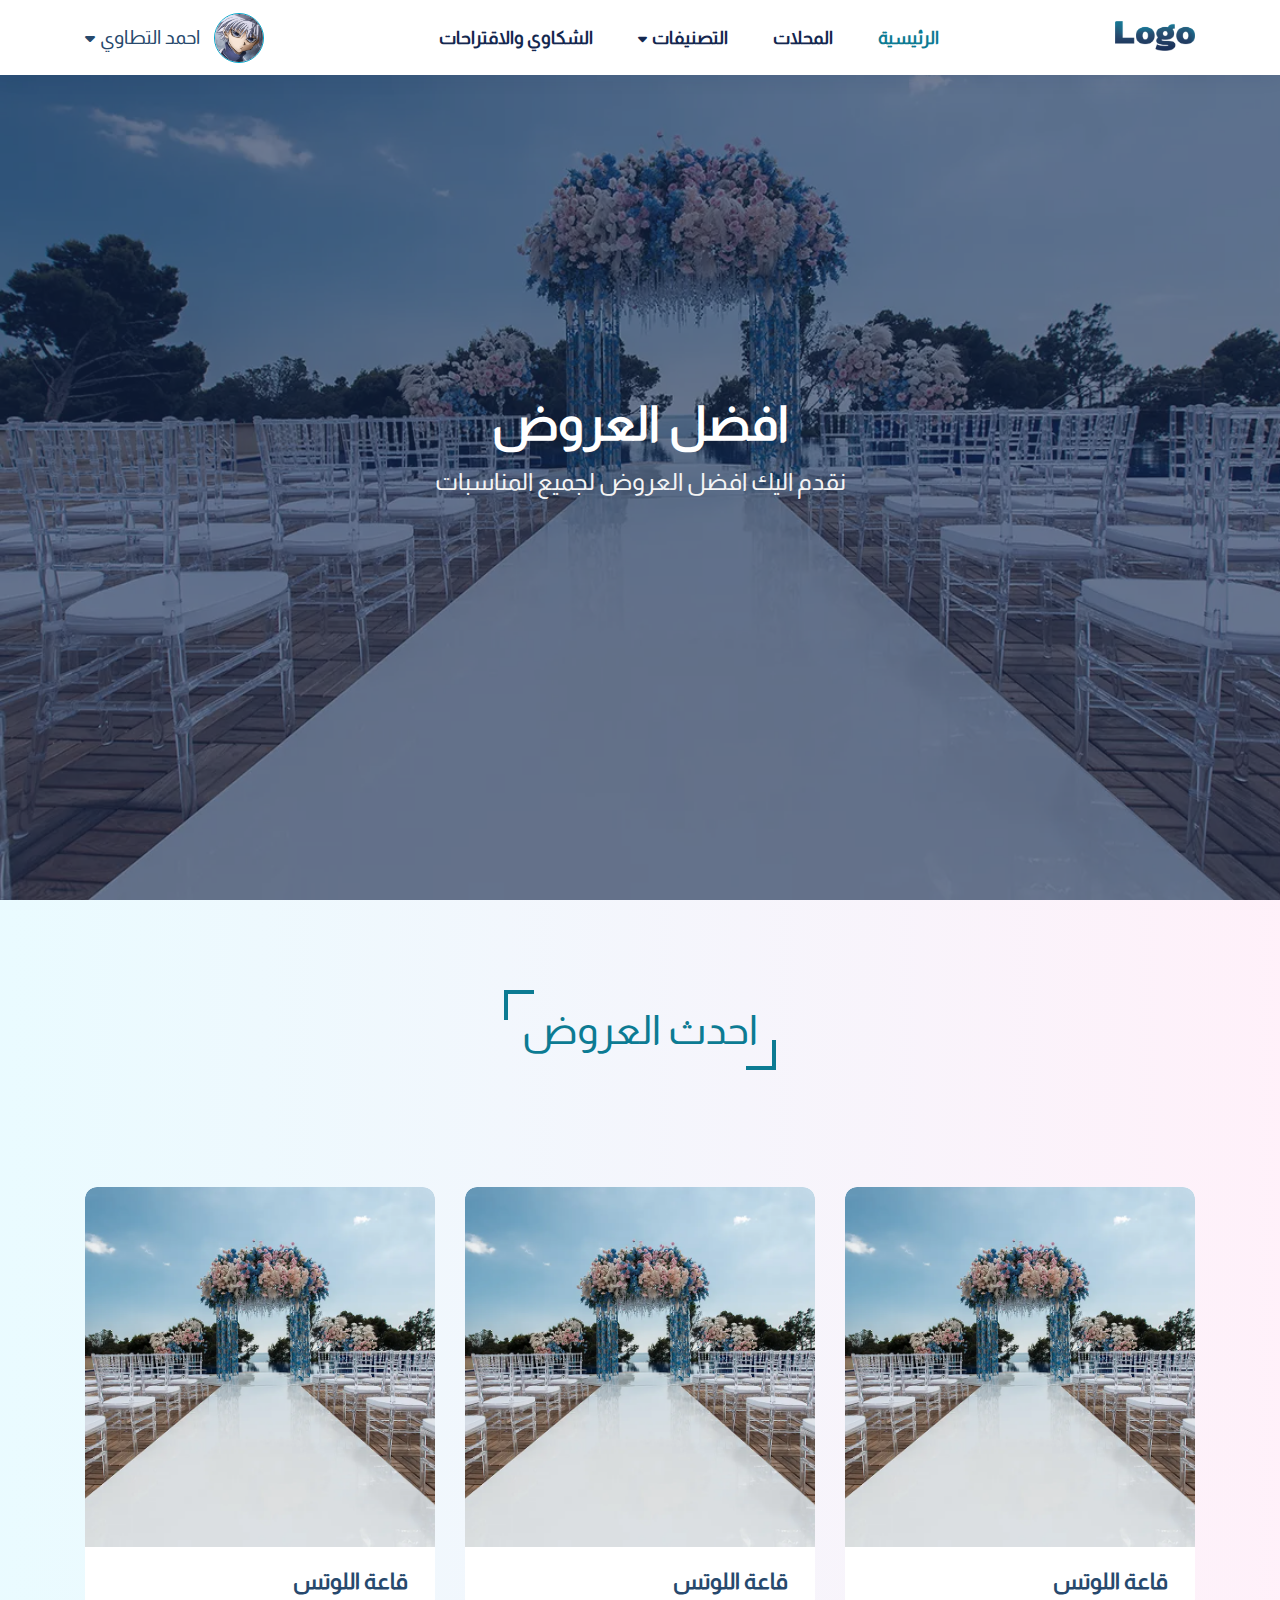
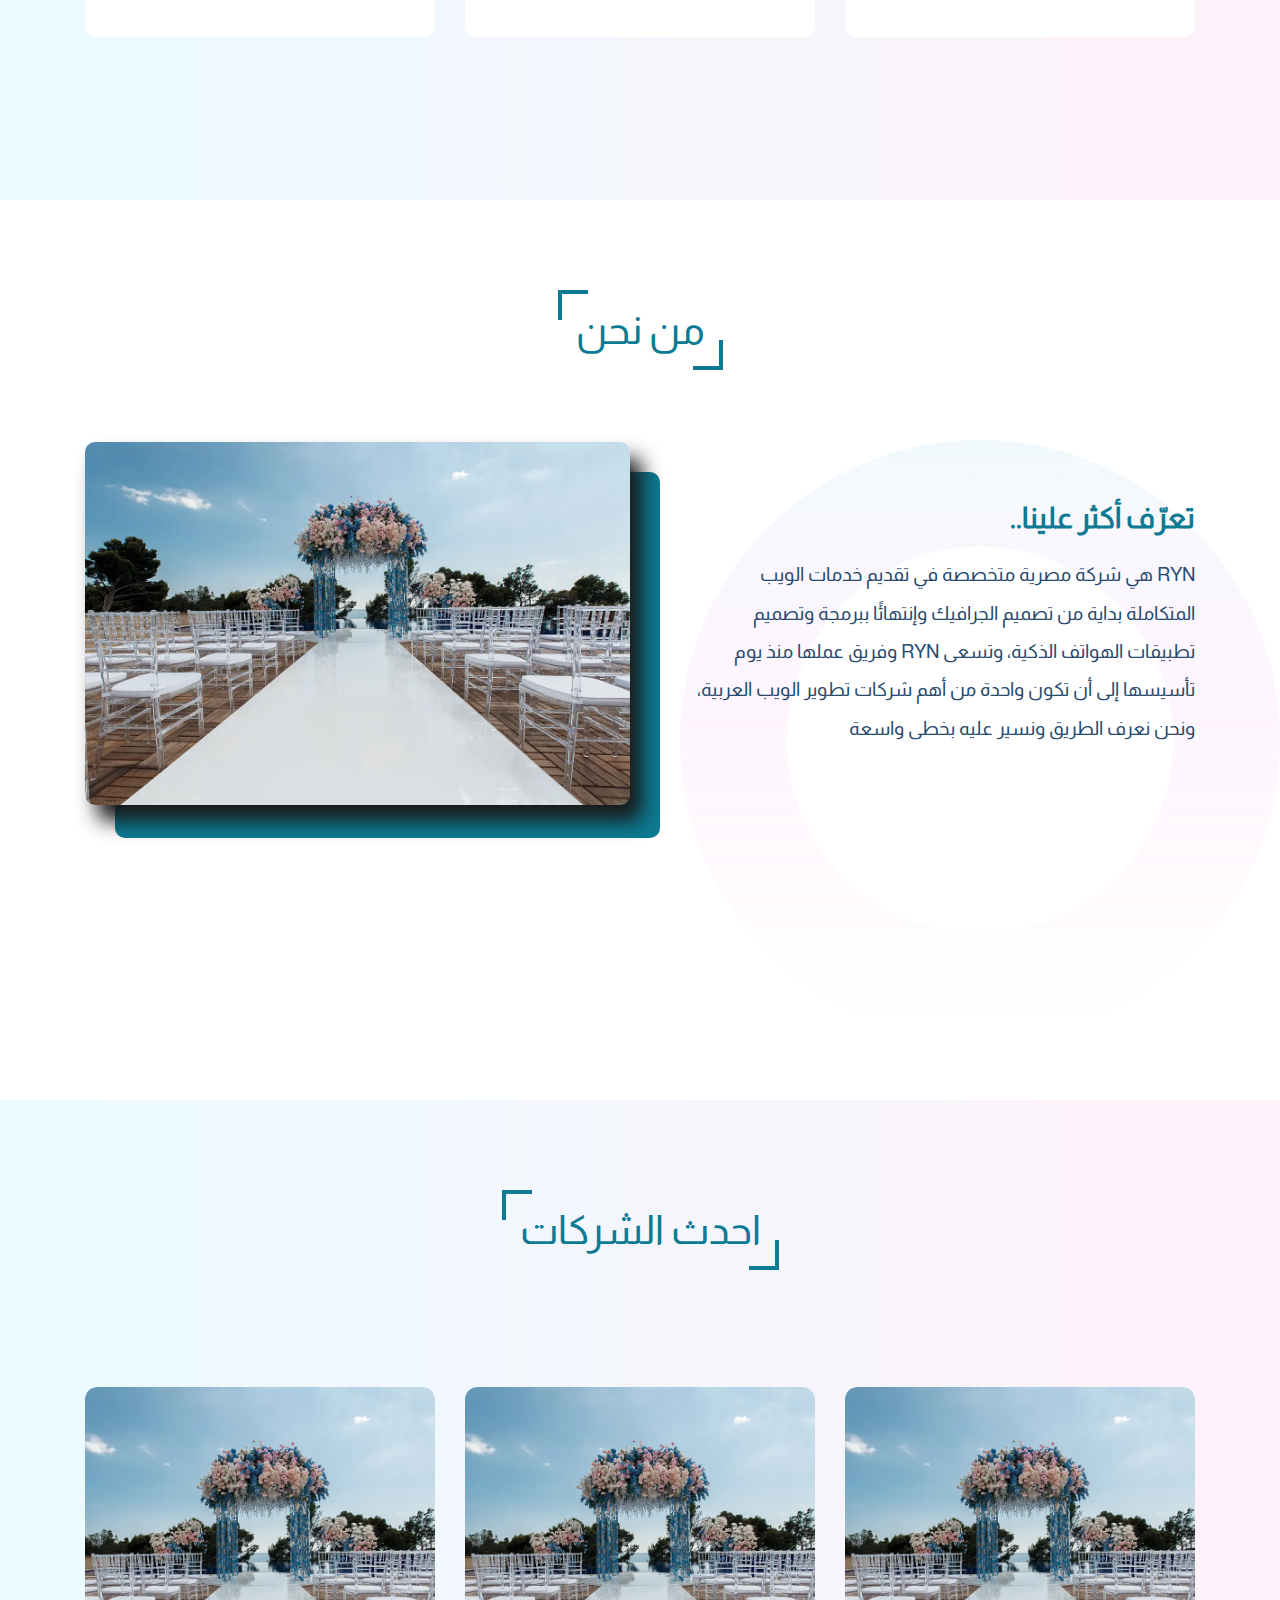
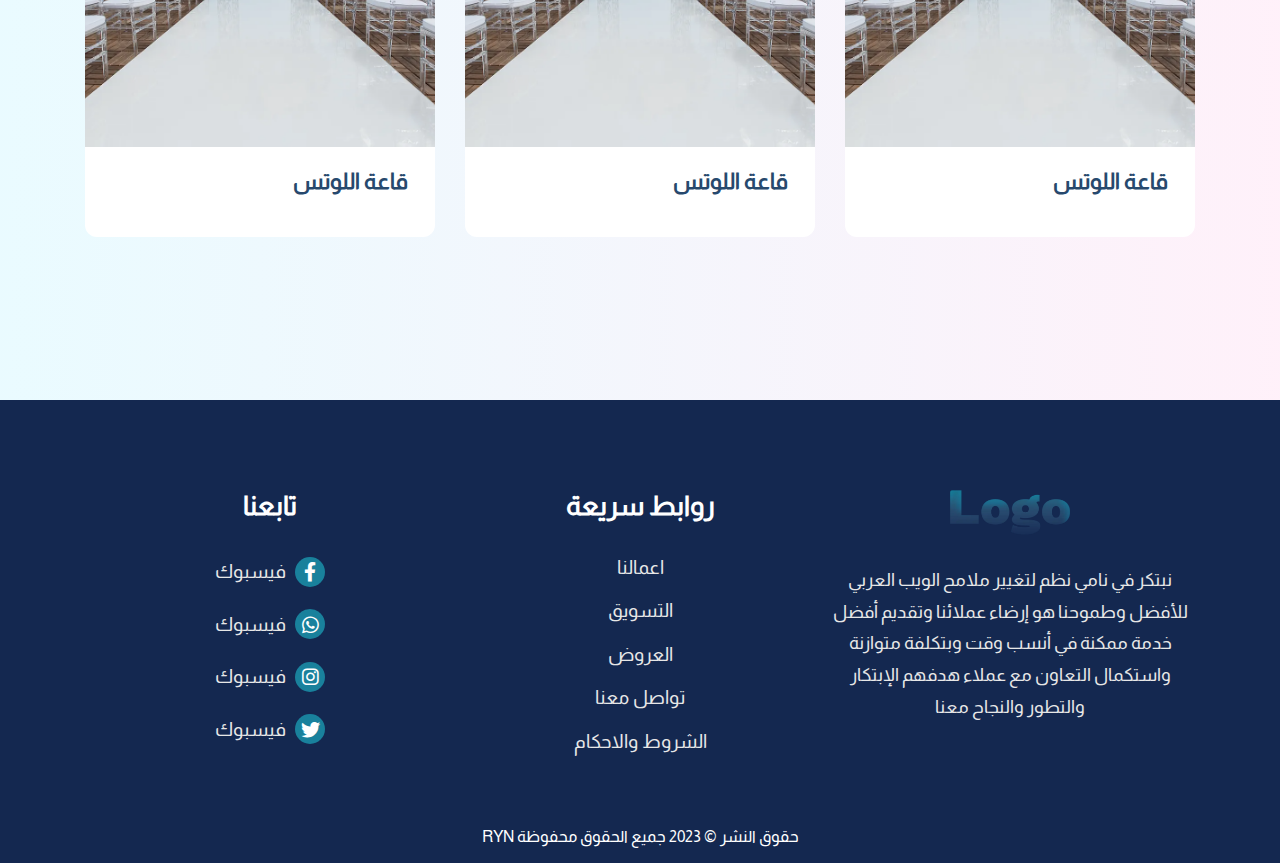
==== commit b8ce9f1b: "ahmed" ====
--- a/index.html
+++ b/index.html
@@ -1 +1 @@
-<!DOCTYPE html><html lang="ar"><head><meta charset="UTF-8"><meta http-equiv="X-UA-Compatible" content="IE=edge"><meta name="viewport" content="width=device-width, initial-scale=1"><meta name="description" content="Information Technology"><title>website-s</title><link rel="icon" href="assets/img/logo.webp" type="image/png"><link rel="stylesheet" href="css/style.css"><link rel="stylesheet" href="css/plugins.css"></head></html><body><header> <div class="container"> <nav class="normal"><a class="logo" href="index.html"><img src="assets/img/logo.webp" alt="logo"></a><ul class="nav-links"> <li><a class="active" href="index.html">الرئيسية </a></li><li><a href="company.html">الشركات  </a></li><li><a href="#!">التصنيفات  </a></li><li><a href="contact.html">تواصل معانا </a></li></ul><div class="user-after-login"> <div class="user-img"> <img src="assets/img/model-3.webp" alt="user-img"></div><p class="user-name"> احمد التطاوي<i class="fa-solid fa-caret-down"></i></p><div class="drop-down"> <ul> <li><a href="#!"> <i class="fa-light fa-sliders"></i>إعدادات </a></li><li><a href="#!"> <i class="fa-light fa-circle-info"></i>مساعدة </a></li><li><a href="#!"> <i class="fa-light fa-arrow-right-from-bracket"></i>تسجيل الخروج </a></li></ul></div></div></nav></div><div class="container-full"> <nav class="responsive"><div class="icon-menu"> <span> </span><span> </span><span> </span></div><a class="logo" href="#!"><img src="assets/img/logo.webp" alt="logo"></a><div class="user-after-login"> <div class="user-img"> <img src="assets/img/model-3.webp" alt="user-img"></div><div class="drop-down"> <ul> <li><a href="#!"> <i class="fa-light fa-sliders"></i>إعدادات </a></li><li><a href="#!"> <i class="fa-light fa-circle-info"></i>مساعدة </a></li><li><a href="#!"> <i class="fa-light fa-arrow-right-from-bracket"></i>تسجيل الخروج</a></li></ul></div></div><div class="links-res"> <ul> <li><a class="active" href="index.html">الرئيسية </a></li><li><a href="company.html">الشركات  </a></li><li><a href="#!">التصنيفات  </a></li><li><a href="contact.html">تواصل معانا</a></li></ul></div></nav></div></header><section class="home-banner"> <div class="owl-carousel owl-theme owl-loaded banner-slider"><div class="owl-stage-outer"><div class="owl-stage"><div class="owl-item"><div class="img-slider"> <img src="assets/img/banner-1.webp" alt="banner-1"></div><div class="banner-details"> <h2>افضل العروض </h2><p> نقدم اليك افضل العروض لجميع المناسبات </p></div></div><div class="owl-item"><div class="img-slider"> <img src="assets/img/banner-1.webp" alt="banner-1"></div><div class="banner-details"> <h2>افضل العروض </h2><p> نقدم اليك افضل العروض لجميع المناسبات </p></div></div><div class="owl-item"><div class="img-slider"> <img src="assets/img/banner-1.webp" alt="banner-1"></div><div class="banner-details"><h2>افضل العروض </h2><p> نقدم اليك افضل العروض لجميع المناسبات </p></div></div><div class="owl-item"><div class="img-slider"> <img src="assets/img/banner-1.webp" alt="banner-1"></div><div class="banner-details"> <h2>افضل العروض </h2><p> نقدم اليك افضل العروض لجميع المناسبات </p></div></div></div></div></div></section><section class="home-offer"> <div class="container"> <div class="main-heading"> <p class="title">احدث العروض</p></div><div class="owl-carousel owl-theme owl-loaded offer-slider"><div class="owl-stage-outer"><div class="owl-stage"><div class="owl-item"><div class="card"> <div class="card-img"> <img src="assets/img/banner-1.webp" alt="offer-img"><div class="icon-contact"><a href="#!"> <i class="fa-brands fa-whatsapp"></i></a><a href="#!"> <i class="fa-solid fa-phone"></i></a></div></div><div class="details-card"> <p class="name-company"> <a href="#!"> قاعة اللوتس </a></p><p class="data">8-1-2023</p></div></div></div></div></div></div></div></section><section class="home-about"> <div class="container"> <div class="main-heading"> <p class="title"> من نحن</p></div><div class="row gap-1"><div class="col-6-md col-12-sm"><div class="box"> <p class="tittle">تعرّف أكثر علينا..</p><p class="des"> RYN هي شركة مصرية متخصصة في تقديم خدمات الويب المتكاملة بداية من تصميم الجرافيك وإنتهائًا ببرمجة وتصميم تطبيقات الهواتف الذكية، وتسعى RYN وفريق عملها منذ يوم تأسيسها إلى أن تكون واحدة من أهم شركات تطوير الويب العربية، ونحن نعرف الطريق ونسير عليه بخطى واسعة</p></div></div><div class="col-6-md col-12-sm"><div class="img-about"> <img src="assets/img/banner-1.webp" alt="img-about"></div></div></div></div><div class="img-animation"> <img src="assets/img/circle.webp" alt="animation"></div></section><section class="home-offer"> <div class="container"> <div class="main-heading"> <p class="title">احدث الشركات</p></div><div class="owl-carousel owl-theme owl-loaded offer-company"><div class="owl-stage-outer"><div class="owl-stage"><div class="owl-item"><div class="card"> <div class="card-img"> <img src="assets/img/banner-1.webp" alt="offer-img"><div class="icon-contact"><a href="#!"> <i class="fa-brands fa-whatsapp"></i></a><a href="#!"> <i class="fa-solid fa-phone"></i></a></div></div><div class="details-card"> <p class="name-company"> <a href="#!"> قاعة اللوتس </a></p><p class="data">8-1-2023</p></div></div></div></div></div></div></div></section><footer> <div class="wave wave-1"></div><div class="wave wave-2"></div><div class="wave wave-3"></div><div class="wave wave-4"></div><div class="container"> <div class="row"> <div class="col-4-lg col-6-md col-12-sm"><div class="about_notes"> <div class="img_footer"> <img src="assets/img/logo.webp" alt="logo"></div><p class="des">نبتكر في نامي نظم لتغيير ملامح الويب العربي للأفضل وطموحنا هو إرضاء عملائنا وتقديم أفضل خدمة ممكنة في أنسب وقت وبتكلفة متوازنة واستكمال التعاون مع عملاء هدفهم الإبتكار والتطور والنجاح معنا</p></div></div><div class="col-4-lg col-6-md col-12-sm"><div class="important_links"> <p class="head">روابط سريعة</p><ul> <li><a href="#!">اعمالنا</a></li><li><a href="#!">التسويق</a></li><li><a href="#!">العروض</a></li><li><a href="ContactUs.html">تواصل معنا</a></li><li><a href="#!">الشروط والاحكام</a></li></ul></div></div><div class="col-4-lg col-6-md col-12-sm"><div class="follow"> <p class="head">تابعنا</p><ul> <li> <a class="links" href="#!"> <i class="fa-brands fa-facebook-f"></i>فيسبوك</a></li><li> <a class="links" href="#!"> <i class="fa-brands fa-whatsapp"></i>فيسبوك</a></li><li> <a class="links" href="#!"> <i class="fa-brands fa-instagram"></i>فيسبوك</a></li><li> <a class="links" href="#!"> <i class="fa-brands fa-twitter"></i>فيسبوك</a></li></ul></div></div></div><p class="copy_right">حقوق النشر © 2023 جميع الحقوق محفوظة <a href="#!">RYN </a></p></div></footer><script src="js/plugins.js"></script></body>+<!DOCTYPE html><html lang="ar"><head><meta charset="UTF-8"><meta http-equiv="X-UA-Compatible" content="IE=edge"><meta name="viewport" content="width=device-width, initial-scale=1"><meta name="description" content="Information Technology"><title>website-s</title><link rel="icon" href="assets/img/logo.webp" type="image/png"><link rel="stylesheet" href="css/style.css"><link rel="stylesheet" href="css/plugins.css"></head></html><body><header> <div class="container"> <nav class="normal"><a class="logo" href="index.html"><img src="assets/img/logo.webp" alt="logo"></a><ul class="nav-links"> <li class="nav-items"><a class="active" href="index.html">الرئيسية </a></li><li class="nav-items"><a href="company.html">المحلات  </a></li><li class="nav-items"><a href="#!" id="dropDown2"> التصنيفات<i class="fa-solid fa-caret-down"></i></a><div class="drop-down-2"><ul> <li><a href="#!"> الضيافة  </a></li><li><a href="#!"> التنسيقات</a></li></ul></div></li><li class="nav-items"><a href="contact.html">الشكاوي والاقتراحات </a></li></ul><div class="user-after-login"> <div class="user-img"> <img src="assets/img/model-3.webp" alt="user-img"></div><p class="user-name"> احمد التطاوي<i class="fa-solid fa-caret-down"></i></p><div class="drop-down"> <ul> <li><a href="#!"> <i class="fa-light fa-sliders"></i>إعدادات  </a></li><li><a href="#!"> <i class="fa-light fa-arrow-right-from-bracket"></i>تسجيل الخروج </a></li></ul></div></div></nav></div><div class="container-full"> <nav class="responsive"><div class="icon-menu"> <span> </span><span> </span><span> </span></div><a class="logo" href="#!"><img src="assets/img/logo.webp" alt="logo"></a><div class="user-after-login"> <div class="user-img"> <img src="assets/img/model-3.webp" alt="user-img"></div><div class="drop-down"> <ul> <li><a href="#!"> <i class="fa-light fa-sliders"></i>إعدادات </a></li><li><a href="#!"> <i class="fa-light fa-arrow-right-from-bracket"></i>تسجيل الخروج</a></li></ul></div></div><div class="links-res"> <ul> <li><a class="active" href="index.html">الرئيسية </a></li><li><a href="company.html">المحلات  </a></li><li><a href="#!">التصنيفات  </a></li><li><a href="contact.html">الشكاوي والاقتراحات</a></li></ul></div></nav></div></header><section class="home-banner"> <div class="container"> <div class="banner-details"> <h2>افضل العروض </h2><p> نقدم اليك افضل العروض لجميع المناسبات</p></div></div></section><section class="home-offer"> <div class="container"> <div class="main-heading"> <p class="title">احدث العروض</p></div><div class="owl-carousel owl-theme owl-loaded offer-slider"><div class="owl-stage-outer"><div class="owl-stage"><div class="owl-item"><div class="card"> <div class="card-img"> <img src="assets/img/banner-1.webp" alt="offer-img"><div class="icon-contact"><a href="#!"> <i class="fa-brands fa-whatsapp"></i></a><a href="#!"> <i class="fa-solid fa-phone"></i></a></div></div><div class="details-card"> <p class="name-company"> <a href="#!"> قاعة اللوتس </a></p></div></div></div></div></div></div></div></section><section class="home-about"> <div class="container"> <div class="main-heading"> <p class="title"> من نحن</p></div><div class="row gap-1"><div class="col-6-md col-12-sm"><div class="box"> <p class="tittle">تعرّف أكثر علينا..</p><p class="des"> RYN هي شركة مصرية متخصصة في تقديم خدمات الويب المتكاملة بداية من تصميم الجرافيك وإنتهائًا ببرمجة وتصميم تطبيقات الهواتف الذكية، وتسعى RYN وفريق عملها منذ يوم تأسيسها إلى أن تكون واحدة من أهم شركات تطوير الويب العربية، ونحن نعرف الطريق ونسير عليه بخطى واسعة</p></div></div><div class="col-6-md col-12-sm"><div class="img-about"> <img src="assets/img/banner-1.webp" alt="img-about"></div></div></div></div><div class="img-animation"> <img src="assets/img/circle.webp" alt="animation"></div></section><section class="home-offer"> <div class="container"> <div class="main-heading"> <p class="title">احدث الشركات</p></div><div class="owl-carousel owl-theme owl-loaded offer-company"><div class="owl-stage-outer"><div class="owl-stage"><div class="owl-item"><div class="card"> <div class="card-img"> <img src="assets/img/banner-1.webp" alt="offer-img"><div class="icon-contact"><a href="#!"> <i class="fa-brands fa-whatsapp"></i></a><a href="#!"> <i class="fa-solid fa-phone"></i></a></div></div><div class="details-card"> <p class="name-company"> <a href="#!"> قاعة اللوتس </a></p></div></div></div></div></div></div></div></section><footer> <div class="container"> <div class="row"> <div class="col-4-lg col-6-md col-12-sm"><div class="about_notes"> <div class="img_footer"> <img src="assets/img/logo.webp" alt="logo"></div><p class="des">نبتكر في نامي نظم لتغيير ملامح الويب العربي للأفضل وطموحنا هو إرضاء عملائنا وتقديم أفضل خدمة ممكنة في أنسب وقت وبتكلفة متوازنة واستكمال التعاون مع عملاء هدفهم الإبتكار والتطور والنجاح معنا</p></div></div><div class="col-4-lg col-6-md col-12-sm"><div class="important_links"> <p class="head">روابط سريعة</p><ul> <li><a href="#!">اعمالنا</a></li><li><a href="#!">التسويق</a></li><li><a href="#!">العروض</a></li><li><a href="ContactUs.html">تواصل معنا</a></li><li><a href="#!">الشروط والاحكام</a></li></ul></div></div><div class="col-4-lg col-6-md col-12-sm"><div class="follow"> <p class="head">تابعنا</p><ul> <li> <a class="links" href="#!"> <i class="fa-brands fa-facebook-f"></i>فيسبوك</a></li><li> <a class="links" href="#!"> <i class="fa-brands fa-whatsapp"></i>فيسبوك</a></li><li> <a class="links" href="#!"> <i class="fa-brands fa-instagram"></i>فيسبوك</a></li><li> <a class="links" href="#!"> <i class="fa-brands fa-twitter"></i>فيسبوك</a></li></ul></div></div></div><p class="copy_right">حقوق النشر © 2023 جميع الحقوق محفوظة <a href="#!">RYN </a></p></div></footer><script src="js/plugins.js"></script></body>--- a/css/style.css
+++ b/css/style.css
@@ -1 +1 @@
-.row{display:-webkit-box;display:-ms-flexbox;display:flex;-webkit-box-align:center;-ms-flex-align:center;align-items:center;-ms-flex-wrap:wrap;flex-wrap:wrap}.gap-1>*{padding-left:10px;padding-right:10px}.gap-1{margin-left:-10px;margin-right:-10px}@media (min-width:567px){.col-12-sm{-webkit-box-sizing:border-box;box-sizing:border-box;-webkit-box-flex:0;-ms-flex-positive:0;flex-grow:0;width:100%}}@media (min-width:768px){.col-6-md{-webkit-box-sizing:border-box;box-sizing:border-box;-webkit-box-flex:0;-ms-flex-positive:0;flex-grow:0;width:50%}}@media (min-width:992px){.col-4-lg{-webkit-box-sizing:border-box;box-sizing:border-box;-webkit-box-flex:0;-ms-flex-positive:0;flex-grow:0;width:33.3333333333%}}@media (max-width:567px){.col-12-sm{-webkit-box-sizing:border-box;box-sizing:border-box;-webkit-box-flex:0;-ms-flex-positive:0;flex-grow:0;width:100%}}.container-full{max-width:100%;margin:0 auto;padding:0 15px}.container{max-width:1200px;margin:0 auto;padding:0 15px}@media (max-width:767px){.container{padding:0 15px}}@media (min-width:567px){.container{max-width:540px}}@media (min-width:768px){.container{max-width:720px}}@media (min-width:992px){.container{max-width:960px}}@media (min-width:1200px){.container{max-width:1140px}}@media (min-width:1400px){.container{max-width:1320px}}*,::after,::before{-webkit-box-sizing:border-box;box-sizing:border-box}*{font-size:inherit;margin:0;padding:0;font-family:Almarai;direction:rtl}@font-face{src:url(../assets/webfonts/Almarai-Regular.woff2),url(../assets/webfonts/Almarai-Bold.woff2);font-family:Almarai;font-display:swap}body{background-color:#fff;overflow-x:hidden}ul li{list-style:none}a{text-decoration:none;display:inline-block}button{height:unset}header .responsive .icon-menu{width:50px;height:50px;position:relative;background-color:transparent;border:0;display:-webkit-box;display:-ms-flexbox;display:flex;-webkit-box-align:center;-ms-flex-align:center;align-items:center;-webkit-box-pack:center;-ms-flex-pack:center;justify-content:center;cursor:pointer;overflow:hidden}header .responsive .icon-menu span{position:absolute;height:4px;width:40px;background-color:#27496d;border-radius:50px;-webkit-transition:.2s linear;transition:.2s linear}header .responsive .icon-menu span:nth-child(1){top:10px}header .responsive .icon-menu span:nth-child(2){top:20px}header .responsive .icon-menu span:nth-child(3){top:30px}header .responsive .active.icon-menu span:nth-child(1){top:50%;-webkit-transform:rotate(45deg);transform:rotate(45deg)}header .responsive .active.icon-menu span:nth-child(2){top:20px;-webkit-transform:translateX(50px);transform:translateX(50px);opacity:0}header .responsive .active.icon-menu span:nth-child(3){top:50%;-webkit-transform:rotate(315deg);transform:rotate(315deg)}header .normal .user-after-login .drop-down,header .responsive .drop-down{position:absolute;left:-15px;top:7.5vh;background-color:#fff;-webkit-box-shadow:0 0 10px rgba(20,40,80,.1);box-shadow:0 0 10px rgba(20,40,80,.1);height:21vh;width:150px;border-radius:5px;display:none}header .normal .user-after-login .drop-down ul,header .responsive .drop-down ul{padding:3vh 1.5vh}header .normal .user-after-login .drop-down ul li,header .responsive .drop-down ul li{padding-bottom:3vh}header .normal .user-after-login .drop-down ul li a,header .responsive .drop-down ul li a{font-size:1rem;color:#27496d;-webkit-transition:.3s ease-out;transition:.3s ease-out}header .normal .user-after-login .drop-down ul li a i,header .responsive .drop-down ul li a i{padding-left:1vh}header .normal .user-after-login .drop-down ul li a:hover,header .responsive .drop-down ul li a:hover{color:#00a8cc;-webkit-transform:translateX(-10px);transform:translateX(-10px)}header{width:100%;-webkit-box-shadow:0 0 1.25rem rgba(20,40,80,.1);box-shadow:0 0 1.25rem rgba(20,40,80,.1);z-index:1024;position:relative;background-color:#fff}header.scroll{position:fixed;-webkit-animation:sticky .5s linear;animation:sticky .5s linear;top:0;-webkit-box-shadow:0 0 1.25rem rgba(20,40,80,.15);box-shadow:0 0 1.25rem rgba(20,40,80,.15)}header .normal{display:-webkit-box;display:-ms-flexbox;display:flex;-webkit-box-align:center;-ms-flex-align:center;align-items:center;-webkit-box-pack:justify;-ms-flex-pack:justify;justify-content:space-between;padding:12px 0}@media (max-width:768px){header .normal{display:none}}header .normal.scroll{padding:8px 0}header .normal.scroll .logo img{width:60px}header .normal .logo img{width:80px;height:48px;-o-object-fit:contain;object-fit:contain}header .normal .nav-links{display:-webkit-box;display:-ms-flexbox;display:flex;-webkit-box-align:center;-ms-flex-align:center;align-items:center}header .normal .nav-links li{padding-right:5vh}header .normal .nav-links li:nth-child(1){padding-right:0}header .normal .nav-links li a{font-size:1.1rem;color:#142850;-webkit-transition:.3s ease-out;transition:.3s ease-out;font-weight:800}header .normal .nav-links li a:hover{color:#0c7b93}header .normal .nav-links li a.active{color:#0c7b93}header .normal .user-after-login{display:-webkit-box;display:-ms-flexbox;display:flex;-webkit-box-align:center;-ms-flex-align:center;align-items:center;position:relative}header .normal .user-after-login .user-img{width:50px;height:50px}header .normal .user-after-login .user-img img{width:100%;height:100%;-o-object-fit:contain;object-fit:contain;border-radius:50%;border:1px solid #00a8cc}header .normal .user-after-login .user-name{font-size:1.2rem;padding-right:1.5vh;color:#27496d;cursor:pointer;position:relative}header .normal .user-after-login .user-name i{font-size:1rem;padding-right:5px;-webkit-transition:.3s ease-out;transition:.3s ease-out}header .normal .user-after-login .user-name i.flip{-webkit-transform:rotate(180deg);transform:rotate(180deg);color:#0c7b93;padding-left:5px;padding-right:0}header .responsive{display:-webkit-box;display:-ms-flexbox;display:flex;-webkit-box-align:center;-ms-flex-align:center;align-items:center;-webkit-box-pack:justify;-ms-flex-pack:justify;justify-content:space-between;padding:12px 0}@media (min-width:768px){header .responsive{display:none}}header .responsive .user-after-login{position:relative}header .responsive .logo img{width:70px;height:48px;-o-object-fit:contain;object-fit:contain}header .responsive .user-img{border-radius:50%;cursor:pointer;width:50px;height:50px;position:relative}header .responsive .user-img img{width:100%;height:100%;-o-object-fit:cover;object-fit:cover;border:1px solid #0c7b93;border-radius:50%}header .responsive .drop-down{top:8.5vh;left:0}header .responsive .drop-down::before{content:"";border:8px solid transparent;position:absolute;top:-16px;left:15px;border-bottom-color:#0c7b93}header .responsive .links-res{background-color:#f4f4f4;width:100%;height:35vh;position:absolute;top:74px;right:0;-webkit-box-shadow:0 10px 15px rgba(38,38,38,.1);box-shadow:0 10px 15px rgba(38,38,38,.1);display:none}header .responsive .links-res ul{padding:3vh 5vh}header .responsive .links-res ul li{padding-top:4vh}header .responsive .links-res ul li a{font-size:1.2rem;color:#27496d;-webkit-transition:.3s ease-out;transition:.3s ease-out}header .responsive .links-res ul li a:hover{color:#00a8cc;-webkit-transform:translateX(-15px);transform:translateX(-15px)}@-webkit-keyframes sticky{0%{top:-100px}100%{top:0}}@keyframes sticky{0%{top:-100px}100%{top:0}}.home-banner{height:calc(100vh - 75.2px);overflow:hidden}.home-banner .owl-carousel{height:100%;position:relative}.home-banner .owl-carousel .owl-stage-outer{height:100%}.home-banner .owl-carousel .owl-stage-outer .owl-stage{height:100%}.home-banner .owl-carousel .owl-stage-outer .owl-stage .owl-item{height:100%;position:relative}.home-banner .owl-carousel .owl-stage-outer .owl-stage .owl-item.prev{position:relative}.home-banner .owl-carousel .owl-stage-outer .owl-stage .owl-item.prev::before{content:"";position:absolute;top:0;left:0;background:rgba(255,255,255,.4);width:100%;height:100%;z-index:9;right:-100%;width:100%;-webkit-animation:overlay-next 1s ease-in-out forwards;animation:overlay-next 1s ease-in-out forwards}.home-banner .owl-carousel .owl-stage-outer .owl-stage .owl-item.next{position:relative}.home-banner .owl-carousel .owl-stage-outer .owl-stage .owl-item.next::before{content:"";position:absolute;top:0;left:0;background:rgba(255,255,255,.4);width:100%;height:100%;z-index:9;left:-100%;-webkit-animation:overlay 1s ease-in-out forwards;animation:overlay 1s ease-in-out forwards}.home-banner .owl-carousel .owl-stage-outer .owl-stage .owl-item .img-slider{width:100%;height:100%;position:relative}.home-banner .owl-carousel .owl-stage-outer .owl-stage .owl-item .img-slider::before{content:"";position:absolute;top:0;left:0;background:rgba(20,40,80,.6);width:100%;height:100%}.home-banner .owl-carousel .owl-stage-outer .owl-stage .owl-item .img-slider img{width:100%;height:100%;-o-object-fit:cover;object-fit:cover}.home-banner .owl-carousel .owl-stage-outer .owl-stage .owl-item .banner-details{position:absolute;top:45%;left:50%;-webkit-transform:translate(-50%,-50%);transform:translate(-50%,-50%);text-align:center;z-index:10}.home-banner .owl-carousel .owl-stage-outer .owl-stage .owl-item .banner-details h2{font-size:3rem;padding-bottom:2vh;color:#fff}@media (max-width:580px){.home-banner .owl-carousel .owl-stage-outer .owl-stage .owl-item .banner-details h2{font-size:2rem}}.home-banner .owl-carousel .owl-stage-outer .owl-stage .owl-item .banner-details p{font-size:1.5rem;color:#f4f4f4}@media (max-width:580px){.home-banner .owl-carousel .owl-stage-outer .owl-stage .owl-item .banner-details p{font-size:1rem}}.home-banner .owl-carousel .owl-nav{position:absolute;bottom:10px;right:40px;background-color:transparent;display:-webkit-box;display:-ms-flexbox;display:flex;-webkit-box-align:center;-ms-flex-align:center;align-items:center}.home-banner .owl-carousel .owl-nav button.owl-next,.home-banner .owl-carousel .owl-nav button.owl-prev{font-size:3.5rem;color:#dff9ff;height:50px;width:50px;border-radius:50%;background-color:transparent;border:1px solid #dff9ff;display:-webkit-box;display:-ms-flexbox;display:flex;-webkit-box-align:center;-ms-flex-align:center;align-items:center;-webkit-box-pack:center;-ms-flex-pack:center;justify-content:center;margin:2vh 2vh;-webkit-transition:.3s ease-out;transition:.3s ease-out}.home-banner .owl-carousel .owl-nav button.owl-next:hover,.home-banner .owl-carousel .owl-nav button.owl-prev:hover{background-color:#00d0ff;border:1px solid #00d0ff;color:#fff}.home-banner .owl-carousel .owl-nav button.owl-next span,.home-banner .owl-carousel .owl-nav button.owl-prev span{padding-bottom:7px}@-webkit-keyframes overlay{0%{left:-100%}100%{left:0;opacity:0}}@keyframes overlay{0%{left:-100%}100%{left:0;opacity:0}}@-webkit-keyframes overlay-next{0%{right:-100%}100%{right:0;opacity:0}}@keyframes overlay-next{0%{right:-100%}100%{right:0;opacity:0}}@-webkit-keyframes fadeDown{0%{top:-80%;opacity:0}50%{top:40%;opacity:.8;-webkit-transform:scale(1.2) translate(-50%,-50%);transform:scale(1.2) translate(-50%,-50%)}100%{top:32%;opacity:1;-webkit-transform:scale(1) translate(-50%,-50%);transform:scale(1) translate(-50%,-50%)}}@keyframes fadeDown{0%{top:-80%;opacity:0}50%{top:40%;opacity:.8;-webkit-transform:scale(1.2) translate(-50%,-50%);transform:scale(1.2) translate(-50%,-50%)}100%{top:32%;opacity:1;-webkit-transform:scale(1) translate(-50%,-50%);transform:scale(1) translate(-50%,-50%)}}.home-offer{width:100%;min-height:100vh;padding-top:10vh;background:-webkit-gradient(linear,left top,right top,from(hsla(191deg,100%,93%,.6)),to(hsla(323deg,100%,93%,.4)));background:linear-gradient(90deg,hsla(191deg,100%,93%,.6) 0,hsla(323deg,100%,93%,.4) 100%)}.home-offer .owl-stage-outer{padding:5vh 0}.home-offer .card{background-color:#fff;border-radius:12px;min-height:50vh;-webkit-transition:.3s ease-out;transition:.3s ease-out;position:relative}.home-offer .card:hover{-webkit-box-shadow:0 0 10px rgba(20,40,80,.3);box-shadow:0 0 10px rgba(20,40,80,.3)}.home-offer .card:hover .card-img img{-webkit-transform:scale(1.2);transform:scale(1.2)}.home-offer .card:hover .card-img .icon-contact{top:0}.home-offer .card:hover .details-card .name-company a{color:#00a8cc}.home-offer .card .card-img{width:100%;height:40vh;border-top-left-radius:12px;border-top-right-radius:12px;overflow:hidden;position:relative}.home-offer .card .card-img img{width:100%;height:100%;-o-object-fit:cover;object-fit:cover;border-top-left-radius:12px;border-top-right-radius:12px;-webkit-transition:3s ease-in-out;transition:3s ease-in-out}.home-offer .card .card-img .icon-contact{position:absolute;top:-100%;left:50%;-webkit-transform:translateX(-50%);transform:translateX(-50%);background-color:rgba(0,168,204,.5);z-index:10;width:100%;height:100%;display:-webkit-box;display:-ms-flexbox;display:flex;-webkit-box-align:center;-ms-flex-align:center;align-items:center;-webkit-box-pack:center;-ms-flex-pack:center;justify-content:center;-webkit-transition:.3s ease-out;transition:.3s ease-out}.home-offer .card .card-img .icon-contact a{position:relative}.home-offer .card .card-img .icon-contact a:nth-child(2){margin-right:5vh}.home-offer .card .card-img .icon-contact a i{font-size:2rem;background-color:#ededed;width:55px;height:55px;border-radius:50%;display:-webkit-box;display:-ms-flexbox;display:flex;-webkit-box-align:center;-ms-flex-align:center;align-items:center;-webkit-box-pack:center;-ms-flex-pack:center;justify-content:center;color:#00a8cc;-webkit-box-shadow:4px 3px 10px rgba(0,0,0,.1) inset,-9px -4px 10px rgba(255,255,255,.5) inset;box-shadow:4px 3px 10px rgba(0,0,0,.1) inset,-9px -4px 10px rgba(255,255,255,.5) inset}.home-offer .card .details-card{padding:2.5vh 3vh 2vh;display:-webkit-box;display:-ms-flexbox;display:flex;-webkit-box-align:center;-ms-flex-align:center;align-items:center;-webkit-box-pack:justify;-ms-flex-pack:justify;justify-content:space-between}.home-offer .card .details-card .name-company{font-size:1.4rem;font-weight:800}.home-offer .card .details-card .name-company a{color:#27496d;-webkit-transition:.3s ease-out;transition:.3s ease-out}.home-offer .card .details-card .data{font-size:.9rem;color:#535353}.main-heading{display:-webkit-box;display:-ms-flexbox;display:flex;-webkit-box-align:center;-ms-flex-align:center;align-items:center;-webkit-box-orient:vertical;-webkit-box-direction:normal;-ms-flex-direction:column;flex-direction:column;-webkit-box-pack:center;-ms-flex-pack:center;justify-content:center;padding-bottom:8vh}.main-heading .title{position:relative;font-size:2.5rem;color:#0c7b93;padding:2vh}.main-heading .title::after,.main-heading .title::before{content:"";position:absolute;width:30px;height:30px}.main-heading .title::before{border-top:4px solid #0c7b93;border-left:4px solid #0c7b93;top:0;left:0}.main-heading .title::after{border-bottom:4px solid #0c7b93;border-right:4px solid #0c7b93;bottom:0;right:0}.home-about{width:100%;min-height:100vh;padding-top:10vh;position:relative}.home-about .img-animation{position:absolute;top:60%;-webkit-transform:translateY(-50%);transform:translateY(-50%);right:0;width:600px;height:600px;z-index:-1}.home-about .img-animation img{width:100%;height:100%;-o-object-fit:contain;object-fit:contain;opacity:.1;-webkit-animation:rotate_360 6s linear infinite;animation:rotate_360 6s linear infinite}.home-about .box{position:relative}.home-about .box .tittle{font-size:1.8rem;color:#0c7b93;padding-bottom:2.5vh;font-weight:800}.home-about .box .des{font-size:1.2rem;color:#27496d;line-height:2;padding-left:5vh}.home-about .img-about{width:100%;height:100%;position:relative}.home-about .img-about::before{content:"";width:100%;height:100%;background-color:#0c7b93;position:absolute;top:30px;left:30px;border-radius:10px}.home-about .img-about img{width:100%;height:100%;-o-object-fit:contain;object-fit:contain;border-radius:10px;position:relative;-webkit-box-shadow:12px 16px 20px #191919;box-shadow:12px 16px 20px #191919}@-webkit-keyframes rotate_360{0%{-webkit-transform:rotate(0);transform:rotate(0)}100%{-webkit-transform:rotate(360deg);transform:rotate(360deg)}}@keyframes rotate_360{0%{-webkit-transform:rotate(0);transform:rotate(0)}100%{-webkit-transform:rotate(360deg);transform:rotate(360deg)}}.page-banner{width:100%;height:50vh;position:relative;background:url(../assets/img/banner-page.webp) no-repeat;background-size:cover}.page-banner::before{content:"";position:absolute;top:0;left:0;background:rgba(20,40,80,.6);width:100%;height:100%}.page-banner .page-bread{position:absolute;top:50%;left:50%;-webkit-transform:translate(-50%,-50%);transform:translate(-50%,-50%);display:-webkit-box;display:-ms-flexbox;display:flex;-webkit-box-align:center;-ms-flex-align:center;align-items:center;-webkit-box-orient:vertical;-webkit-box-direction:normal;-ms-flex-direction:column;flex-direction:column}.page-banner .page-bread .head{position:relative;font-size:2.8rem;color:#fff;margin-bottom:2vh}.page-banner .page-bread ul{display:-webkit-box;display:-ms-flexbox;display:flex;-webkit-box-align:center;-ms-flex-align:center;align-items:center;position:relative}.page-banner .page-bread ul li{padding-right:10px;font-size:1.3rem;color:#e8e8e8}.page-banner .page-bread ul li:nth-child(1){padding-right:0}.page-banner .page-bread ul li a{color:#e8e8e8;-webkit-transition:.3s ease-out;transition:.3s ease-out}.page-banner .page-bread ul li a:hover{color:#00a8cc}.contactUs{width:100%;min-height:100vh;padding-top:10vh;background:-webkit-gradient(linear,left top,right top,from(hsla(191deg,100%,93%,.6)),to(hsla(323deg,100%,93%,.4)));background:linear-gradient(90deg,hsla(191deg,100%,93%,.6) 0,hsla(323deg,100%,93%,.4) 100%)}.contactUs form .form-control{width:100%;margin-bottom:3vh;display:-webkit-box;display:-ms-flexbox;display:flex;-webkit-box-align:center;-ms-flex-align:center;align-items:center;-webkit-box-orient:vertical;-webkit-box-direction:normal;-ms-flex-direction:column;flex-direction:column;-webkit-box-align:start;-ms-flex-align:start;align-items:flex-start}.contactUs form .form-control label{font-size:1.3rem;color:#27496d;padding:0 1.5vh 1.5vh 0;text-align:right;font-weight:800}.contactUs form .form-control input,.contactUs form .form-control textarea{width:100%;height:48px;padding-right:10px;padding-left:10px;max-width:100%;border:1px solid silver;border-radius:8px;background-color:transparent;-webkit-transition:.3s ease-out;transition:.3s ease-out;font-size:1.2rem}.contactUs form .form-control input:focus,.contactUs form .form-control textarea:focus{border:1px solid #00a8cc;outline:0}.contactUs form .form-control textarea{height:120px;padding-top:10px}.contactUs form .button{width:100%;display:-webkit-box;display:-ms-flexbox;display:flex;-webkit-box-align:center;-ms-flex-align:center;align-items:center;-webkit-box-pack:center;-ms-flex-pack:center;justify-content:center}.contactUs form .button button{padding:15px 40px;background-color:transparent;border:1px solid #00a8cc;color:#00a8cc;-webkit-transition:.3s ease-out;transition:.3s ease-out;border-radius:10px;cursor:pointer;font-size:1.2rem}.contactUs form .button button:hover{color:#fff;background-color:#00a8cc}.contactUs img{width:100%;height:100%;-o-object-fit:contain;object-fit:contain}@media (max-width:767px){.contactUs img{display:none}}.company{width:100%;min-height:100vh;padding-top:10vh;background:-webkit-gradient(linear,left top,right top,from(hsla(191deg,100%,93%,.6)),to(hsla(323deg,100%,93%,.4)));background:linear-gradient(90deg,hsla(191deg,100%,93%,.6) 0,hsla(323deg,100%,93%,.4) 100%);padding-bottom:20vh}.company .company-card{background-color:#fff;border-radius:12px;padding:10px;-webkit-box-shadow:0 0 10px rgba(20,40,80,.1);box-shadow:0 0 10px rgba(20,40,80,.1);-webkit-transition:.3s ease-out;transition:.3s ease-out;margin-bottom:3vh}.company .company-card:hover{-webkit-box-shadow:0 0 10px rgba(20,40,80,.2);box-shadow:0 0 10px rgba(20,40,80,.2);-webkit-transform:scale(1.05);transform:scale(1.05)}.company .company-card:hover .company-img img{-webkit-transform:scale(1.2);transform:scale(1.2)}.company .company-card:hover .details-company .name{color:#00a8cc}.company .company-card .company-img{width:100%;height:50%;overflow:hidden;border-radius:8px}.company .company-card .company-img img{width:100%;height:100%;-o-object-fit:cover;object-fit:cover;border-radius:8px;-webkit-transition:2s ease-in-out;transition:2s ease-in-out}.company .company-card .details-company{display:-webkit-box;display:-ms-flexbox;display:flex;-webkit-box-align:center;-ms-flex-align:center;align-items:center;-webkit-box-pack:justify;-ms-flex-pack:justify;justify-content:space-between;padding:2vh 0}.company .company-card .details-company .name{font-size:1.4rem;font-weight:800;color:#27496d;-webkit-transition:.3s ease-out;transition:.3s ease-out}.company .company-card .details-company button{font-size:1.2rem;color:#fff;background-color:#0c7b93;-webkit-transition:.3s ease-out;transition:.3s ease-out;padding:10px 20px;border-radius:8px;cursor:pointer;border:none}.company .company-card .details-company button:hover{background-color:#00a8cc}footer{width:100%;min-height:50vh;padding-top:10vh;background-color:#19819c;position:relative;width:100%;text-align:center}footer .wave{position:absolute;width:100%;top:-50px;left:0;height:50px;background:url(../assets/img/wave.webp);background-size:1000px 50px}footer .wave-1{-webkit-animation:wave_1 5s linear infinite;animation:wave_1 5s linear infinite;z-index:1000;opacity:1;bottom:0}footer .wave-2{-webkit-animation:wave_2 4s linear infinite;animation:wave_2 4s linear infinite;z-index:999;opacity:.8;bottom:10px}footer .wave-3{-webkit-animation:wave_1 3s linear infinite;animation:wave_1 3s linear infinite;z-index:999;opacity:.5;bottom:15px}footer .wave-4{-webkit-animation:wave_2 2s linear infinite;animation:wave_2 2s linear infinite;z-index:999;opacity:.2;bottom:20px}footer .row{-webkit-box-align:start;-ms-flex-align:start;align-items:flex-start}footer .about_notes{position:relative;margin-bottom:2vh}footer .about_notes .img_footer{width:120px;height:auto;padding-bottom:3vh;margin-left:auto;margin-right:auto}footer .about_notes .img_footer img{width:100%;height:100%;-o-object-fit:cover;object-fit:cover}footer .about_notes .des{font-size:1.1rem;font-weight:300;color:#e7e7e7;line-height:1.8;width:400px;max-width:100%}footer .follow,footer .important_links{position:relative;margin-bottom:2vh}footer .follow .head,footer .important_links .head{font-size:1.7rem;color:#fff;padding-bottom:4vh;font-weight:800}footer .follow ul li,footer .important_links ul li{padding-bottom:2.5vh}footer .follow ul li a,footer .important_links ul li a{font-size:1.2rem;color:#e7e7e7;-webkit-transition:.3s ease-out;transition:.3s ease-out}footer .follow ul li a:hover,footer .important_links ul li a:hover{color:#5bb1e6;-webkit-transform:translateX(-5px);transform:translateX(-5px)}footer .follow ul li a i,footer .important_links ul li a i{width:30px;height:30px;border-radius:50%;background-color:#19819c;display:-webkit-box;display:-ms-flexbox;display:flex;-webkit-box-align:center;-ms-flex-align:center;align-items:center;-webkit-box-pack:center;-ms-flex-pack:center;justify-content:center;color:#fff;margin-left:1vh}footer .follow ul li .links,footer .important_links ul li .links{display:-webkit-box;display:-ms-flexbox;display:flex;-webkit-box-align:center;-ms-flex-align:center;align-items:center;-webkit-box-pack:center;-ms-flex-pack:center;justify-content:center}footer .copy_right{padding:4vh 0 2vh;font-size:1rem;color:#fff;font-weight:300}footer .copy_right a{color:#fff;-webkit-transition:.3s ease-out;transition:.3s ease-out}footer .copy_right a:hover{color:#34d7b2}@-webkit-keyframes scale{0%{-webkit-transform:scale(1);transform:scale(1)}50%{-webkit-transform:scale(1.3);transform:scale(1.3)}100%{-webkit-transform:scale(1);transform:scale(1)}}@keyframes scale{0%{-webkit-transform:scale(1);transform:scale(1)}50%{-webkit-transform:scale(1.3);transform:scale(1.3)}100%{-webkit-transform:scale(1);transform:scale(1)}}@-webkit-keyframes wave_1{0%{background-position-x:1000px}100%{background-position-x:0}}@keyframes wave_1{0%{background-position-x:1000px}100%{background-position-x:0}}@-webkit-keyframes wave_2{0%{background-position-x:0}100%{background-position-x:1000px}}@keyframes wave_2{0%{background-position-x:0}100%{background-position-x:1000px}}+.row{display:-webkit-box;display:-ms-flexbox;display:flex;-webkit-box-align:center;-ms-flex-align:center;align-items:center;-ms-flex-wrap:wrap;flex-wrap:wrap}.gap-1>*{padding-left:10px;padding-right:10px}.gap-1{margin-left:-10px;margin-right:-10px}@media (min-width:567px){.col-6-sm{-webkit-box-sizing:border-box;box-sizing:border-box;-webkit-box-flex:0;-ms-flex-positive:0;flex-grow:0;width:50%}.col-12-sm{-webkit-box-sizing:border-box;box-sizing:border-box;-webkit-box-flex:0;-ms-flex-positive:0;flex-grow:0;width:100%}}@media (min-width:768px){.col-4-md{-webkit-box-sizing:border-box;box-sizing:border-box;-webkit-box-flex:0;-ms-flex-positive:0;flex-grow:0;width:33.3333333333%}.col-6-md{-webkit-box-sizing:border-box;box-sizing:border-box;-webkit-box-flex:0;-ms-flex-positive:0;flex-grow:0;width:50%}}@media (min-width:992px){.col-4-lg{-webkit-box-sizing:border-box;box-sizing:border-box;-webkit-box-flex:0;-ms-flex-positive:0;flex-grow:0;width:33.3333333333%}}@media (max-width:567px){.col-6-sm{-webkit-box-sizing:border-box;box-sizing:border-box;-webkit-box-flex:0;-ms-flex-positive:0;flex-grow:0;width:50%}.col-12-sm{-webkit-box-sizing:border-box;box-sizing:border-box;-webkit-box-flex:0;-ms-flex-positive:0;flex-grow:0;width:100%}}.container-full{max-width:100%;margin:0 auto;padding:0 15px}.container{max-width:1200px;margin:0 auto;padding:0 15px}@media (max-width:767px){.container{padding:0 15px}}@media (min-width:567px){.container{max-width:540px}}@media (min-width:768px){.container{max-width:720px}}@media (min-width:992px){.container{max-width:960px}}@media (min-width:1200px){.container{max-width:1140px}}@media (min-width:1400px){.container{max-width:1320px}}*,::after,::before{-webkit-box-sizing:border-box;box-sizing:border-box}*{font-size:inherit;margin:0;padding:0;font-family:Almarai;direction:rtl}@font-face{src:url(../assets/webfonts/Almarai-Regular.woff2),url(../assets/webfonts/Almarai-Bold.woff2);font-family:Almarai;font-display:swap}body{background-color:#fff;overflow-x:hidden}ul li{list-style:none}a{text-decoration:none;display:inline-block}button{height:unset}.Details-company .details .button,.model-book .book .button{background-color:var(--button-background);border:1px solid transparent;border-radius:5px;-webkit-transition:.3s ease-out;transition:.3s ease-out}.Details-company .details .button:hover,.model-book .book .button:hover{background-color:var(--button-hover)}header .responsive .icon-menu{width:50px;height:50px;position:relative;background-color:transparent;border:0;display:-webkit-box;display:-ms-flexbox;display:flex;-webkit-box-align:center;-ms-flex-align:center;align-items:center;-webkit-box-pack:center;-ms-flex-pack:center;justify-content:center;cursor:pointer;overflow:hidden}header .responsive .icon-menu span{position:absolute;height:4px;width:40px;background-color:#27496d;border-radius:50px;-webkit-transition:.2s linear;transition:.2s linear}header .responsive .icon-menu span:nth-child(1){top:10px}header .responsive .icon-menu span:nth-child(2){top:20px}header .responsive .icon-menu span:nth-child(3){top:30px}header .responsive .active.icon-menu span:nth-child(1){top:50%;-webkit-transform:rotate(45deg);transform:rotate(45deg)}header .responsive .active.icon-menu span:nth-child(2){top:20px;-webkit-transform:translateX(50px);transform:translateX(50px);opacity:0}header .responsive .active.icon-menu span:nth-child(3){top:50%;-webkit-transform:rotate(315deg);transform:rotate(315deg)}header .normal .nav-links .drop-down-2,header .normal .user-after-login .drop-down,header .responsive .drop-down{position:absolute;left:-15px;top:7.5vh;background-color:#fff;-webkit-box-shadow:0 0 10px rgba(20,40,80,.1);box-shadow:0 0 10px rgba(20,40,80,.1);width:150px;border-radius:5px;display:none}header .normal .nav-links .drop-down-2 ul,header .normal .user-after-login .drop-down ul,header .responsive .drop-down ul{padding:3vh 1.5vh}header .normal .nav-links .drop-down-2 ul li,header .normal .user-after-login .drop-down ul li,header .responsive .drop-down ul li{padding-bottom:3vh}header .normal .nav-links .drop-down-2 ul li a,header .normal .user-after-login .drop-down ul li a,header .responsive .drop-down ul li a{font-size:1rem;color:#27496d;-webkit-transition:.3s ease-out;transition:.3s ease-out;font-weight:300}header .normal .nav-links .drop-down-2 ul li a i,header .normal .user-after-login .drop-down ul li a i,header .responsive .drop-down ul li a i{padding-left:1vh}header .normal .nav-links .drop-down-2 ul li a:hover,header .normal .user-after-login .drop-down ul li a:hover,header .responsive .drop-down ul li a:hover{color:#00a8cc;-webkit-transform:translateX(-10px);transform:translateX(-10px)}header .normal .nav-links .drop-down-2 ul li:last-child,header .normal .user-after-login .drop-down ul li:last-child,header .responsive .drop-down ul li:last-child{padding-bottom:0}header .normal .nav-links .nav-items i.flip,header .normal .user-after-login .user-name i.flip{-webkit-transform:rotate(180deg);transform:rotate(180deg);color:#0c7b93;padding-left:5px;padding-right:0}.company .company-card,.some-products .company-card{background-color:#fff;border-radius:12px;padding:10px;-webkit-box-shadow:0 0 10px rgba(20,40,80,.1);box-shadow:0 0 10px rgba(20,40,80,.1);-webkit-transition:.3s ease-out;transition:.3s ease-out;margin-bottom:3vh}.company .company-card:hover,.some-products .company-card:hover{-webkit-box-shadow:0 0 10px rgba(20,40,80,.2);box-shadow:0 0 10px rgba(20,40,80,.2);-webkit-transform:scale(1.05);transform:scale(1.05)}.company .company-card:hover .company-img img,.some-products .company-card:hover .company-img img{-webkit-transform:scale(1.2);transform:scale(1.2)}.company .company-card:hover .details-company .name,.some-products .company-card:hover .details-company .name{color:#00a8cc}.company .company-card .company-img,.some-products .company-card .company-img{width:100%;height:50%;overflow:hidden;border-radius:8px}.company .company-card .company-img img,.some-products .company-card .company-img img{width:100%;height:100%;-o-object-fit:cover;object-fit:cover;border-radius:8px;-webkit-transition:2s ease-in-out;transition:2s ease-in-out}.company .company-card .details-company,.some-products .company-card .details-company{display:-webkit-box;display:-ms-flexbox;display:flex;-webkit-box-align:center;-ms-flex-align:center;align-items:center;-webkit-box-pack:justify;-ms-flex-pack:justify;justify-content:space-between;padding:2vh 0}.company .company-card .details-company .name,.some-products .company-card .details-company .name{font-size:1.4rem;font-weight:800;color:#27496d;-webkit-transition:.3s ease-out;transition:.3s ease-out}.company .company-card .details-company button,.some-products .company-card .details-company button{background-color:#0c7b93;-webkit-transition:.3s ease-out;transition:.3s ease-out;border-radius:8px;border:none}.company .company-card .details-company button a,.some-products .company-card .details-company button a{color:#fff;font-size:1.2rem;padding:10px 20px}.company .company-card .details-company button:hover,.some-products .company-card .details-company button:hover{background-color:#00a8cc}.Details-company .details .button,.model-book .book .button{display:-webkit-box;display:-ms-flexbox;display:flex;-webkit-box-align:center;-ms-flex-align:center;align-items:center;-webkit-box-pack:center;-ms-flex-pack:center;justify-content:center}.Details-company .details .button button,.model-book .book .button button{background-color:#0c7b93;-webkit-transition:.3s ease-out;transition:.3s ease-out;border:none;border-radius:10px;padding:15px 40px;color:#fff;font-size:1.2rem}.Details-company .details .button button:hover,.model-book .book .button button:hover{background-color:#00a8cc}header{width:100%;-webkit-box-shadow:0 0 1.25rem rgba(20,40,80,.1);box-shadow:0 0 1.25rem rgba(20,40,80,.1);z-index:9999;position:relative;background-color:#fff}header.scroll{position:fixed;-webkit-animation:sticky .5s linear;animation:sticky .5s linear;top:0;-webkit-box-shadow:0 0 1.25rem rgba(20,40,80,.15);box-shadow:0 0 1.25rem rgba(20,40,80,.15)}header .normal{display:-webkit-box;display:-ms-flexbox;display:flex;-webkit-box-align:center;-ms-flex-align:center;align-items:center;-webkit-box-pack:justify;-ms-flex-pack:justify;justify-content:space-between;padding:12px 0}@media (max-width:768px){header .normal{display:none}}header .normal.scroll{padding:8px 0}header .normal.scroll .logo img{width:60px}header .normal .logo img{width:80px;height:48px;-o-object-fit:contain;object-fit:contain}header .normal .nav-links{display:-webkit-box;display:-ms-flexbox;display:flex;-webkit-box-align:center;-ms-flex-align:center;align-items:center}header .normal .nav-links .nav-items{padding-right:5vh;position:relative}header .normal .nav-links .nav-items:nth-child(1){padding-right:0}header .normal .nav-links .nav-items i{padding-right:5px;font-size:.9rem;-webkit-transition:.3s ease-out;transition:.3s ease-out}header .normal .nav-links .nav-items a{font-size:1.1rem;color:#142850;-webkit-transition:.3s ease-out;transition:.3s ease-out;font-weight:800;position:relative}header .normal .nav-links .nav-items a:hover{color:#0c7b93}header .normal .nav-links .nav-items a.active{color:#0c7b93}header .normal .nav-links .drop-down-2{left:33px;-webkit-transform:translateX(-50%);transform:translateX(-50%);top:5.5vh;width:130px}header .normal .user-after-login{display:-webkit-box;display:-ms-flexbox;display:flex;-webkit-box-align:center;-ms-flex-align:center;align-items:center;position:relative}header .normal .user-after-login .user-img{width:50px;height:50px}header .normal .user-after-login .user-img img{width:100%;height:100%;-o-object-fit:contain;object-fit:contain;border-radius:50%;border:1px solid #00a8cc}header .normal .user-after-login .user-name{font-size:1.2rem;padding-right:1.5vh;color:#27496d;cursor:pointer;position:relative}header .normal .user-after-login .user-name i{font-size:1rem;padding-right:5px;-webkit-transition:.3s ease-out;transition:.3s ease-out}header .responsive{display:-webkit-box;display:-ms-flexbox;display:flex;-webkit-box-align:center;-ms-flex-align:center;align-items:center;-webkit-box-pack:justify;-ms-flex-pack:justify;justify-content:space-between;padding:12px 0}@media (min-width:768px){header .responsive{display:none}}header .responsive .user-after-login{position:relative}header .responsive .logo img{width:70px;height:48px;-o-object-fit:contain;object-fit:contain}header .responsive .user-img{border-radius:50%;cursor:pointer;width:50px;height:50px;position:relative}header .responsive .user-img img{width:100%;height:100%;-o-object-fit:cover;object-fit:cover;border:1px solid #0c7b93;border-radius:50%}header .responsive .drop-down{top:8.5vh;left:0}header .responsive .drop-down::before{content:"";border:8px solid transparent;position:absolute;top:-16px;left:15px;border-bottom-color:#0c7b93}header .responsive .links-res{background-color:#f4f4f4;width:100%;height:35vh;position:absolute;top:74px;right:0;-webkit-box-shadow:0 10px 15px rgba(38,38,38,.1);box-shadow:0 10px 15px rgba(38,38,38,.1);display:none}header .responsive .links-res ul{padding:3vh 5vh}header .responsive .links-res ul li{padding-top:4vh}header .responsive .links-res ul li a{font-size:1.2rem;color:#27496d;-webkit-transition:.3s ease-out;transition:.3s ease-out}header .responsive .links-res ul li a:hover{color:#00a8cc;-webkit-transform:translateX(-15px);transform:translateX(-15px)}@-webkit-keyframes sticky{0%{top:-100px}100%{top:0}}@keyframes sticky{0%{top:-100px}100%{top:0}}.home-banner{height:calc(100vh - 75.2px);background:url(../assets/img/banner-1.webp) no-repeat fixed;background-size:cover;position:relative}.home-banner::before{content:"";position:absolute;top:0;left:0;background:rgba(20,40,80,.6);width:100%;height:100%}.home-banner .banner-details{position:absolute;top:45%;left:50%;-webkit-transform:translate(-50%,-50%);transform:translate(-50%,-50%);text-align:center;z-index:10}.home-banner .banner-details h2,.home-banner .banner-details p{position:relative}.home-banner .banner-details h2{font-size:3rem;padding-bottom:2vh;color:#fff}@media (max-width:580px){.home-banner .banner-details h2{font-size:2rem}}.home-banner .banner-details p{font-size:1.5rem;color:#f4f4f4}@media (max-width:580px){.home-banner .banner-details p{font-size:1rem}}.home-offer{width:100%;min-height:100vh;padding-top:10vh;background:-webkit-gradient(linear,left top,right top,from(hsla(191deg,100%,93%,.6)),to(hsla(323deg,100%,93%,.4)));background:linear-gradient(90deg,hsla(191deg,100%,93%,.6) 0,hsla(323deg,100%,93%,.4) 100%)}.home-offer .owl-stage-outer{padding:5vh 0}.home-offer .card{background-color:#fff;border-radius:12px;min-height:50vh;-webkit-transition:.3s ease-out;transition:.3s ease-out;position:relative}.home-offer .card:hover{-webkit-box-shadow:0 0 10px rgba(20,40,80,.3);box-shadow:0 0 10px rgba(20,40,80,.3)}.home-offer .card:hover .card-img img{-webkit-transform:scale(1.2);transform:scale(1.2)}.home-offer .card:hover .card-img .icon-contact{top:0}.home-offer .card:hover .details-card .name-company a{color:#00a8cc}.home-offer .card .card-img{width:100%;height:40vh;border-top-left-radius:12px;border-top-right-radius:12px;overflow:hidden;position:relative}.home-offer .card .card-img img{width:100%;height:100%;-o-object-fit:cover;object-fit:cover;border-top-left-radius:12px;border-top-right-radius:12px;-webkit-transition:3s ease-in-out;transition:3s ease-in-out}.home-offer .card .card-img .icon-contact{position:absolute;top:-100%;left:50%;-webkit-transform:translateX(-50%);transform:translateX(-50%);background-color:rgba(0,168,204,.5);z-index:10;width:100%;height:100%;display:-webkit-box;display:-ms-flexbox;display:flex;-webkit-box-align:center;-ms-flex-align:center;align-items:center;-webkit-box-pack:center;-ms-flex-pack:center;justify-content:center;-webkit-transition:.3s ease-out;transition:.3s ease-out}.home-offer .card .card-img .icon-contact a{position:relative}.home-offer .card .card-img .icon-contact a:nth-child(2){margin-right:5vh}.home-offer .card .card-img .icon-contact a i{font-size:2rem;background-color:#ededed;width:55px;height:55px;border-radius:50%;display:-webkit-box;display:-ms-flexbox;display:flex;-webkit-box-align:center;-ms-flex-align:center;align-items:center;-webkit-box-pack:center;-ms-flex-pack:center;justify-content:center;color:#00a8cc;-webkit-box-shadow:4px 3px 10px rgba(0,0,0,.1) inset,-9px -4px 10px rgba(255,255,255,.5) inset;box-shadow:4px 3px 10px rgba(0,0,0,.1) inset,-9px -4px 10px rgba(255,255,255,.5) inset}.home-offer .card .details-card{padding:2.5vh 3vh 2vh;display:-webkit-box;display:-ms-flexbox;display:flex;-webkit-box-align:center;-ms-flex-align:center;align-items:center;-webkit-box-pack:justify;-ms-flex-pack:justify;justify-content:space-between}.home-offer .card .details-card .name-company{font-size:1.4rem;font-weight:800}.home-offer .card .details-card .name-company a{color:#27496d;-webkit-transition:.3s ease-out;transition:.3s ease-out}.home-offer .card .details-card .data{font-size:.9rem;color:#535353}.main-heading{display:-webkit-box;display:-ms-flexbox;display:flex;-webkit-box-align:center;-ms-flex-align:center;align-items:center;-webkit-box-orient:vertical;-webkit-box-direction:normal;-ms-flex-direction:column;flex-direction:column;-webkit-box-pack:center;-ms-flex-pack:center;justify-content:center;padding-bottom:8vh}.main-heading .title{position:relative;font-size:2.5rem;color:#0c7b93;padding:2vh}.main-heading .title::after,.main-heading .title::before{content:"";position:absolute;width:30px;height:30px}.main-heading .title::before{border-top:4px solid #0c7b93;border-left:4px solid #0c7b93;top:0;left:0}.main-heading .title::after{border-bottom:4px solid #0c7b93;border-right:4px solid #0c7b93;bottom:0;right:0}.home-about{width:100%;min-height:100vh;padding-top:10vh;position:relative}.home-about .img-animation{position:absolute;top:60%;-webkit-transform:translateY(-50%);transform:translateY(-50%);right:0;width:600px;height:600px;z-index:-1}.home-about .img-animation img{width:100%;height:100%;-o-object-fit:contain;object-fit:contain;opacity:.1;-webkit-animation:rotate_360 6s linear infinite;animation:rotate_360 6s linear infinite}.home-about .box{position:relative}.home-about .box .tittle{font-size:1.8rem;color:#0c7b93;padding-bottom:2.5vh;font-weight:800}.home-about .box .des{font-size:1.2rem;color:#27496d;line-height:2;padding-left:5vh}.home-about .img-about{width:100%;height:100%;position:relative}.home-about .img-about::before{content:"";width:100%;height:100%;background-color:#0c7b93;position:absolute;top:30px;left:30px;border-radius:10px}.home-about .img-about img{width:100%;height:100%;-o-object-fit:contain;object-fit:contain;border-radius:10px;position:relative;-webkit-box-shadow:12px 16px 20px #191919;box-shadow:12px 16px 20px #191919}@-webkit-keyframes rotate_360{0%{-webkit-transform:rotate(0);transform:rotate(0)}100%{-webkit-transform:rotate(360deg);transform:rotate(360deg)}}@keyframes rotate_360{0%{-webkit-transform:rotate(0);transform:rotate(0)}100%{-webkit-transform:rotate(360deg);transform:rotate(360deg)}}.page-banner{width:100%;height:50vh;position:relative;background:url(../assets/img/banner-page.webp) no-repeat;background-size:cover}.page-banner::before{content:"";position:absolute;top:0;left:0;background:rgba(20,40,80,.6);width:100%;height:100%}.page-banner .page-bread{position:absolute;top:50%;left:50%;-webkit-transform:translate(-50%,-50%);transform:translate(-50%,-50%);display:-webkit-box;display:-ms-flexbox;display:flex;-webkit-box-align:center;-ms-flex-align:center;align-items:center;-webkit-box-orient:vertical;-webkit-box-direction:normal;-ms-flex-direction:column;flex-direction:column}.page-banner .page-bread .head{position:relative;font-size:2.8rem;color:#fff;margin-bottom:2vh}.page-banner .page-bread ul{display:-webkit-box;display:-ms-flexbox;display:flex;-webkit-box-align:center;-ms-flex-align:center;align-items:center;position:relative}.page-banner .page-bread ul li{padding-right:10px;font-size:1.3rem;color:#e8e8e8}.page-banner .page-bread ul li:nth-child(1){padding-right:0}.page-banner .page-bread ul li a{color:#e8e8e8;-webkit-transition:.3s ease-out;transition:.3s ease-out}.page-banner .page-bread ul li a:hover{color:#00a8cc}.contactUs{width:100%;min-height:100vh;padding-top:10vh;background:-webkit-gradient(linear,left top,right top,from(hsla(191deg,100%,93%,.6)),to(hsla(323deg,100%,93%,.4)));background:linear-gradient(90deg,hsla(191deg,100%,93%,.6) 0,hsla(323deg,100%,93%,.4) 100%)}.contactUs form .form-control{width:100%;margin-bottom:3vh;display:-webkit-box;display:-ms-flexbox;display:flex;-webkit-box-align:center;-ms-flex-align:center;align-items:center;-webkit-box-orient:vertical;-webkit-box-direction:normal;-ms-flex-direction:column;flex-direction:column;-webkit-box-align:start;-ms-flex-align:start;align-items:flex-start}.contactUs form .form-control label{font-size:1.3rem;color:#27496d;padding:0 1.5vh 1.5vh 0;text-align:right;font-weight:800}.contactUs form .form-control input,.contactUs form .form-control textarea{width:100%;height:48px;padding-right:10px;padding-left:10px;max-width:100%;border:1px solid silver;border-radius:8px;background-color:transparent;-webkit-transition:.3s ease-out;transition:.3s ease-out;font-size:1.2rem}.contactUs form .form-control input:focus,.contactUs form .form-control textarea:focus{border:1px solid #00a8cc;outline:0}.contactUs form .form-control textarea{height:120px;padding-top:10px}.contactUs form .button{width:100%;display:-webkit-box;display:-ms-flexbox;display:flex;-webkit-box-align:center;-ms-flex-align:center;align-items:center;-webkit-box-pack:center;-ms-flex-pack:center;justify-content:center}.contactUs form .button button{padding:15px 40px;background-color:transparent;border:1px solid #00a8cc;color:#00a8cc;-webkit-transition:.3s ease-out;transition:.3s ease-out;border-radius:10px;cursor:pointer;font-size:1.2rem}.contactUs form .button button:hover{color:#fff;background-color:#00a8cc}.contactUs img{width:100%;height:100%;-o-object-fit:contain;object-fit:contain}@media (max-width:767px){.contactUs img{display:none}}.company{width:100%;min-height:100vh;padding-top:10vh;background:-webkit-gradient(linear,left top,right top,from(hsla(191deg,100%,93%,.6)),to(hsla(323deg,100%,93%,.4)));background:linear-gradient(90deg,hsla(191deg,100%,93%,.6) 0,hsla(323deg,100%,93%,.4) 100%);padding-bottom:5vh}.Details-company{width:100%;min-height:80vh;padding-top:10vh;background:-webkit-gradient(linear,left top,right top,from(hsla(191deg,100%,93%,.6)),to(hsla(323deg,100%,93%,.4)));background:linear-gradient(90deg,hsla(191deg,100%,93%,.6) 0,hsla(323deg,100%,93%,.4) 100%)}.Details-company .main-img{width:100%;height:50vh}.Details-company .main-img img{width:100%;height:100%;-o-object-fit:cover;object-fit:cover;border-radius:12px}.Details-company .img-gallery{margin-top:3vh}.Details-company .img-gallery .gallery-1{width:28vh;max-width:100%;height:15vh;cursor:pointer}.Details-company .img-gallery .gallery-1 img{width:100%;height:100%;-o-object-fit:cover;object-fit:cover;border-radius:8px;opacity:.5}.Details-company .img-gallery .gallery-1 img.active{opacity:1}.Details-company .details .head{font-size:2rem;font-weight:300;color:#27496d;margin-bottom:3vh;font-weight:800}.Details-company .details .des{font-size:1.1rem;color:#636363;line-height:1.8;margin-bottom:3vh}.Details-company .details .bank{display:-webkit-box;display:-ms-flexbox;display:flex;-webkit-box-align:center;-ms-flex-align:center;align-items:center;margin-bottom:3vh}.Details-company .details .bank .number,.Details-company .details .bank .tittle{font-size:1.2rem;color:#142850}.Details-company .details .bank .tittle{font-weight:800}.Details-company .details .bank .number{padding-right:10px}.Details-company .details .social-company{display:-webkit-box;display:-ms-flexbox;display:flex;-webkit-box-align:center;-ms-flex-align:center;align-items:center}.Details-company .details .social-company p{font-size:1.2rem;font-weight:800;color:#142850}.Details-company .details .social-company a{display:-webkit-box;display:-ms-flexbox;display:flex;-webkit-box-align:center;-ms-flex-align:center;align-items:center;-webkit-box-pack:center;-ms-flex-pack:center;justify-content:center;width:35px;height:35px;background-color:#0c7b93;border-radius:5px;-webkit-transition:.3s ease-out;transition:.3s ease-out;margin-right:10px}.Details-company .details .social-company a i{color:#fff;font-size:1.2rem}.Details-company .details .social-company a:hover{background-color:#00a8cc}.Details-company .details .button{padding-top:5vh}.Details-company .details .button button{cursor:pointer}.some-products{width:100%;min-height:60vh;padding-top:10vh}.model-book{position:fixed;top:0;left:0;width:100%;height:100%;background-color:rgba(0,0,0,.5);z-index:10001;-webkit-backdrop-filter:blur(5px);backdrop-filter:blur(5px);display:none}.model-book .book{position:absolute;top:50%;left:50%;-webkit-transform:translate(-50%,-50%);transform:translate(-50%,-50%);background-color:#fff;width:500px;height:50vh;max-width:100%;padding:3vh 5vh;border-radius:10px}.model-book .book p{display:-webkit-box;display:-ms-flexbox;display:flex;-webkit-box-align:center;-ms-flex-align:center;align-items:center;-webkit-box-pack:center;-ms-flex-pack:center;justify-content:center;font-size:2rem;font-weight:800;color:#27496d;padding-bottom:8vh}.model-book .book .book-input{width:100%;display:-webkit-box;display:-ms-flexbox;display:flex;-webkit-box-align:center;-ms-flex-align:center;align-items:center;margin-bottom:3vh}.model-book .book .book-input label{font-size:1.3rem;color:#142850;padding-bottom:2vh;padding-left:1vh;width:145px}.model-book .book .book-input input{width:100%;height:48px;padding-right:10px;padding-left:10px;max-width:100%;border:1px solid silver;border-radius:8px;background-color:transparent;-webkit-transition:.3s ease-out;transition:.3s ease-out;font-size:1.2rem;width:50%}.model-book .book .book-input input:focus{outline:0;border:1px solid #0c7b93}.model-book .book .button{padding-top:2vh}.model-book .book .button button{padding:0}.model-book .book .button button a{padding:15px 40px;color:#fff;font-size:1.2rem}input::-webkit-inner-spin-button,input::-webkit-outer-spin-button{-webkit-appearance:none;margin:0}footer{width:100%;min-height:50vh;padding-top:10vh;background-color:#142850;position:relative;width:100%;text-align:center}footer .row{-webkit-box-align:start;-ms-flex-align:start;align-items:flex-start}footer .about_notes{position:relative;margin-bottom:2vh}footer .about_notes .img_footer{width:120px;height:auto;padding-bottom:3vh;margin-left:auto;margin-right:auto}footer .about_notes .img_footer img{width:100%;height:100%;-o-object-fit:cover;object-fit:cover}footer .about_notes .des{font-size:1.1rem;font-weight:300;color:#e7e7e7;line-height:1.8;width:400px;max-width:100%}footer .follow,footer .important_links{position:relative;margin-bottom:2vh}footer .follow .head,footer .important_links .head{font-size:1.7rem;color:#fff;padding-bottom:4vh;font-weight:800}footer .follow ul li,footer .important_links ul li{padding-bottom:2.5vh}footer .follow ul li a,footer .important_links ul li a{font-size:1.2rem;color:#e7e7e7;-webkit-transition:.3s ease-out;transition:.3s ease-out}footer .follow ul li a:hover,footer .important_links ul li a:hover{color:#5bb1e6;-webkit-transform:translateX(-5px);transform:translateX(-5px)}footer .follow ul li a i,footer .important_links ul li a i{width:30px;height:30px;border-radius:50%;background-color:#19819c;display:-webkit-box;display:-ms-flexbox;display:flex;-webkit-box-align:center;-ms-flex-align:center;align-items:center;-webkit-box-pack:center;-ms-flex-pack:center;justify-content:center;color:#fff;margin-left:1vh}footer .follow ul li .links,footer .important_links ul li .links{display:-webkit-box;display:-ms-flexbox;display:flex;-webkit-box-align:center;-ms-flex-align:center;align-items:center;-webkit-box-pack:center;-ms-flex-pack:center;justify-content:center}footer .copy_right{padding:4vh 0 2vh;font-size:1rem;color:#fff;font-weight:300}footer .copy_right a{color:#fff;-webkit-transition:.3s ease-out;transition:.3s ease-out}footer .copy_right a:hover{color:#34d7b2}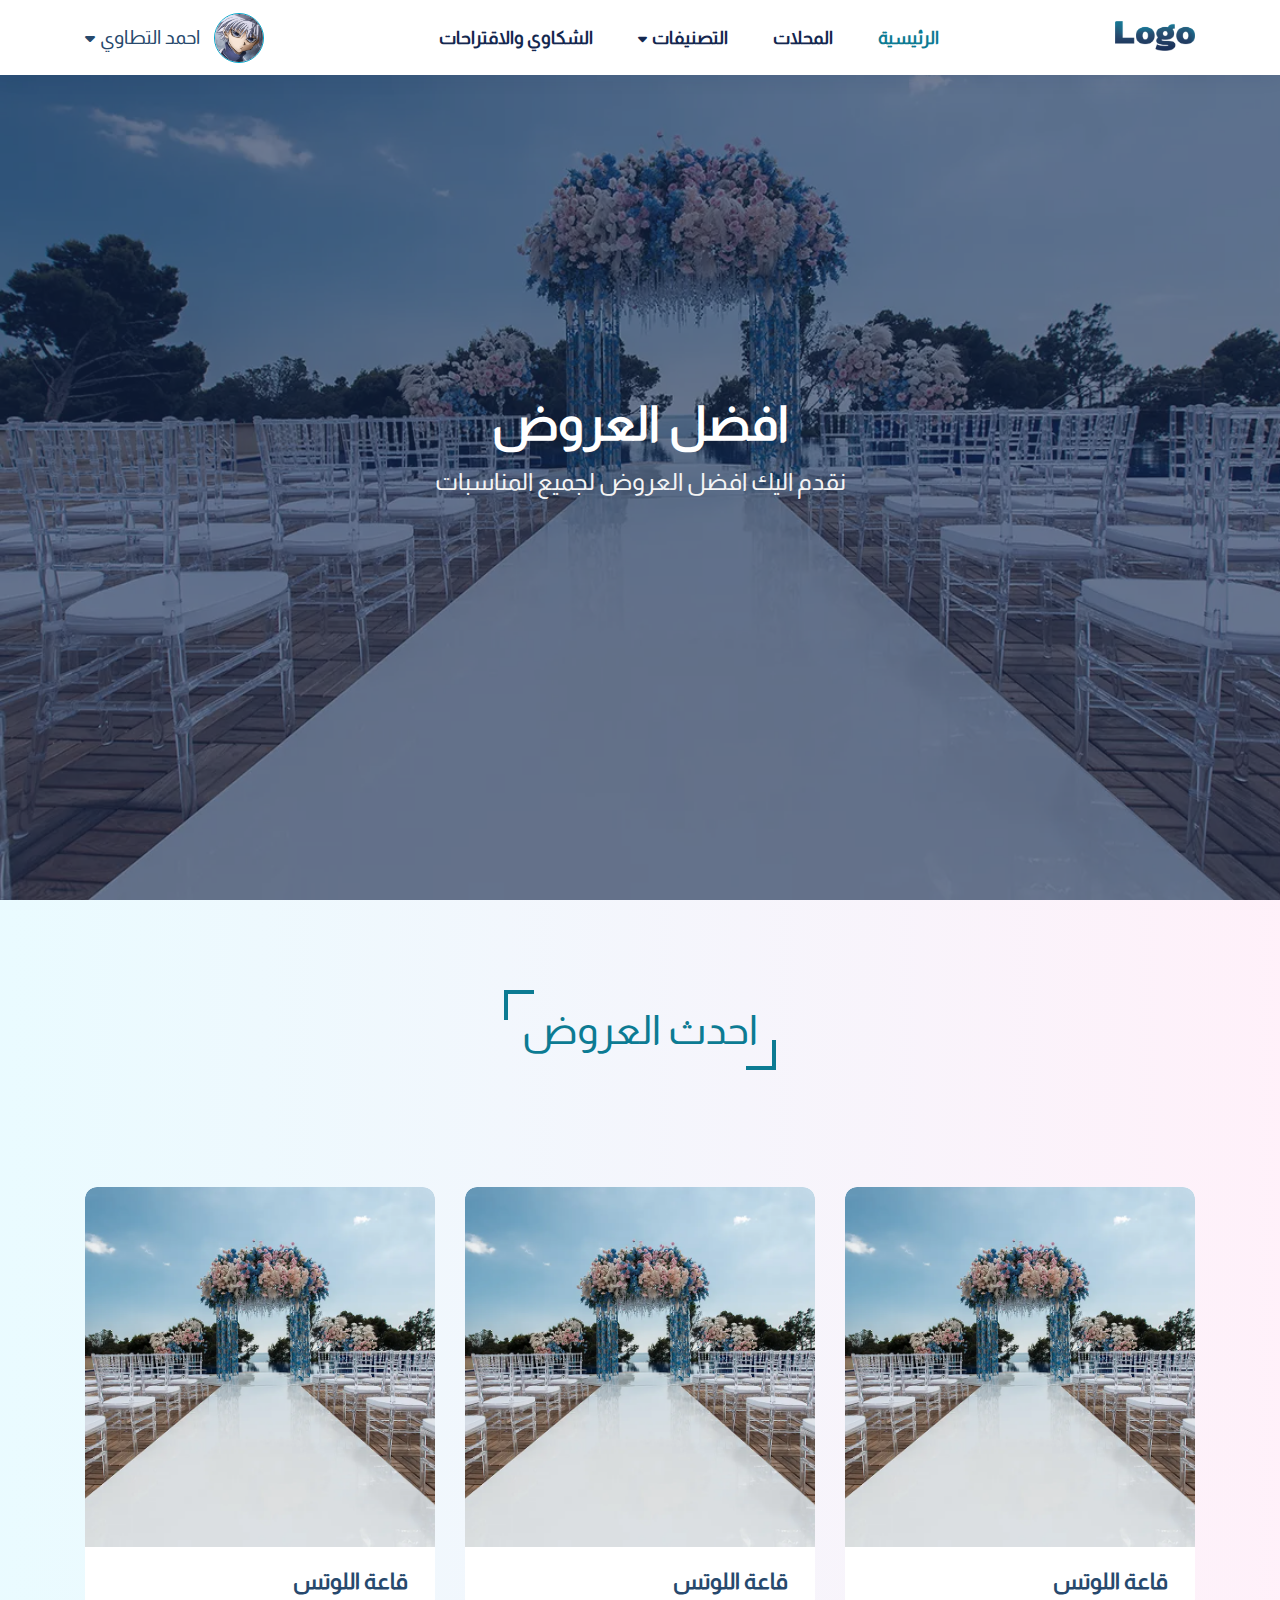
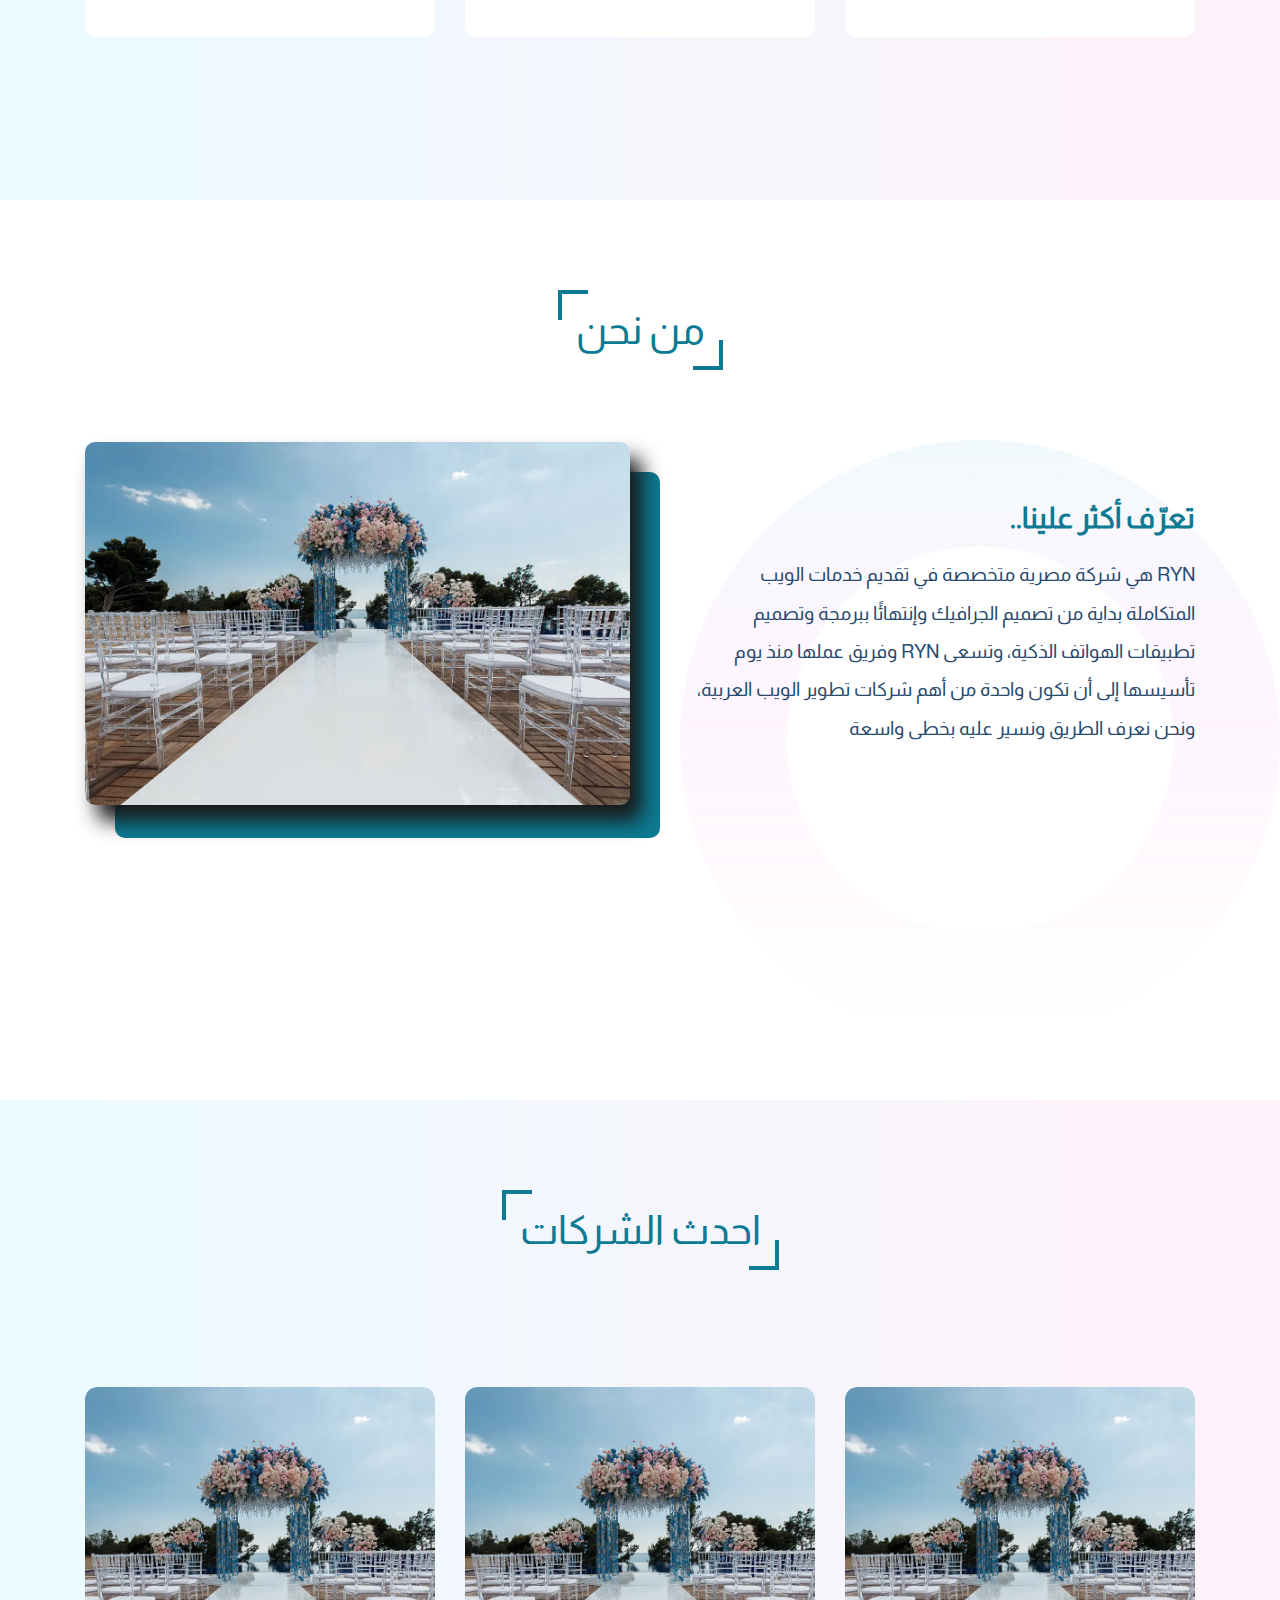
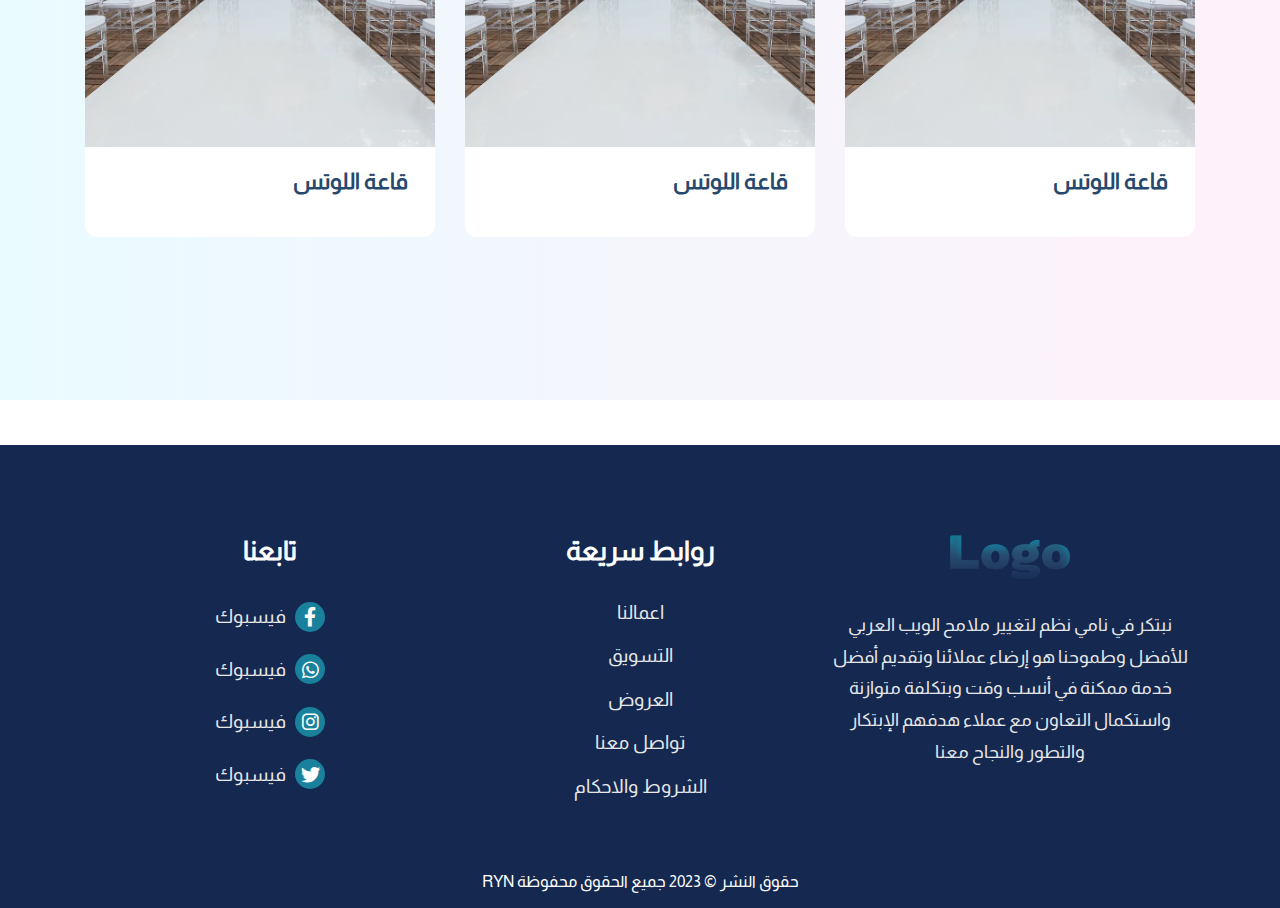
==== commit 3151b720: "ahmed" ====
--- a/index.html
+++ b/index.html
@@ -1 +1 @@
-<!DOCTYPE html><html lang="ar"><head><meta charset="UTF-8"><meta http-equiv="X-UA-Compatible" content="IE=edge"><meta name="viewport" content="width=device-width, initial-scale=1"><meta name="description" content="Information Technology"><title>website-s</title><link rel="icon" href="assets/img/logo.webp" type="image/png"><link rel="stylesheet" href="css/style.css"><link rel="stylesheet" href="css/plugins.css"></head></html><body><header> <div class="container"> <nav class="normal"><a class="logo" href="index.html"><img src="assets/img/logo.webp" alt="logo"></a><ul class="nav-links"> <li class="nav-items"><a class="active" href="index.html">الرئيسية </a></li><li class="nav-items"><a href="company.html">المحلات  </a></li><li class="nav-items"><a href="#!" id="dropDown2"> التصنيفات<i class="fa-solid fa-caret-down"></i></a><div class="drop-down-2"><ul> <li><a href="#!"> الضيافة  </a></li><li><a href="#!"> التنسيقات</a></li></ul></div></li><li class="nav-items"><a href="contact.html">الشكاوي والاقتراحات </a></li></ul><div class="user-after-login"> <div class="user-img"> <img src="assets/img/model-3.webp" alt="user-img"></div><p class="user-name"> احمد التطاوي<i class="fa-solid fa-caret-down"></i></p><div class="drop-down"> <ul> <li><a href="#!"> <i class="fa-light fa-sliders"></i>إعدادات  </a></li><li><a href="#!"> <i class="fa-light fa-arrow-right-from-bracket"></i>تسجيل الخروج </a></li></ul></div></div></nav></div><div class="container-full"> <nav class="responsive"><div class="icon-menu"> <span> </span><span> </span><span> </span></div><a class="logo" href="#!"><img src="assets/img/logo.webp" alt="logo"></a><div class="user-after-login"> <div class="user-img"> <img src="assets/img/model-3.webp" alt="user-img"></div><div class="drop-down"> <ul> <li><a href="#!"> <i class="fa-light fa-sliders"></i>إعدادات </a></li><li><a href="#!"> <i class="fa-light fa-arrow-right-from-bracket"></i>تسجيل الخروج</a></li></ul></div></div><div class="links-res"> <ul> <li><a class="active" href="index.html">الرئيسية </a></li><li><a href="company.html">المحلات  </a></li><li><a href="#!">التصنيفات  </a></li><li><a href="contact.html">الشكاوي والاقتراحات</a></li></ul></div></nav></div></header><section class="home-banner"> <div class="container"> <div class="banner-details"> <h2>افضل العروض </h2><p> نقدم اليك افضل العروض لجميع المناسبات</p></div></div></section><section class="home-offer"> <div class="container"> <div class="main-heading"> <p class="title">احدث العروض</p></div><div class="owl-carousel owl-theme owl-loaded offer-slider"><div class="owl-stage-outer"><div class="owl-stage"><div class="owl-item"><div class="card"> <div class="card-img"> <img src="assets/img/banner-1.webp" alt="offer-img"><div class="icon-contact"><a href="#!"> <i class="fa-brands fa-whatsapp"></i></a><a href="#!"> <i class="fa-solid fa-phone"></i></a></div></div><div class="details-card"> <p class="name-company"> <a href="#!"> قاعة اللوتس </a></p></div></div></div></div></div></div></div></section><section class="home-about"> <div class="container"> <div class="main-heading"> <p class="title"> من نحن</p></div><div class="row gap-1"><div class="col-6-md col-12-sm"><div class="box"> <p class="tittle">تعرّف أكثر علينا..</p><p class="des"> RYN هي شركة مصرية متخصصة في تقديم خدمات الويب المتكاملة بداية من تصميم الجرافيك وإنتهائًا ببرمجة وتصميم تطبيقات الهواتف الذكية، وتسعى RYN وفريق عملها منذ يوم تأسيسها إلى أن تكون واحدة من أهم شركات تطوير الويب العربية، ونحن نعرف الطريق ونسير عليه بخطى واسعة</p></div></div><div class="col-6-md col-12-sm"><div class="img-about"> <img src="assets/img/banner-1.webp" alt="img-about"></div></div></div></div><div class="img-animation"> <img src="assets/img/circle.webp" alt="animation"></div></section><section class="home-offer"> <div class="container"> <div class="main-heading"> <p class="title">احدث الشركات</p></div><div class="owl-carousel owl-theme owl-loaded offer-company"><div class="owl-stage-outer"><div class="owl-stage"><div class="owl-item"><div class="card"> <div class="card-img"> <img src="assets/img/banner-1.webp" alt="offer-img"><div class="icon-contact"><a href="#!"> <i class="fa-brands fa-whatsapp"></i></a><a href="#!"> <i class="fa-solid fa-phone"></i></a></div></div><div class="details-card"> <p class="name-company"> <a href="#!"> قاعة اللوتس </a></p></div></div></div></div></div></div></div></section><footer> <div class="container"> <div class="row"> <div class="col-4-lg col-6-md col-12-sm"><div class="about_notes"> <div class="img_footer"> <img src="assets/img/logo.webp" alt="logo"></div><p class="des">نبتكر في نامي نظم لتغيير ملامح الويب العربي للأفضل وطموحنا هو إرضاء عملائنا وتقديم أفضل خدمة ممكنة في أنسب وقت وبتكلفة متوازنة واستكمال التعاون مع عملاء هدفهم الإبتكار والتطور والنجاح معنا</p></div></div><div class="col-4-lg col-6-md col-12-sm"><div class="important_links"> <p class="head">روابط سريعة</p><ul> <li><a href="#!">اعمالنا</a></li><li><a href="#!">التسويق</a></li><li><a href="#!">العروض</a></li><li><a href="ContactUs.html">تواصل معنا</a></li><li><a href="#!">الشروط والاحكام</a></li></ul></div></div><div class="col-4-lg col-6-md col-12-sm"><div class="follow"> <p class="head">تابعنا</p><ul> <li> <a class="links" href="#!"> <i class="fa-brands fa-facebook-f"></i>فيسبوك</a></li><li> <a class="links" href="#!"> <i class="fa-brands fa-whatsapp"></i>فيسبوك</a></li><li> <a class="links" href="#!"> <i class="fa-brands fa-instagram"></i>فيسبوك</a></li><li> <a class="links" href="#!"> <i class="fa-brands fa-twitter"></i>فيسبوك</a></li></ul></div></div></div><p class="copy_right">حقوق النشر © 2023 جميع الحقوق محفوظة <a href="#!">RYN </a></p></div></footer><script src="js/plugins.js"></script></body>+<!DOCTYPE html><html lang="ar"><head><meta charset="UTF-8"><meta http-equiv="X-UA-Compatible" content="IE=edge"><meta name="viewport" content="width=device-width, initial-scale=1"><meta name="description" content="Information Technology"><title>website-s</title><link rel="icon" href="assets/img/logo.webp" type="image/png"><link rel="stylesheet" href="css/style.css"><link rel="stylesheet" href="css/plugins.css"></head></html><body><header> <div class="container"> <nav class="normal"><a class="logo" href="index.html"><img src="assets/img/logo.webp" alt="logo"></a><ul class="nav-links"> <li class="nav-items"><a class="active" href="index.html">الرئيسية </a></li><li class="nav-items"><a href="company.html">المحلات  </a></li><li class="nav-items"><a href="#!" id="dropDown2"> التصنيفات<i class="fa-solid fa-caret-down"></i></a><div class="drop-down-2"><ul> <li><a href="products.html"> الضيافة  </a></li><li><a href="formats.html"> التنسيقات</a></li></ul></div></li><li class="nav-items"><a href="contact.html">الشكاوي والاقتراحات </a></li></ul><div class="user-after-login"> <div class="user-img"> <img src="assets/img/model-3.webp" alt="user-img"></div><p class="user-name"> احمد التطاوي<i class="fa-solid fa-caret-down"></i></p><div class="drop-down"> <ul> <li><a href="#!"> <i class="fa-light fa-sliders"></i>إعدادات  </a></li><li><a href="#!"> <i class="fa-light fa-arrow-right-from-bracket"></i>تسجيل الخروج </a></li></ul></div></div></nav></div><div class="container-full"> <nav class="responsive"><div class="icon-menu"> <span> </span><span> </span><span> </span></div><a class="logo" href="#!"><img src="assets/img/logo.webp" alt="logo"></a><div class="user-after-login"> <div class="user-img"> <img src="assets/img/model-3.webp" alt="user-img"></div><div class="drop-down"> <ul> <li><a href="#!"> <i class="fa-light fa-sliders"></i>إعدادات </a></li><li><a href="#!"> <i class="fa-light fa-arrow-right-from-bracket"></i>تسجيل الخروج</a></li></ul></div></div><div class="links-res"> <ul> <li><a class="active" href="index.html">الرئيسية </a></li><li><a href="company.html">المحلات  </a></li><li><a href="#!">التصنيفات  </a></li><li><a href="contact.html">الشكاوي والاقتراحات</a></li></ul></div></nav></div></header><section class="home-banner"> <div class="container"> <div class="banner-details"> <h2>افضل العروض </h2><p> نقدم اليك افضل العروض لجميع المناسبات</p></div></div></section><section class="home-offer"> <div class="container"> <div class="main-heading"> <p class="title">احدث العروض</p></div><div class="owl-carousel owl-theme owl-loaded offer-slider"><div class="owl-stage-outer"><div class="owl-stage"><div class="owl-item"><div class="card"> <div class="card-img"> <img src="assets/img/banner-1.webp" alt="offer-img"><div class="icon-contact"><a href="#!"> <i class="fa-brands fa-whatsapp"></i></a><a href="#!"> <i class="fa-solid fa-phone"></i></a></div></div><div class="details-card"> <p class="name-company"> <a href="#!"> قاعة اللوتس </a></p></div></div></div></div></div></div></div></section><section class="home-about"> <div class="container"> <div class="main-heading"> <p class="title"> من نحن</p></div><div class="row gap-1"><div class="col-6-md col-12-sm"><div class="box"> <p class="tittle">تعرّف أكثر علينا..</p><p class="des"> RYN هي شركة مصرية متخصصة في تقديم خدمات الويب المتكاملة بداية من تصميم الجرافيك وإنتهائًا ببرمجة وتصميم تطبيقات الهواتف الذكية، وتسعى RYN وفريق عملها منذ يوم تأسيسها إلى أن تكون واحدة من أهم شركات تطوير الويب العربية، ونحن نعرف الطريق ونسير عليه بخطى واسعة</p></div></div><div class="col-6-md col-12-sm"><div class="img-about"> <img src="assets/img/banner-1.webp" alt="img-about"></div></div></div></div><div class="img-animation"> <img src="assets/img/circle.webp" alt="animation"></div></section><section class="home-offer"> <div class="container"> <div class="main-heading"> <p class="title">احدث الشركات</p></div><div class="owl-carousel owl-theme owl-loaded offer-company"><div class="owl-stage-outer"><div class="owl-stage"><div class="owl-item"><div class="card"> <div class="card-img"> <img src="assets/img/banner-1.webp" alt="offer-img"><div class="icon-contact"><a href="#!"> <i class="fa-brands fa-whatsapp"></i></a><a href="#!"> <i class="fa-solid fa-phone"></i></a></div></div><div class="details-card"> <p class="name-company"> <a href="#!"> قاعة اللوتس </a></p></div></div></div></div></div></div></div></section><footer> <div class="container"> <div class="row"> <div class="col-4-lg col-6-md col-12-sm"><div class="about_notes"> <div class="img_footer"> <img src="assets/img/logo.webp" alt="logo"></div><p class="des">نبتكر في نامي نظم لتغيير ملامح الويب العربي للأفضل وطموحنا هو إرضاء عملائنا وتقديم أفضل خدمة ممكنة في أنسب وقت وبتكلفة متوازنة واستكمال التعاون مع عملاء هدفهم الإبتكار والتطور والنجاح معنا</p></div></div><div class="col-4-lg col-6-md col-12-sm"><div class="important_links"> <p class="head">روابط سريعة</p><ul> <li><a href="#!">اعمالنا</a></li><li><a href="#!">التسويق</a></li><li><a href="#!">العروض</a></li><li><a href="ContactUs.html">تواصل معنا</a></li><li><a href="#!">الشروط والاحكام</a></li></ul></div></div><div class="col-4-lg col-6-md col-12-sm"><div class="follow"> <p class="head">تابعنا</p><ul> <li> <a class="links" href="#!"> <i class="fa-brands fa-facebook-f"></i>فيسبوك</a></li><li> <a class="links" href="#!"> <i class="fa-brands fa-whatsapp"></i>فيسبوك</a></li><li> <a class="links" href="#!"> <i class="fa-brands fa-instagram"></i>فيسبوك</a></li><li> <a class="links" href="#!"> <i class="fa-brands fa-twitter"></i>فيسبوك</a></li></ul></div></div></div><p class="copy_right">حقوق النشر © 2023 جميع الحقوق محفوظة <a href="#!">RYN </a></p></div></footer><script src="js/plugins.js"></script></body>--- a/css/style.css
+++ b/css/style.css
@@ -1 +1 @@
-.row{display:-webkit-box;display:-ms-flexbox;display:flex;-webkit-box-align:center;-ms-flex-align:center;align-items:center;-ms-flex-wrap:wrap;flex-wrap:wrap}.gap-1>*{padding-left:10px;padding-right:10px}.gap-1{margin-left:-10px;margin-right:-10px}@media (min-width:567px){.col-6-sm{-webkit-box-sizing:border-box;box-sizing:border-box;-webkit-box-flex:0;-ms-flex-positive:0;flex-grow:0;width:50%}.col-12-sm{-webkit-box-sizing:border-box;box-sizing:border-box;-webkit-box-flex:0;-ms-flex-positive:0;flex-grow:0;width:100%}}@media (min-width:768px){.col-4-md{-webkit-box-sizing:border-box;box-sizing:border-box;-webkit-box-flex:0;-ms-flex-positive:0;flex-grow:0;width:33.3333333333%}.col-6-md{-webkit-box-sizing:border-box;box-sizing:border-box;-webkit-box-flex:0;-ms-flex-positive:0;flex-grow:0;width:50%}}@media (min-width:992px){.col-4-lg{-webkit-box-sizing:border-box;box-sizing:border-box;-webkit-box-flex:0;-ms-flex-positive:0;flex-grow:0;width:33.3333333333%}}@media (max-width:567px){.col-6-sm{-webkit-box-sizing:border-box;box-sizing:border-box;-webkit-box-flex:0;-ms-flex-positive:0;flex-grow:0;width:50%}.col-12-sm{-webkit-box-sizing:border-box;box-sizing:border-box;-webkit-box-flex:0;-ms-flex-positive:0;flex-grow:0;width:100%}}.container-full{max-width:100%;margin:0 auto;padding:0 15px}.container{max-width:1200px;margin:0 auto;padding:0 15px}@media (max-width:767px){.container{padding:0 15px}}@media (min-width:567px){.container{max-width:540px}}@media (min-width:768px){.container{max-width:720px}}@media (min-width:992px){.container{max-width:960px}}@media (min-width:1200px){.container{max-width:1140px}}@media (min-width:1400px){.container{max-width:1320px}}*,::after,::before{-webkit-box-sizing:border-box;box-sizing:border-box}*{font-size:inherit;margin:0;padding:0;font-family:Almarai;direction:rtl}@font-face{src:url(../assets/webfonts/Almarai-Regular.woff2),url(../assets/webfonts/Almarai-Bold.woff2);font-family:Almarai;font-display:swap}body{background-color:#fff;overflow-x:hidden}ul li{list-style:none}a{text-decoration:none;display:inline-block}button{height:unset}.Details-company .details .button,.model-book .book .button{background-color:var(--button-background);border:1px solid transparent;border-radius:5px;-webkit-transition:.3s ease-out;transition:.3s ease-out}.Details-company .details .button:hover,.model-book .book .button:hover{background-color:var(--button-hover)}header .responsive .icon-menu{width:50px;height:50px;position:relative;background-color:transparent;border:0;display:-webkit-box;display:-ms-flexbox;display:flex;-webkit-box-align:center;-ms-flex-align:center;align-items:center;-webkit-box-pack:center;-ms-flex-pack:center;justify-content:center;cursor:pointer;overflow:hidden}header .responsive .icon-menu span{position:absolute;height:4px;width:40px;background-color:#27496d;border-radius:50px;-webkit-transition:.2s linear;transition:.2s linear}header .responsive .icon-menu span:nth-child(1){top:10px}header .responsive .icon-menu span:nth-child(2){top:20px}header .responsive .icon-menu span:nth-child(3){top:30px}header .responsive .active.icon-menu span:nth-child(1){top:50%;-webkit-transform:rotate(45deg);transform:rotate(45deg)}header .responsive .active.icon-menu span:nth-child(2){top:20px;-webkit-transform:translateX(50px);transform:translateX(50px);opacity:0}header .responsive .active.icon-menu span:nth-child(3){top:50%;-webkit-transform:rotate(315deg);transform:rotate(315deg)}header .normal .nav-links .drop-down-2,header .normal .user-after-login .drop-down,header .responsive .drop-down{position:absolute;left:-15px;top:7.5vh;background-color:#fff;-webkit-box-shadow:0 0 10px rgba(20,40,80,.1);box-shadow:0 0 10px rgba(20,40,80,.1);width:150px;border-radius:5px;display:none}header .normal .nav-links .drop-down-2 ul,header .normal .user-after-login .drop-down ul,header .responsive .drop-down ul{padding:3vh 1.5vh}header .normal .nav-links .drop-down-2 ul li,header .normal .user-after-login .drop-down ul li,header .responsive .drop-down ul li{padding-bottom:3vh}header .normal .nav-links .drop-down-2 ul li a,header .normal .user-after-login .drop-down ul li a,header .responsive .drop-down ul li a{font-size:1rem;color:#27496d;-webkit-transition:.3s ease-out;transition:.3s ease-out;font-weight:300}header .normal .nav-links .drop-down-2 ul li a i,header .normal .user-after-login .drop-down ul li a i,header .responsive .drop-down ul li a i{padding-left:1vh}header .normal .nav-links .drop-down-2 ul li a:hover,header .normal .user-after-login .drop-down ul li a:hover,header .responsive .drop-down ul li a:hover{color:#00a8cc;-webkit-transform:translateX(-10px);transform:translateX(-10px)}header .normal .nav-links .drop-down-2 ul li:last-child,header .normal .user-after-login .drop-down ul li:last-child,header .responsive .drop-down ul li:last-child{padding-bottom:0}header .normal .nav-links .nav-items i.flip,header .normal .user-after-login .user-name i.flip{-webkit-transform:rotate(180deg);transform:rotate(180deg);color:#0c7b93;padding-left:5px;padding-right:0}.company .company-card,.some-products .company-card{background-color:#fff;border-radius:12px;padding:10px;-webkit-box-shadow:0 0 10px rgba(20,40,80,.1);box-shadow:0 0 10px rgba(20,40,80,.1);-webkit-transition:.3s ease-out;transition:.3s ease-out;margin-bottom:3vh}.company .company-card:hover,.some-products .company-card:hover{-webkit-box-shadow:0 0 10px rgba(20,40,80,.2);box-shadow:0 0 10px rgba(20,40,80,.2);-webkit-transform:scale(1.05);transform:scale(1.05)}.company .company-card:hover .company-img img,.some-products .company-card:hover .company-img img{-webkit-transform:scale(1.2);transform:scale(1.2)}.company .company-card:hover .details-company .name,.some-products .company-card:hover .details-company .name{color:#00a8cc}.company .company-card .company-img,.some-products .company-card .company-img{width:100%;height:50%;overflow:hidden;border-radius:8px}.company .company-card .company-img img,.some-products .company-card .company-img img{width:100%;height:100%;-o-object-fit:cover;object-fit:cover;border-radius:8px;-webkit-transition:2s ease-in-out;transition:2s ease-in-out}.company .company-card .details-company,.some-products .company-card .details-company{display:-webkit-box;display:-ms-flexbox;display:flex;-webkit-box-align:center;-ms-flex-align:center;align-items:center;-webkit-box-pack:justify;-ms-flex-pack:justify;justify-content:space-between;padding:2vh 0}.company .company-card .details-company .name,.some-products .company-card .details-company .name{font-size:1.4rem;font-weight:800;color:#27496d;-webkit-transition:.3s ease-out;transition:.3s ease-out}.company .company-card .details-company button,.some-products .company-card .details-company button{background-color:#0c7b93;-webkit-transition:.3s ease-out;transition:.3s ease-out;border-radius:8px;border:none}.company .company-card .details-company button a,.some-products .company-card .details-company button a{color:#fff;font-size:1.2rem;padding:10px 20px}.company .company-card .details-company button:hover,.some-products .company-card .details-company button:hover{background-color:#00a8cc}.Details-company .details .button,.model-book .book .button{display:-webkit-box;display:-ms-flexbox;display:flex;-webkit-box-align:center;-ms-flex-align:center;align-items:center;-webkit-box-pack:center;-ms-flex-pack:center;justify-content:center}.Details-company .details .button button,.model-book .book .button button{background-color:#0c7b93;-webkit-transition:.3s ease-out;transition:.3s ease-out;border:none;border-radius:10px;padding:15px 40px;color:#fff;font-size:1.2rem}.Details-company .details .button button:hover,.model-book .book .button button:hover{background-color:#00a8cc}header{width:100%;-webkit-box-shadow:0 0 1.25rem rgba(20,40,80,.1);box-shadow:0 0 1.25rem rgba(20,40,80,.1);z-index:9999;position:relative;background-color:#fff}header.scroll{position:fixed;-webkit-animation:sticky .5s linear;animation:sticky .5s linear;top:0;-webkit-box-shadow:0 0 1.25rem rgba(20,40,80,.15);box-shadow:0 0 1.25rem rgba(20,40,80,.15)}header .normal{display:-webkit-box;display:-ms-flexbox;display:flex;-webkit-box-align:center;-ms-flex-align:center;align-items:center;-webkit-box-pack:justify;-ms-flex-pack:justify;justify-content:space-between;padding:12px 0}@media (max-width:768px){header .normal{display:none}}header .normal.scroll{padding:8px 0}header .normal.scroll .logo img{width:60px}header .normal .logo img{width:80px;height:48px;-o-object-fit:contain;object-fit:contain}header .normal .nav-links{display:-webkit-box;display:-ms-flexbox;display:flex;-webkit-box-align:center;-ms-flex-align:center;align-items:center}header .normal .nav-links .nav-items{padding-right:5vh;position:relative}header .normal .nav-links .nav-items:nth-child(1){padding-right:0}header .normal .nav-links .nav-items i{padding-right:5px;font-size:.9rem;-webkit-transition:.3s ease-out;transition:.3s ease-out}header .normal .nav-links .nav-items a{font-size:1.1rem;color:#142850;-webkit-transition:.3s ease-out;transition:.3s ease-out;font-weight:800;position:relative}header .normal .nav-links .nav-items a:hover{color:#0c7b93}header .normal .nav-links .nav-items a.active{color:#0c7b93}header .normal .nav-links .drop-down-2{left:33px;-webkit-transform:translateX(-50%);transform:translateX(-50%);top:5.5vh;width:130px}header .normal .user-after-login{display:-webkit-box;display:-ms-flexbox;display:flex;-webkit-box-align:center;-ms-flex-align:center;align-items:center;position:relative}header .normal .user-after-login .user-img{width:50px;height:50px}header .normal .user-after-login .user-img img{width:100%;height:100%;-o-object-fit:contain;object-fit:contain;border-radius:50%;border:1px solid #00a8cc}header .normal .user-after-login .user-name{font-size:1.2rem;padding-right:1.5vh;color:#27496d;cursor:pointer;position:relative}header .normal .user-after-login .user-name i{font-size:1rem;padding-right:5px;-webkit-transition:.3s ease-out;transition:.3s ease-out}header .responsive{display:-webkit-box;display:-ms-flexbox;display:flex;-webkit-box-align:center;-ms-flex-align:center;align-items:center;-webkit-box-pack:justify;-ms-flex-pack:justify;justify-content:space-between;padding:12px 0}@media (min-width:768px){header .responsive{display:none}}header .responsive .user-after-login{position:relative}header .responsive .logo img{width:70px;height:48px;-o-object-fit:contain;object-fit:contain}header .responsive .user-img{border-radius:50%;cursor:pointer;width:50px;height:50px;position:relative}header .responsive .user-img img{width:100%;height:100%;-o-object-fit:cover;object-fit:cover;border:1px solid #0c7b93;border-radius:50%}header .responsive .drop-down{top:8.5vh;left:0}header .responsive .drop-down::before{content:"";border:8px solid transparent;position:absolute;top:-16px;left:15px;border-bottom-color:#0c7b93}header .responsive .links-res{background-color:#f4f4f4;width:100%;height:35vh;position:absolute;top:74px;right:0;-webkit-box-shadow:0 10px 15px rgba(38,38,38,.1);box-shadow:0 10px 15px rgba(38,38,38,.1);display:none}header .responsive .links-res ul{padding:3vh 5vh}header .responsive .links-res ul li{padding-top:4vh}header .responsive .links-res ul li a{font-size:1.2rem;color:#27496d;-webkit-transition:.3s ease-out;transition:.3s ease-out}header .responsive .links-res ul li a:hover{color:#00a8cc;-webkit-transform:translateX(-15px);transform:translateX(-15px)}@-webkit-keyframes sticky{0%{top:-100px}100%{top:0}}@keyframes sticky{0%{top:-100px}100%{top:0}}.home-banner{height:calc(100vh - 75.2px);background:url(../assets/img/banner-1.webp) no-repeat fixed;background-size:cover;position:relative}.home-banner::before{content:"";position:absolute;top:0;left:0;background:rgba(20,40,80,.6);width:100%;height:100%}.home-banner .banner-details{position:absolute;top:45%;left:50%;-webkit-transform:translate(-50%,-50%);transform:translate(-50%,-50%);text-align:center;z-index:10}.home-banner .banner-details h2,.home-banner .banner-details p{position:relative}.home-banner .banner-details h2{font-size:3rem;padding-bottom:2vh;color:#fff}@media (max-width:580px){.home-banner .banner-details h2{font-size:2rem}}.home-banner .banner-details p{font-size:1.5rem;color:#f4f4f4}@media (max-width:580px){.home-banner .banner-details p{font-size:1rem}}.home-offer{width:100%;min-height:100vh;padding-top:10vh;background:-webkit-gradient(linear,left top,right top,from(hsla(191deg,100%,93%,.6)),to(hsla(323deg,100%,93%,.4)));background:linear-gradient(90deg,hsla(191deg,100%,93%,.6) 0,hsla(323deg,100%,93%,.4) 100%)}.home-offer .owl-stage-outer{padding:5vh 0}.home-offer .card{background-color:#fff;border-radius:12px;min-height:50vh;-webkit-transition:.3s ease-out;transition:.3s ease-out;position:relative}.home-offer .card:hover{-webkit-box-shadow:0 0 10px rgba(20,40,80,.3);box-shadow:0 0 10px rgba(20,40,80,.3)}.home-offer .card:hover .card-img img{-webkit-transform:scale(1.2);transform:scale(1.2)}.home-offer .card:hover .card-img .icon-contact{top:0}.home-offer .card:hover .details-card .name-company a{color:#00a8cc}.home-offer .card .card-img{width:100%;height:40vh;border-top-left-radius:12px;border-top-right-radius:12px;overflow:hidden;position:relative}.home-offer .card .card-img img{width:100%;height:100%;-o-object-fit:cover;object-fit:cover;border-top-left-radius:12px;border-top-right-radius:12px;-webkit-transition:3s ease-in-out;transition:3s ease-in-out}.home-offer .card .card-img .icon-contact{position:absolute;top:-100%;left:50%;-webkit-transform:translateX(-50%);transform:translateX(-50%);background-color:rgba(0,168,204,.5);z-index:10;width:100%;height:100%;display:-webkit-box;display:-ms-flexbox;display:flex;-webkit-box-align:center;-ms-flex-align:center;align-items:center;-webkit-box-pack:center;-ms-flex-pack:center;justify-content:center;-webkit-transition:.3s ease-out;transition:.3s ease-out}.home-offer .card .card-img .icon-contact a{position:relative}.home-offer .card .card-img .icon-contact a:nth-child(2){margin-right:5vh}.home-offer .card .card-img .icon-contact a i{font-size:2rem;background-color:#ededed;width:55px;height:55px;border-radius:50%;display:-webkit-box;display:-ms-flexbox;display:flex;-webkit-box-align:center;-ms-flex-align:center;align-items:center;-webkit-box-pack:center;-ms-flex-pack:center;justify-content:center;color:#00a8cc;-webkit-box-shadow:4px 3px 10px rgba(0,0,0,.1) inset,-9px -4px 10px rgba(255,255,255,.5) inset;box-shadow:4px 3px 10px rgba(0,0,0,.1) inset,-9px -4px 10px rgba(255,255,255,.5) inset}.home-offer .card .details-card{padding:2.5vh 3vh 2vh;display:-webkit-box;display:-ms-flexbox;display:flex;-webkit-box-align:center;-ms-flex-align:center;align-items:center;-webkit-box-pack:justify;-ms-flex-pack:justify;justify-content:space-between}.home-offer .card .details-card .name-company{font-size:1.4rem;font-weight:800}.home-offer .card .details-card .name-company a{color:#27496d;-webkit-transition:.3s ease-out;transition:.3s ease-out}.home-offer .card .details-card .data{font-size:.9rem;color:#535353}.main-heading{display:-webkit-box;display:-ms-flexbox;display:flex;-webkit-box-align:center;-ms-flex-align:center;align-items:center;-webkit-box-orient:vertical;-webkit-box-direction:normal;-ms-flex-direction:column;flex-direction:column;-webkit-box-pack:center;-ms-flex-pack:center;justify-content:center;padding-bottom:8vh}.main-heading .title{position:relative;font-size:2.5rem;color:#0c7b93;padding:2vh}.main-heading .title::after,.main-heading .title::before{content:"";position:absolute;width:30px;height:30px}.main-heading .title::before{border-top:4px solid #0c7b93;border-left:4px solid #0c7b93;top:0;left:0}.main-heading .title::after{border-bottom:4px solid #0c7b93;border-right:4px solid #0c7b93;bottom:0;right:0}.home-about{width:100%;min-height:100vh;padding-top:10vh;position:relative}.home-about .img-animation{position:absolute;top:60%;-webkit-transform:translateY(-50%);transform:translateY(-50%);right:0;width:600px;height:600px;z-index:-1}.home-about .img-animation img{width:100%;height:100%;-o-object-fit:contain;object-fit:contain;opacity:.1;-webkit-animation:rotate_360 6s linear infinite;animation:rotate_360 6s linear infinite}.home-about .box{position:relative}.home-about .box .tittle{font-size:1.8rem;color:#0c7b93;padding-bottom:2.5vh;font-weight:800}.home-about .box .des{font-size:1.2rem;color:#27496d;line-height:2;padding-left:5vh}.home-about .img-about{width:100%;height:100%;position:relative}.home-about .img-about::before{content:"";width:100%;height:100%;background-color:#0c7b93;position:absolute;top:30px;left:30px;border-radius:10px}.home-about .img-about img{width:100%;height:100%;-o-object-fit:contain;object-fit:contain;border-radius:10px;position:relative;-webkit-box-shadow:12px 16px 20px #191919;box-shadow:12px 16px 20px #191919}@-webkit-keyframes rotate_360{0%{-webkit-transform:rotate(0);transform:rotate(0)}100%{-webkit-transform:rotate(360deg);transform:rotate(360deg)}}@keyframes rotate_360{0%{-webkit-transform:rotate(0);transform:rotate(0)}100%{-webkit-transform:rotate(360deg);transform:rotate(360deg)}}.page-banner{width:100%;height:50vh;position:relative;background:url(../assets/img/banner-page.webp) no-repeat;background-size:cover}.page-banner::before{content:"";position:absolute;top:0;left:0;background:rgba(20,40,80,.6);width:100%;height:100%}.page-banner .page-bread{position:absolute;top:50%;left:50%;-webkit-transform:translate(-50%,-50%);transform:translate(-50%,-50%);display:-webkit-box;display:-ms-flexbox;display:flex;-webkit-box-align:center;-ms-flex-align:center;align-items:center;-webkit-box-orient:vertical;-webkit-box-direction:normal;-ms-flex-direction:column;flex-direction:column}.page-banner .page-bread .head{position:relative;font-size:2.8rem;color:#fff;margin-bottom:2vh}.page-banner .page-bread ul{display:-webkit-box;display:-ms-flexbox;display:flex;-webkit-box-align:center;-ms-flex-align:center;align-items:center;position:relative}.page-banner .page-bread ul li{padding-right:10px;font-size:1.3rem;color:#e8e8e8}.page-banner .page-bread ul li:nth-child(1){padding-right:0}.page-banner .page-bread ul li a{color:#e8e8e8;-webkit-transition:.3s ease-out;transition:.3s ease-out}.page-banner .page-bread ul li a:hover{color:#00a8cc}.contactUs{width:100%;min-height:100vh;padding-top:10vh;background:-webkit-gradient(linear,left top,right top,from(hsla(191deg,100%,93%,.6)),to(hsla(323deg,100%,93%,.4)));background:linear-gradient(90deg,hsla(191deg,100%,93%,.6) 0,hsla(323deg,100%,93%,.4) 100%)}.contactUs form .form-control{width:100%;margin-bottom:3vh;display:-webkit-box;display:-ms-flexbox;display:flex;-webkit-box-align:center;-ms-flex-align:center;align-items:center;-webkit-box-orient:vertical;-webkit-box-direction:normal;-ms-flex-direction:column;flex-direction:column;-webkit-box-align:start;-ms-flex-align:start;align-items:flex-start}.contactUs form .form-control label{font-size:1.3rem;color:#27496d;padding:0 1.5vh 1.5vh 0;text-align:right;font-weight:800}.contactUs form .form-control input,.contactUs form .form-control textarea{width:100%;height:48px;padding-right:10px;padding-left:10px;max-width:100%;border:1px solid silver;border-radius:8px;background-color:transparent;-webkit-transition:.3s ease-out;transition:.3s ease-out;font-size:1.2rem}.contactUs form .form-control input:focus,.contactUs form .form-control textarea:focus{border:1px solid #00a8cc;outline:0}.contactUs form .form-control textarea{height:120px;padding-top:10px}.contactUs form .button{width:100%;display:-webkit-box;display:-ms-flexbox;display:flex;-webkit-box-align:center;-ms-flex-align:center;align-items:center;-webkit-box-pack:center;-ms-flex-pack:center;justify-content:center}.contactUs form .button button{padding:15px 40px;background-color:transparent;border:1px solid #00a8cc;color:#00a8cc;-webkit-transition:.3s ease-out;transition:.3s ease-out;border-radius:10px;cursor:pointer;font-size:1.2rem}.contactUs form .button button:hover{color:#fff;background-color:#00a8cc}.contactUs img{width:100%;height:100%;-o-object-fit:contain;object-fit:contain}@media (max-width:767px){.contactUs img{display:none}}.company{width:100%;min-height:100vh;padding-top:10vh;background:-webkit-gradient(linear,left top,right top,from(hsla(191deg,100%,93%,.6)),to(hsla(323deg,100%,93%,.4)));background:linear-gradient(90deg,hsla(191deg,100%,93%,.6) 0,hsla(323deg,100%,93%,.4) 100%);padding-bottom:5vh}.Details-company{width:100%;min-height:80vh;padding-top:10vh;background:-webkit-gradient(linear,left top,right top,from(hsla(191deg,100%,93%,.6)),to(hsla(323deg,100%,93%,.4)));background:linear-gradient(90deg,hsla(191deg,100%,93%,.6) 0,hsla(323deg,100%,93%,.4) 100%)}.Details-company .main-img{width:100%;height:50vh}.Details-company .main-img img{width:100%;height:100%;-o-object-fit:cover;object-fit:cover;border-radius:12px}.Details-company .img-gallery{margin-top:3vh}.Details-company .img-gallery .gallery-1{width:28vh;max-width:100%;height:15vh;cursor:pointer}.Details-company .img-gallery .gallery-1 img{width:100%;height:100%;-o-object-fit:cover;object-fit:cover;border-radius:8px;opacity:.5}.Details-company .img-gallery .gallery-1 img.active{opacity:1}.Details-company .details .head{font-size:2rem;font-weight:300;color:#27496d;margin-bottom:3vh;font-weight:800}.Details-company .details .des{font-size:1.1rem;color:#636363;line-height:1.8;margin-bottom:3vh}.Details-company .details .bank{display:-webkit-box;display:-ms-flexbox;display:flex;-webkit-box-align:center;-ms-flex-align:center;align-items:center;margin-bottom:3vh}.Details-company .details .bank .number,.Details-company .details .bank .tittle{font-size:1.2rem;color:#142850}.Details-company .details .bank .tittle{font-weight:800}.Details-company .details .bank .number{padding-right:10px}.Details-company .details .social-company{display:-webkit-box;display:-ms-flexbox;display:flex;-webkit-box-align:center;-ms-flex-align:center;align-items:center}.Details-company .details .social-company p{font-size:1.2rem;font-weight:800;color:#142850}.Details-company .details .social-company a{display:-webkit-box;display:-ms-flexbox;display:flex;-webkit-box-align:center;-ms-flex-align:center;align-items:center;-webkit-box-pack:center;-ms-flex-pack:center;justify-content:center;width:35px;height:35px;background-color:#0c7b93;border-radius:5px;-webkit-transition:.3s ease-out;transition:.3s ease-out;margin-right:10px}.Details-company .details .social-company a i{color:#fff;font-size:1.2rem}.Details-company .details .social-company a:hover{background-color:#00a8cc}.Details-company .details .button{padding-top:5vh}.Details-company .details .button button{cursor:pointer}.some-products{width:100%;min-height:60vh;padding-top:10vh}.model-book{position:fixed;top:0;left:0;width:100%;height:100%;background-color:rgba(0,0,0,.5);z-index:10001;-webkit-backdrop-filter:blur(5px);backdrop-filter:blur(5px);display:none}.model-book .book{position:absolute;top:50%;left:50%;-webkit-transform:translate(-50%,-50%);transform:translate(-50%,-50%);background-color:#fff;width:500px;height:50vh;max-width:100%;padding:3vh 5vh;border-radius:10px}.model-book .book p{display:-webkit-box;display:-ms-flexbox;display:flex;-webkit-box-align:center;-ms-flex-align:center;align-items:center;-webkit-box-pack:center;-ms-flex-pack:center;justify-content:center;font-size:2rem;font-weight:800;color:#27496d;padding-bottom:8vh}.model-book .book .book-input{width:100%;display:-webkit-box;display:-ms-flexbox;display:flex;-webkit-box-align:center;-ms-flex-align:center;align-items:center;margin-bottom:3vh}.model-book .book .book-input label{font-size:1.3rem;color:#142850;padding-bottom:2vh;padding-left:1vh;width:145px}.model-book .book .book-input input{width:100%;height:48px;padding-right:10px;padding-left:10px;max-width:100%;border:1px solid silver;border-radius:8px;background-color:transparent;-webkit-transition:.3s ease-out;transition:.3s ease-out;font-size:1.2rem;width:50%}.model-book .book .book-input input:focus{outline:0;border:1px solid #0c7b93}.model-book .book .button{padding-top:2vh}.model-book .book .button button{padding:0}.model-book .book .button button a{padding:15px 40px;color:#fff;font-size:1.2rem}input::-webkit-inner-spin-button,input::-webkit-outer-spin-button{-webkit-appearance:none;margin:0}footer{width:100%;min-height:50vh;padding-top:10vh;background-color:#142850;position:relative;width:100%;text-align:center}footer .row{-webkit-box-align:start;-ms-flex-align:start;align-items:flex-start}footer .about_notes{position:relative;margin-bottom:2vh}footer .about_notes .img_footer{width:120px;height:auto;padding-bottom:3vh;margin-left:auto;margin-right:auto}footer .about_notes .img_footer img{width:100%;height:100%;-o-object-fit:cover;object-fit:cover}footer .about_notes .des{font-size:1.1rem;font-weight:300;color:#e7e7e7;line-height:1.8;width:400px;max-width:100%}footer .follow,footer .important_links{position:relative;margin-bottom:2vh}footer .follow .head,footer .important_links .head{font-size:1.7rem;color:#fff;padding-bottom:4vh;font-weight:800}footer .follow ul li,footer .important_links ul li{padding-bottom:2.5vh}footer .follow ul li a,footer .important_links ul li a{font-size:1.2rem;color:#e7e7e7;-webkit-transition:.3s ease-out;transition:.3s ease-out}footer .follow ul li a:hover,footer .important_links ul li a:hover{color:#5bb1e6;-webkit-transform:translateX(-5px);transform:translateX(-5px)}footer .follow ul li a i,footer .important_links ul li a i{width:30px;height:30px;border-radius:50%;background-color:#19819c;display:-webkit-box;display:-ms-flexbox;display:flex;-webkit-box-align:center;-ms-flex-align:center;align-items:center;-webkit-box-pack:center;-ms-flex-pack:center;justify-content:center;color:#fff;margin-left:1vh}footer .follow ul li .links,footer .important_links ul li .links{display:-webkit-box;display:-ms-flexbox;display:flex;-webkit-box-align:center;-ms-flex-align:center;align-items:center;-webkit-box-pack:center;-ms-flex-pack:center;justify-content:center}footer .copy_right{padding:4vh 0 2vh;font-size:1rem;color:#fff;font-weight:300}footer .copy_right a{color:#fff;-webkit-transition:.3s ease-out;transition:.3s ease-out}footer .copy_right a:hover{color:#34d7b2}+.row{display:-webkit-box;display:-ms-flexbox;display:flex;-webkit-box-align:center;-ms-flex-align:center;align-items:center;-ms-flex-wrap:wrap;flex-wrap:wrap}.justify-center{-webkit-box-pack:center;-ms-flex-pack:center;justify-content:center}.gap-1>*{padding-left:10px;padding-right:10px}.gap-1{margin-left:-10px;margin-right:-10px}@media (min-width:567px){.col-6-sm{-webkit-box-sizing:border-box;box-sizing:border-box;-webkit-box-flex:0;-ms-flex-positive:0;flex-grow:0;width:50%}.col-12-sm{-webkit-box-sizing:border-box;box-sizing:border-box;-webkit-box-flex:0;-ms-flex-positive:0;flex-grow:0;width:100%}}@media (min-width:768px){.col-4-md{-webkit-box-sizing:border-box;box-sizing:border-box;-webkit-box-flex:0;-ms-flex-positive:0;flex-grow:0;width:33.3333333333%}.col-6-md{-webkit-box-sizing:border-box;box-sizing:border-box;-webkit-box-flex:0;-ms-flex-positive:0;flex-grow:0;width:50%}.col-8-md{-webkit-box-sizing:border-box;box-sizing:border-box;-webkit-box-flex:0;-ms-flex-positive:0;flex-grow:0;width:66.6666666667%}}@media (min-width:992px){.col-4-lg{-webkit-box-sizing:border-box;box-sizing:border-box;-webkit-box-flex:0;-ms-flex-positive:0;flex-grow:0;width:33.3333333333%}}@media (max-width:567px){.col-6-sm{-webkit-box-sizing:border-box;box-sizing:border-box;-webkit-box-flex:0;-ms-flex-positive:0;flex-grow:0;width:50%}.col-12-sm{-webkit-box-sizing:border-box;box-sizing:border-box;-webkit-box-flex:0;-ms-flex-positive:0;flex-grow:0;width:100%}}.container-full{max-width:100%;margin:0 auto;padding:0 15px}.container{max-width:1200px;margin:0 auto;padding:0 15px}@media (max-width:767px){.container{padding:0 15px}}@media (min-width:567px){.container{max-width:540px}}@media (min-width:768px){.container{max-width:720px}}@media (min-width:992px){.container{max-width:960px}}@media (min-width:1200px){.container{max-width:1140px}}@media (min-width:1400px){.container{max-width:1320px}}.d-flex{display:-webkit-box;display:-ms-flexbox;display:flex}.align-center{-webkit-box-align:center;-ms-flex-align:center;align-items:center}*,::after,::before{-webkit-box-sizing:border-box;box-sizing:border-box}*{font-size:inherit;margin:0;padding:0;font-family:Almarai;direction:rtl}@font-face{src:url(../assets/webfonts/Almarai-Regular.woff2),url(../assets/webfonts/Almarai-Bold.woff2);font-family:Almarai;font-display:swap}body{background-color:#fff;overflow-x:hidden}ul li{list-style:none}a{text-decoration:none;display:inline-block}button{height:unset}.Details-company .details .button,.model-book .book .button{background-color:var(--button-background);border:1px solid transparent;border-radius:5px;-webkit-transition:.3s ease-out;transition:.3s ease-out}.Details-company .details .button:hover,.model-book .book .button:hover{background-color:var(--button-hover)}header .responsive .icon-menu{width:50px;height:50px;position:relative;background-color:transparent;border:0;display:-webkit-box;display:-ms-flexbox;display:flex;-webkit-box-align:center;-ms-flex-align:center;align-items:center;-webkit-box-pack:center;-ms-flex-pack:center;justify-content:center;cursor:pointer;overflow:hidden}header .responsive .icon-menu span{position:absolute;height:4px;width:40px;background-color:#27496d;border-radius:50px;-webkit-transition:.2s linear;transition:.2s linear}header .responsive .icon-menu span:nth-child(1){top:10px}header .responsive .icon-menu span:nth-child(2){top:20px}header .responsive .icon-menu span:nth-child(3){top:30px}header .responsive .active.icon-menu span:nth-child(1){top:50%;-webkit-transform:rotate(45deg);transform:rotate(45deg)}header .responsive .active.icon-menu span:nth-child(2){top:20px;-webkit-transform:translateX(50px);transform:translateX(50px);opacity:0}header .responsive .active.icon-menu span:nth-child(3){top:50%;-webkit-transform:rotate(315deg);transform:rotate(315deg)}header .normal .nav-links .drop-down-2,header .normal .user-after-login .drop-down,header .responsive .drop-down{position:absolute;left:-15px;top:7.5vh;background-color:#fff;-webkit-box-shadow:0 0 10px rgba(20,40,80,.1);box-shadow:0 0 10px rgba(20,40,80,.1);width:150px;border-radius:5px;display:none}header .normal .nav-links .drop-down-2 ul,header .normal .user-after-login .drop-down ul,header .responsive .drop-down ul{padding:3vh 1.5vh}header .normal .nav-links .drop-down-2 ul li,header .normal .user-after-login .drop-down ul li,header .responsive .drop-down ul li{padding-bottom:3vh}header .normal .nav-links .drop-down-2 ul li a,header .normal .user-after-login .drop-down ul li a,header .responsive .drop-down ul li a{font-size:1rem;color:#27496d;-webkit-transition:.3s ease-out;transition:.3s ease-out;font-weight:300}header .normal .nav-links .drop-down-2 ul li a i,header .normal .user-after-login .drop-down ul li a i,header .responsive .drop-down ul li a i{padding-left:1vh}header .normal .nav-links .drop-down-2 ul li a:hover,header .normal .user-after-login .drop-down ul li a:hover,header .responsive .drop-down ul li a:hover{color:#00a8cc;-webkit-transform:translateX(-10px);transform:translateX(-10px)}header .normal .nav-links .drop-down-2 ul li:last-child,header .normal .user-after-login .drop-down ul li:last-child,header .responsive .drop-down ul li:last-child{padding-bottom:0}header .normal .nav-links .nav-items i.flip,header .normal .user-after-login .user-name i.flip{-webkit-transform:rotate(180deg);transform:rotate(180deg);color:#0c7b93;padding-left:5px;padding-right:0}.company .company-card,.company .products-card,.some-products .company-card{background-color:#fff;border-radius:12px;padding:10px;-webkit-box-shadow:0 0 10px rgba(20,40,80,.1);box-shadow:0 0 10px rgba(20,40,80,.1);-webkit-transition:.3s ease-out;transition:.3s ease-out;margin-bottom:3vh}.company .company-card:hover,.company .products-card:hover,.some-products .company-card:hover{-webkit-box-shadow:0 0 10px rgba(20,40,80,.2);box-shadow:0 0 10px rgba(20,40,80,.2);-webkit-transform:scale(1.05);transform:scale(1.05)}.company .company-card:hover .company-img img,.company .products-card:hover .company-img img,.some-products .company-card:hover .company-img img{-webkit-transform:scale(1.2);transform:scale(1.2)}.company .company-card:hover .details-company .name,.company .products-card:hover .details-company .name,.some-products .company-card:hover .details-company .name{color:#00a8cc}.company .company-card .company-img,.company .products-card .company-img,.some-products .company-card .company-img{width:100%;height:50%;overflow:hidden;border-radius:8px}.company .company-card .company-img img,.company .products-card .company-img img,.some-products .company-card .company-img img{width:100%;height:100%;-o-object-fit:cover;object-fit:cover;border-radius:8px;-webkit-transition:2s ease-in-out;transition:2s ease-in-out}.company .company-card .details-company,.company .products-card .details-company,.some-products .company-card .details-company{display:-webkit-box;display:-ms-flexbox;display:flex;-webkit-box-align:center;-ms-flex-align:center;align-items:center;-webkit-box-pack:justify;-ms-flex-pack:justify;justify-content:space-between;padding:2vh 0}.company .company-card .details-company .name,.company .products-card .details-company .name,.some-products .company-card .details-company .name{font-size:1.4rem;font-weight:800;color:#27496d;-webkit-transition:.3s ease-out;transition:.3s ease-out}.company .company-card .details-company .company-logo,.company .products-card .details-company .company-logo,.some-products .company-card .details-company .company-logo{width:40px;height:40px}.company .company-card .details-company .company-logo img,.company .products-card .details-company .company-logo img,.some-products .company-card .details-company .company-logo img{width:100%;height:100%;-o-object-fit:cover;object-fit:cover;border-radius:50%}.company .company-card button,.company .products-card button,.some-products .company-card button{background-color:#0c7b93;-webkit-transition:.3s ease-out;transition:.3s ease-out;border-radius:8px;border:none}.company .company-card button a,.company .products-card button a,.some-products .company-card button a{color:#fff;font-size:1.2rem;padding:10px 20px}.company .company-card button:hover,.company .products-card button:hover,.some-products .company-card button:hover{background-color:#00a8cc}.Details-company .details .button,.model-book .book .button{display:-webkit-box;display:-ms-flexbox;display:flex;-webkit-box-align:center;-ms-flex-align:center;align-items:center;-webkit-box-pack:center;-ms-flex-pack:center;justify-content:center}.Details-company .details .button button,.model-book .book .button button{background-color:#0c7b93;-webkit-transition:.3s ease-out;transition:.3s ease-out;border:none;border-radius:10px;padding:15px 40px;color:#fff;font-size:1.2rem}.Details-company .details .button button:hover,.model-book .book .button button:hover{background-color:#00a8cc}header{width:100%;-webkit-box-shadow:0 0 1.25rem rgba(20,40,80,.1);box-shadow:0 0 1.25rem rgba(20,40,80,.1);z-index:9999;position:relative;background-color:#fff}header.scroll{position:fixed;-webkit-animation:sticky .5s linear;animation:sticky .5s linear;top:0;-webkit-box-shadow:0 0 1.25rem rgba(20,40,80,.15);box-shadow:0 0 1.25rem rgba(20,40,80,.15)}header .normal{display:-webkit-box;display:-ms-flexbox;display:flex;-webkit-box-align:center;-ms-flex-align:center;align-items:center;-webkit-box-pack:justify;-ms-flex-pack:justify;justify-content:space-between;padding:12px 0}@media (max-width:768px){header .normal{display:none}}header .normal.scroll{padding:8px 0}header .normal.scroll .logo img{width:60px}header .normal .logo img{width:80px;height:48px;-o-object-fit:contain;object-fit:contain}header .normal .nav-links{display:-webkit-box;display:-ms-flexbox;display:flex;-webkit-box-align:center;-ms-flex-align:center;align-items:center}header .normal .nav-links .nav-items{padding-right:5vh;position:relative}header .normal .nav-links .nav-items:nth-child(1){padding-right:0}header .normal .nav-links .nav-items i{padding-right:5px;font-size:.9rem;-webkit-transition:.3s ease-out;transition:.3s ease-out}header .normal .nav-links .nav-items a{font-size:1.1rem;color:#142850;-webkit-transition:.3s ease-out;transition:.3s ease-out;font-weight:800;position:relative}header .normal .nav-links .nav-items a:hover{color:#0c7b93}header .normal .nav-links .nav-items a.active{color:#0c7b93}header .normal .nav-links .drop-down-2{left:33px;-webkit-transform:translateX(-50%);transform:translateX(-50%);top:5.5vh;width:130px}header .normal .user-after-login{display:-webkit-box;display:-ms-flexbox;display:flex;-webkit-box-align:center;-ms-flex-align:center;align-items:center;position:relative}header .normal .user-after-login .user-img{width:50px;height:50px}header .normal .user-after-login .user-img img{width:100%;height:100%;-o-object-fit:contain;object-fit:contain;border-radius:50%;border:1px solid #00a8cc}header .normal .user-after-login .user-name{font-size:1.2rem;padding-right:1.5vh;color:#27496d;cursor:pointer;position:relative}header .normal .user-after-login .user-name i{font-size:1rem;padding-right:5px;-webkit-transition:.3s ease-out;transition:.3s ease-out}header .responsive{display:-webkit-box;display:-ms-flexbox;display:flex;-webkit-box-align:center;-ms-flex-align:center;align-items:center;-webkit-box-pack:justify;-ms-flex-pack:justify;justify-content:space-between;padding:12px 0}@media (min-width:768px){header .responsive{display:none}}header .responsive .user-after-login{position:relative}header .responsive .logo img{width:70px;height:48px;-o-object-fit:contain;object-fit:contain}header .responsive .user-img{border-radius:50%;cursor:pointer;width:50px;height:50px;position:relative}header .responsive .user-img img{width:100%;height:100%;-o-object-fit:cover;object-fit:cover;border:1px solid #0c7b93;border-radius:50%}header .responsive .drop-down{top:8.5vh;left:0}header .responsive .drop-down::before{content:"";border:8px solid transparent;position:absolute;top:-16px;left:15px;border-bottom-color:#0c7b93}header .responsive .links-res{background-color:#f4f4f4;width:100%;height:35vh;position:absolute;top:74px;right:0;-webkit-box-shadow:0 10px 15px rgba(38,38,38,.1);box-shadow:0 10px 15px rgba(38,38,38,.1);display:none}header .responsive .links-res ul{padding:3vh 5vh}header .responsive .links-res ul li{padding-top:4vh}header .responsive .links-res ul li a{font-size:1.2rem;color:#27496d;-webkit-transition:.3s ease-out;transition:.3s ease-out}header .responsive .links-res ul li a:hover{color:#00a8cc;-webkit-transform:translateX(-15px);transform:translateX(-15px)}@-webkit-keyframes sticky{0%{top:-100px}100%{top:0}}@keyframes sticky{0%{top:-100px}100%{top:0}}.home-banner{height:calc(100vh - 75.2px);background:url(../assets/img/banner-1.webp) no-repeat fixed;background-size:cover;position:relative}.home-banner::before{content:"";position:absolute;top:0;left:0;background:rgba(20,40,80,.6);width:100%;height:100%}.home-banner .banner-details{position:absolute;top:45%;left:50%;-webkit-transform:translate(-50%,-50%);transform:translate(-50%,-50%);text-align:center;z-index:10}.home-banner .banner-details h2,.home-banner .banner-details p{position:relative}.home-banner .banner-details h2{font-size:3rem;padding-bottom:2vh;color:#fff}@media (max-width:580px){.home-banner .banner-details h2{font-size:2rem}}.home-banner .banner-details p{font-size:1.5rem;color:#f4f4f4}@media (max-width:580px){.home-banner .banner-details p{font-size:1rem}}.home-offer{width:100%;min-height:100vh;padding-top:10vh;background:-webkit-gradient(linear,left top,right top,from(hsla(191deg,100%,93%,.6)),to(hsla(323deg,100%,93%,.4)));background:linear-gradient(90deg,hsla(191deg,100%,93%,.6) 0,hsla(323deg,100%,93%,.4) 100%)}.home-offer .owl-stage-outer{padding:5vh 0}.home-offer .card{background-color:#fff;border-radius:12px;min-height:50vh;-webkit-transition:.3s ease-out;transition:.3s ease-out;position:relative}.home-offer .card:hover{-webkit-box-shadow:0 0 10px rgba(20,40,80,.3);box-shadow:0 0 10px rgba(20,40,80,.3)}.home-offer .card:hover .card-img img{-webkit-transform:scale(1.2);transform:scale(1.2)}.home-offer .card:hover .card-img .icon-contact{top:0}.home-offer .card:hover .details-card .name-company a{color:#00a8cc}.home-offer .card .card-img{width:100%;height:40vh;border-top-left-radius:12px;border-top-right-radius:12px;overflow:hidden;position:relative}.home-offer .card .card-img img{width:100%;height:100%;-o-object-fit:cover;object-fit:cover;border-top-left-radius:12px;border-top-right-radius:12px;-webkit-transition:3s ease-in-out;transition:3s ease-in-out}.home-offer .card .card-img .icon-contact{position:absolute;top:-100%;left:50%;-webkit-transform:translateX(-50%);transform:translateX(-50%);background-color:rgba(0,168,204,.5);z-index:10;width:100%;height:100%;display:-webkit-box;display:-ms-flexbox;display:flex;-webkit-box-align:center;-ms-flex-align:center;align-items:center;-webkit-box-pack:center;-ms-flex-pack:center;justify-content:center;-webkit-transition:.3s ease-out;transition:.3s ease-out}.home-offer .card .card-img .icon-contact a{position:relative}.home-offer .card .card-img .icon-contact a:nth-child(2){margin-right:5vh}.home-offer .card .card-img .icon-contact a i{font-size:2rem;background-color:#ededed;width:55px;height:55px;border-radius:50%;display:-webkit-box;display:-ms-flexbox;display:flex;-webkit-box-align:center;-ms-flex-align:center;align-items:center;-webkit-box-pack:center;-ms-flex-pack:center;justify-content:center;color:#00a8cc;-webkit-box-shadow:4px 3px 10px rgba(0,0,0,.1) inset,-9px -4px 10px rgba(255,255,255,.5) inset;box-shadow:4px 3px 10px rgba(0,0,0,.1) inset,-9px -4px 10px rgba(255,255,255,.5) inset}.home-offer .card .details-card{padding:2.5vh 3vh 2vh;display:-webkit-box;display:-ms-flexbox;display:flex;-webkit-box-align:center;-ms-flex-align:center;align-items:center;-webkit-box-pack:justify;-ms-flex-pack:justify;justify-content:space-between}.home-offer .card .details-card .name-company{font-size:1.4rem;font-weight:800}.home-offer .card .details-card .name-company a{color:#27496d;-webkit-transition:.3s ease-out;transition:.3s ease-out}.home-offer .card .details-card .data{font-size:.9rem;color:#535353}.main-heading{display:-webkit-box;display:-ms-flexbox;display:flex;-webkit-box-align:center;-ms-flex-align:center;align-items:center;-webkit-box-orient:vertical;-webkit-box-direction:normal;-ms-flex-direction:column;flex-direction:column;-webkit-box-pack:center;-ms-flex-pack:center;justify-content:center;padding-bottom:8vh}.main-heading .title{position:relative;font-size:2.5rem;color:#0c7b93;padding:2vh}.main-heading .title::after,.main-heading .title::before{content:"";position:absolute;width:30px;height:30px}.main-heading .title::before{border-top:4px solid #0c7b93;border-left:4px solid #0c7b93;top:0;left:0}.main-heading .title::after{border-bottom:4px solid #0c7b93;border-right:4px solid #0c7b93;bottom:0;right:0}.home-about{width:100%;min-height:100vh;padding-top:10vh;position:relative}.home-about .img-animation{position:absolute;top:60%;-webkit-transform:translateY(-50%);transform:translateY(-50%);right:0;width:600px;height:600px;z-index:-1}.home-about .img-animation img{width:100%;height:100%;-o-object-fit:contain;object-fit:contain;opacity:.1;-webkit-animation:rotate_360 6s linear infinite;animation:rotate_360 6s linear infinite}.home-about .box{position:relative}.home-about .box .tittle{font-size:1.8rem;color:#0c7b93;padding-bottom:2.5vh;font-weight:800}.home-about .box .des{font-size:1.2rem;color:#27496d;line-height:2;padding-left:5vh}.home-about .img-about{width:100%;height:100%;position:relative}.home-about .img-about::before{content:"";width:100%;height:100%;background-color:#0c7b93;position:absolute;top:30px;left:30px;border-radius:10px}.home-about .img-about img{width:100%;height:100%;-o-object-fit:contain;object-fit:contain;border-radius:10px;position:relative;-webkit-box-shadow:12px 16px 20px #191919;box-shadow:12px 16px 20px #191919}@-webkit-keyframes rotate_360{0%{-webkit-transform:rotate(0);transform:rotate(0)}100%{-webkit-transform:rotate(360deg);transform:rotate(360deg)}}@keyframes rotate_360{0%{-webkit-transform:rotate(0);transform:rotate(0)}100%{-webkit-transform:rotate(360deg);transform:rotate(360deg)}}.page-banner{width:100%;height:50vh;position:relative;background:url(../assets/img/banner-page.webp) no-repeat;background-size:cover}.page-banner::before{content:"";position:absolute;top:0;left:0;background:rgba(20,40,80,.6);width:100%;height:100%}.page-banner .page-bread{position:absolute;top:50%;left:50%;-webkit-transform:translate(-50%,-50%);transform:translate(-50%,-50%);display:-webkit-box;display:-ms-flexbox;display:flex;-webkit-box-align:center;-ms-flex-align:center;align-items:center;-webkit-box-orient:vertical;-webkit-box-direction:normal;-ms-flex-direction:column;flex-direction:column}.page-banner .page-bread .head{position:relative;font-size:2.8rem;color:#fff;margin-bottom:2vh}.page-banner .page-bread ul{display:-webkit-box;display:-ms-flexbox;display:flex;-webkit-box-align:center;-ms-flex-align:center;align-items:center;position:relative}.page-banner .page-bread ul li{padding-right:10px;font-size:1.3rem;color:#e8e8e8}.page-banner .page-bread ul li:nth-child(1){padding-right:0}.page-banner .page-bread ul li a{color:#e8e8e8;-webkit-transition:.3s ease-out;transition:.3s ease-out}.page-banner .page-bread ul li a:hover{color:#00a8cc}.contactUs{width:100%;min-height:100vh;padding-top:10vh;background:-webkit-gradient(linear,left top,right top,from(hsla(191deg,100%,93%,.6)),to(hsla(323deg,100%,93%,.4)));background:linear-gradient(90deg,hsla(191deg,100%,93%,.6) 0,hsla(323deg,100%,93%,.4) 100%)}.contactUs form .form-control{width:100%;margin-bottom:3vh;display:-webkit-box;display:-ms-flexbox;display:flex;-webkit-box-align:center;-ms-flex-align:center;align-items:center;-webkit-box-orient:vertical;-webkit-box-direction:normal;-ms-flex-direction:column;flex-direction:column;-webkit-box-align:start;-ms-flex-align:start;align-items:flex-start}.contactUs form .form-control label{font-size:1.3rem;color:#27496d;padding:0 1.5vh 1.5vh 0;text-align:right;font-weight:800}.contactUs form .form-control input,.contactUs form .form-control textarea{width:100%;height:48px;padding-right:10px;padding-left:10px;max-width:100%;border:1px solid silver;border-radius:8px;background-color:transparent;-webkit-transition:.3s ease-out;transition:.3s ease-out;font-size:1.2rem}.contactUs form .form-control input:focus,.contactUs form .form-control textarea:focus{border:1px solid #00a8cc;outline:0}.contactUs form .form-control textarea{height:120px;padding-top:10px}.contactUs form .button{width:100%;display:-webkit-box;display:-ms-flexbox;display:flex;-webkit-box-align:center;-ms-flex-align:center;align-items:center;-webkit-box-pack:center;-ms-flex-pack:center;justify-content:center}.contactUs form .button button{padding:15px 40px;background-color:transparent;border:1px solid #00a8cc;color:#00a8cc;-webkit-transition:.3s ease-out;transition:.3s ease-out;border-radius:10px;cursor:pointer;font-size:1.2rem}.contactUs form .button button:hover{color:#fff;background-color:#00a8cc}.contactUs img{width:100%;height:100%;-o-object-fit:contain;object-fit:contain}@media (max-width:767px){.contactUs img{display:none}}.company{width:100%;min-height:100vh;padding-top:10vh;background:-webkit-gradient(linear,left top,right top,from(hsla(191deg,100%,93%,.6)),to(hsla(323deg,100%,93%,.4)));background:linear-gradient(90deg,hsla(191deg,100%,93%,.6) 0,hsla(323deg,100%,93%,.4) 100%);padding-bottom:5vh}.company .products-card .details-company{-webkit-box-pack:start;-ms-flex-pack:start;justify-content:flex-start}.company .products-card .details-company .name{margin-right:5px}.company .products-card .button{margin:1vh 0}.Details-company{width:100%;min-height:80vh;padding-top:10vh;background:-webkit-gradient(linear,left top,right top,from(hsla(191deg,100%,93%,.6)),to(hsla(323deg,100%,93%,.4)));background:linear-gradient(90deg,hsla(191deg,100%,93%,.6) 0,hsla(323deg,100%,93%,.4) 100%)}.Details-company .main-img{width:100%;height:50vh}.Details-company .main-img img{width:100%;height:100%;-o-object-fit:cover;object-fit:cover;border-radius:12px}.Details-company .img-gallery{margin-top:3vh}.Details-company .img-gallery .gallery-1{width:28vh;max-width:100%;height:15vh;cursor:pointer}.Details-company .img-gallery .gallery-1 img{width:100%;height:100%;-o-object-fit:cover;object-fit:cover;border-radius:8px;opacity:.5}.Details-company .img-gallery .gallery-1 img.active{opacity:1}.Details-company .details .head{font-size:2rem;font-weight:300;color:#27496d;margin-bottom:3vh;font-weight:800}.Details-company .details .des{font-size:1.1rem;color:#636363;line-height:1.8;margin-bottom:3vh}.Details-company .details .bank{display:-webkit-box;display:-ms-flexbox;display:flex;-webkit-box-align:center;-ms-flex-align:center;align-items:center;margin-bottom:3vh}.Details-company .details .bank .number,.Details-company .details .bank .tittle{font-size:1.2rem;color:#142850}.Details-company .details .bank .tittle{font-weight:800}.Details-company .details .bank .number{padding-right:10px}.Details-company .details .social-company{display:-webkit-box;display:-ms-flexbox;display:flex;-webkit-box-align:center;-ms-flex-align:center;align-items:center}.Details-company .details .social-company p{font-size:1.2rem;font-weight:800;color:#142850}.Details-company .details .social-company a{display:-webkit-box;display:-ms-flexbox;display:flex;-webkit-box-align:center;-ms-flex-align:center;align-items:center;-webkit-box-pack:center;-ms-flex-pack:center;justify-content:center;width:35px;height:35px;background-color:#0c7b93;border-radius:5px;-webkit-transition:.3s ease-out;transition:.3s ease-out;margin-right:10px}.Details-company .details .social-company a i{color:#fff;font-size:1.2rem}.Details-company .details .social-company a:hover{background-color:#00a8cc}.Details-company .details .button{padding-top:5vh}.Details-company .details .button button{cursor:pointer}.some-products{width:100%;min-height:60vh;padding-top:10vh}.model-book{position:fixed;top:0;left:0;width:100%;height:100%;background-color:rgba(0,0,0,.5);z-index:10001;-webkit-backdrop-filter:blur(5px);backdrop-filter:blur(5px);display:none}.model-book .book{position:absolute;top:50%;left:50%;-webkit-transform:translate(-50%,-50%);transform:translate(-50%,-50%);background-color:#fff;width:500px;height:50vh;max-width:100%;padding:3vh 5vh;border-radius:10px}.model-book .book p{display:-webkit-box;display:-ms-flexbox;display:flex;-webkit-box-align:center;-ms-flex-align:center;align-items:center;-webkit-box-pack:center;-ms-flex-pack:center;justify-content:center;font-size:2rem;font-weight:800;color:#27496d;padding-bottom:8vh}.model-book .book .book-input{width:100%;display:-webkit-box;display:-ms-flexbox;display:flex;-webkit-box-align:center;-ms-flex-align:center;align-items:center;margin-bottom:3vh}.model-book .book .book-input label{font-size:1.3rem;color:#142850;padding-bottom:2vh;padding-left:1vh;width:145px}.model-book .book .book-input input{width:100%;height:48px;padding-right:10px;padding-left:10px;max-width:100%;border:1px solid silver;border-radius:8px;background-color:transparent;-webkit-transition:.3s ease-out;transition:.3s ease-out;font-size:1.2rem;width:50%}.model-book .book .book-input input:focus{outline:0;border:1px solid #0c7b93}.model-book .book .button{padding-top:2vh}.model-book .book .button button{padding:0}.model-book .book .button button a{padding:15px 40px;color:#fff;font-size:1.2rem}input::-webkit-inner-spin-button,input::-webkit-outer-spin-button{-webkit-appearance:none;margin:0}.chat{width:100%;min-height:100vh;padding-top:10vh;margin-bottom:10vh}.chat .chat-room{height:80vh;width:100%}.chat .chat-room .top-chat{background-color:#27496d;padding:10px 20px;-webkit-box-shadow:0 8px 10px rgba(63,63,63,.2);box-shadow:0 8px 10px rgba(63,63,63,.2);position:relative;border-top-left-radius:20px;border-top-right-radius:20px}.chat .chat-room .top-chat .img-chat{width:50px;height:50px;border-radius:50%;border:1px solid #fff}.chat .chat-room .top-chat .img-chat img{width:100%;height:100%;-o-object-fit:cover;object-fit:cover;border-radius:50%}.chat .chat-room .top-chat .name{font-size:1.3rem;color:#fff;padding-right:10px}.chat .chat-room .main-chat{background:url(../assets/img/chat.webp);background-size:contain;width:100%;height:100%;-webkit-box-shadow:1px -1px 20px 0 rgba(63,63,63,.2);box-shadow:1px -1px 20px 0 rgba(63,63,63,.2);overflow-y:scroll}.chat .chat-room .main-chat .Receive-massage,.chat .chat-room .main-chat .send-massage{display:-webkit-box;display:-ms-flexbox;display:flex;-webkit-box-align:center;-ms-flex-align:center;align-items:center;margin:5vh 2vh}.chat .chat-room .main-chat .Receive-massage img,.chat .chat-room .main-chat .send-massage img{width:45px;height:45px;border-radius:50%;-o-object-fit:contain;object-fit:contain}.chat .chat-room .main-chat .Receive-massage .massage,.chat .chat-room .main-chat .send-massage .massage{margin-left:10px;margin-right:10px;background-color:#27496d;padding:5px 15px;border-radius:10px}.chat .chat-room .main-chat .Receive-massage .massage p,.chat .chat-room .main-chat .send-massage .massage p{font-size:1.2rem;color:#fff;padding-bottom:5px}.chat .chat-room .main-chat .Receive-massage .massage .time,.chat .chat-room .main-chat .send-massage .massage .time{display:block;color:#d4d4d4;font-size:.5rem}.chat .chat-room .main-chat .Receive-massage{direction:ltr}.chat .chat-room .main-chat .Receive-massage .massage{background-color:#142850}.chat .chat-room .chat-write-filed{display:block;width:100%;height:48px;position:relative;border-bottom-left-radius:20px;border-bottom-right-radius:20px}.chat .chat-room .chat-write-filed input{width:100%;height:100%;padding-left:80px;padding-right:15px;border:1px solid transparent;color:#888;background-color:#f4f7f9;border-bottom-left-radius:20px;border-bottom-right-radius:20px;-webkit-transition:.3s ease-in-out;transition:.3s ease-in-out;-webkit-box-shadow:1px 6px 10px 2px rgba(147,147,147,.338);box-shadow:1px 6px 10px 2px rgba(147,147,147,.338)}.chat .chat-room .chat-write-filed input:focus{outline:0}.chat .chat-room .chat-write-filed button{position:absolute;top:50%;-webkit-transform:translateY(-50%);transform:translateY(-50%);left:0;height:48px;width:60px;border-bottom-left-radius:20px;font-size:1.2rem;background-color:#27496d;color:#fff;-webkit-transition:.3s ease-in-out;transition:.3s ease-in-out;border:1px solid transparent;-webkit-box-shadow:7px 0 10px 0 rgba(147,147,147,.2);box-shadow:7px 0 10px 0 rgba(147,147,147,.2);cursor:pointer}.login{min-height:90vh}.contactUs form{width:600px;max-width:100%;margin:0 auto;background-color:#fff;border-radius:12px;-webkit-box-shadow:0 0 1.25rem rgba(20,40,80,.28);box-shadow:0 0 1.25rem rgba(20,40,80,.28);padding:3vh 5vh}.contactUs form p{font-size:2rem;text-align:center;font-weight:800;color:#27496d;padding-bottom:6vh}.contactUs form .form-control{margin-bottom:5vh}.contactUs form .details-login{display:-webkit-box;display:-ms-flexbox;display:flex;-webkit-box-align:center;-ms-flex-align:center;align-items:center;-webkit-box-pack:center;-ms-flex-pack:center;justify-content:center;margin-top:5vh}.contactUs form .details-login p{font-size:1.3rem;font-weight:300;color:#27496d}.contactUs form .details-login p a{color:#0c7b93;-webkit-transition:.3s ease-out;transition:.3s ease-out;padding-right:5px}.contactUs form .details-login p a:hover{color:#00a8cc}footer{width:100%;min-height:50vh;padding-top:10vh;margin-top:5vh;background-color:#142850;position:relative;width:100%;text-align:center}footer .row{-webkit-box-align:start;-ms-flex-align:start;align-items:flex-start}footer .about_notes{position:relative;margin-bottom:2vh}footer .about_notes .img_footer{width:120px;height:auto;padding-bottom:3vh;margin-left:auto;margin-right:auto}footer .about_notes .img_footer img{width:100%;height:100%;-o-object-fit:cover;object-fit:cover}footer .about_notes .des{font-size:1.1rem;font-weight:300;color:#e7e7e7;line-height:1.8;width:400px;max-width:100%}footer .follow,footer .important_links{position:relative;margin-bottom:2vh}footer .follow .head,footer .important_links .head{font-size:1.7rem;color:#fff;padding-bottom:4vh;font-weight:800}footer .follow ul li,footer .important_links ul li{padding-bottom:2.5vh}footer .follow ul li a,footer .important_links ul li a{font-size:1.2rem;color:#e7e7e7;-webkit-transition:.3s ease-out;transition:.3s ease-out}footer .follow ul li a:hover,footer .important_links ul li a:hover{color:#5bb1e6;-webkit-transform:translateX(-5px);transform:translateX(-5px)}footer .follow ul li a i,footer .important_links ul li a i{width:30px;height:30px;border-radius:50%;background-color:#19819c;display:-webkit-box;display:-ms-flexbox;display:flex;-webkit-box-align:center;-ms-flex-align:center;align-items:center;-webkit-box-pack:center;-ms-flex-pack:center;justify-content:center;color:#fff;margin-left:1vh}footer .follow ul li .links,footer .important_links ul li .links{display:-webkit-box;display:-ms-flexbox;display:flex;-webkit-box-align:center;-ms-flex-align:center;align-items:center;-webkit-box-pack:center;-ms-flex-pack:center;justify-content:center}footer .copy_right{padding:4vh 0 2vh;font-size:1rem;color:#fff;font-weight:300}footer .copy_right a{color:#fff;-webkit-transition:.3s ease-out;transition:.3s ease-out}footer .copy_right a:hover{color:#34d7b2}